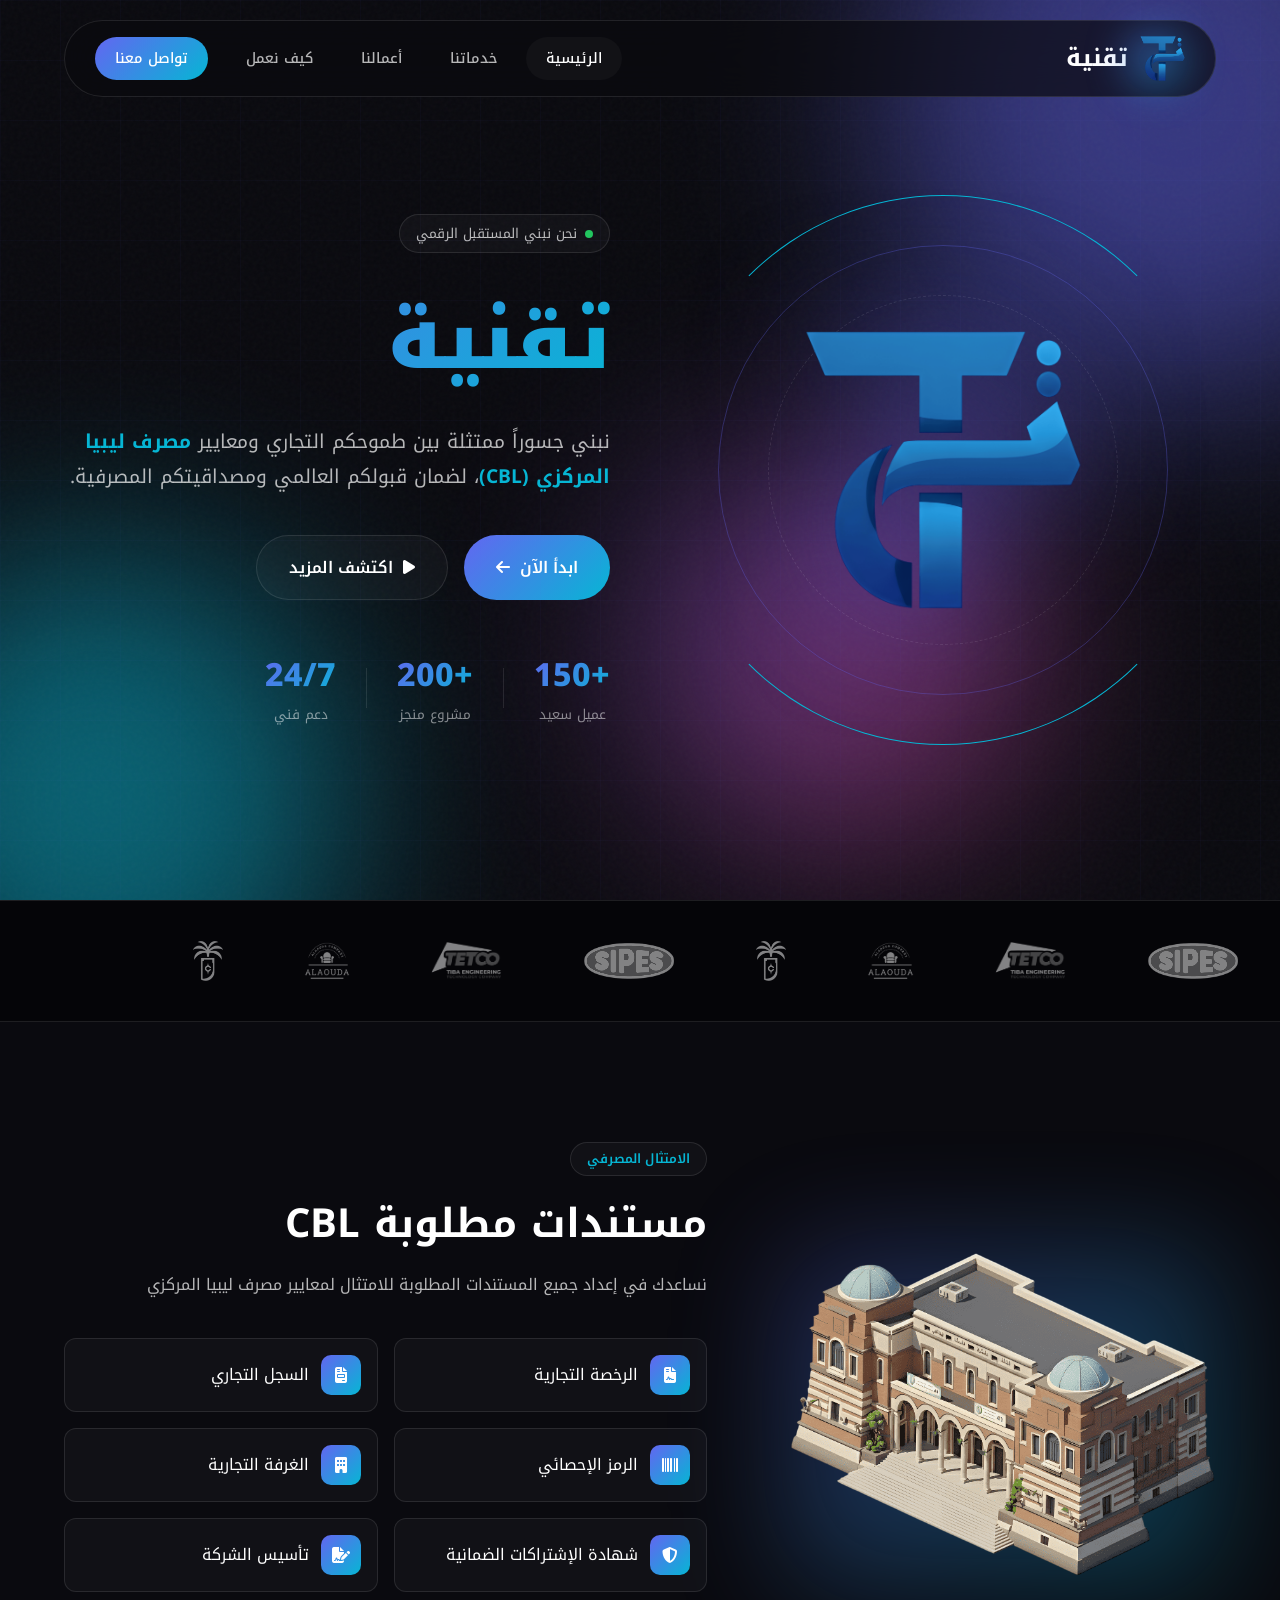
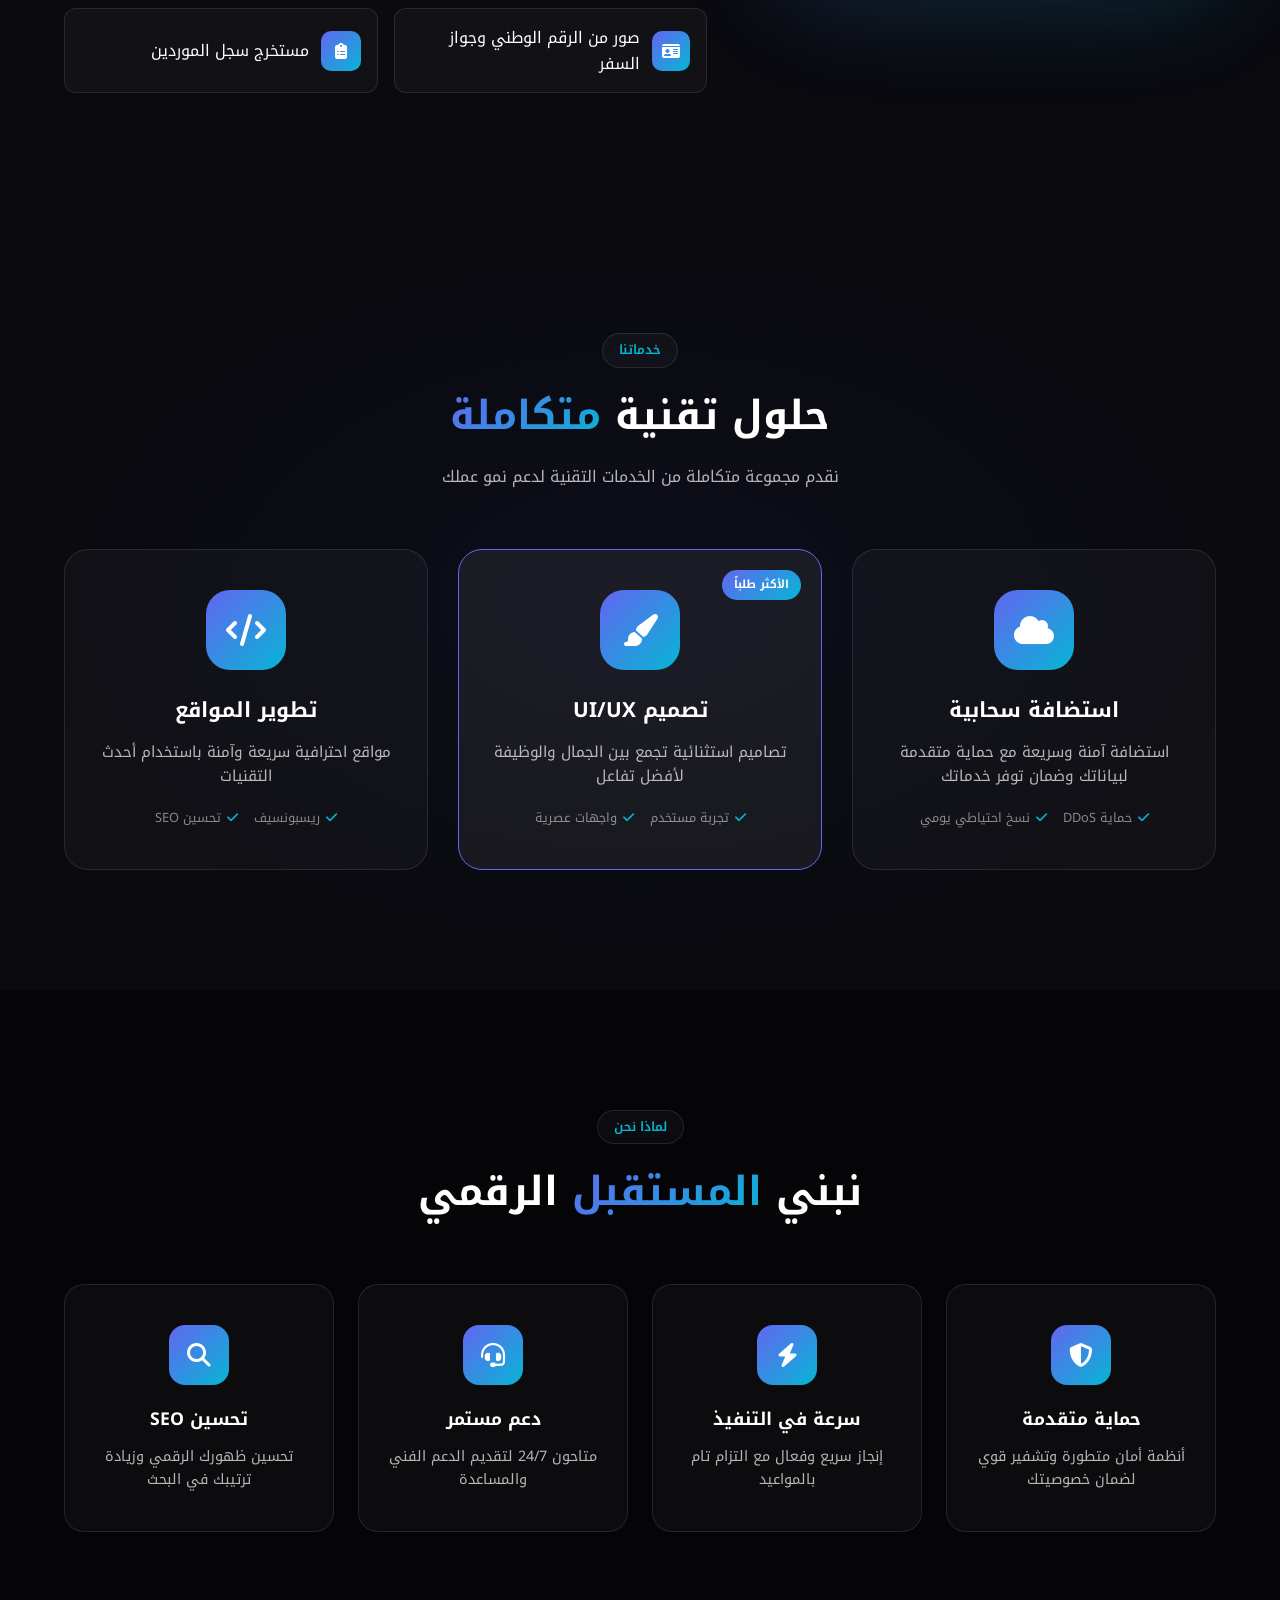
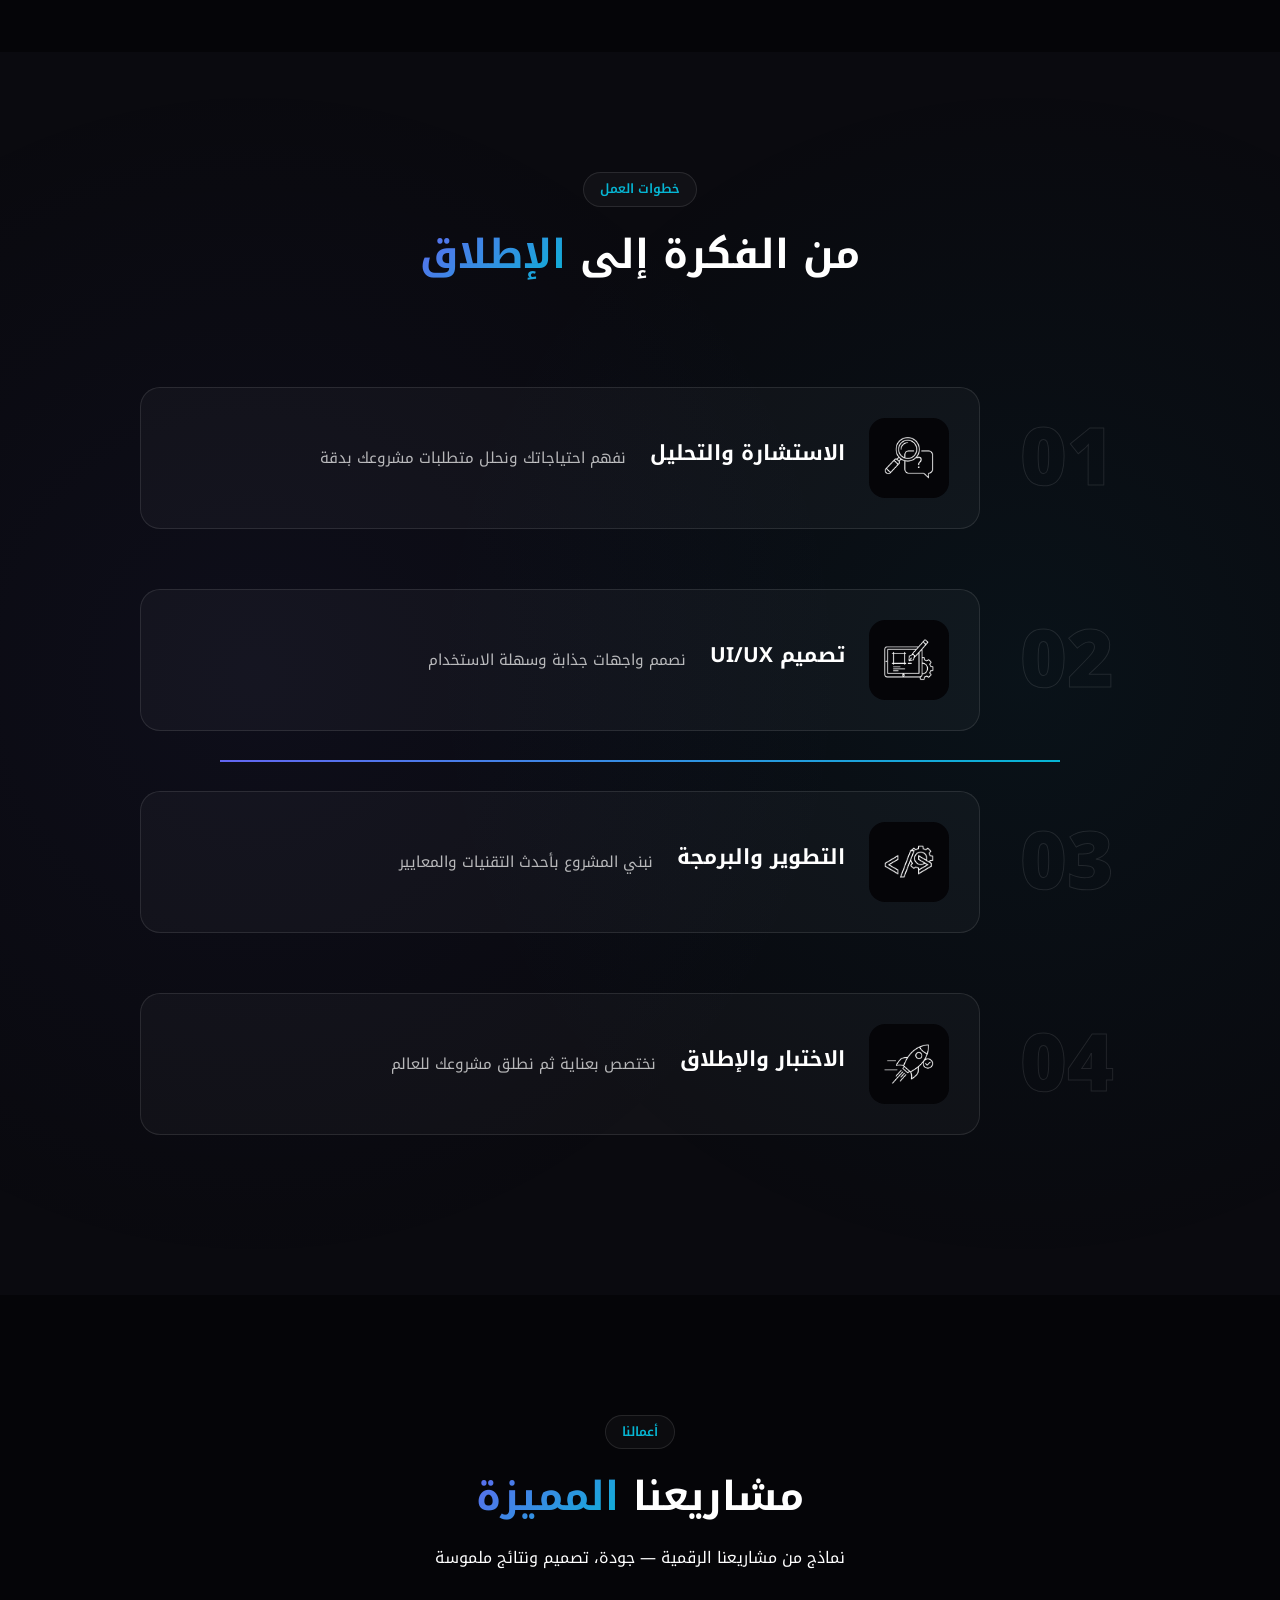
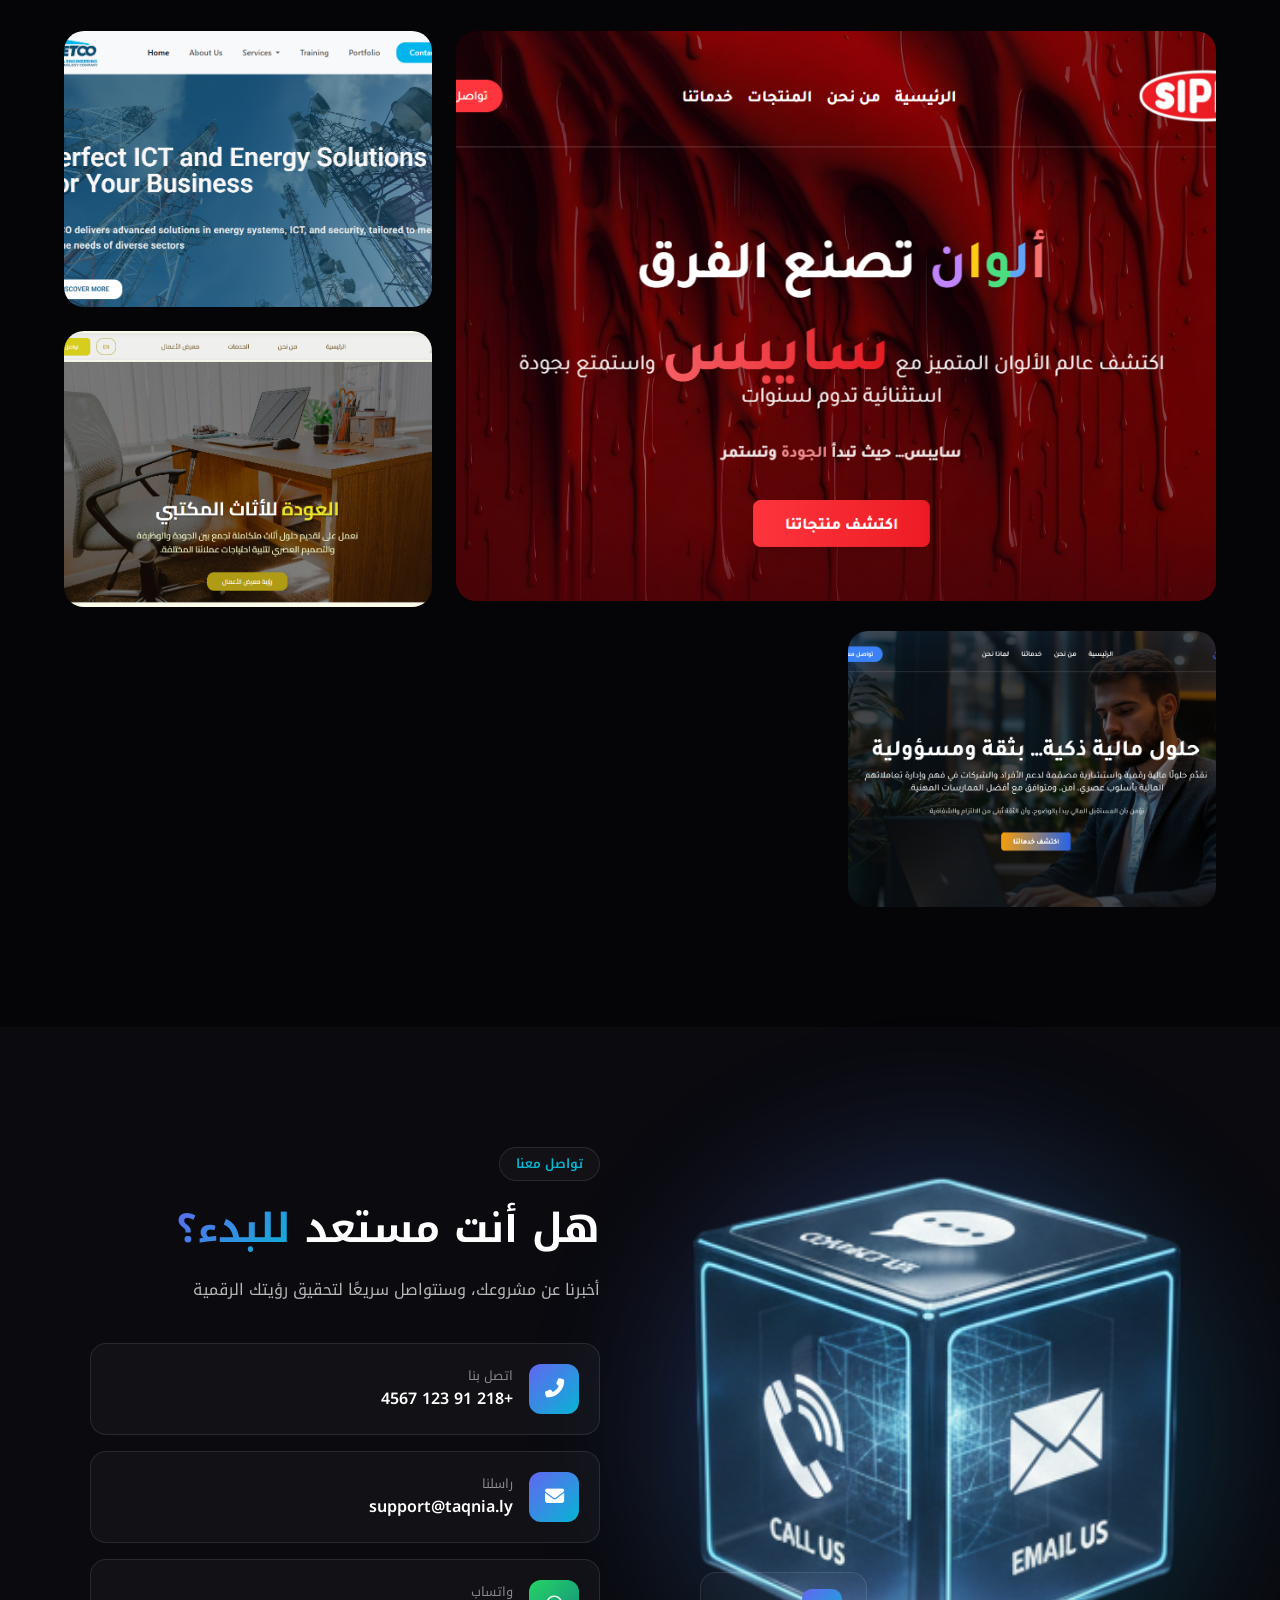
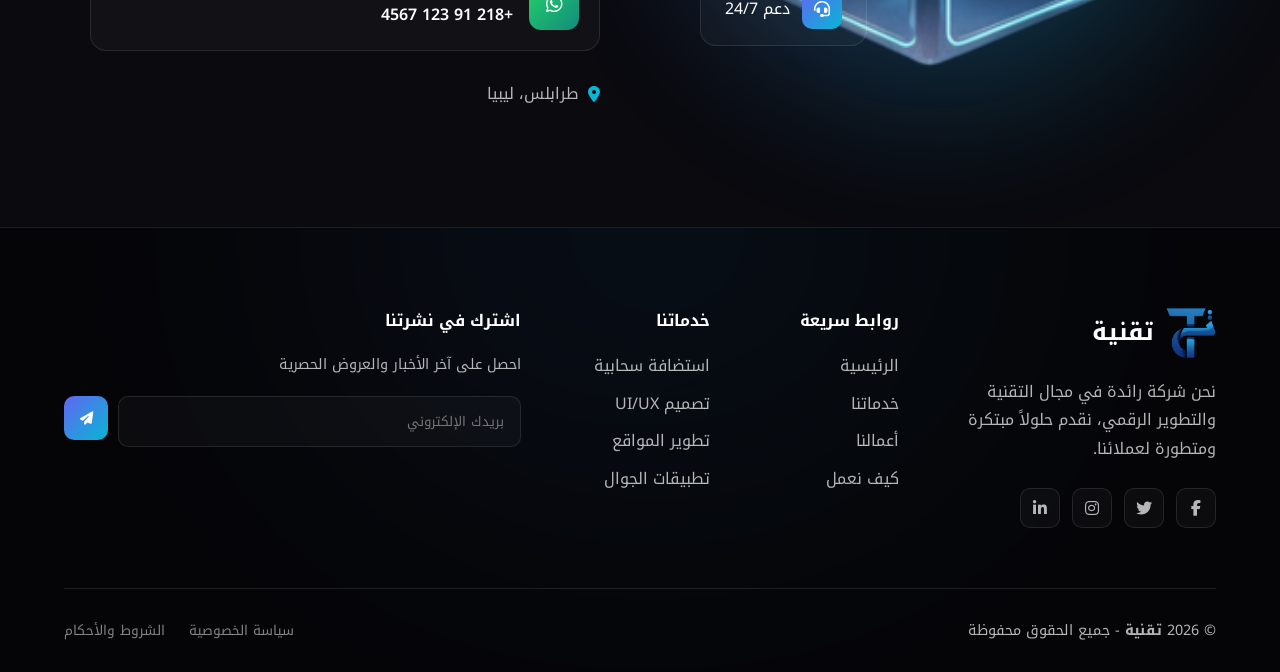
==== 1/index.html @ 796f68b9 "V1" ====
<!DOCTYPE html>
<html lang="ar" dir="rtl">

<head>
    <meta charset="UTF-8">
    <meta name="viewport" content="width=device-width, initial-scale=1.0">
    <title>تقنية - حلول تقنية متكاملة</title>
    <link rel="preconnect" href="https://fonts.googleapis.com">
    <link rel="preconnect" href="https://fonts.gstatic.com" crossorigin>
    <link href="https://fonts.googleapis.com/css2?family=Noto+Kufi+Arabic:wght@400;500;600;700;800;900&display=swap"
        rel="stylesheet">
    <link rel="stylesheet" href="https://cdnjs.cloudflare.com/ajax/libs/font-awesome/6.4.0/css/all.min.css">
    <link rel="stylesheet" href="style.css">
</head>

<body>
    <!-- Animated Background -->
    <div class="ambient-bg">
        <div class="gradient-orb orb-1"></div>
        <div class="gradient-orb orb-2"></div>
        <div class="gradient-orb orb-3"></div>
        <div class="noise-overlay"></div>
    </div>

    <header id="header">
        <div class="header-container">
            <a href="#" class="header-logo">
                <div class="logo-glow"></div>
                <img src="../images/LOGO.png" alt="لوغو تقنية">
                <span class="header-brand-name">تقنية</span>
            </a>

            <nav id="nav">
                <a href="#" class="active">الرئيسية</a>
                <a href="#services">خدماتنا</a>
                <a href="#portfolio">أعمالنا</a>
                <a href="#how-we-work">كيف نعمل</a>
                <a href="#contact" class="header-cta">تواصل معنا</a>
            </nav>

            <button class="mobile-menu-btn" id="mobileMenuBtn" aria-label="القائمة">
                <span></span>
                <span></span>
                <span></span>
            </button>
        </div>
    </header>

    <div class="mobile-overlay" id="mobileOverlay"></div>

    <section class="landing">
        <div class="landing-grid"></div>
        <div class="landing-content">
            <div class="landing-visual">
                <div class="logo-ring ring-1"></div>
                <div class="logo-ring ring-2"></div>
                <div class="logo-ring ring-3"></div>
                <img src="../images/LOGO.png" alt="تقنية" class="main-logo">
            </div>
            <div class="landing-text">
                <div class="badge">
                    <span class="badge-dot"></span>
                    <span>نحن نبني المستقبل الرقمي</span>
                </div>
                <h1 class="glitch-text" data-text="تقنية">تقنية</h1>
                <p class="subtitle">
                    نبني جسوراً ممتثلة بين طموحكم التجاري ومعايير <strong>مصرف ليبيا المركزي (CBL)</strong>،
                    لضمان قبولكم العالمي ومصداقيتكم المصرفية.
                </p>
                <div class="cta-buttons">
                    <button class="btn-primary">
                        <span>ابدأ الآن</span>
                        <i class="fas fa-arrow-left"></i>
                    </button>
                    <button class="btn-secondary">
                        <i class="fas fa-play"></i>
                        <span>اكتشف المزيد</span>
                    </button>
                </div>
                <div class="stats-row">
                    <div class="stat-item">
                        <span class="stat-number">+150</span>
                        <span class="stat-label">عميل سعيد</span>
                    </div>
                    <div class="stat-divider"></div>
                    <div class="stat-item">
                        <span class="stat-number">+200</span>
                        <span class="stat-label">مشروع منجز</span>
                    </div>
                    <div class="stat-divider"></div>
                    <div class="stat-item">
                        <span class="stat-number">24/7</span>
                        <span class="stat-label">دعم فني</span>
                    </div>
                </div>
            </div>
        </div>
    </section>

    <section class="clients-banner">
        <div class="clients-track">
            <div class="clients-logos">
                <img src="../images/cline/sipes-logo.png" alt="Sipes">
                <img src="../images/cline/TETCO-ENGLISH-e1732365158152.png" alt="TETCO">
                <img src="../images/cline/العودة.png" alt="العودة">
                <img src="../images/cline/النخلة.png" alt="النخلة">
                <img src="../images/cline/sipes-logo.png" alt="Sipes">
                <img src="../images/cline/TETCO-ENGLISH-e1732365158152.png" alt="TETCO">
                <img src="../images/cline/العودة.png" alt="العودة">
                <img src="../images/cline/النخلة.png" alt="النخلة">
            </div>
        </div>
    </section>

    <section class="cbl-section" id="cbl">
        <div class="cbl-container">
            <div class="cbl-image-content">
                <div class="cbl-glow"></div>
                <img src="../images/CBL/CBL.png" alt="CBL">
            </div>
            <div class="cbl-text-content">
                <span class="section-badge">الامتثال المصرفي</span>
                <h2 class="cbl-title">مستندات مطلوبة <span class="highlight">CBL</span></h2>
                <p class="cbl-description">
                    نساعدك في إعداد جميع المستندات المطلوبة للامتثال لمعايير مصرف ليبيا المركزي
                </p>
                <ul class="cbl-requirements">
                    <li>
                        <div class="req-icon"><i class="fas fa-file-contract"></i></div>
                        <span>الرخصة التجارية</span>
                    </li>
                    <li>
                        <div class="req-icon"><i class="fas fa-file-invoice"></i></div>
                        <span>السجل التجاري</span>
                    </li>
                    <li>
                        <div class="req-icon"><i class="fas fa-barcode"></i></div>
                        <span>الرمز الإحصائي</span>
                    </li>
                    <li>
                        <div class="req-icon"><i class="fas fa-building"></i></div>
                        <span>الغرفة التجارية</span>
                    </li>
                    <li>
                        <div class="req-icon"><i class="fas fa-shield-alt"></i></div>
                        <span>شهادة الإشتراكات الضمانية</span>
                    </li>
                    <li>
                        <div class="req-icon"><i class="fas fa-file-signature"></i></div>
                        <span>تأسيس الشركة</span>
                    </li>
                    <li>
                        <div class="req-icon"><i class="fas fa-id-card"></i></div>
                        <span>صور من الرقم الوطني وجواز السفر</span>
                    </li>
                    <li>
                        <div class="req-icon"><i class="fas fa-clipboard-list"></i></div>
                        <span>مستخرج سجل الموردين</span>
                    </li>
                </ul>
            </div>
        </div>
    </section>

    <section class="services" id="services">
        <div class="services-bg"></div>
        <div class="services-container">
            <div class="section-header">
                <span class="section-badge">خدماتنا</span>
                <h2 class="services-title">حلول تقنية <span class="gradient-text">متكاملة</span></h2>
                <p class="services-subtitle">نقدم مجموعة متكاملة من الخدمات التقنية لدعم نمو عملك</p>
            </div>

            <div class="services-grid">
                <div class="service-card">
                    <div class="service-glow"></div>
                    <div class="service-icon">
                        <i class="fas fa-cloud"></i>
                    </div>
                    <h3 class="service-title">استضافة سحابية</h3>
                    <p class="service-desc">استضافة آمنة وسريعة مع حماية متقدمة لبياناتك وضمان توفر خدماتك</p>
                    <div class="service-features">
                        <span><i class="fas fa-check"></i> حماية DDoS</span>
                        <span><i class="fas fa-check"></i> نسخ احتياطي يومي</span>
                    </div>
                </div>

                <div class="service-card featured">
                    <div class="service-glow"></div>
                    <div class="featured-badge">الأكثر طلباً</div>
                    <div class="service-icon">
                        <i class="fas fa-paint-brush"></i>
                    </div>
                    <h3 class="service-title">تصميم UI/UX</h3>
                    <p class="service-desc">تصاميم استثنائية تجمع بين الجمال والوظيفة لأفضل تفاعل</p>
                    <div class="service-features">
                        <span><i class="fas fa-check"></i> تجربة مستخدم</span>
                        <span><i class="fas fa-check"></i> واجهات عصرية</span>
                    </div>
                </div>

                <div class="service-card">
                    <div class="service-glow"></div>
                    <div class="service-icon">
                        <i class="fas fa-code"></i>
                    </div>
                    <h3 class="service-title">تطوير المواقع</h3>
                    <p class="service-desc">مواقع احترافية سريعة وآمنة باستخدام أحدث التقنيات</p>
                    <div class="service-features">
                        <span><i class="fas fa-check"></i> ريسبونسيف</span>
                        <span><i class="fas fa-check"></i> تحسين SEO</span>
                    </div>
                </div>
            </div>
        </div>
    </section>

    <section class="why-us">
        <div class="why-us-container">
            <div class="why-us-header">
                <span class="section-badge">لماذا نحن</span>
                <h2 class="why-us-title">نبني <span class="gradient-text">المستقبل</span> الرقمي</h2>
            </div>

            <div class="why-us-grid">
                <div class="why-card">
                    <div class="why-icon">
                        <i class="fas fa-shield-alt"></i>
                    </div>
                    <h3>حماية متقدمة</h3>
                    <p>أنظمة أمان متطورة وتشفير قوي لضمان خصوصيتك</p>
                </div>

                <div class="why-card">
                    <div class="why-icon">
                        <i class="fas fa-bolt"></i>
                    </div>
                    <h3>سرعة في التنفيذ</h3>
                    <p>إنجاز سريع وفعال مع التزام تام بالمواعيد</p>
                </div>

                <div class="why-card">
                    <div class="why-icon">
                        <i class="fas fa-headset"></i>
                    </div>
                    <h3>دعم مستمر</h3>
                    <p>متاحون 24/7 لتقديم الدعم الفني والمساعدة</p>
                </div>

                <div class="why-card">
                    <div class="why-icon">
                        <i class="fas fa-search"></i>
                    </div>
                    <h3>تحسين SEO</h3>
                    <p>تحسين ظهورك الرقمي وزيادة ترتيبك في البحث</p>
                </div>
            </div>
        </div>
    </section>

    <section class="how-we-work" id="how-we-work">
        <div class="how-bg"></div>
        <div class="how-container">
            <div class="section-header">
                <span class="section-badge">خطوات العمل</span>
                <h2 class="how-title">من الفكرة إلى <span class="gradient-text">الإطلاق</span></h2>
            </div>

            <div class="steps-timeline">
                <div class="timeline-line"></div>

                <div class="step-item">
                    <div class="step-number">01</div>
                    <div class="step-content">
                        <div class="step-icon">
                            <img src="../images/HowWeWork/Consultation & Analysis.png" alt="استشارة">
                        </div>
                        <h3>الاستشارة والتحليل</h3>
                        <p>نفهم احتياجاتك ونحلل متطلبات مشروعك بدقة</p>
                    </div>
                </div>

                <div class="step-item">
                    <div class="step-number">02</div>
                    <div class="step-content">
                        <div class="step-icon">
                            <img src="../images/HowWeWork/Planning & UIUX Design.png" alt="تصميم">
                        </div>
                        <h3>تصميم UI/UX</h3>
                        <p>نصمم واجهات جذابة وسهلة الاستخدام</p>
                    </div>
                </div>

                <div class="step-item">
                    <div class="step-number">03</div>
                    <div class="step-content">
                        <div class="step-icon">
                            <img src="../images/HowWeWork/Development & Coding.png" alt="تطوير">
                        </div>
                        <h3>التطوير والبرمجة</h3>
                        <p>نبني المشروع بأحدث التقنيات والمعايير</p>
                    </div>
                </div>

                <div class="step-item">
                    <div class="step-number">04</div>
                    <div class="step-content">
                        <div class="step-icon">
                            <img src="../images/HowWeWork/Testing & Launch.png" alt="إطلاق">
                        </div>
                        <h3>الاختبار والإطلاق</h3>
                        <p>نختصص بعناية ثم نطلق مشروعك للعالم</p>
                    </div>
                </div>
            </div>
        </div>
    </section>

    <section class="portfolio" id="portfolio">
        <div class="portfolio-container">
            <div class="section-header">
                <span class="section-badge">أعمالنا</span>
                <h2 class="portfolio-title">مشاريعنا <span class="gradient-text">المميزة</span></h2>
                <p class="portfolio-subtitle">نماذج من مشاريعنا الرقمية — جودة، تصميم ونتائج ملموسة</p>
            </div>

            <div class="portfolio-grid">
                <a href="https://sipes.ly/" target="_blank" class="portfolio-item large">
                    <div class="portfolio-image">
                        <img src="../images/portfolio/sipes.ly.png" alt="Sipes">
                        <div class="portfolio-overlay">
                            <span class="portfolio-category">تطوير ويب</span>
                            <h3>Sipes</h3>
                            <i class="fas fa-external-link-alt"></i>
                        </div>
                    </div>
                </a>

                <a href="https://tetco.ly/" target="_blank" class="portfolio-item">
                    <div class="portfolio-image">
                        <img src="../images/portfolio/tetco.ly_.png" alt="TETCO">
                        <div class="portfolio-overlay">
                            <span class="portfolio-category">تطوير ويب</span>
                            <h3>TETCO</h3>
                            <i class="fas fa-external-link-alt"></i>
                        </div>
                    </div>
                </a>

                <a href="https://ofifice-alalem.github.io/alaouda-deploy/" target="_blank" class="portfolio-item">
                    <div class="portfolio-image">
                        <img src="../images/portfolio/العودة.png" alt="العودة">
                        <div class="portfolio-overlay">
                            <span class="portfolio-category">UI/UX</span>
                            <h3>العودة</h3>
                            <i class="fas fa-external-link-alt"></i>
                        </div>
                    </div>
                </a>

                <a href="https://ofifice-alalem.github.io/Yaseen-v2/" target="_blank" class="portfolio-item">
                    <div class="portfolio-image">
                        <img src="../images/portfolio/النخلة.png" alt="ياسين">
                        <div class="portfolio-overlay">
                            <span class="portfolio-category">تطوير ويب</span>
                            <h3>ياسين</h3>
                            <i class="fas fa-external-link-alt"></i>
                        </div>
                    </div>
                </a>
            </div>
        </div>
    </section>

    <section class="contact" id="contact">
        <div class="contact-container">
            <div class="contact-visual">
                <div class="contact-glow"></div>
                <img src="../images/contact/contact.png" alt="تواصل معنا">
                <div class="floating-card">
                    <i class="fas fa-headset"></i>
                    <span>دعم 24/7</span>
                </div>
            </div>
            <div class="contact-content">
                <span class="section-badge">تواصل معنا</span>
                <h2 class="contact-title">هل أنت مستعد <span class="gradient-text">للبدء؟</span></h2>
                <p class="contact-desc">أخبرنا عن مشروعك، وسنتواصل سريعًا لتحقيق رؤيتك الرقمية</p>

                <div class="contact-methods">
                    <a href="tel:+218911234567" class="contact-method">
                        <div class="method-icon">
                            <i class="fas fa-phone-alt"></i>
                        </div>
                        <div class="method-info">
                            <span class="method-label">اتصل بنا</span>
                            <span class="method-value">+218 91 123 4567</span>
                        </div>
                    </a>

                    <a href="mailto:support@taqnia.ly" class="contact-method">
                        <div class="method-icon">
                            <i class="fas fa-envelope"></i>
                        </div>
                        <div class="method-info">
                            <span class="method-label">راسلنا</span>
                            <span class="method-value">support@taqnia.ly</span>
                        </div>
                    </a>

                    <a href="https://wa.me/218911234567" target="_blank" class="contact-method">
                        <div class="method-icon whatsapp">
                            <i class="fab fa-whatsapp"></i>
                        </div>
                        <div class="method-info">
                            <span class="method-label">واتساب</span>
                            <span class="method-value">+218 91 123 4567</span>
                        </div>
                    </a>
                </div>

                <div class="contact-location">
                    <i class="fas fa-map-marker-alt"></i>
                    <span>طرابلس، ليبيا</span>
                </div>
            </div>
        </div>
    </section>

    <footer class="footer">
        <div class="footer-bg">
            <div class="footer-glow"></div>
        </div>
        <div class="footer-container">
            <div class="footer-top">
                <div class="footer-brand">
                    <div class="footer-logo">
                        <img src="../images/LOGO.png" alt="تقنية">
                        <span>تقنية</span>
                    </div>
                    <p>نحن شركة رائدة في مجال التقنية والتطوير الرقمي، نقدم حلولاً مبتكرة ومتطورة لعملائنا.</p>
                    <div class="footer-social">
                        <a href="#"><i class="fab fa-facebook-f"></i></a>
                        <a href="#"><i class="fab fa-twitter"></i></a>
                        <a href="#"><i class="fab fa-instagram"></i></a>
                        <a href="#"><i class="fab fa-linkedin-in"></i></a>
                    </div>
                </div>

                <div class="footer-links">
                    <h4>روابط سريعة</h4>
                    <ul>
                        <li><a href="#">الرئيسية</a></li>
                        <li><a href="#services">خدماتنا</a></li>
                        <li><a href="#portfolio">أعمالنا</a></li>
                        <li><a href="#how-we-work">كيف نعمل</a></li>
                    </ul>
                </div>

                <div class="footer-links">
                    <h4>خدماتنا</h4>
                    <ul>
                        <li><a href="#">استضافة سحابية</a></li>
                        <li><a href="#">تصميم UI/UX</a></li>
                        <li><a href="#">تطوير المواقع</a></li>
                        <li><a href="#">تطبيقات الجوال</a></li>
                    </ul>
                </div>

                <div class="footer-newsletter">
                    <h4>اشترك في نشرتنا</h4>
                    <p>احصل على آخر الأخبار والعروض الحصرية</p>
                    <form class="newsletter-form">
                        <input type="email" placeholder="بريدك الإلكتروني" required>
                        <button type="submit"><i class="fas fa-paper-plane"></i></button>
                    </form>
                </div>
            </div>

            <div class="footer-bottom">
                <p>© 2026 <strong>تقنية</strong> - جميع الحقوق محفوظة</p>
                <div class="footer-legal">
                    <a href="#">سياسة الخصوصية</a>
                    <a href="#">الشروط والأحكام</a>
                </div>
            </div>
        </div>
    </footer>

    <script>
        // Mobile Menu Toggle
        const mobileMenuBtn = document.getElementById('mobileMenuBtn');
        const nav = document.getElementById('nav');
        const mobileOverlay = document.getElementById('mobileOverlay');

        mobileMenuBtn.addEventListener('click', () => {
            mobileMenuBtn.classList.toggle('active');
            nav.classList.toggle('active');
            mobileOverlay.classList.toggle('active');
            document.body.style.overflow = nav.classList.contains('active') ? 'hidden' : '';
        });

        mobileOverlay.addEventListener('click', () => {
            mobileMenuBtn.classList.remove('active');
            nav.classList.remove('active');
            mobileOverlay.classList.remove('active');
            document.body.style.overflow = '';
        });

        // Header scroll effect
        const header = document.getElementById('header');
        window.addEventListener('scroll', () => {
            if (window.scrollY > 50) {
                header.classList.add('scrolled');
            } else {
                header.classList.remove('scrolled');
            }
        });

        // Smooth scroll for anchor links
        document.querySelectorAll('a[href^="#"]').forEach(anchor => {
            anchor.addEventListener('click', function (e) {
                e.preventDefault();
                const target = document.querySelector(this.getAttribute('href'));
                if (target) {
                    target.scrollIntoView({
                        behavior: 'smooth',
                        block: 'start'
                    });
                    // Close mobile menu if open
                    mobileMenuBtn.classList.remove('active');
                    nav.classList.remove('active');
                    mobileOverlay.classList.remove('active');
                    document.body.style.overflow = '';
                }
            });
        });

        // Intersection Observer for animations
        const observerOptions = {
            threshold: 0.1,
            rootMargin: '0px 0px -50px 0px'
        };

        const observer = new IntersectionObserver((entries) => {
            entries.forEach(entry => {
                if (entry.isIntersecting) {
                    entry.target.classList.add('animate-in');
                }
            });
        }, observerOptions);

        document.querySelectorAll('.service-card, .why-card, .step-item, .portfolio-item').forEach(el => {
            observer.observe(el);
        });
    </script>
</body>

</html>
---- 1/style.css ----
:root {
    --primary: #6366f1;
    --primary-dark: #4f46e5;
    --primary-light: #818cf8;
    --accent: #06b6d4;
    --accent-glow: rgba(6, 182, 212, 0.4);
    --bg-dark: #0a0a0f;
    --bg-darker: #050508;
    --bg-card: rgba(255, 255, 255, 0.03);
    --bg-card-hover: rgba(255, 255, 255, 0.06);
    --text-primary: #ffffff;
    --text-secondary: rgba(255, 255, 255, 0.7);
    --text-muted: rgba(255, 255, 255, 0.5);
    --border: rgba(255, 255, 255, 0.1);
    --border-light: rgba(255, 255, 255, 0.05);
    --gradient-primary: linear-gradient(135deg, #6366f1 0%, #06b6d4 100%);
    --gradient-glow: linear-gradient(135deg, rgba(99, 102, 241, 0.4) 0%, rgba(6, 182, 212, 0.4) 100%);
    --shadow-glow: 0 0 40px rgba(99, 102, 241, 0.3);
    --transition: all 0.3s cubic-bezier(0.4, 0, 0.2, 1);
}

* {
    margin: 0;
    padding: 0;
    box-sizing: border-box;
}

html {
    scroll-behavior: smooth;
}

body {
    font-family: 'Noto Kufi Arabic', sans-serif;
    background: var(--bg-dark);
    color: var(--text-primary);
    overflow-x: hidden;
    line-height: 1.6;
}

/* Ambient Background */
.ambient-bg {
    position: fixed;
    top: 0;
    left: 0;
    width: 100%;
    height: 100%;
    pointer-events: none;
    z-index: -1;
    overflow: hidden;
}

.gradient-orb {
    position: absolute;
    border-radius: 50%;
    filter: blur(100px);
    opacity: 0.5;
}

.orb-1 {
    width: 600px;
    height: 600px;
    background: var(--primary);
    top: -200px;
    right: -200px;
    animation: float 20s ease-in-out infinite;
}

.orb-2 {
    width: 500px;
    height: 500px;
    background: var(--accent);
    bottom: -150px;
    left: -150px;
    animation: float 25s ease-in-out infinite reverse;
}

.orb-3 {
    width: 400px;
    height: 400px;
    background: linear-gradient(135deg, #8b5cf6, #ec4899);
    top: 50%;
    left: 50%;
    animation: float 30s ease-in-out infinite;
}

.noise-overlay {
    position: absolute;
    top: 0;
    left: 0;
    width: 100%;
    height: 100%;
    background-image: url("data:image/svg+xml,%3Csvg viewBox='0 0 256 256' xmlns='http://www.w3.org/2000/svg'%3E%3Cfilter id='noise'%3E%3CfeTurbulence type='fractalNoise' baseFrequency='0.9' numOctaves='4' stitchTiles='stitch'/%3E%3C/filter%3E%3Crect width='100%25' height='100%25' filter='url(%23noise)'/%3E%3C/svg%3E");
    opacity: 0.03;
}

@keyframes float {

    0%,
    100% {
        transform: translate(0, 0) scale(1);
    }

    33% {
        transform: translate(30px, -30px) scale(1.1);
    }

    66% {
        transform: translate(-20px, 20px) scale(0.9);
    }
}

/* Header */
header {
    position: fixed;
    top: 20px;
    left: 50%;
    transform: translateX(-50%);
    width: 90%;
    max-width: 1200px;
    z-index: 1000;
    transition: var(--transition);
}

.header-container {
    display: flex;
    justify-content: space-between;
    align-items: center;
    padding: 15px 30px;
    background: rgba(10, 10, 15, 0.7);
    backdrop-filter: blur(20px);
    border: 1px solid var(--border);
    border-radius: 100px;
    transition: var(--transition);
}

header.scrolled .header-container {
    background: rgba(10, 10, 15, 0.95);
    border-color: var(--primary);
    box-shadow: var(--shadow-glow);
}

.header-logo {
    display: flex;
    align-items: center;
    gap: 12px;
    text-decoration: none;
    position: relative;
}

.logo-glow {
    position: absolute;
    width: 60px;
    height: 60px;
    background: var(--gradient-primary);
    border-radius: 50%;
    filter: blur(20px);
    opacity: 0.5;
    animation: pulse 3s ease-in-out infinite;
}

.header-logo img {
    width: 45px;
    height: 45px;
    position: relative;
    z-index: 1;
}

.header-brand-name {
    font-size: 1.5rem;
    font-weight: 700;
    color: var(--text-primary);
}

@keyframes pulse {

    0%,
    100% {
        opacity: 0.3;
        transform: scale(1);
    }

    50% {
        opacity: 0.6;
        transform: scale(1.1);
    }
}

nav {
    display: flex;
    align-items: center;
    gap: 8px;
}

nav a {
    color: var(--text-secondary);
    text-decoration: none;
    padding: 10px 20px;
    border-radius: 50px;
    font-size: 0.9rem;
    font-weight: 500;
    transition: var(--transition);
    position: relative;
}

nav a:hover,
nav a.active {
    color: var(--text-primary);
    background: var(--bg-card);
}

nav a.header-cta {
    background: var(--gradient-primary);
    color: white;
    margin-right: 10px;
}

nav a.header-cta:hover {
    transform: translateY(-2px);
    box-shadow: 0 10px 30px rgba(99, 102, 241, 0.4);
}

.mobile-menu-btn {
    display: none;
    flex-direction: column;
    gap: 5px;
    background: none;
    border: none;
    cursor: pointer;
    padding: 5px;
}

.mobile-menu-btn span {
    width: 25px;
    height: 2px;
    background: var(--text-primary);
    transition: var(--transition);
}

.mobile-overlay {
    display: none;
    position: fixed;
    top: 0;
    left: 0;
    width: 100%;
    height: 100%;
    background: rgba(0, 0, 0, 0.8);
    z-index: 998;
    opacity: 0;
    transition: opacity 0.3s;
}

.mobile-overlay.active {
    display: block;
    opacity: 1;
}

/* Landing Section */
.landing {
    min-height: 100vh;
    display: flex;
    align-items: center;
    justify-content: center;
    padding: 120px 5% 80px;
    position: relative;
    overflow: hidden;
}

.landing-grid {
    position: absolute;
    top: 0;
    left: 0;
    width: 100%;
    height: 100%;
    background-image:
        linear-gradient(rgba(99, 102, 241, 0.03) 1px, transparent 1px),
        linear-gradient(90deg, rgba(99, 102, 241, 0.03) 1px, transparent 1px);
    background-size: 60px 60px;
    pointer-events: none;
}

.landing-content {
    display: grid;
    grid-template-columns: 1fr 1fr;
    gap: 60px;
    align-items: center;
    max-width: 1400px;
    width: 100%;
}

.landing-visual {
    position: relative;
    display: flex;
    justify-content: center;
    align-items: center;
}

.logo-ring {
    position: absolute;
    border: 1px solid var(--border);
    border-radius: 50%;
    animation: rotate 20s linear infinite;
}

.ring-1 {
    width: 350px;
    height: 350px;
    border-style: dashed;
}

.ring-2 {
    width: 450px;
    height: 450px;
    border-color: var(--primary);
    opacity: 0.3;
    animation-duration: 30s;
    animation-direction: reverse;
}

.ring-3 {
    width: 550px;
    height: 550px;
    border: 1px solid transparent;
    border-top-color: var(--accent);
    border-bottom-color: var(--accent);
    animation-duration: 25s;
}

@keyframes rotate {
    from {
        transform: rotate(0deg);
    }

    to {
        transform: rotate(360deg);
    }
}

.main-logo {
    width: 280px;
    height: 280px;
    position: relative;
    z-index: 1;
    filter: drop-shadow(0 0 60px rgba(99, 102, 241, 0.5));
    animation: logoFloat 6s ease-in-out infinite;
}

@keyframes logoFloat {

    0%,
    100% {
        transform: translateY(0);
    }

    50% {
        transform: translateY(-20px);
    }
}

.landing-text {
    text-align: right;
}

.badge {
    display: inline-flex;
    align-items: center;
    gap: 8px;
    padding: 8px 16px;
    background: var(--bg-card);
    border: 1px solid var(--border);
    border-radius: 50px;
    font-size: 0.85rem;
    color: var(--text-secondary);
    margin-bottom: 24px;
}

.badge-dot {
    width: 8px;
    height: 8px;
    background: #22c55e;
    border-radius: 50%;
    animation: blink 2s ease-in-out infinite;
}

@keyframes blink {

    0%,
    100% {
        opacity: 1;
    }

    50% {
        opacity: 0.3;
    }
}

.glitch-text {
    font-size: 5rem;
    font-weight: 900;
    margin-bottom: 20px;
    background: var(--gradient-primary);
    -webkit-background-clip: text;
    -webkit-text-fill-color: transparent;
    background-clip: text;
    position: relative;
}

.subtitle {
    font-size: 1.2rem;
    color: var(--text-secondary);
    margin-bottom: 40px;
    line-height: 1.8;
}

.subtitle strong {
    color: var(--accent);
}

.cta-buttons {
    display: flex;
    gap: 16px;
    margin-bottom: 50px;
}

.btn-primary,
.btn-secondary {
    display: inline-flex;
    align-items: center;
    gap: 10px;
    padding: 16px 32px;
    border-radius: 50px;
    font-family: inherit;
    font-size: 1rem;
    font-weight: 600;
    cursor: pointer;
    transition: var(--transition);
    border: none;
}

.btn-primary {
    background: var(--gradient-primary);
    color: white;
}

.btn-primary:hover {
    transform: translateY(-3px);
    box-shadow: 0 20px 40px rgba(99, 102, 241, 0.4);
}

.btn-secondary {
    background: var(--bg-card);
    color: var(--text-primary);
    border: 1px solid var(--border);
}

.btn-secondary:hover {
    background: var(--bg-card-hover);
    border-color: var(--primary);
}

.stats-row {
    display: flex;
    align-items: center;
    gap: 30px;
}

.stat-item {
    text-align: center;
}

.stat-number {
    display: block;
    font-size: 2rem;
    font-weight: 800;
    background: var(--gradient-primary);
    -webkit-background-clip: text;
    -webkit-text-fill-color: transparent;
    background-clip: text;
}

.stat-label {
    font-size: 0.85rem;
    color: var(--text-muted);
}

.stat-divider {
    width: 1px;
    height: 40px;
    background: var(--border);
}

/* Clients Banner */
.clients-banner {
    padding: 40px 0;
    background: var(--bg-darker);
    border-top: 1px solid var(--border);
    border-bottom: 1px solid var(--border);
    overflow: hidden;
}

.clients-track {
    display: flex;
    animation: scroll 30s linear infinite;
}

.clients-logos {
    display: flex;
    align-items: center;
    gap: 80px;
    padding: 0 40px;
}

.clients-logos img {
    height: 40px;
    opacity: 0.5;
    filter: grayscale(100%) brightness(2);
    transition: var(--transition);
}

.clients-logos img:hover {
    opacity: 1;
    filter: grayscale(0%) brightness(1);
}

@keyframes scroll {
    0% {
        transform: translateX(0);
    }

    100% {
        transform: translateX(-50%);
    }
}

/* Section Badge */
.section-badge {
    display: inline-block;
    padding: 6px 16px;
    background: var(--bg-card);
    border: 1px solid var(--border);
    border-radius: 50px;
    font-size: 0.8rem;
    color: var(--accent);
    font-weight: 600;
    margin-bottom: 16px;
}

.gradient-text {
    background: var(--gradient-primary);
    -webkit-background-clip: text;
    -webkit-text-fill-color: transparent;
    background-clip: text;
}

/* CBL Section */
.cbl-section {
    padding: 120px 5%;
    position: relative;
}

.cbl-container {
    max-width: 1200px;
    margin: 0 auto;
    display: grid;
    grid-template-columns: 1fr 1.5fr;
    gap: 80px;
    align-items: center;
}

.cbl-image-content {
    position: relative;
}

.cbl-glow {
    position: absolute;
    width: 100%;
    height: 100%;
    background: var(--gradient-primary);
    border-radius: 30px;
    filter: blur(60px);
    opacity: 0.3;
}

.cbl-image-content img {
    width: 100%;
    border-radius: 20px;
    position: relative;
    z-index: 1;
}

.cbl-text-content {
    text-align: right;
}

.cbl-title {
    font-size: 2.5rem;
    margin-bottom: 16px;
}

.cbl-description {
    color: var(--text-secondary);
    margin-bottom: 40px;
}

.cbl-requirements {
    display: grid;
    grid-template-columns: repeat(2, 1fr);
    gap: 16px;
    list-style: none;
}

.cbl-requirements li {
    display: flex;
    align-items: center;
    gap: 12px;
    padding: 16px;
    background: var(--bg-card);
    border: 1px solid var(--border);
    border-radius: 12px;
    transition: var(--transition);
}

.cbl-requirements li:hover {
    background: var(--bg-card-hover);
    border-color: var(--primary);
    transform: translateX(-5px);
}

.req-icon {
    width: 40px;
    height: 40px;
    display: flex;
    align-items: center;
    justify-content: center;
    background: var(--gradient-primary);
    border-radius: 10px;
    color: white;
}

/* Services Section */
.services {
    padding: 120px 5%;
    position: relative;
}

.services-bg {
    position: absolute;
    top: 0;
    left: 0;
    width: 100%;
    height: 100%;
    background: radial-gradient(ellipse at center, rgba(99, 102, 241, 0.05) 0%, transparent 70%);
    pointer-events: none;
}

.services-container {
    max-width: 1200px;
    margin: 0 auto;
    position: relative;
}

.section-header {
    text-align: center;
    margin-bottom: 60px;
}

.services-title,
.how-title,
.portfolio-title,
.contact-title,
.why-us-title {
    font-size: 2.5rem;
    margin-bottom: 16px;
}

.services-subtitle {
    color: var(--text-secondary);
}

.services-grid {
    display: grid;
    grid-template-columns: repeat(3, 1fr);
    gap: 30px;
}

.service-card {
    position: relative;
    padding: 40px 30px;
    background: var(--bg-card);
    border: 1px solid var(--border);
    border-radius: 24px;
    text-align: center;
    transition: var(--transition);
    overflow: hidden;
}

.service-card:hover {
    transform: translateY(-10px);
    border-color: var(--primary);
}

.service-card.featured {
    border-color: var(--primary);
    background: var(--bg-card-hover);
}

.service-glow {
    position: absolute;
    top: -50%;
    left: -50%;
    width: 200%;
    height: 200%;
    background: radial-gradient(circle, var(--accent-glow) 0%, transparent 70%);
    opacity: 0;
    transition: var(--transition);
}

.service-card:hover .service-glow {
    opacity: 1;
}

.featured-badge {
    position: absolute;
    top: 20px;
    right: 20px;
    padding: 6px 12px;
    background: var(--gradient-primary);
    border-radius: 50px;
    font-size: 0.7rem;
    font-weight: 700;
}

.service-icon {
    width: 80px;
    height: 80px;
    margin: 0 auto 24px;
    display: flex;
    align-items: center;
    justify-content: center;
    background: var(--gradient-primary);
    border-radius: 24px;
    font-size: 2rem;
    color: white;
    position: relative;
    z-index: 1;
}

.service-title {
    font-size: 1.3rem;
    margin-bottom: 12px;
}

.service-desc {
    color: var(--text-secondary);
    font-size: 0.95rem;
    margin-bottom: 20px;
}

.service-features {
    display: flex;
    justify-content: center;
    gap: 16px;
    flex-wrap: wrap;
}

.service-features span {
    display: flex;
    align-items: center;
    gap: 6px;
    font-size: 0.8rem;
    color: var(--text-muted);
}

.service-features i {
    color: var(--accent);
}

/* Why Us Section */
.why-us {
    padding: 120px 5%;
    background: var(--bg-darker);
}

.why-us-container {
    max-width: 1200px;
    margin: 0 auto;
}

.why-us-header {
    text-align: center;
    margin-bottom: 60px;
}

.why-us-grid {
    display: grid;
    grid-template-columns: repeat(4, 1fr);
    gap: 24px;
}

.why-card {
    padding: 40px 24px;
    background: var(--bg-card);
    border: 1px solid var(--border);
    border-radius: 20px;
    text-align: center;
    transition: var(--transition);
}

.why-card:hover {
    transform: translateY(-5px);
    border-color: var(--accent);
}

.why-icon {
    width: 60px;
    height: 60px;
    margin: 0 auto 20px;
    display: flex;
    align-items: center;
    justify-content: center;
    background: var(--gradient-primary);
    border-radius: 16px;
    font-size: 1.5rem;
    color: white;
}

.why-card h3 {
    font-size: 1.1rem;
    margin-bottom: 12px;
}

.why-card p {
    font-size: 0.9rem;
    color: var(--text-secondary);
}

/* How We Work Section */
.how-we-work {
    padding: 120px 5%;
    position: relative;
}

.how-bg {
    position: absolute;
    top: 0;
    left: 0;
    width: 100%;
    height: 100%;
    background:
        radial-gradient(circle at 20% 50%, rgba(99, 102, 241, 0.05) 0%, transparent 50%),
        radial-gradient(circle at 80% 50%, rgba(6, 182, 212, 0.05) 0%, transparent 50%);
    pointer-events: none;
}

.how-container {
    max-width: 1000px;
    margin: 0 auto;
    position: relative;
}

.steps-timeline {
    position: relative;
    padding: 40px 0;
}

.timeline-line {
    position: absolute;
    top: 50%;
    right: 80px;
    width: calc(100% - 160px);
    height: 2px;
    background: linear-gradient(90deg, var(--primary), var(--accent));
    transform: translateY(-50%);
}

.step-item {
    display: flex;
    align-items: center;
    gap: 40px;
    margin-bottom: 60px;
    position: relative;
}

.step-item:last-child {
    margin-bottom: 0;
}

.step-number {
    font-size: 5rem;
    font-weight: 900;
    color: transparent;
    -webkit-text-stroke: 1px var(--border);
    line-height: 1;
    width: 120px;
    flex-shrink: 0;
    text-align: left;
}

.step-content {
    flex: 1;
    display: flex;
    align-items: center;
    gap: 24px;
    padding: 30px;
    background: var(--bg-card);
    border: 1px solid var(--border);
    border-radius: 20px;
    transition: var(--transition);
}

.step-content:hover {
    border-color: var(--primary);
    transform: translateX(-10px);
}

.step-icon {
    width: 80px;
    height: 80px;
    flex-shrink: 0;
    background: var(--bg-darker);
    border-radius: 16px;
    padding: 15px;
}

.step-icon img {
    width: 100%;
    height: 100%;
    object-fit: contain;
}

.step-content h3 {
    font-size: 1.3rem;
    margin-bottom: 8px;
}

.step-content p {
    color: var(--text-secondary);
    font-size: 0.95rem;
}

/* Portfolio Section */
.portfolio {
    padding: 120px 5%;
    background: var(--bg-darker);
}

.portfolio-container {
    max-width: 1200px;
    margin: 0 auto;
}

.portfolio-grid {
    display: grid;
    grid-template-columns: repeat(3, 1fr);
    gap: 24px;
}

.portfolio-item {
    position: relative;
    border-radius: 20px;
    overflow: hidden;
    aspect-ratio: 4/3;
    text-decoration: none;
}

.portfolio-item.large {
    grid-column: span 2;
    grid-row: span 2;
}

.portfolio-image {
    width: 100%;
    height: 100%;
    position: relative;
}

.portfolio-image img {
    width: 100%;
    height: 100%;
    object-fit: cover;
    transition: transform 0.5s;
}

.portfolio-item:hover .portfolio-image img {
    transform: scale(1.1);
}

.portfolio-overlay {
    position: absolute;
    bottom: 0;
    left: 0;
    right: 0;
    padding: 30px;
    background: linear-gradient(to top, rgba(0, 0, 0, 0.9), transparent);
    transform: translateY(20px);
    opacity: 0;
    transition: var(--transition);
}

.portfolio-item:hover .portfolio-overlay {
    transform: translateY(0);
    opacity: 1;
}

.portfolio-category {
    display: inline-block;
    padding: 4px 12px;
    background: var(--accent);
    border-radius: 50px;
    font-size: 0.75rem;
    margin-bottom: 10px;
}

.portfolio-overlay h3 {
    font-size: 1.5rem;
    margin-bottom: 10px;
}

.portfolio-overlay i {
    position: absolute;
    top: 20px;
    left: 20px;
    width: 40px;
    height: 40px;
    display: flex;
    align-items: center;
    justify-content: center;
    background: white;
    color: var(--bg-dark);
    border-radius: 50%;
}

/* Contact Section */
.contact {
    padding: 120px 5%;
    position: relative;
}

.contact-container {
    max-width: 1100px;
    margin: 0 auto;
    display: grid;
    grid-template-columns: 1fr 1fr;
    gap: 80px;
    align-items: center;
}

.contact-visual {
    position: relative;
}

.contact-glow {
    position: absolute;
    width: 100%;
    height: 100%;
    background: var(--gradient-primary);
    border-radius: 50%;
    filter: blur(80px);
    opacity: 0.3;
}

.contact-visual img {
    width: 100%;
    position: relative;
    z-index: 1;
}

.floating-card {
    position: absolute;
    bottom: 40px;
    left: 20px;
    padding: 16px 24px;
    background: var(--bg-card);
    border: 1px solid var(--border);
    border-radius: 16px;
    display: flex;
    align-items: center;
    gap: 12px;
    z-index: 2;
    animation: float 4s ease-in-out infinite;
}

.floating-card i {
    width: 40px;
    height: 40px;
    display: flex;
    align-items: center;
    justify-content: center;
    background: var(--gradient-primary);
    border-radius: 10px;
    color: white;
}

.contact-content {
    text-align: right;
}

.contact-desc {
    color: var(--text-secondary);
    margin-bottom: 40px;
}

.contact-methods {
    display: flex;
    flex-direction: column;
    gap: 16px;
    margin-bottom: 30px;
}

.contact-method {
    display: flex;
    align-items: center;
    gap: 16px;
    padding: 20px;
    background: var(--bg-card);
    border: 1px solid var(--border);
    border-radius: 16px;
    text-decoration: none;
    color: inherit;
    transition: var(--transition);
}

.contact-method:hover {
    background: var(--bg-card-hover);
    border-color: var(--primary);
    transform: translateX(-5px);
}

.method-icon {
    width: 50px;
    height: 50px;
    display: flex;
    align-items: center;
    justify-content: center;
    background: var(--gradient-primary);
    border-radius: 12px;
    color: white;
    font-size: 1.2rem;
}

.method-icon.whatsapp {
    background: linear-gradient(135deg, #25d366, #128c7e);
}

.method-info {
    display: flex;
    flex-direction: column;
}

.method-label {
    font-size: 0.8rem;
    color: var(--text-muted);
}

.method-value {
    font-weight: 600;
}

.contact-location {
    display: flex;
    align-items: center;
    gap: 10px;
    color: var(--text-secondary);
}

.contact-location i {
    color: var(--accent);
}

/* Footer */
.footer {
    padding: 80px 5% 30px;
    background: var(--bg-darker);
    border-top: 1px solid var(--border);
    position: relative;
}

.footer-bg {
    position: absolute;
    top: 0;
    left: 0;
    width: 100%;
    height: 100%;
    overflow: hidden;
    pointer-events: none;
}

.footer-glow {
    position: absolute;
    top: -200px;
    left: 50%;
    transform: translateX(-50%);
    width: 600px;
    height: 400px;
    background: var(--gradient-primary);
    border-radius: 50%;
    filter: blur(150px);
    opacity: 0.1;
}

.footer-container {
    max-width: 1200px;
    margin: 0 auto;
    position: relative;
}

.footer-top {
    display: grid;
    grid-template-columns: 2fr 1fr 1fr 1.5fr;
    gap: 60px;
    margin-bottom: 60px;
}

.footer-logo {
    display: flex;
    align-items: center;
    gap: 12px;
    margin-bottom: 20px;
}

.footer-logo img {
    width: 50px;
    height: 50px;
}

.footer-logo span {
    font-size: 1.5rem;
    font-weight: 700;
}

.footer-brand p {
    color: var(--text-secondary);
    margin-bottom: 24px;
    line-height: 1.8;
}

.footer-social {
    display: flex;
    gap: 12px;
}

.footer-social a {
    width: 40px;
    height: 40px;
    display: flex;
    align-items: center;
    justify-content: center;
    background: var(--bg-card);
    border: 1px solid var(--border);
    border-radius: 10px;
    color: var(--text-secondary);
    text-decoration: none;
    transition: var(--transition);
}

.footer-social a:hover {
    background: var(--gradient-primary);
    border-color: transparent;
    color: white;
}

.footer-links h4,
.footer-newsletter h4 {
    font-size: 1rem;
    margin-bottom: 20px;
}

.footer-links ul {
    list-style: none;
}

.footer-links li {
    margin-bottom: 12px;
}

.footer-links a {
    color: var(--text-secondary);
    text-decoration: none;
    transition: var(--transition);
}

.footer-links a:hover {
    color: var(--accent);
}

.footer-newsletter p {
    color: var(--text-secondary);
    font-size: 0.9rem;
    margin-bottom: 20px;
}

.newsletter-form {
    display: flex;
    gap: 10px;
}

.newsletter-form input {
    flex: 1;
    padding: 12px 16px;
    background: var(--bg-card);
    border: 1px solid var(--border);
    border-radius: 10px;
    color: var(--text-primary);
    font-family: inherit;
    outline: none;
    transition: var(--transition);
}

.newsletter-form input:focus {
    border-color: var(--primary);
}

.newsletter-form button {
    width: 44px;
    height: 44px;
    display: flex;
    align-items: center;
    justify-content: center;
    background: var(--gradient-primary);
    border: none;
    border-radius: 10px;
    color: white;
    cursor: pointer;
    transition: var(--transition);
}

.newsletter-form button:hover {
    transform: scale(1.05);
}

.footer-bottom {
    display: flex;
    justify-content: space-between;
    align-items: center;
    padding-top: 30px;
    border-top: 1px solid var(--border);
}

.footer-bottom p {
    color: var(--text-secondary);
    font-size: 0.9rem;
}

.footer-legal {
    display: flex;
    gap: 24px;
}

.footer-legal a {
    color: var(--text-muted);
    text-decoration: none;
    font-size: 0.85rem;
    transition: var(--transition);
}

.footer-legal a:hover {
    color: var(--accent);
}

/* Animations */
@keyframes fadeInUp {
    from {
        opacity: 0;
        transform: translateY(30px);
    }

    to {
        opacity: 1;
        transform: translateY(0);
    }
}

.animate-in {
    animation: fadeInUp 0.6s ease-out forwards;
}

/* Scrollbar */
::-webkit-scrollbar {
    width: 8px;
}

::-webkit-scrollbar-track {
    background: var(--bg-darker);
}

::-webkit-scrollbar-thumb {
    background: var(--primary);
    border-radius: 4px;
}

::-webkit-scrollbar-thumb:hover {
    background: var(--primary-light);
}

/* Selection */
::selection {
    background: var(--primary);
    color: white;
}

/* Responsive */
@media (max-width: 1024px) {
    .landing-content {
        grid-template-columns: 1fr;
        text-align: center;
    }

    .landing-text {
        text-align: center;
    }

    .cta-buttons {
        justify-content: center;
    }

    .stats-row {
        justify-content: center;
    }

    .cbl-container {
        grid-template-columns: 1fr;
    }

    .cbl-text-content {
        text-align: center;
    }

    .cbl-requirements {
        max-width: 600px;
        margin: 0 auto;
    }

    .services-grid {
        grid-template-columns: repeat(2, 1fr);
    }

    .why-us-grid {
        grid-template-columns: repeat(2, 1fr);
    }

    .portfolio-grid {
        grid-template-columns: repeat(2, 1fr);
    }

    .portfolio-item.large {
        grid-column: span 1;
        grid-row: span 1;
    }

    .contact-container {
        grid-template-columns: 1fr;
    }

    .contact-content {
        text-align: center;
    }

    .contact-methods {
        max-width: 400px;
        margin: 0 auto 30px;
    }

    .footer-top {
        grid-template-columns: repeat(2, 1fr);
    }

    .timeline-line {
        display: none;
    }

    .step-item {
        flex-direction: column;
        text-align: center;
    }

    .step-number {
        text-align: center;
    }

    .step-content {
        flex-direction: column;
    }
}

@media (max-width: 768px) {
    .mobile-menu-btn {
        display: flex;
    }

    nav {
        position: fixed;
        top: 0;
        right: -100%;
        width: 80%;
        max-width: 300px;
        height: 100vh;
        background: var(--bg-dark);
        flex-direction: column;
        padding: 100px 30px 30px;
        transition: right 0.3s ease;
        z-index: 999;
        border-left: 1px solid var(--border);
    }

    nav.active {
        right: 0;
    }

    nav a {
        width: 100%;
        text-align: center;
    }

    .glitch-text {
        font-size: 3rem;
    }

    .subtitle {
        font-size: 1rem;
    }

    .cta-buttons {
        flex-direction: column;
    }

    .stats-row {
        flex-wrap: wrap;
        gap: 20px;
    }

    .stat-divider {
        display: none;
    }

    .services-grid,
    .why-us-grid {
        grid-template-columns: 1fr;
    }

    .cbl-requirements {
        grid-template-columns: 1fr;
    }

    .portfolio-grid {
        grid-template-columns: 1fr;
    }

    .footer-top {
        grid-template-columns: 1fr;
        gap: 40px;
    }

    .footer-bottom {
        flex-direction: column;
        gap: 20px;
        text-align: center;
    }

    .main-logo {
        width: 200px;
        height: 200px;
    }

    .ring-1 {
        width: 250px;
        height: 250px;
    }

    .ring-2 {
        width: 320px;
        height: 320px;
    }

    .ring-3 {
        width: 400px;
        height: 400px;
    }
}

@media (max-width: 480px) {
    .header-brand-name {
        display: none;
    }

    .glitch-text {
        font-size: 2.5rem;
    }

    .services-title,
    .how-title,
    .portfolio-title,
    .contact-title,
    .why-us-title,
    .cbl-title {
        font-size: 1.8rem;
    }

    .floating-card {
        display: none;
    }
}
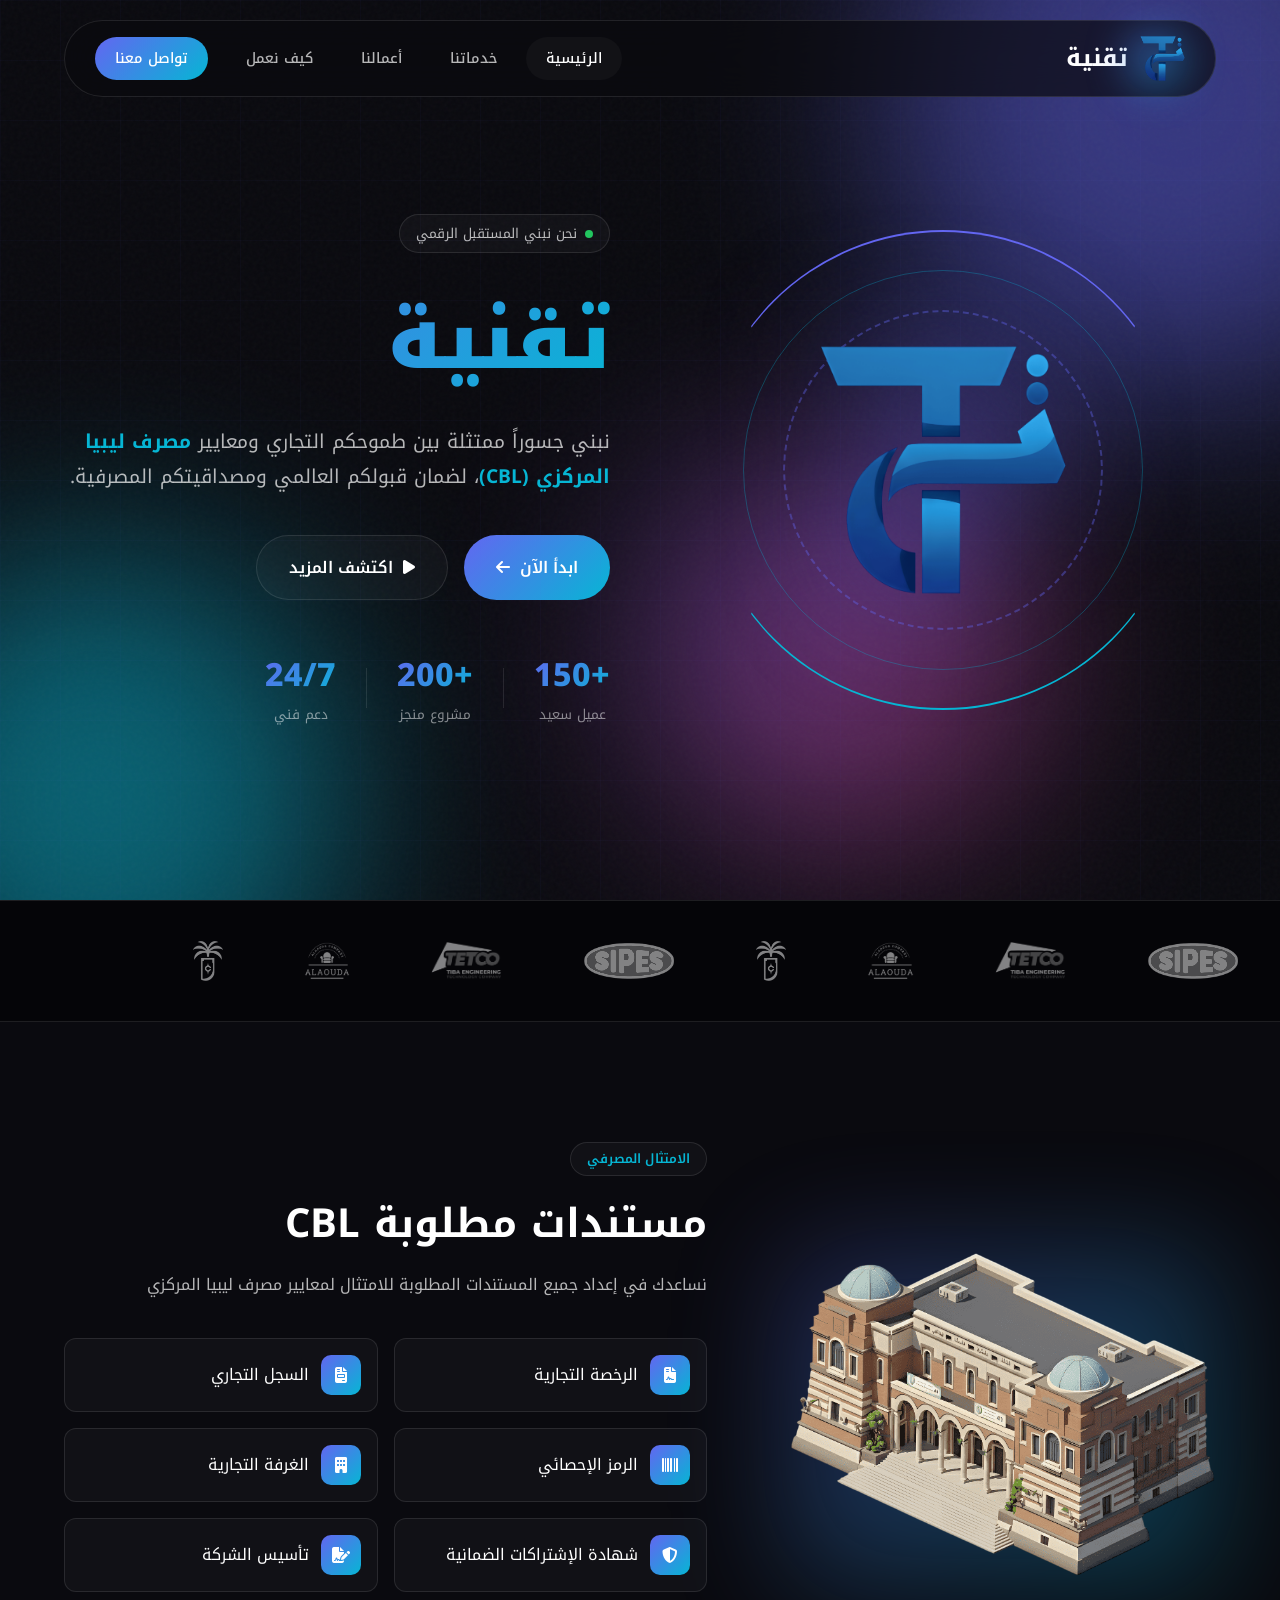
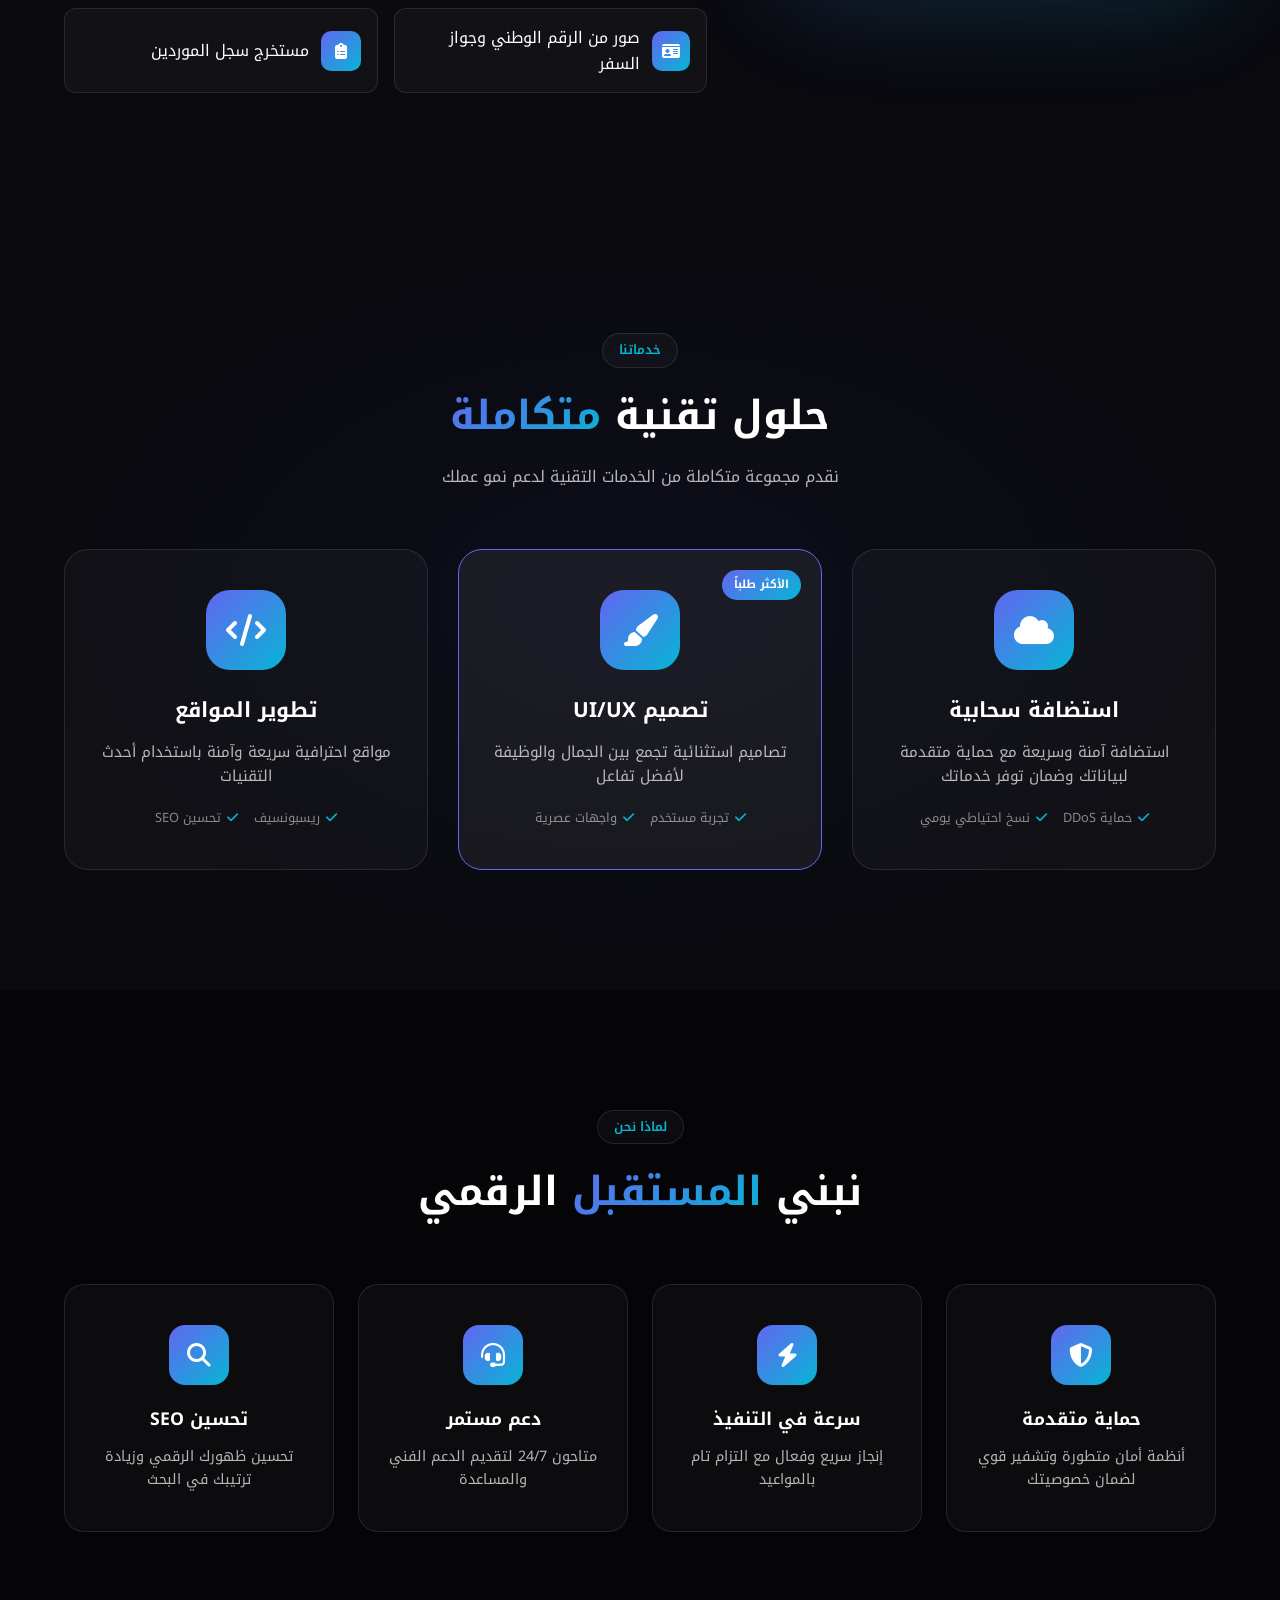
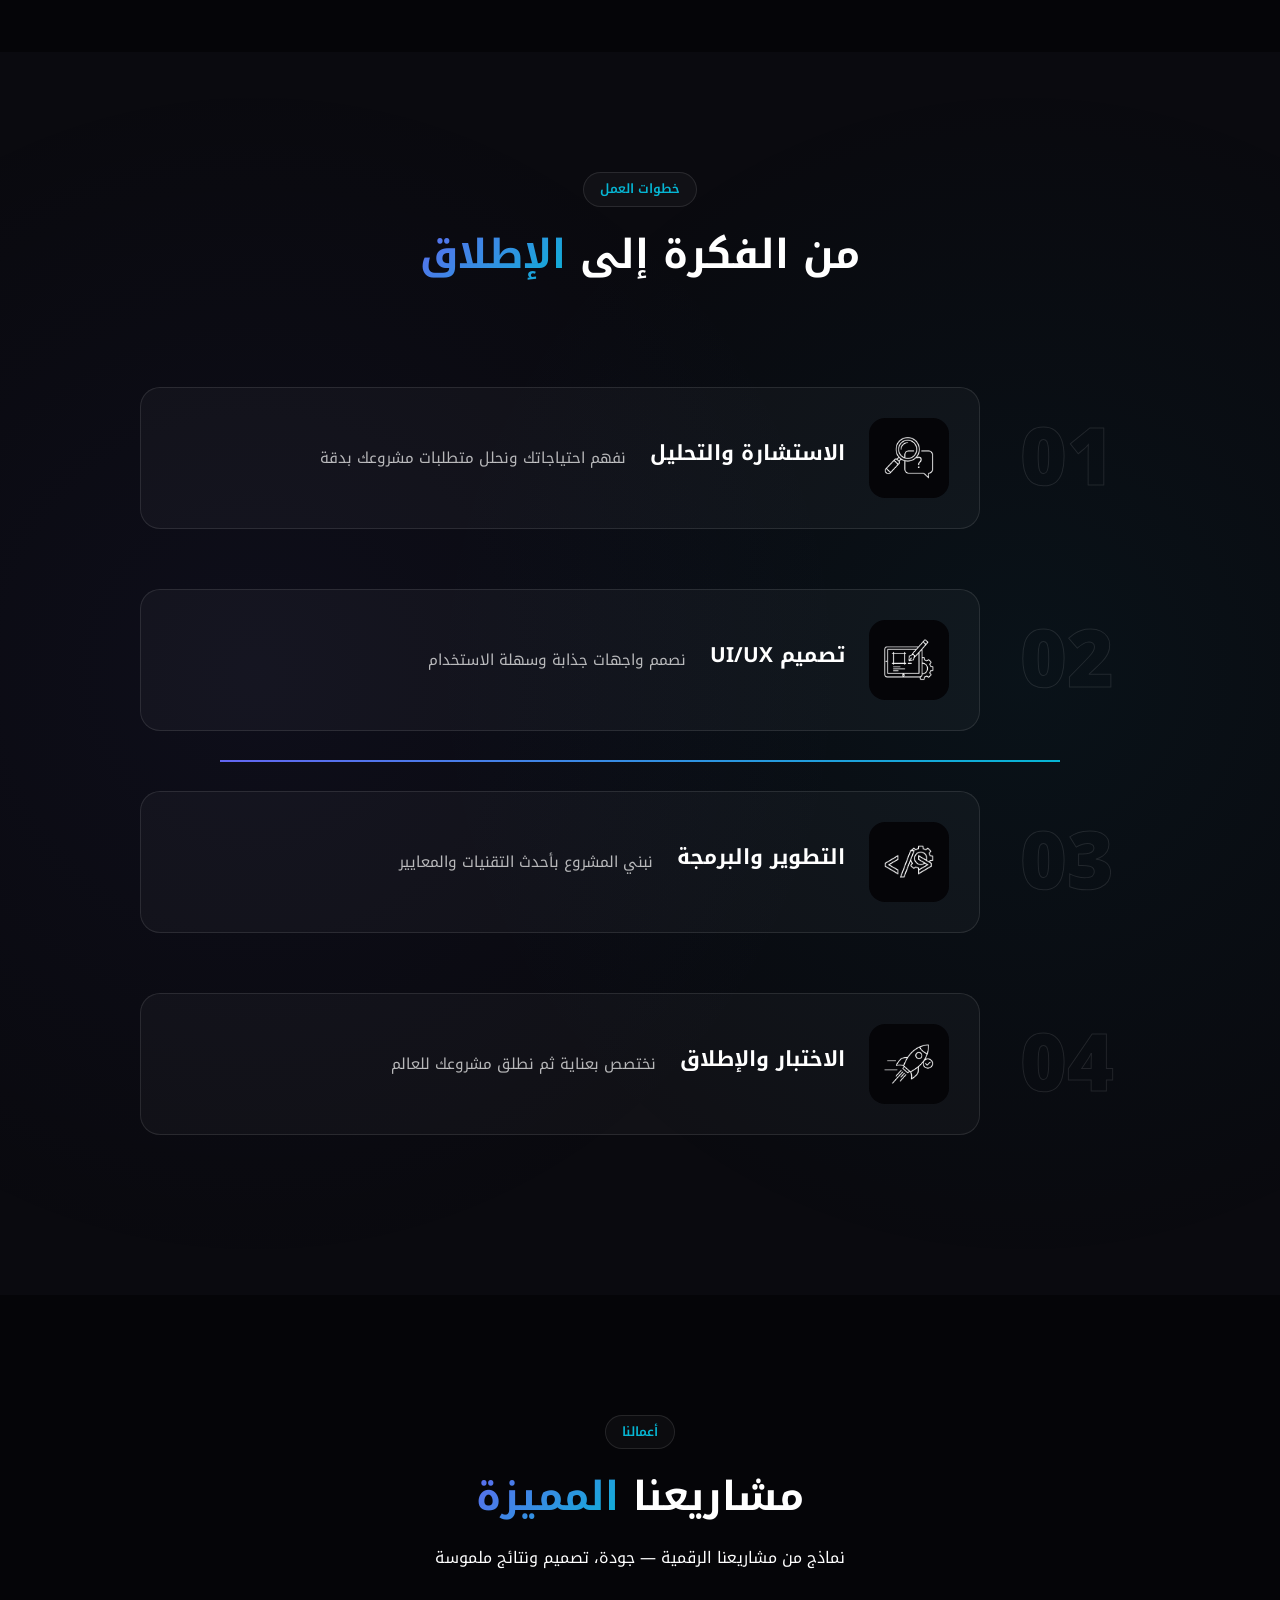
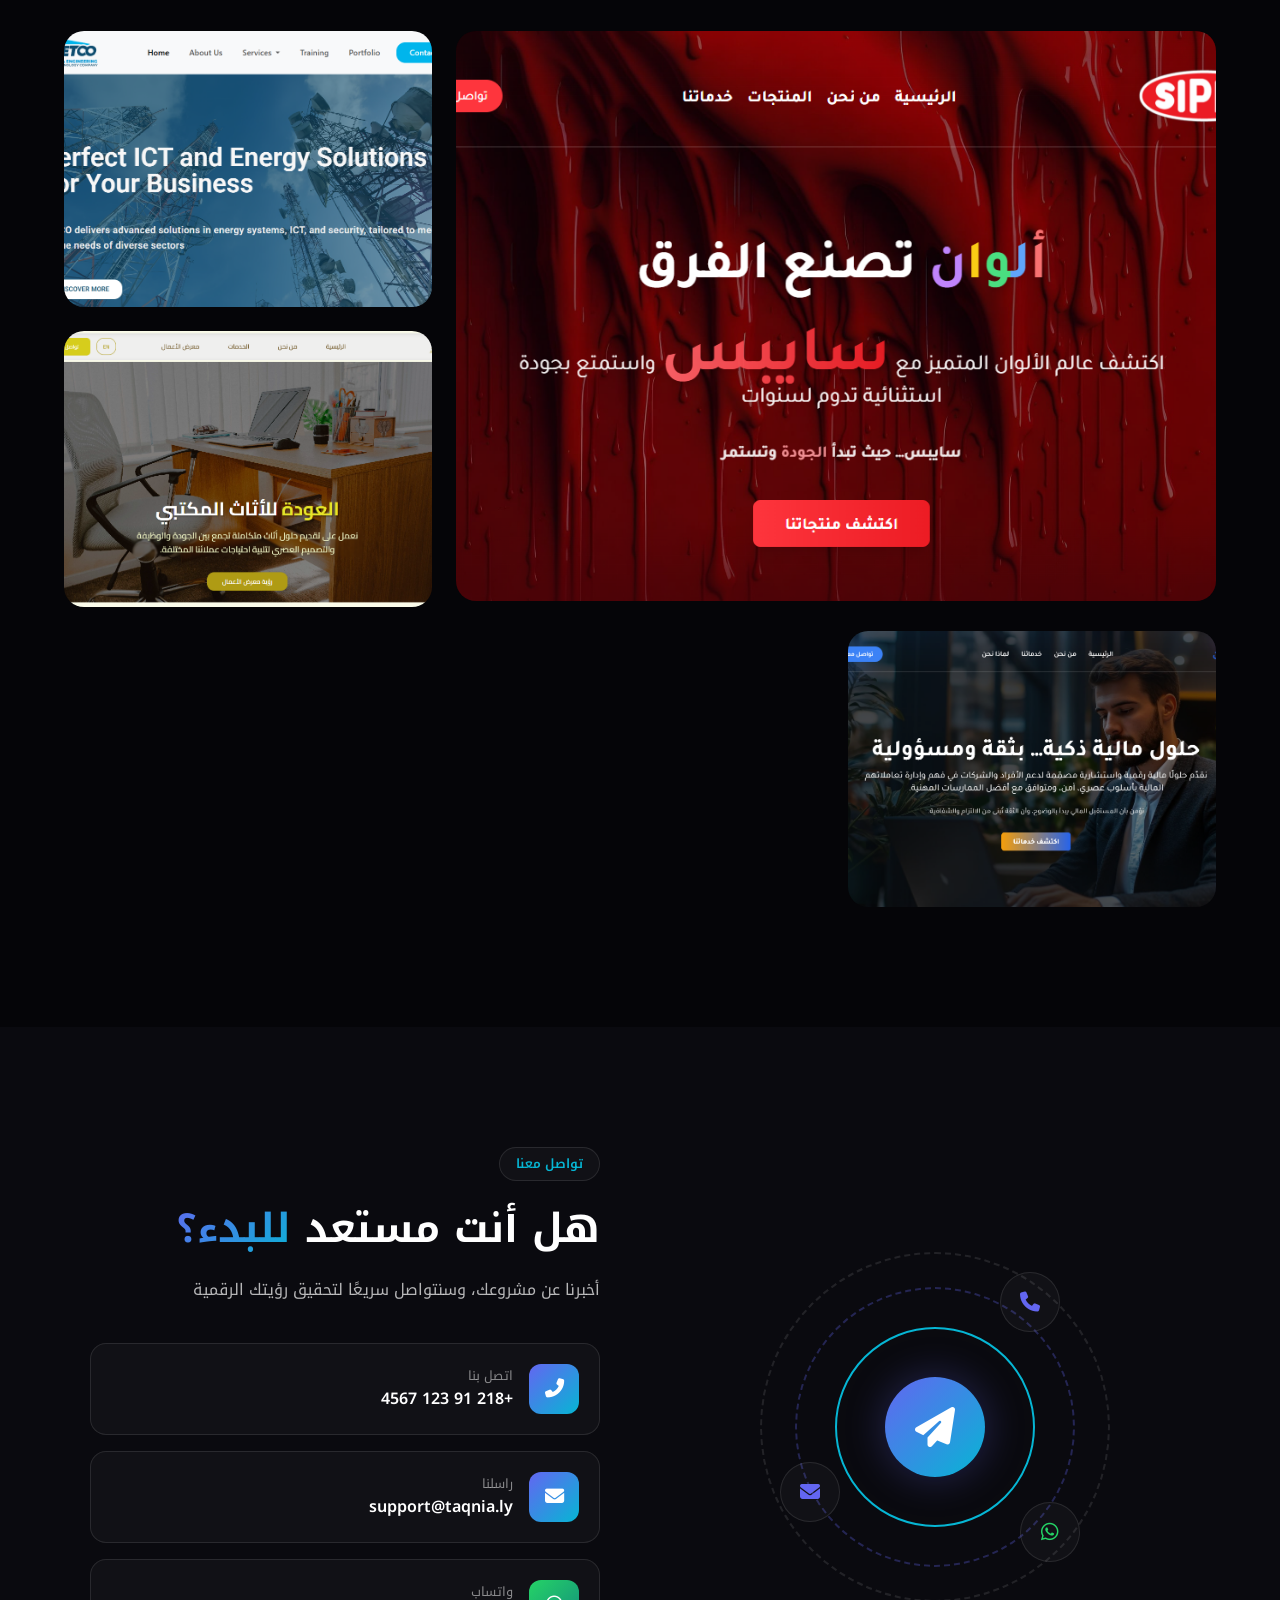
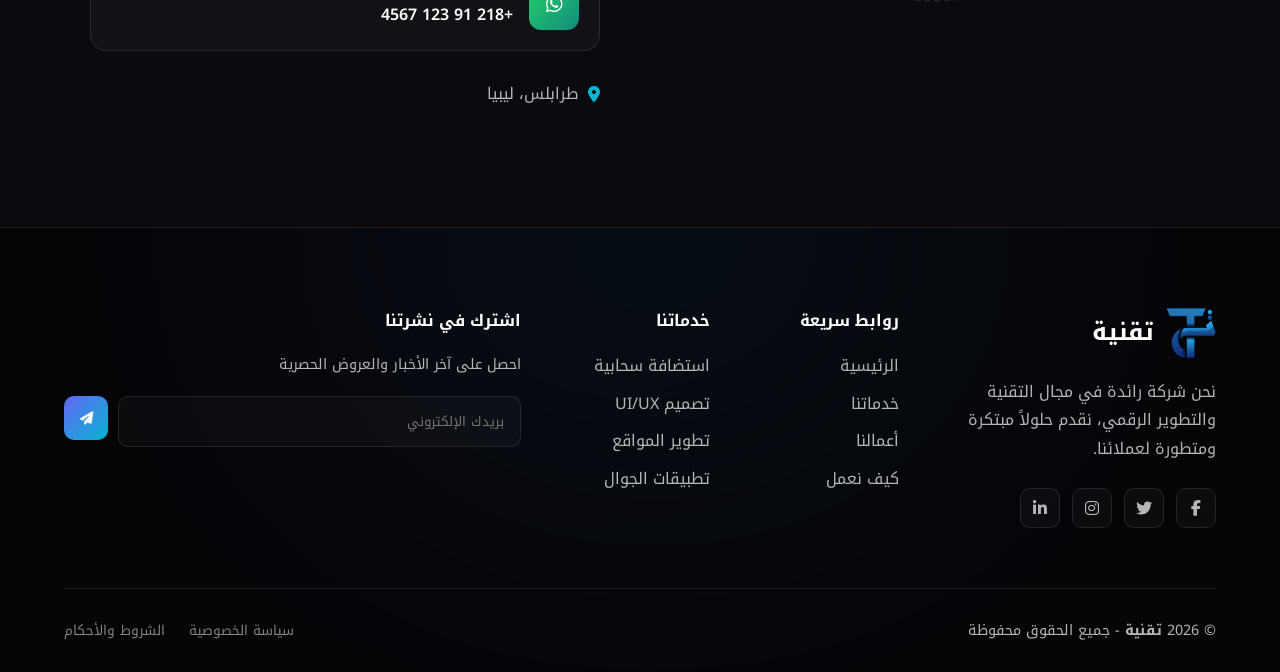
==== commit bd0d27b8: "." ====
--- a/1/index.html
+++ b/1/index.html
@@ -375,11 +375,16 @@
     <section class="contact" id="contact">
         <div class="contact-container">
             <div class="contact-visual">
-                <div class="contact-glow"></div>
-                <img src="../images/contact/contact.png" alt="تواصل معنا">
-                <div class="floating-card">
-                    <i class="fas fa-headset"></i>
-                    <span>دعم 24/7</span>
+                <div class="contact-illustration">
+                    <div class="orbit orbit-1"></div>
+                    <div class="orbit orbit-2"></div>
+                    <div class="orbit orbit-3"></div>
+                    <div class="contact-icon-main">
+                        <i class="fas fa-paper-plane"></i>
+                    </div>
+                    <div class="floating-icon icon-1"><i class="fas fa-phone"></i></div>
+                    <div class="floating-icon icon-2"><i class="fas fa-envelope"></i></div>
+                    <div class="floating-icon icon-3"><i class="fab fa-whatsapp"></i></div>
                 </div>
             </div>
             <div class="contact-content">
--- a/1/style.css
+++ b/1/style.css
@@ -296,49 +296,74 @@
 
 .logo-ring {
     position: absolute;
-    border: 1px solid var(--border);
+    top: 50%;
+    left: 50%;
     border-radius: 50%;
-    animation: rotate 20s linear infinite;
+    transform: translate(-50%, -50%);
 }
 
 .ring-1 {
-    width: 350px;
-    height: 350px;
-    border-style: dashed;
+    width: 320px;
+    height: 320px;
+    border: 2px dashed var(--primary);
+    opacity: 0.4;
+    animation: rotateRing1 15s linear infinite;
 }
 
 .ring-2 {
-    width: 450px;
-    height: 450px;
-    border-color: var(--primary);
+    width: 400px;
+    height: 400px;
+    border: 1px solid var(--accent);
     opacity: 0.3;
-    animation-duration: 30s;
-    animation-direction: reverse;
+    animation: rotateRing2 20s linear infinite reverse;
 }
 
 .ring-3 {
-    width: 550px;
-    height: 550px;
+    width: 480px;
+    height: 480px;
     border: 1px solid transparent;
-    border-top-color: var(--accent);
-    border-bottom-color: var(--accent);
-    animation-duration: 25s;
-}
-
-@keyframes rotate {
+    border-top: 2px solid var(--primary);
+    border-bottom: 2px solid var(--accent);
+    animation: rotateRing3 25s linear infinite;
+}
+
+@keyframes rotateRing1 {
     from {
-        transform: rotate(0deg);
+        transform: translate(-50%, -50%) rotate(0deg);
     }
 
     to {
-        transform: rotate(360deg);
+        transform: translate(-50%, -50%) rotate(360deg);
+    }
+}
+
+@keyframes rotateRing2 {
+    from {
+        transform: translate(-50%, -50%) rotate(0deg);
+    }
+
+    to {
+        transform: translate(-50%, -50%) rotate(-360deg);
+    }
+}
+
+@keyframes rotateRing3 {
+    from {
+        transform: translate(-50%, -50%) rotate(0deg);
+    }
+
+    to {
+        transform: translate(-50%, -50%) rotate(360deg);
     }
 }
 
 .main-logo {
-    width: 280px;
-    height: 280px;
-    position: relative;
+    width: 250px;
+    height: 250px;
+    position: absolute;
+    top: 50%;
+    left: 50%;
+    transform: translate(-50%, -50%);
     z-index: 1;
     filter: drop-shadow(0 0 60px rgba(99, 102, 241, 0.5));
     animation: logoFloat 6s ease-in-out infinite;
@@ -348,11 +373,11 @@
 
     0%,
     100% {
-        transform: translateY(0);
+        transform: translate(-50%, -50%) translateY(0);
     }
 
     50% {
-        transform: translateY(-20px);
+        transform: translate(-50%, -50%) translateY(-15px);
     }
 }
 
@@ -1046,48 +1071,122 @@
 
 .contact-visual {
     position: relative;
-}
-
-.contact-glow {
-    position: absolute;
-    width: 100%;
-    height: 100%;
+    display: flex;
+    justify-content: center;
+    align-items: center;
+    min-height: 400px;
+}
+
+.contact-illustration {
+    position: relative;
+    width: 350px;
+    height: 350px;
+}
+
+.orbit {
+    position: absolute;
+    border: 2px dashed var(--border);
+    border-radius: 50%;
+    top: 50%;
+    left: 50%;
+    transform: translate(-50%, -50%);
+}
+
+.orbit-1 {
+    width: 350px;
+    height: 350px;
+    animation: rotate 20s linear infinite;
+}
+
+.orbit-2 {
+    width: 280px;
+    height: 280px;
+    border-color: var(--primary);
+    opacity: 0.3;
+    animation: rotate 15s linear infinite reverse;
+}
+
+.orbit-3 {
+    width: 200px;
+    height: 200px;
+    border-style: solid;
+    border-color: var(--accent);
+    animation: rotate 10s linear infinite;
+}
+
+.contact-icon-main {
+    position: absolute;
+    top: 50%;
+    left: 50%;
+    transform: translate(-50%, -50%);
+    width: 100px;
+    height: 100px;
     background: var(--gradient-primary);
     border-radius: 50%;
-    filter: blur(80px);
-    opacity: 0.3;
-}
-
-.contact-visual img {
-    width: 100%;
-    position: relative;
-    z-index: 1;
-}
-
-.floating-card {
-    position: absolute;
-    bottom: 40px;
-    left: 20px;
-    padding: 16px 24px;
+    display: flex;
+    align-items: center;
+    justify-content: center;
+    font-size: 2.5rem;
+    color: white;
+    box-shadow: var(--shadow-glow);
+    z-index: 2;
+}
+
+.floating-icon {
+    position: absolute;
+    width: 60px;
+    height: 60px;
     background: var(--bg-card);
     border: 1px solid var(--border);
-    border-radius: 16px;
-    display: flex;
-    align-items: center;
-    gap: 12px;
-    z-index: 2;
-    animation: float 4s ease-in-out infinite;
-}
-
-.floating-card i {
-    width: 40px;
-    height: 40px;
+    border-radius: 50%;
     display: flex;
     align-items: center;
     justify-content: center;
-    background: var(--gradient-primary);
-    border-radius: 10px;
-    color: white;
+    font-size: 1.25rem;
+    color: var(--primary);
+    box-shadow: var(--shadow);
+    z-index: 3;
+}
+
+.icon-1 {
+    top: 20px;
+    right: 50px;
+    animation: floatIcon 3s ease-in-out infinite;
+}
+
+.icon-2 {
+    bottom: 80px;
+    left: 20px;
+    animation: floatIcon 3s ease-in-out infinite 0.5s;
+}
+
+.icon-3 {
+    bottom: 40px;
+    right: 30px;
+    color: #25d366;
+    animation: floatIcon 3s ease-in-out infinite 1s;
+}
+
+@keyframes rotate {
+    from {
+        transform: translate(-50%, -50%) rotate(0deg);
+    }
+
+    to {
+        transform: translate(-50%, -50%) rotate(360deg);
+    }
+}
+
+@keyframes floatIcon {
+
+    0%,
+    100% {
+        transform: translateY(0);
+    }
+
+    50% {
+        transform: translateY(-10px);
+    }
 }
 
 .contact-content {
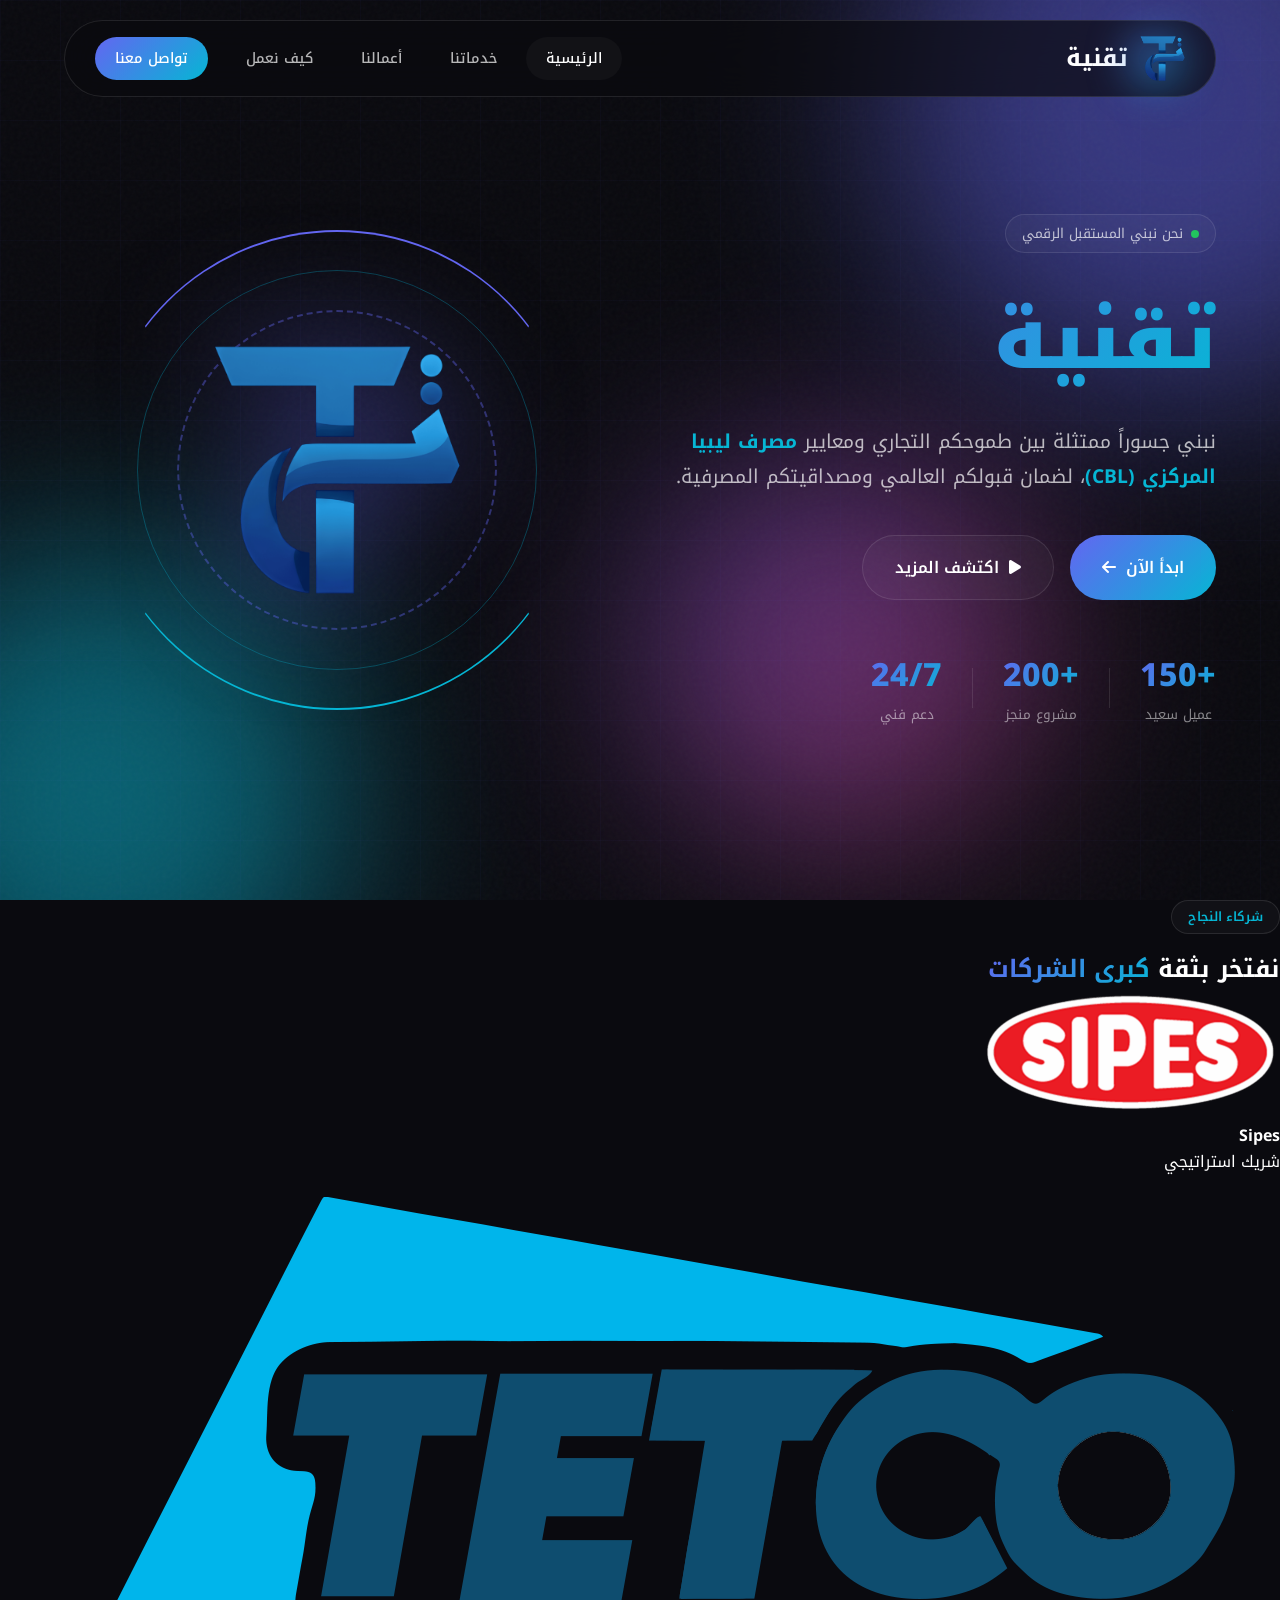
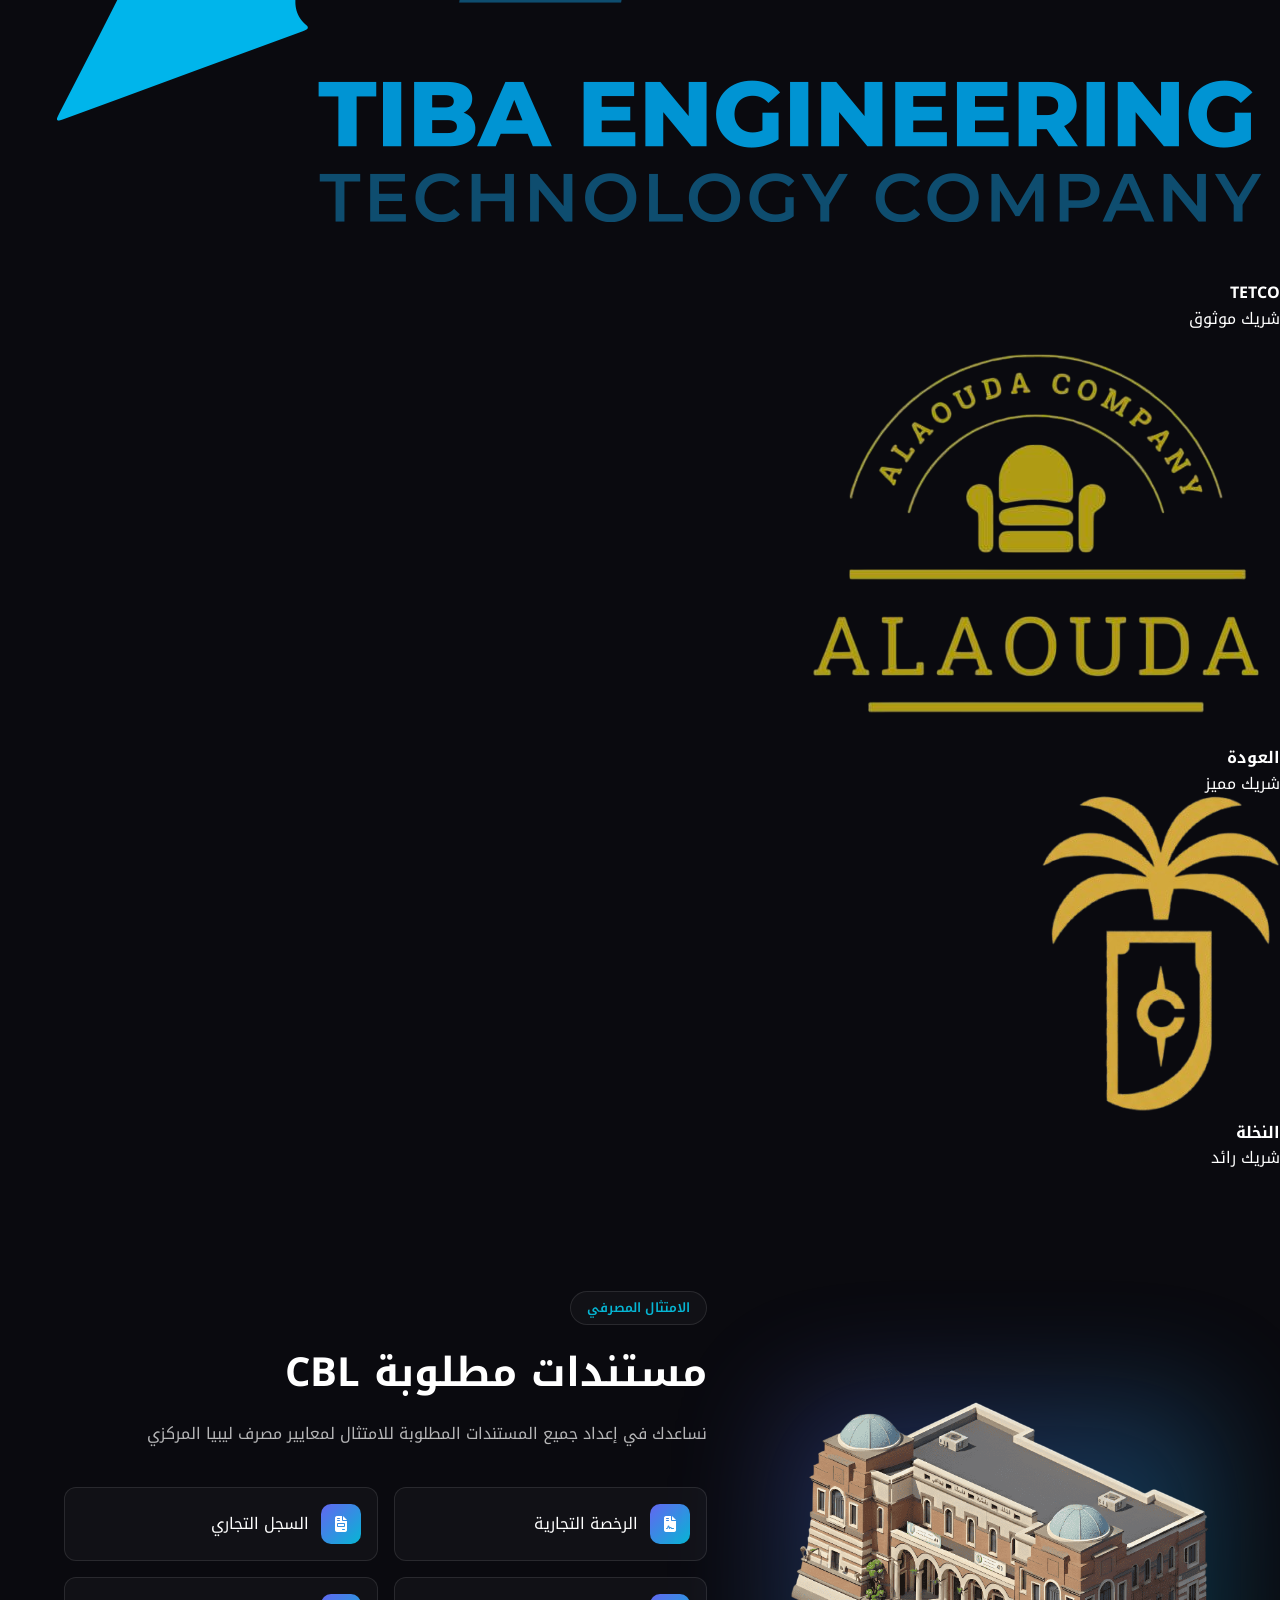
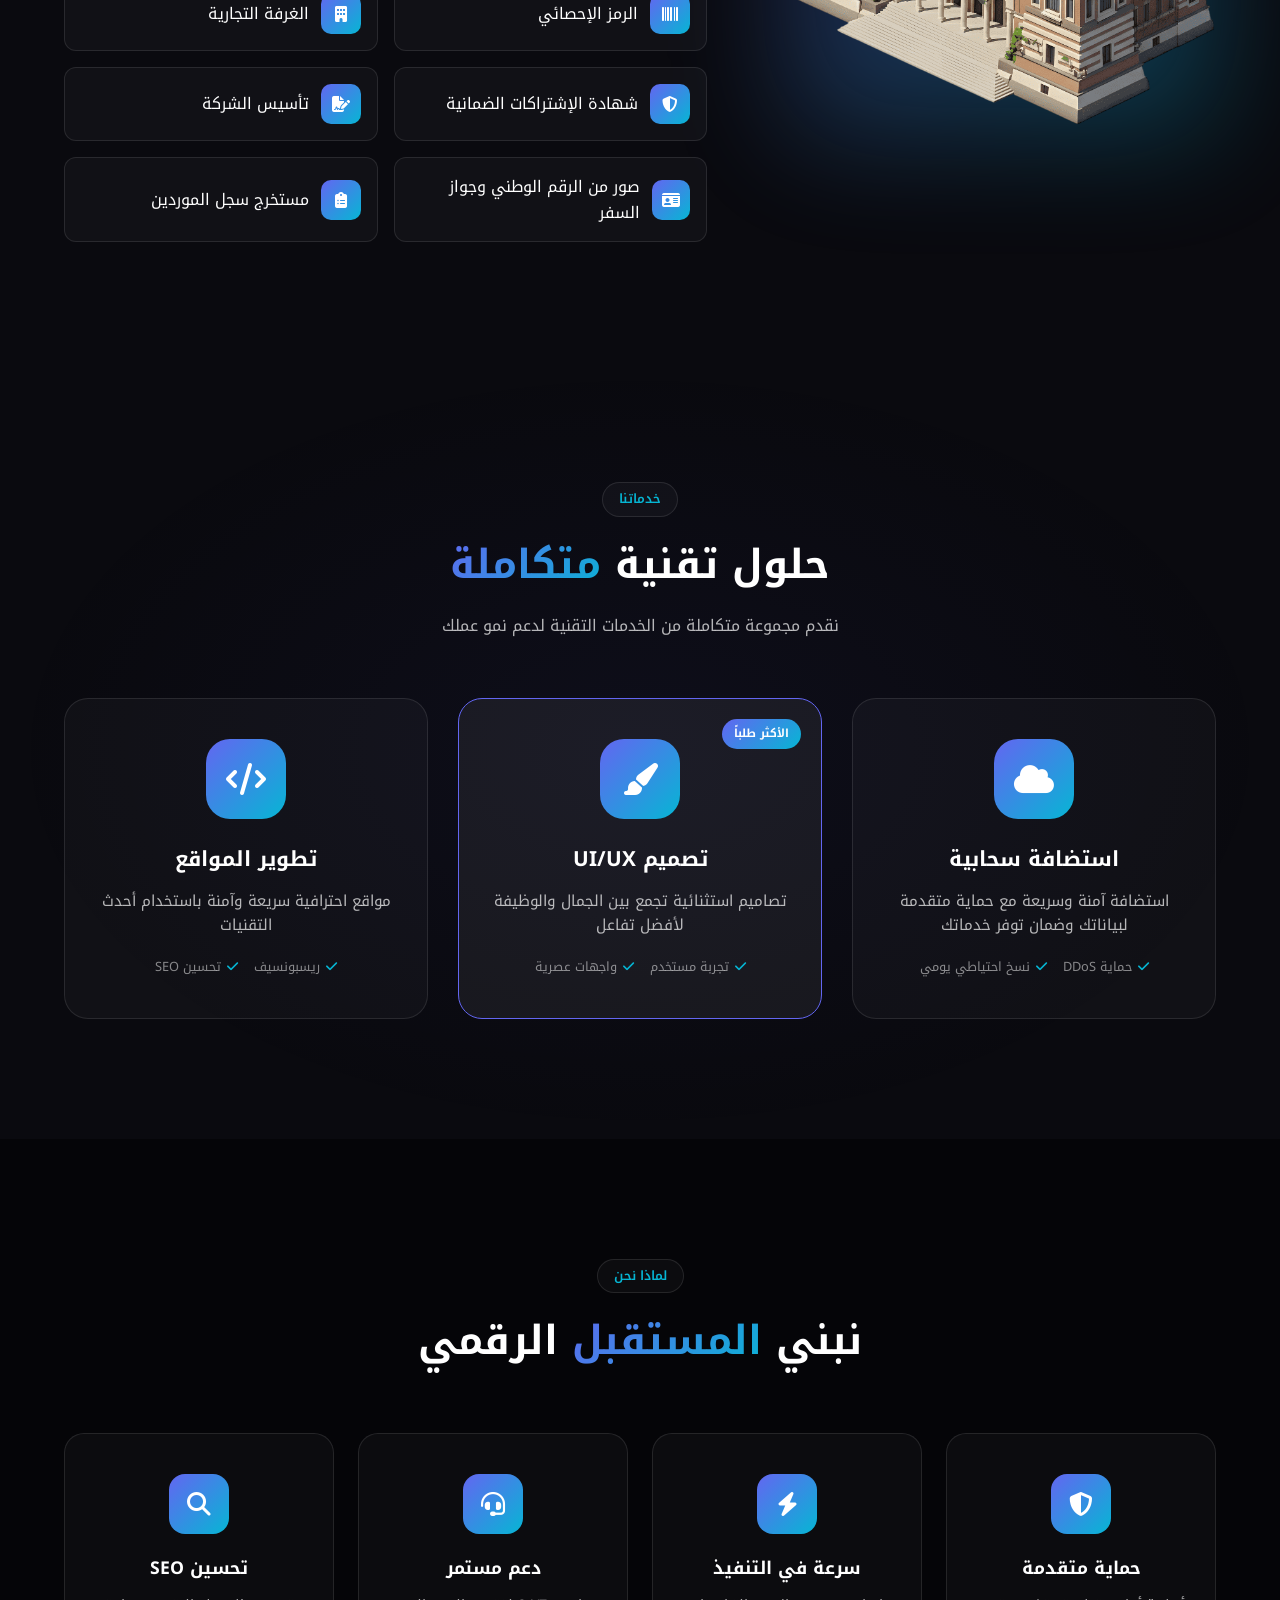
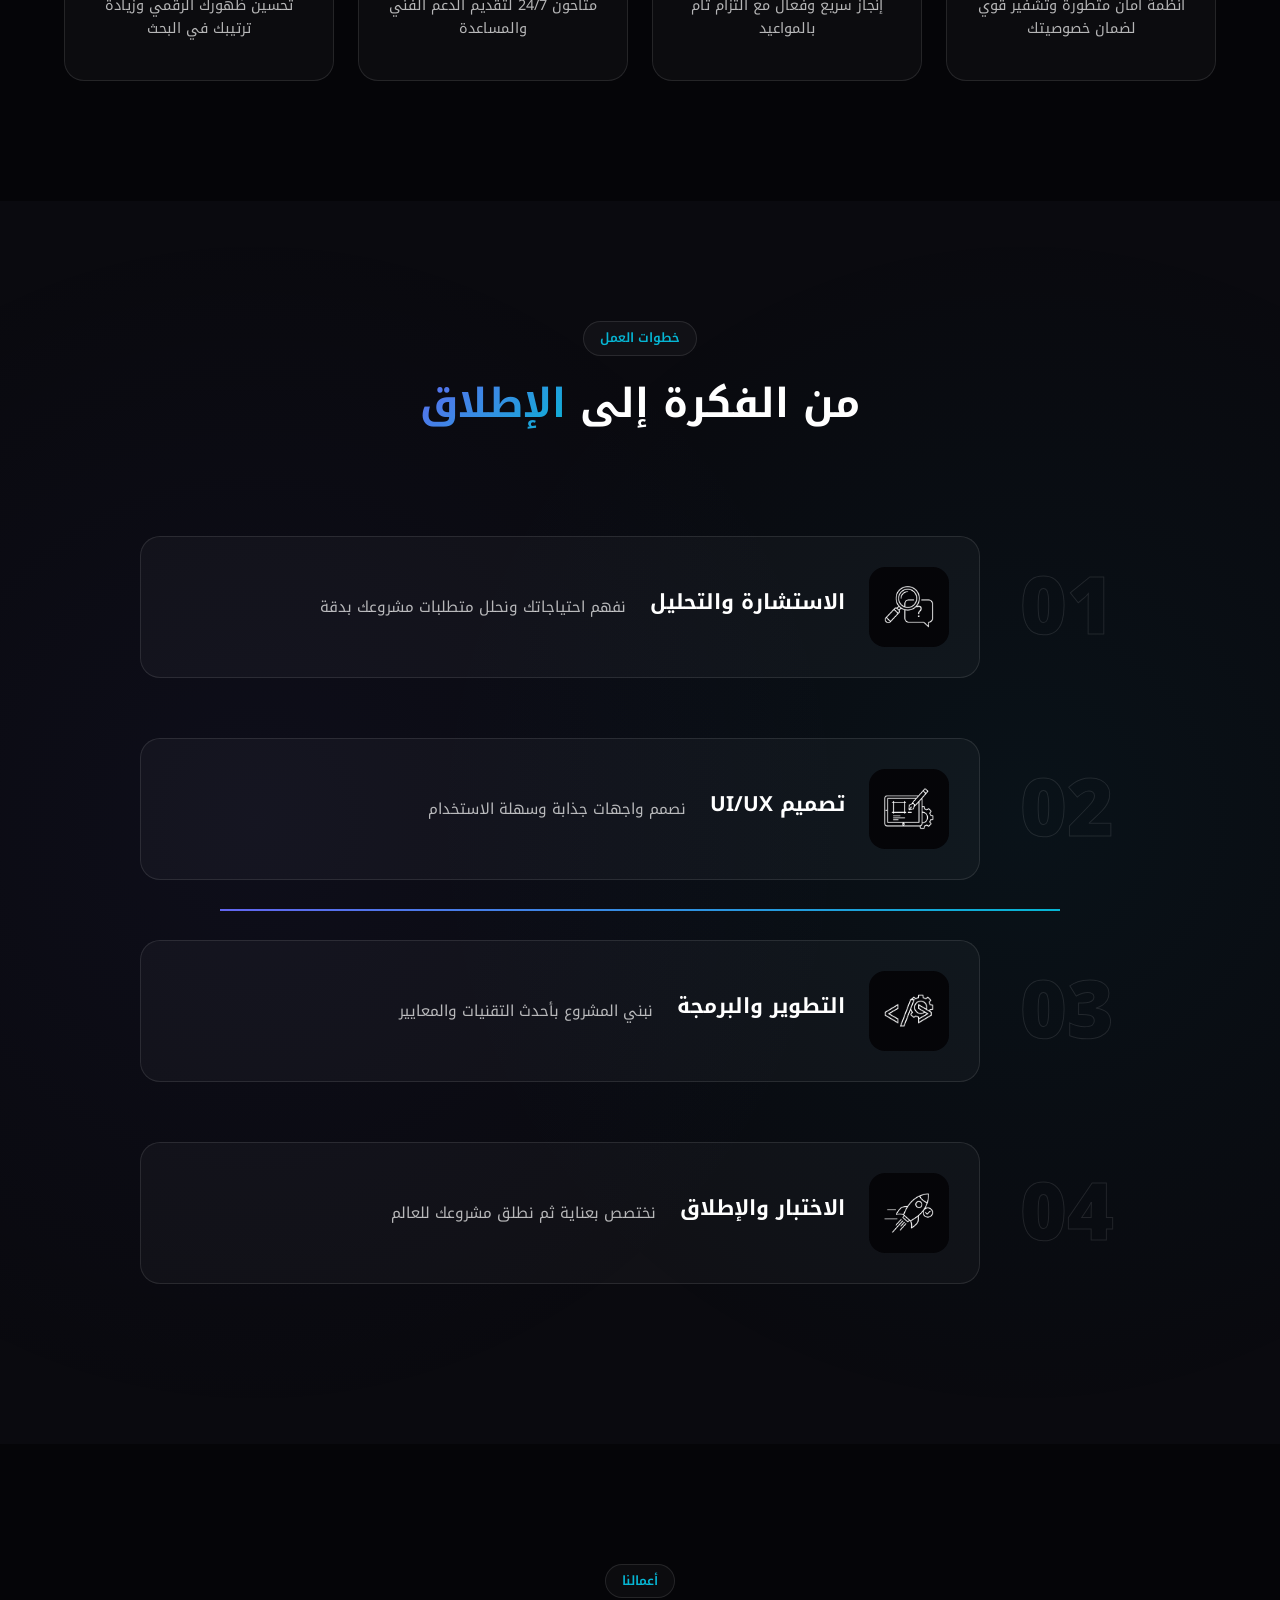
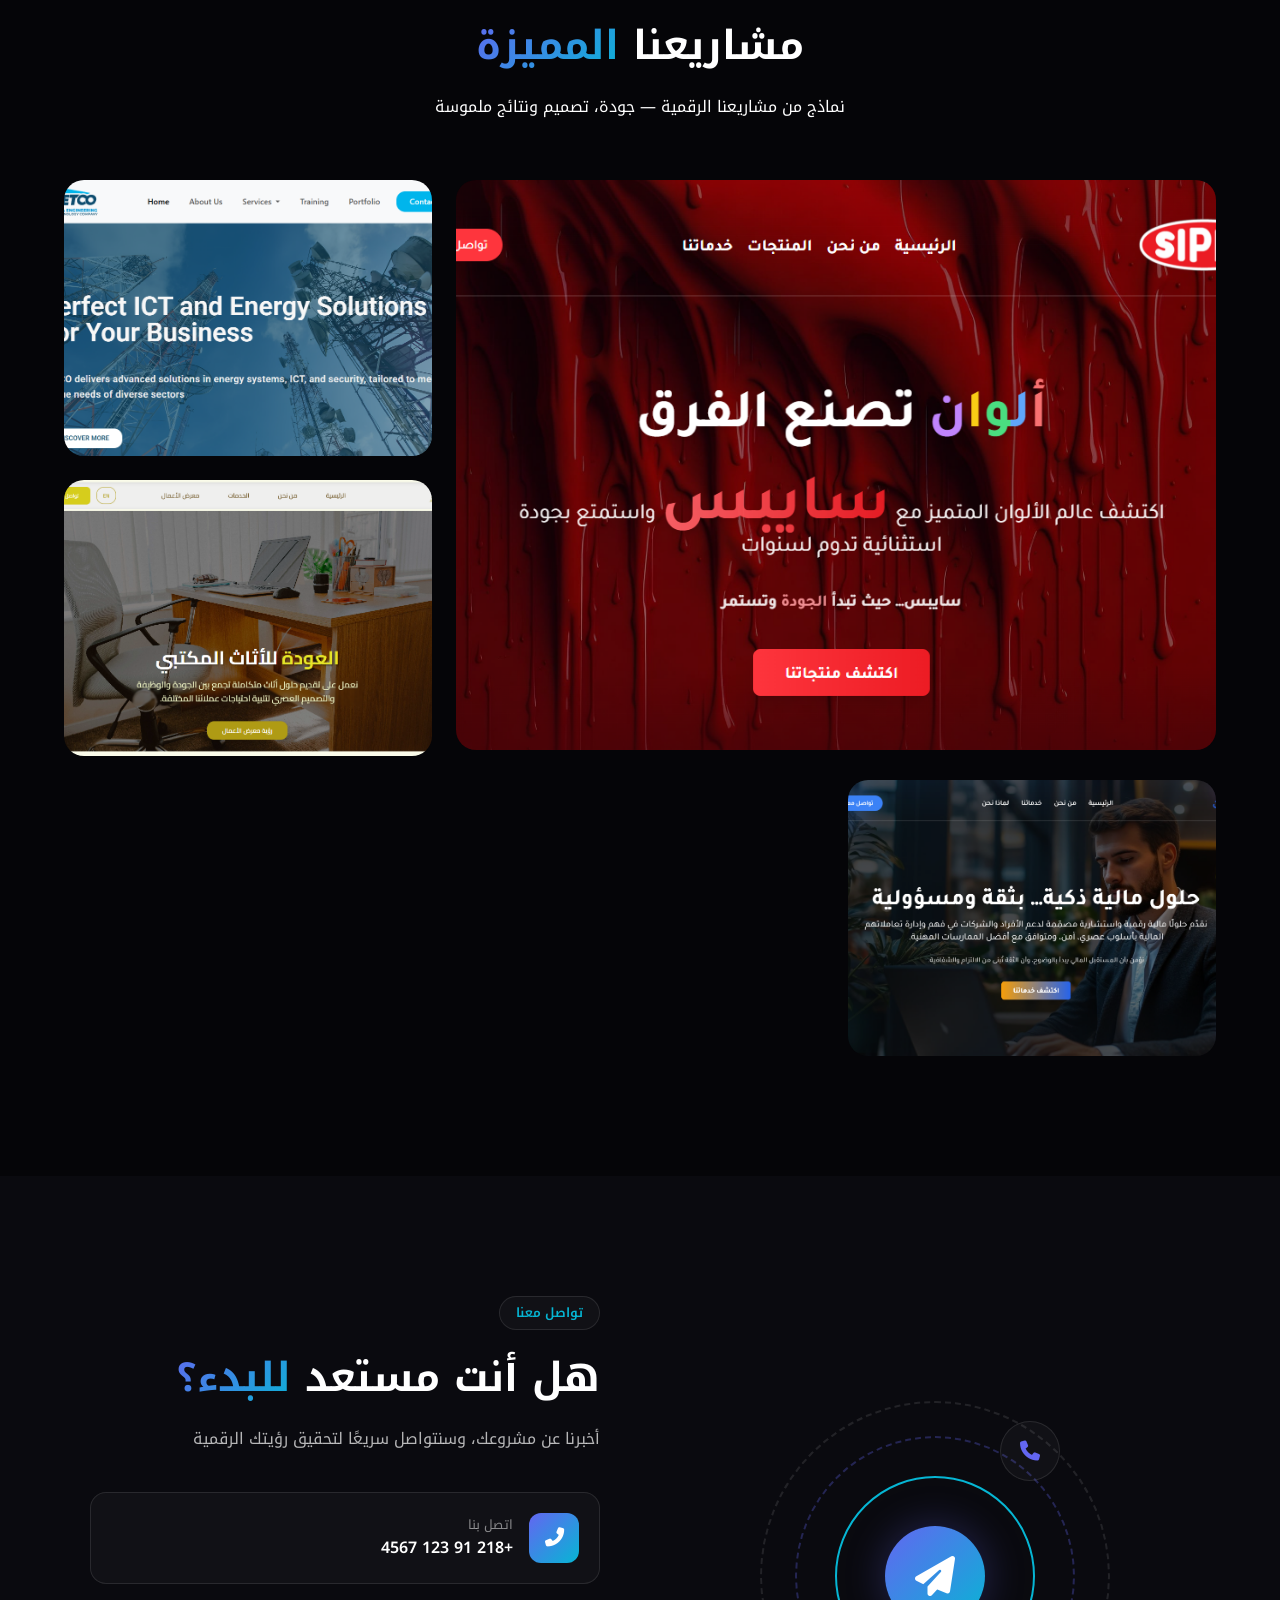
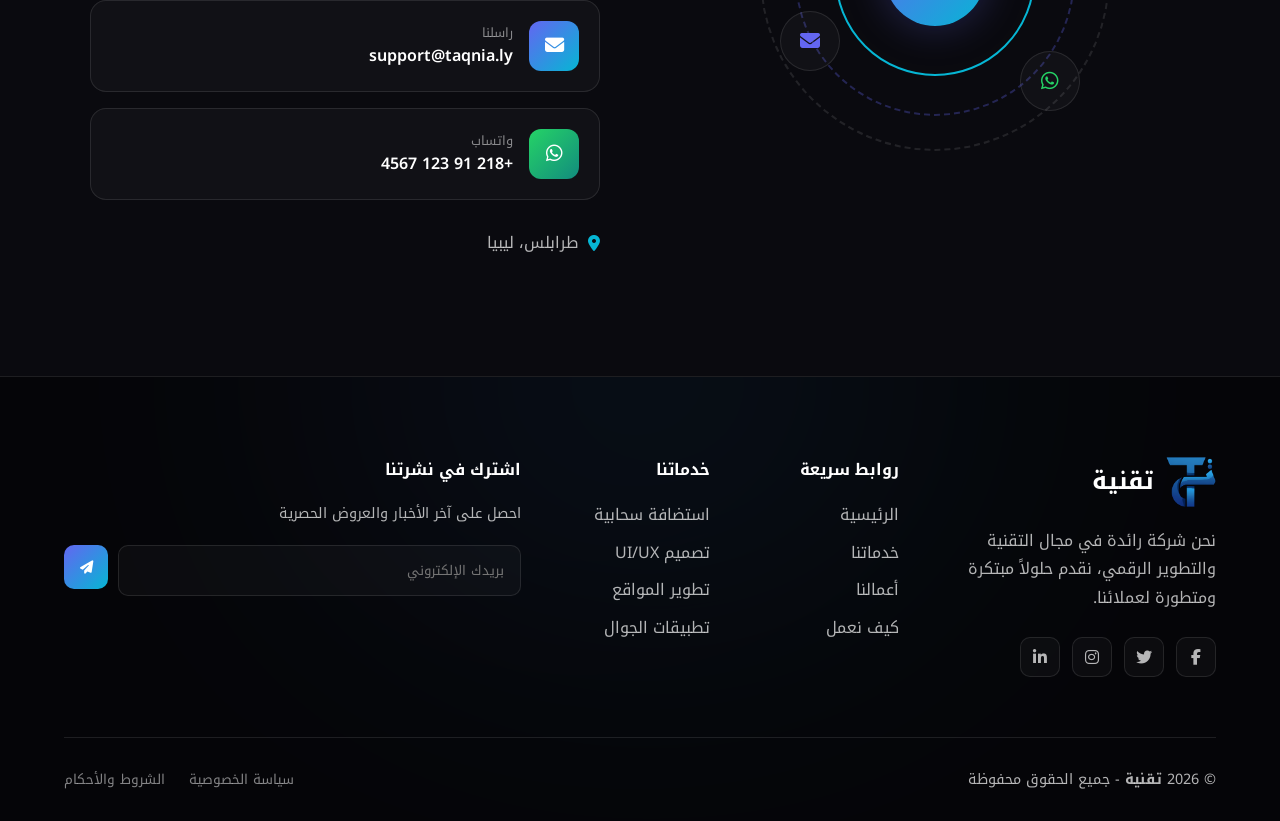
==== commit 4bad6835: "." ====
--- a/1/index.html
+++ b/1/index.html
@@ -51,12 +51,6 @@
     <section class="landing">
         <div class="landing-grid"></div>
         <div class="landing-content">
-            <div class="landing-visual">
-                <div class="logo-ring ring-1"></div>
-                <div class="logo-ring ring-2"></div>
-                <div class="logo-ring ring-3"></div>
-                <img src="../images/LOGO.png" alt="تقنية" class="main-logo">
-            </div>
             <div class="landing-text">
                 <div class="badge">
                     <span class="badge-dot"></span>
@@ -94,20 +88,58 @@
                     </div>
                 </div>
             </div>
-        </div>
-    </section>
-
-    <section class="clients-banner">
-        <div class="clients-track">
-            <div class="clients-logos">
-                <img src="../images/cline/sipes-logo.png" alt="Sipes">
-                <img src="../images/cline/TETCO-ENGLISH-e1732365158152.png" alt="TETCO">
-                <img src="../images/cline/العودة.png" alt="العودة">
-                <img src="../images/cline/النخلة.png" alt="النخلة">
-                <img src="../images/cline/sipes-logo.png" alt="Sipes">
-                <img src="../images/cline/TETCO-ENGLISH-e1732365158152.png" alt="TETCO">
-                <img src="../images/cline/العودة.png" alt="العودة">
-                <img src="../images/cline/النخلة.png" alt="النخلة">
+            <div class="landing-visual">
+                <div class="logo-ring ring-1"></div>
+                <div class="logo-ring ring-2"></div>
+                <div class="logo-ring ring-3"></div>
+                <img src="../images/LOGO.png" alt="تقنية" class="main-logo">
+            </div>
+        </div>
+    </section>
+
+    <section class="partners-section">
+        <div class="partners-container">
+            <div class="partners-header">
+                <span class="section-badge">شركاء النجاح</span>
+                <h2 class="partners-title">نفتخر بثقة <span class="gradient-text">كبرى الشركات</span></h2>
+            </div>
+            <div class="partners-grid">
+                <div class="partner-card">
+                    <div class="partner-logo">
+                        <img src="../images/cline/sipes-logo.png" alt="Sipes">
+                    </div>
+                    <div class="partner-info">
+                        <h4>Sipes</h4>
+                        <span>شريك استراتيجي</span>
+                    </div>
+                </div>
+                <div class="partner-card">
+                    <div class="partner-logo">
+                        <img src="../images/cline/TETCO-ENGLISH-e1732365158152.png" alt="TETCO">
+                    </div>
+                    <div class="partner-info">
+                        <h4>TETCO</h4>
+                        <span>شريك موثوق</span>
+                    </div>
+                </div>
+                <div class="partner-card">
+                    <div class="partner-logo">
+                        <img src="../images/cline/العودة.png" alt="العودة">
+                    </div>
+                    <div class="partner-info">
+                        <h4>العودة</h4>
+                        <span>شريك مميز</span>
+                    </div>
+                </div>
+                <div class="partner-card">
+                    <div class="partner-logo">
+                        <img src="../images/cline/النخلة.png" alt="النخلة">
+                    </div>
+                    <div class="partner-info">
+                        <h4>النخلة</h4>
+                        <span>شريك رائد</span>
+                    </div>
+                </div>
             </div>
         </div>
     </section>
@@ -502,14 +534,14 @@
             mobileMenuBtn.classList.toggle('active');
             nav.classList.toggle('active');
             mobileOverlay.classList.toggle('active');
-            document.body.style.overflow = nav.classList.contains('active') ? 'hidden' : '';
+            document.body.classList.toggle('menu-open');
         });
 
         mobileOverlay.addEventListener('click', () => {
             mobileMenuBtn.classList.remove('active');
             nav.classList.remove('active');
             mobileOverlay.classList.remove('active');
-            document.body.style.overflow = '';
+            document.body.classList.remove('menu-open');
         });
 
         // Header scroll effect
@@ -536,7 +568,7 @@
                     mobileMenuBtn.classList.remove('active');
                     nav.classList.remove('active');
                     mobileOverlay.classList.remove('active');
-                    document.body.style.overflow = '';
+                    document.body.classList.remove('menu-open');
                 }
             });
         });
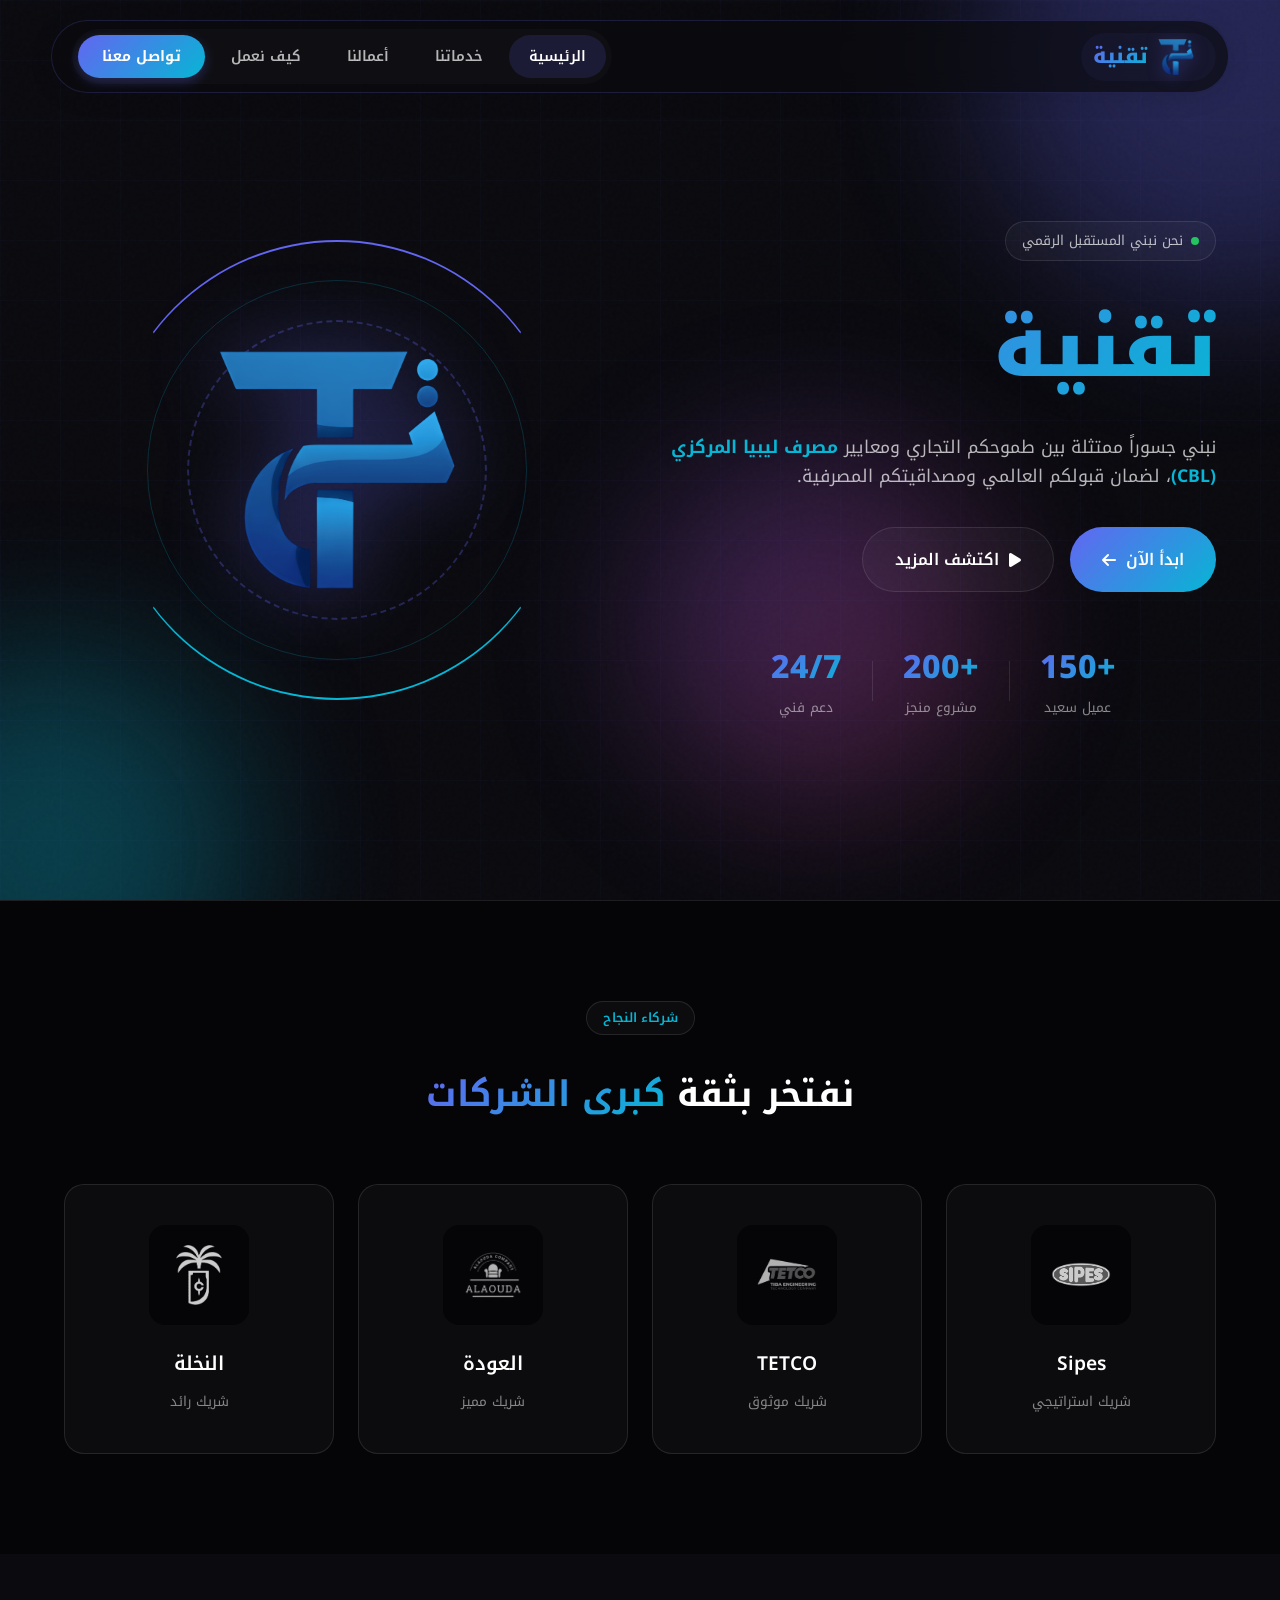
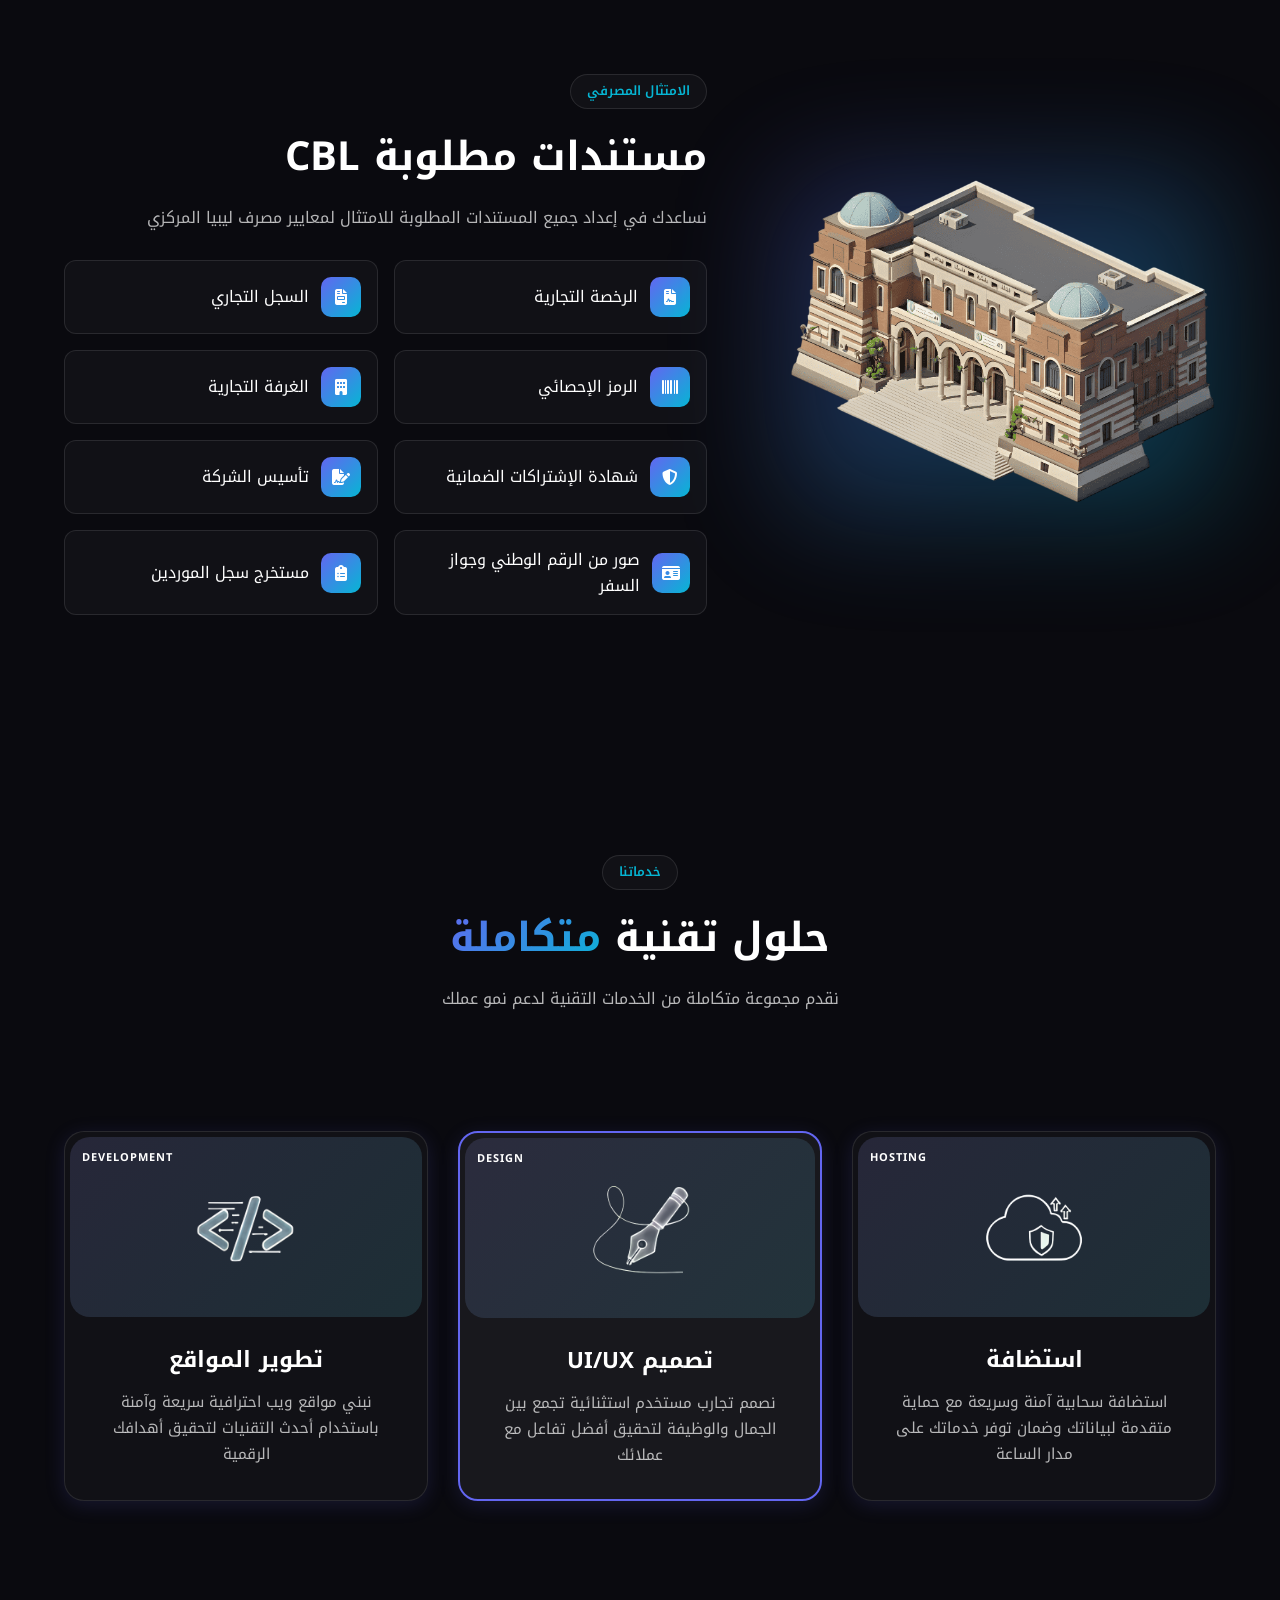
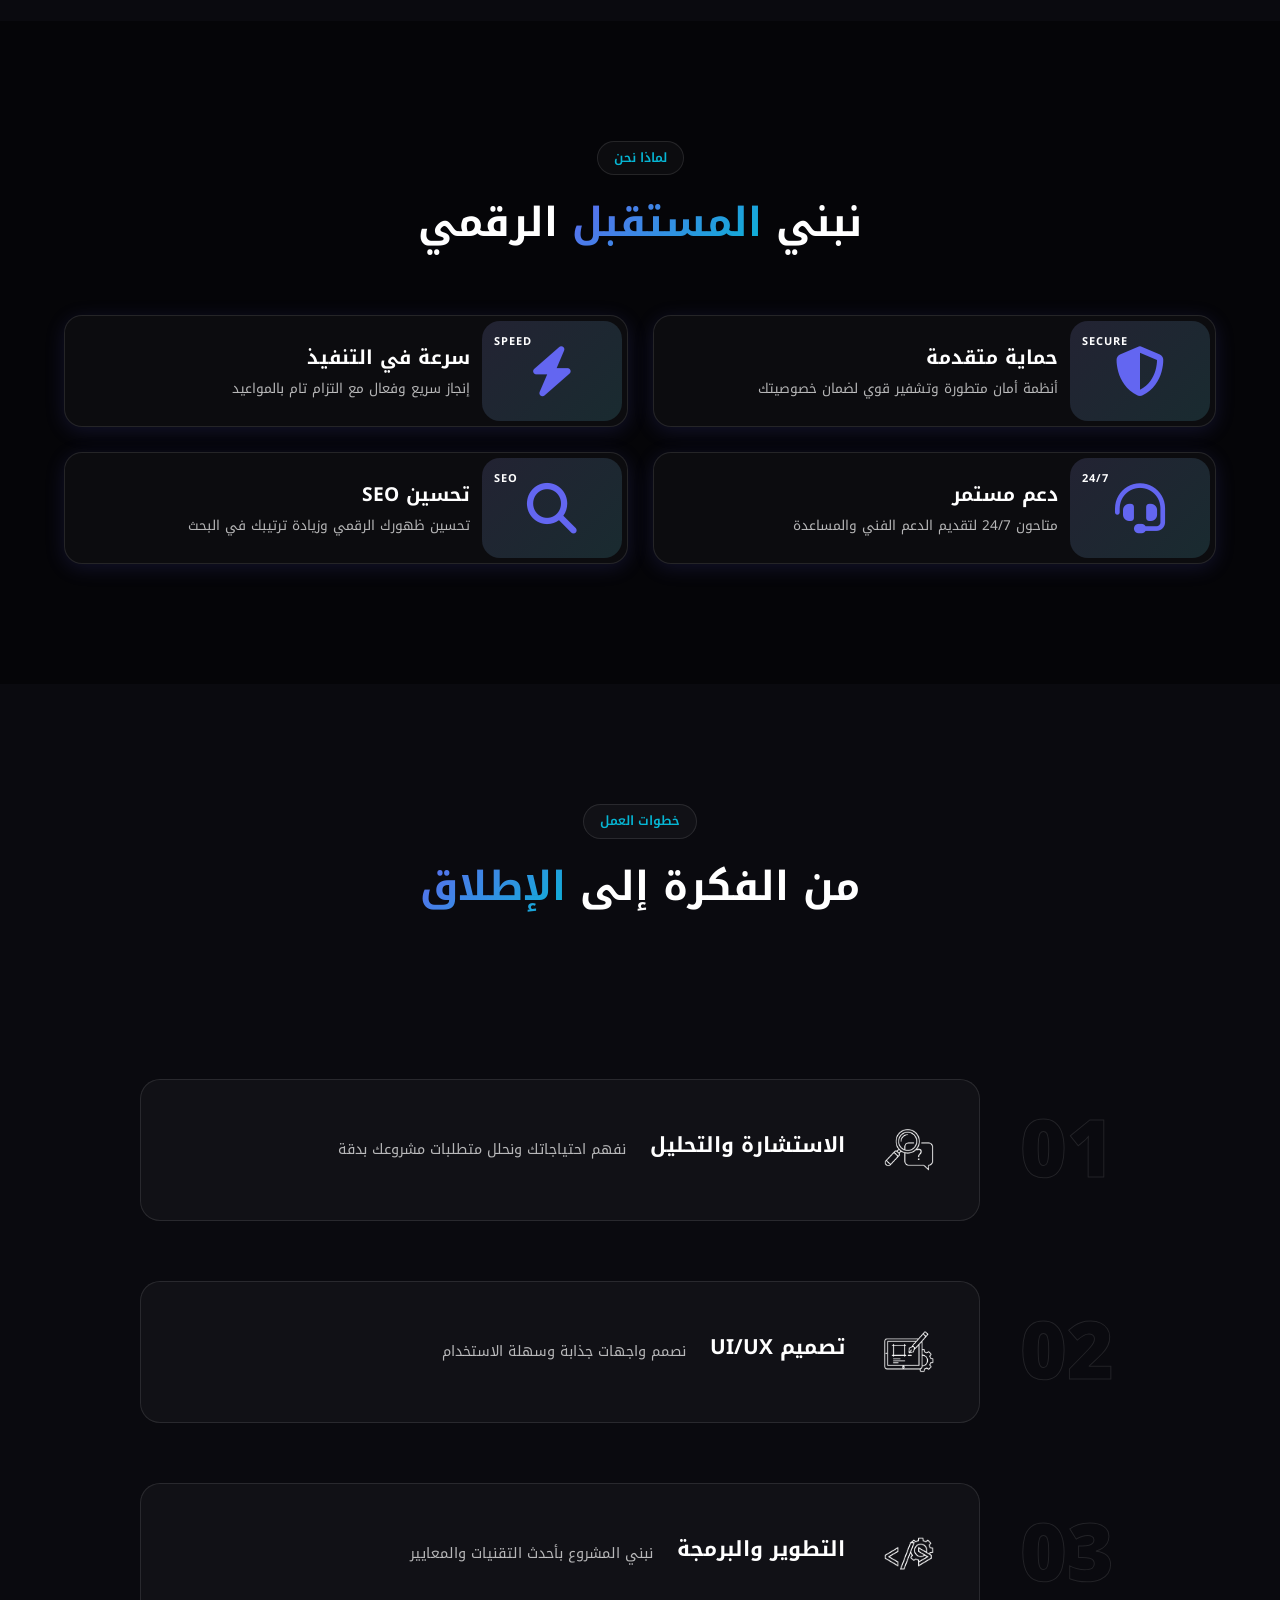
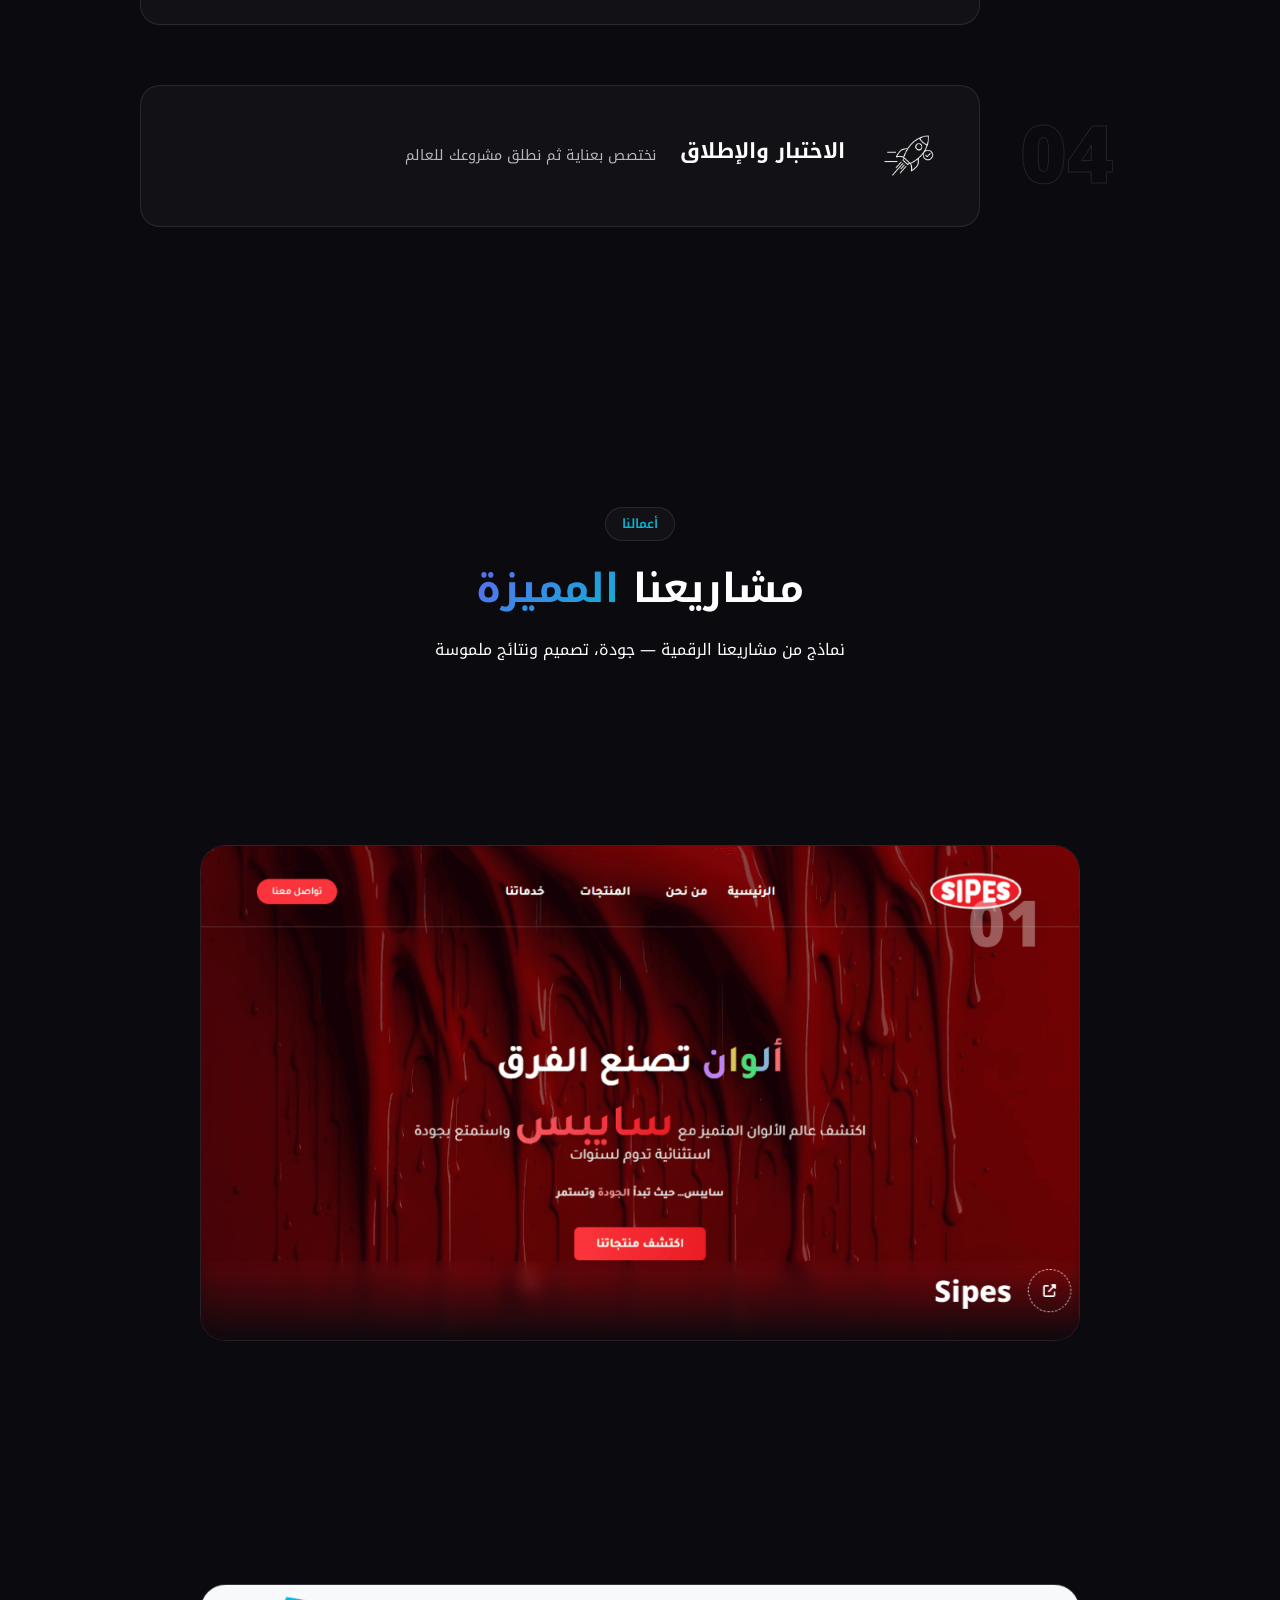
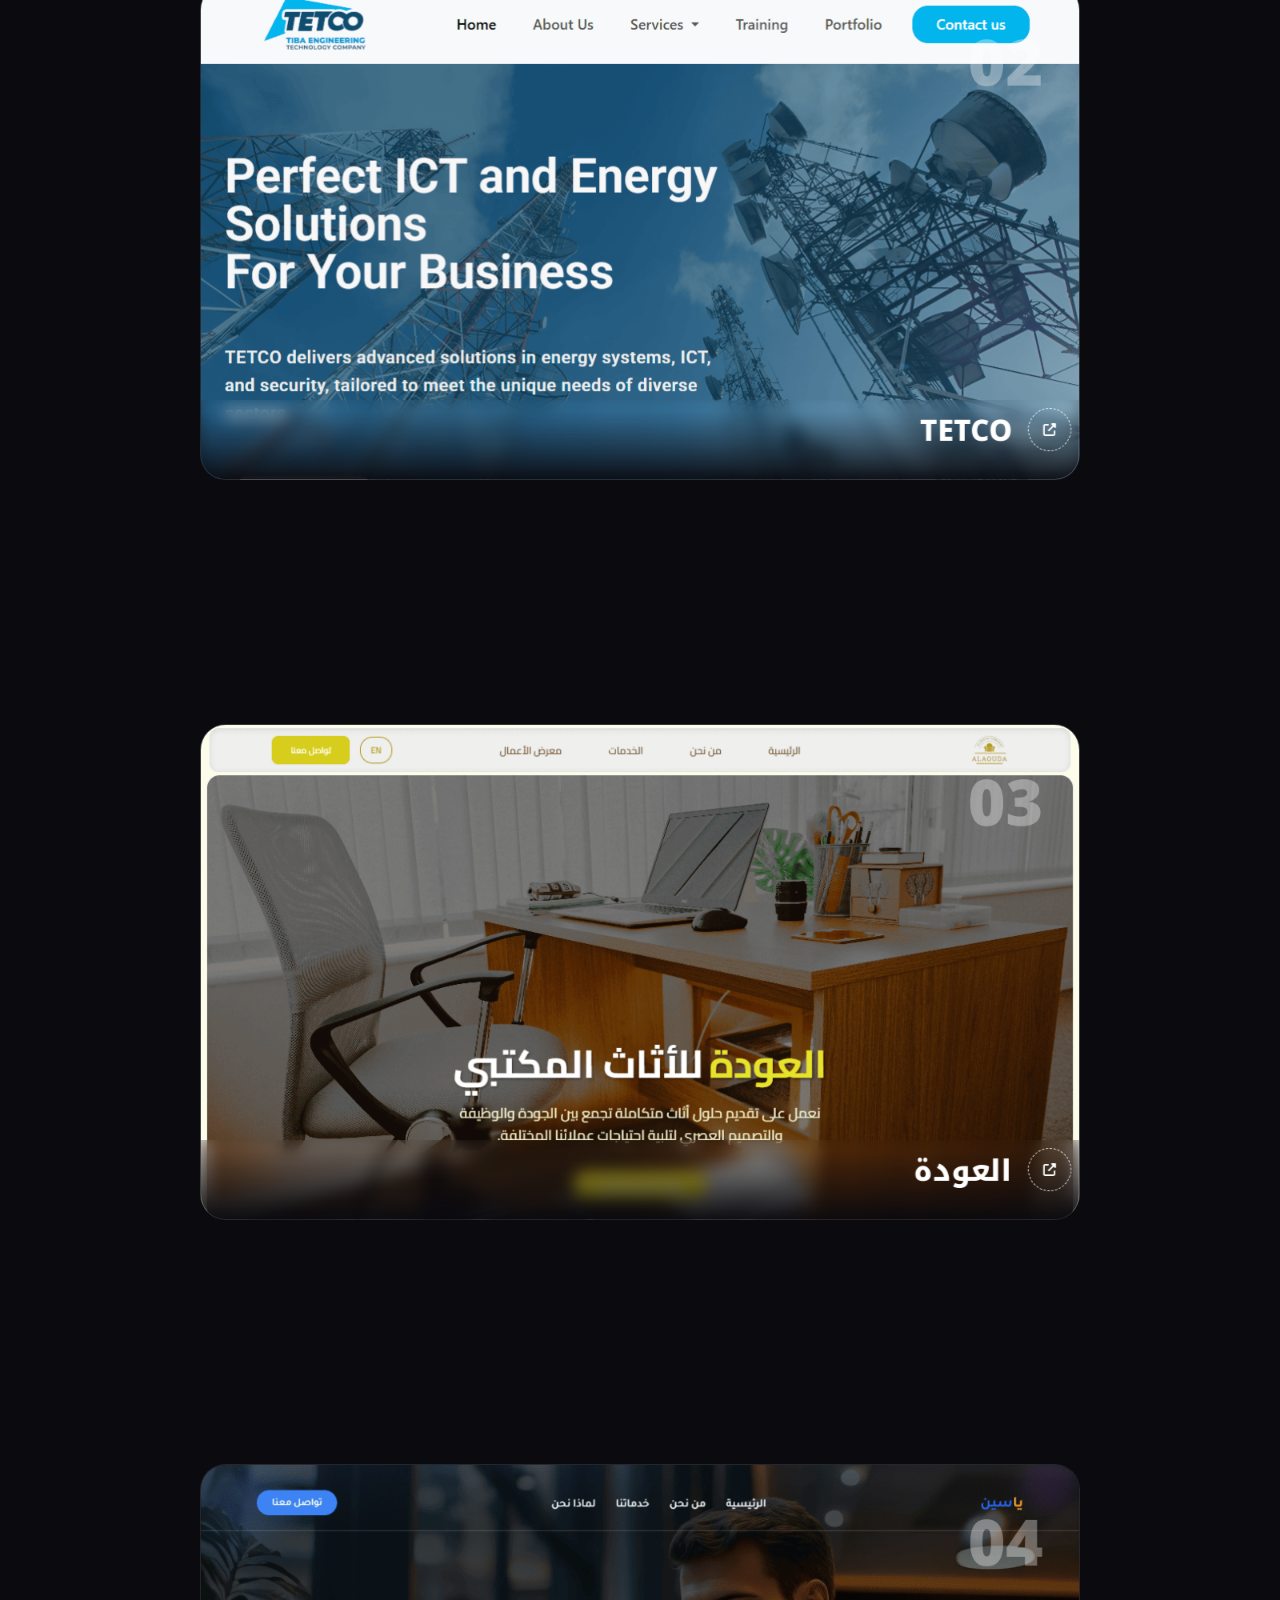
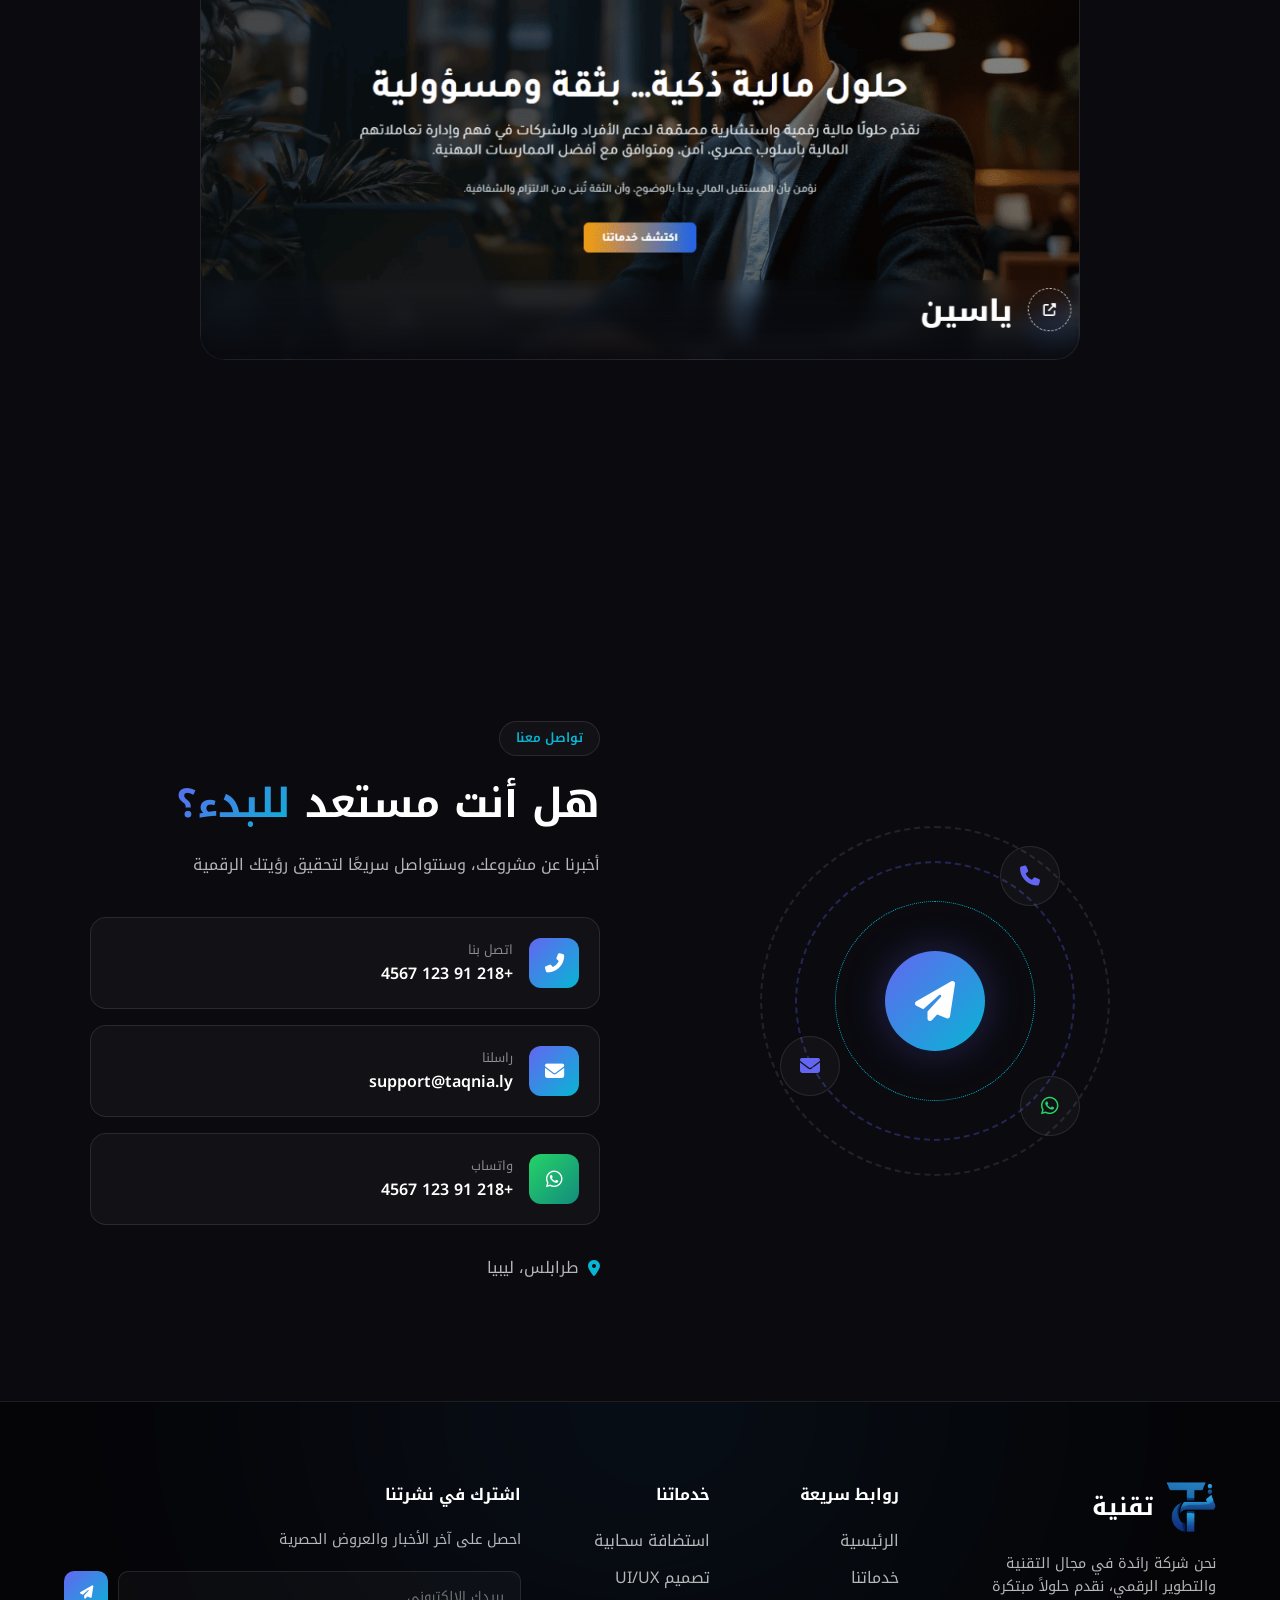
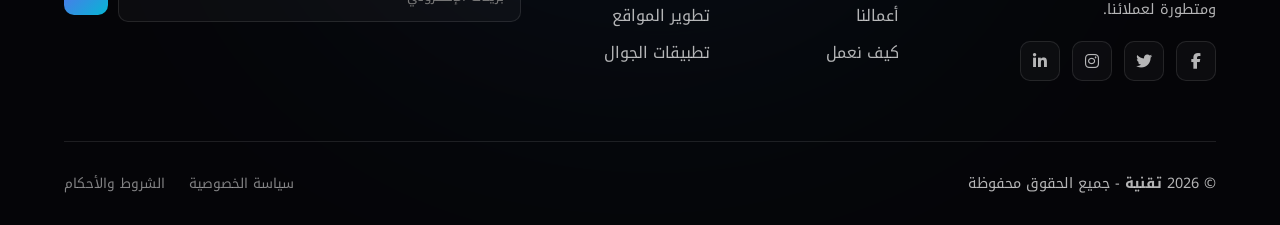
==== commit 695d49db: "======" ====
--- a/1/index.html
+++ b/1/index.html
@@ -11,6 +11,7 @@
         rel="stylesheet">
     <link rel="stylesheet" href="https://cdnjs.cloudflare.com/ajax/libs/font-awesome/6.4.0/css/all.min.css">
     <link rel="stylesheet" href="style.css">
+    <link rel="stylesheet" href="portfolio.css">
 </head>
 
 <body>
@@ -49,7 +50,7 @@
     <div class="mobile-overlay" id="mobileOverlay"></div>
 
     <section class="landing">
-        <div class="landing-grid"></div>
+        <div class="bg-grid"></div>
         <div class="landing-content">
             <div class="landing-text">
                 <div class="badge">
@@ -205,42 +206,38 @@
 
             <div class="services-grid">
                 <div class="service-card">
-                    <div class="service-glow"></div>
-                    <div class="service-icon">
-                        <i class="fas fa-cloud"></i>
-                    </div>
-                    <h3 class="service-title">استضافة سحابية</h3>
-                    <p class="service-desc">استضافة آمنة وسريعة مع حماية متقدمة لبياناتك وضمان توفر خدماتك</p>
-                    <div class="service-features">
-                        <span><i class="fas fa-check"></i> حماية DDoS</span>
-                        <span><i class="fas fa-check"></i> نسخ احتياطي يومي</span>
+                    <div class="top-section">
+                        <div class="service-logo">HOSTING</div>
+                        <img src="../images/الخدمات/ايكون استضافة.png" alt="استضافة">
+                    </div>
+                    <div class="bottom-section">
+                        <h3 class="service-title">استضافة</h3>
+                        <p class="service-desc">استضافة سحابية آمنة وسريعة مع حماية متقدمة لبياناتك وضمان توفر خدماتك
+                            على مدار الساعة</p>
                     </div>
                 </div>
 
                 <div class="service-card featured">
-                    <div class="service-glow"></div>
-                    <div class="featured-badge">الأكثر طلباً</div>
-                    <div class="service-icon">
-                        <i class="fas fa-paint-brush"></i>
-                    </div>
-                    <h3 class="service-title">تصميم UI/UX</h3>
-                    <p class="service-desc">تصاميم استثنائية تجمع بين الجمال والوظيفة لأفضل تفاعل</p>
-                    <div class="service-features">
-                        <span><i class="fas fa-check"></i> تجربة مستخدم</span>
-                        <span><i class="fas fa-check"></i> واجهات عصرية</span>
+                    <div class="top-section">
+                        <div class="service-logo">DESIGN</div>
+                        <img src="../images/الخدمات/ايكون تصميم UI UX.png" alt="تصميم UI/UX">
+                    </div>
+                    <div class="bottom-section">
+                        <h3 class="service-title">تصميم UI/UX</h3>
+                        <p class="service-desc">نصمم تجارب مستخدم استثنائية تجمع بين الجمال والوظيفة لتحقيق أفضل تفاعل
+                            مع عملائك</p>
                     </div>
                 </div>
 
                 <div class="service-card">
-                    <div class="service-glow"></div>
-                    <div class="service-icon">
-                        <i class="fas fa-code"></i>
-                    </div>
-                    <h3 class="service-title">تطوير المواقع</h3>
-                    <p class="service-desc">مواقع احترافية سريعة وآمنة باستخدام أحدث التقنيات</p>
-                    <div class="service-features">
-                        <span><i class="fas fa-check"></i> ريسبونسيف</span>
-                        <span><i class="fas fa-check"></i> تحسين SEO</span>
+                    <div class="top-section">
+                        <div class="service-logo">DEVELOPMENT</div>
+                        <img src="../images/الخدمات/ايكون تطوير مواقع.png" alt="تطوير المواقع">
+                    </div>
+                    <div class="bottom-section">
+                        <h3 class="service-title">تطوير المواقع</h3>
+                        <p class="service-desc">نبني مواقع ويب احترافية سريعة وآمنة باستخدام أحدث التقنيات لتحقيق أهدافك
+                            الرقمية</p>
                     </div>
                 </div>
             </div>
@@ -256,35 +253,47 @@
 
             <div class="why-us-grid">
                 <div class="why-card">
-                    <div class="why-icon">
+                    <div class="why-us-top-section">
+                        <div class="why-us-logo">SECURE</div>
                         <i class="fas fa-shield-alt"></i>
                     </div>
-                    <h3>حماية متقدمة</h3>
-                    <p>أنظمة أمان متطورة وتشفير قوي لضمان خصوصيتك</p>
+                    <div class="why-us-bottom-section">
+                        <h3 class="why-us-title-text">حماية متقدمة</h3>
+                        <p class="why-us-sub-title">أنظمة أمان متطورة وتشفير قوي لضمان خصوصيتك</p>
+                    </div>
                 </div>
 
                 <div class="why-card">
-                    <div class="why-icon">
+                    <div class="why-us-top-section">
+                        <div class="why-us-logo">SPEED</div>
                         <i class="fas fa-bolt"></i>
                     </div>
-                    <h3>سرعة في التنفيذ</h3>
-                    <p>إنجاز سريع وفعال مع التزام تام بالمواعيد</p>
+                    <div class="why-us-bottom-section">
+                        <h3 class="why-us-title-text">سرعة في التنفيذ</h3>
+                        <p class="why-us-sub-title">إنجاز سريع وفعال مع التزام تام بالمواعيد</p>
+                    </div>
                 </div>
 
                 <div class="why-card">
-                    <div class="why-icon">
+                    <div class="why-us-top-section">
+                        <div class="why-us-logo">24/7</div>
                         <i class="fas fa-headset"></i>
                     </div>
-                    <h3>دعم مستمر</h3>
-                    <p>متاحون 24/7 لتقديم الدعم الفني والمساعدة</p>
+                    <div class="why-us-bottom-section">
+                        <h3 class="why-us-title-text">دعم مستمر</h3>
+                        <p class="why-us-sub-title">متاحون 24/7 لتقديم الدعم الفني والمساعدة</p>
+                    </div>
                 </div>
 
                 <div class="why-card">
-                    <div class="why-icon">
+                    <div class="why-us-top-section">
+                        <div class="why-us-logo">SEO</div>
                         <i class="fas fa-search"></i>
                     </div>
-                    <h3>تحسين SEO</h3>
-                    <p>تحسين ظهورك الرقمي وزيادة ترتيبك في البحث</p>
+                    <div class="why-us-bottom-section">
+                        <h3 class="why-us-title-text">تحسين SEO</h3>
+                        <p class="why-us-sub-title">تحسين ظهورك الرقمي وزيادة ترتيبك في البحث</p>
+                    </div>
                 </div>
             </div>
         </div>
@@ -299,7 +308,6 @@
             </div>
 
             <div class="steps-timeline">
-                <div class="timeline-line"></div>
 
                 <div class="step-item">
                     <div class="step-number">01</div>
@@ -349,6 +357,7 @@
     </section>
 
     <section class="portfolio" id="portfolio">
+        <div class="bg-grid"></div>
         <div class="portfolio-container">
             <div class="section-header">
                 <span class="section-badge">أعمالنا</span>
@@ -357,46 +366,44 @@
             </div>
 
             <div class="portfolio-grid">
-                <a href="https://sipes.ly/" target="_blank" class="portfolio-item large">
+                <a href="https://sipes.ly/" target="_blank" class="portfolio-item" data-index="1">
                     <div class="portfolio-image">
-                        <img src="../images/portfolio/sipes.ly.png" alt="Sipes">
+                        <img src="../images/portfolio/sipes-site.png" alt="Sipes">
                         <div class="portfolio-overlay">
-                            <span class="portfolio-category">تطوير ويب</span>
+                            <i class="fas fa-external-link-alt"></i>
                             <h3>Sipes</h3>
+                        </div>
+                    </div>
+                </a>
+
+                <a href="https://tetco.ly/" target="_blank" class="portfolio-item" data-index="2">
+                    <div class="portfolio-image">
+                        <img src="../images/portfolio/tetco-site.png" alt="TETCO">
+                        <div class="portfolio-overlay">
                             <i class="fas fa-external-link-alt"></i>
+                            <h3>TETCO</h3>
                         </div>
                     </div>
                 </a>
 
-                <a href="https://tetco.ly/" target="_blank" class="portfolio-item">
+                <a href="https://ofifice-alalem.github.io/alaouda-deploy/" target="_blank" class="portfolio-item"
+                    data-index="3">
                     <div class="portfolio-image">
-                        <img src="../images/portfolio/tetco.ly_.png" alt="TETCO">
+                        <img src="../images/portfolio/alaouda-site.png" alt="العودة">
                         <div class="portfolio-overlay">
-                            <span class="portfolio-category">تطوير ويب</span>
-                            <h3>TETCO</h3>
                             <i class="fas fa-external-link-alt"></i>
+                            <h3>العودة</h3>
                         </div>
                     </div>
                 </a>
 
-                <a href="https://ofifice-alalem.github.io/alaouda-deploy/" target="_blank" class="portfolio-item">
+                <a href="https://ofifice-alalem.github.io/Yaseen-v2/" target="_blank" class="portfolio-item"
+                    data-index="4">
                     <div class="portfolio-image">
-                        <img src="../images/portfolio/العودة.png" alt="العودة">
+                        <img src="../images/portfolio/Yaseen-site.png" alt="ياسين">
                         <div class="portfolio-overlay">
-                            <span class="portfolio-category">UI/UX</span>
-                            <h3>العودة</h3>
                             <i class="fas fa-external-link-alt"></i>
-                        </div>
-                    </div>
-                </a>
-
-                <a href="https://ofifice-alalem.github.io/Yaseen-v2/" target="_blank" class="portfolio-item">
-                    <div class="portfolio-image">
-                        <img src="../images/portfolio/النخلة.png" alt="ياسين">
-                        <div class="portfolio-overlay">
-                            <span class="portfolio-category">تطوير ويب</span>
                             <h3>ياسين</h3>
-                            <i class="fas fa-external-link-alt"></i>
                         </div>
                     </div>
                 </a>
--- a/1/style.css
+++ b/1/style.css
@@ -27,14 +27,16 @@
 
 html {
     scroll-behavior: smooth;
+    overflow-x: hidden;
 }
 
 body {
     font-family: 'Noto Kufi Arabic', sans-serif;
     background: var(--bg-dark);
     color: var(--text-primary);
-    overflow-x: hidden;
     line-height: 1.6;
+    max-width: 100vw;
+    overflow: clip;
 }
 
 /* Ambient Background */
@@ -52,35 +54,36 @@
 .gradient-orb {
     position: absolute;
     border-radius: 50%;
-    filter: blur(100px);
-    opacity: 0.5;
+    filter: blur(80px);
+    opacity: 0.3;
+    will-change: transform;
 }
 
 .orb-1 {
-    width: 600px;
-    height: 600px;
+    width: 500px;
+    height: 500px;
     background: var(--primary);
     top: -200px;
     right: -200px;
-    animation: float 20s ease-in-out infinite;
+    animation: float 30s ease-in-out infinite;
 }
 
 .orb-2 {
-    width: 500px;
-    height: 500px;
+    width: 400px;
+    height: 400px;
     background: var(--accent);
     bottom: -150px;
     left: -150px;
-    animation: float 25s ease-in-out infinite reverse;
+    animation: float 35s ease-in-out infinite reverse;
 }
 
 .orb-3 {
-    width: 400px;
-    height: 400px;
+    width: 350px;
+    height: 350px;
     background: linear-gradient(135deg, #8b5cf6, #ec4899);
     top: 50%;
     left: 50%;
-    animation: float 30s ease-in-out infinite;
+    animation: float 40s ease-in-out infinite;
 }
 
 .noise-overlay {
@@ -90,7 +93,8 @@
     width: 100%;
     height: 100%;
     background-image: url("data:image/svg+xml,%3Csvg viewBox='0 0 256 256' xmlns='http://www.w3.org/2000/svg'%3E%3Cfilter id='noise'%3E%3CfeTurbulence type='fractalNoise' baseFrequency='0.9' numOctaves='4' stitchTiles='stitch'/%3E%3C/filter%3E%3Crect width='100%25' height='100%25' filter='url(%23noise)'/%3E%3C/svg%3E");
-    opacity: 0.03;
+    opacity: 0.02;
+    pointer-events: none;
 }
 
 @keyframes float {
@@ -109,15 +113,14 @@
     }
 }
 
-/* Header */
+/* Header - Creative & Responsive */
 header {
     position: fixed;
-    top: 20px;
-    left: 50%;
-    transform: translateX(-50%);
-    width: 90%;
-    max-width: 1200px;
+    top: 0;
+    left: 0;
+    right: 0;
     z-index: 1000;
+    padding: 20px 4%;
     transition: var(--transition);
 }
 
@@ -125,115 +128,173 @@
     display: flex;
     justify-content: space-between;
     align-items: center;
-    padding: 15px 30px;
+    padding: 8px 12px 8px 20px;
     background: rgba(10, 10, 15, 0.7);
-    backdrop-filter: blur(20px);
-    border: 1px solid var(--border);
-    border-radius: 100px;
+    backdrop-filter: blur(12px);
+    -webkit-backdrop-filter: blur(12px);
+    border: 1px solid rgba(99, 102, 241, 0.2);
+    border-radius: 60px;
+    max-width: 1300px;
+    margin: 0 auto;
     transition: var(--transition);
+    box-shadow: 0 4px 24px rgba(0, 0, 0, 0.1);
+}
+
+header.scrolled {
+    padding: 12px 4%;
 }
 
 header.scrolled .header-container {
-    background: rgba(10, 10, 15, 0.95);
+    background: rgba(10, 10, 15, 0.9);
     border-color: var(--primary);
-    box-shadow: var(--shadow-glow);
+    box-shadow: 0 8px 32px rgba(99, 102, 241, 0.15);
 }
 
 .header-logo {
     display: flex;
     align-items: center;
-    gap: 12px;
+    gap: 10px;
     text-decoration: none;
     position: relative;
-}
-
-.logo-glow {
-    position: absolute;
-    width: 60px;
-    height: 60px;
+    padding: 6px 12px;
+    border-radius: 40px;
+    background: rgba(99, 102, 241, 0.05);
+    transition: var(--transition);
+}
+
+.header-logo:hover {
+    background: rgba(99, 102, 241, 0.1);
+    transform: translateY(-1px);
+}
+
+
+
+.header-logo img {
+    width: 36px;
+    height: 36px;
+    position: relative;
+    z-index: 1;
+    filter: drop-shadow(0 2px 8px rgba(99, 102, 241, 0.3));
+}
+
+.header-brand-name {
+    font-size: 1.3rem;
+    font-weight: 800;
     background: var(--gradient-primary);
-    border-radius: 50%;
-    filter: blur(20px);
-    opacity: 0.5;
-    animation: pulse 3s ease-in-out infinite;
-}
-
-.header-logo img {
-    width: 45px;
-    height: 45px;
-    position: relative;
-    z-index: 1;
-}
-
-.header-brand-name {
-    font-size: 1.5rem;
-    font-weight: 700;
-    color: var(--text-primary);
-}
-
-@keyframes pulse {
-
-    0%,
-    100% {
-        opacity: 0.3;
-        transform: scale(1);
-    }
-
-    50% {
-        opacity: 0.6;
-        transform: scale(1.1);
-    }
-}
+    -webkit-background-clip: text;
+    -webkit-text-fill-color: transparent;
+    background-clip: text;
+    letter-spacing: -0.5px;
+}
+
+
 
 nav {
     display: flex;
     align-items: center;
-    gap: 8px;
+    gap: 6px;
+    background: rgba(255, 255, 255, 0.02);
+    padding: 6px;
+    border-radius: 50px;
 }
 
 nav a {
     color: var(--text-secondary);
     text-decoration: none;
     padding: 10px 20px;
-    border-radius: 50px;
+    border-radius: 40px;
     font-size: 0.9rem;
-    font-weight: 500;
+    font-weight: 600;
     transition: var(--transition);
     position: relative;
-}
-
-nav a:hover,
+    white-space: nowrap;
+}
+
+nav a:hover {
+    color: var(--text-primary);
+    background: rgba(255, 255, 255, 0.08);
+}
+
 nav a.active {
     color: var(--text-primary);
-    background: var(--bg-card);
+    background: rgba(99, 102, 241, 0.15);
 }
 
 nav a.header-cta {
     background: var(--gradient-primary);
     color: white;
-    margin-right: 10px;
+    margin-right: 0;
+    font-weight: 700;
+    padding: 10px 24px;
+    box-shadow: 0 4px 12px rgba(99, 102, 241, 0.3);
 }
 
 nav a.header-cta:hover {
     transform: translateY(-2px);
-    box-shadow: 0 10px 30px rgba(99, 102, 241, 0.4);
-}
-
+    box-shadow: 0 6px 20px rgba(99, 102, 241, 0.4);
+}
+
+/* Mobile Menu Button - Creative */
 .mobile-menu-btn {
     display: none;
     flex-direction: column;
-    gap: 5px;
-    background: none;
+    justify-content: center;
+    align-items: center;
+    width: 46px;
+    height: 46px;
+    background: var(--gradient-primary);
     border: none;
+    border-radius: 14px;
     cursor: pointer;
-    padding: 5px;
+    position: relative;
+    z-index: 1001;
+    transition: var(--transition);
+    box-shadow: 0 4px 12px rgba(99, 102, 241, 0.3);
+}
+
+.mobile-menu-btn:hover {
+    transform: scale(1.05);
+    box-shadow: 0 6px 16px rgba(99, 102, 241, 0.4);
 }
 
 .mobile-menu-btn span {
-    width: 25px;
-    height: 2px;
-    background: var(--text-primary);
+    display: block;
+    width: 20px;
+    height: 2.5px;
+    background: white;
+    border-radius: 3px;
     transition: var(--transition);
+    position: absolute;
+}
+
+.mobile-menu-btn span:nth-child(1) {
+    transform: translateY(-6px);
+}
+
+.mobile-menu-btn span:nth-child(2) {
+    opacity: 1;
+}
+
+.mobile-menu-btn span:nth-child(3) {
+    transform: translateY(6px);
+}
+
+.mobile-menu-btn.active span:nth-child(1) {
+    transform: rotate(45deg);
+}
+
+.mobile-menu-btn.active span:nth-child(2) {
+    opacity: 0;
+}
+
+.mobile-menu-btn.active span:nth-child(3) {
+    transform: rotate(-45deg);
+}
+
+body.menu-open {
+    overflow: hidden;
+    position: fixed;
+    width: 100%;
 }
 
 .mobile-overlay {
@@ -243,7 +304,8 @@
     left: 0;
     width: 100%;
     height: 100%;
-    background: rgba(0, 0, 0, 0.8);
+    background: rgba(0, 0, 0, 0.6);
+    backdrop-filter: blur(4px);
     z-index: 998;
     opacity: 0;
     transition: opacity 0.3s;
@@ -263,9 +325,11 @@
     padding: 120px 5% 80px;
     position: relative;
     overflow: hidden;
-}
-
-.landing-grid {
+    width: 100%;
+    max-width: 100vw;
+}
+
+.bg-grid {
     position: absolute;
     top: 0;
     left: 0;
@@ -276,6 +340,8 @@
         linear-gradient(90deg, rgba(99, 102, 241, 0.03) 1px, transparent 1px);
     background-size: 60px 60px;
     pointer-events: none;
+    background-attachment: fixed;
+
 }
 
 .landing-content {
@@ -285,6 +351,7 @@
     align-items: center;
     max-width: 1400px;
     width: 100%;
+    margin: 0 auto;
 }
 
 .landing-visual {
@@ -300,22 +367,25 @@
     left: 50%;
     border-radius: 50%;
     transform: translate(-50%, -50%);
+    will-change: transform;
 }
 
 .ring-1 {
     width: 320px;
     height: 320px;
     border: 2px dashed var(--primary);
-    opacity: 0.4;
-    animation: rotateRing1 15s linear infinite;
+    opacity: 0.3;
+    animation: rotateRing1 20s linear infinite;
+    will-change: transform;
 }
 
 .ring-2 {
     width: 400px;
     height: 400px;
     border: 1px solid var(--accent);
-    opacity: 0.3;
-    animation: rotateRing2 20s linear infinite reverse;
+    opacity: 0.2;
+    animation: rotateRing2 25s linear infinite;
+    will-change: transform;
 }
 
 .ring-3 {
@@ -324,7 +394,8 @@
     border: 1px solid transparent;
     border-top: 2px solid var(--primary);
     border-bottom: 2px solid var(--accent);
-    animation: rotateRing3 25s linear infinite;
+    animation: rotateRing3 30s linear infinite reverse;
+    will-change: transform;
 }
 
 @keyframes rotateRing1 {
@@ -343,17 +414,17 @@
     }
 
     to {
-        transform: translate(-50%, -50%) rotate(-360deg);
+        transform: translate(-50%, -50%) rotate(360deg);
     }
 }
 
 @keyframes rotateRing3 {
     from {
+        transform: translate(-50%, -50%) rotate(-360deg);
+    }
+
+    to {
         transform: translate(-50%, -50%) rotate(0deg);
-    }
-
-    to {
-        transform: translate(-50%, -50%) rotate(360deg);
     }
 }
 
@@ -365,8 +436,9 @@
     left: 50%;
     transform: translate(-50%, -50%);
     z-index: 1;
-    filter: drop-shadow(0 0 60px rgba(99, 102, 241, 0.5));
-    animation: logoFloat 6s ease-in-out infinite;
+    filter: drop-shadow(0 0 40px rgba(99, 102, 241, 0.4));
+    animation: logoFloat 8s ease-in-out infinite;
+    will-change: transform;
 }
 
 @keyframes logoFloat {
@@ -430,10 +502,10 @@
 }
 
 .subtitle {
-    font-size: 1.2rem;
+    font-size: 1.1rem;
     color: var(--text-secondary);
-    margin-bottom: 40px;
-    line-height: 1.8;
+    margin-bottom: 35px;
+    line-height: 1.7;
 }
 
 .subtitle strong {
@@ -444,6 +516,7 @@
     display: flex;
     gap: 16px;
     margin-bottom: 50px;
+    flex-wrap: wrap;
 }
 
 .btn-primary,
@@ -459,6 +532,8 @@
     cursor: pointer;
     transition: var(--transition);
     border: none;
+    white-space: nowrap;
+    max-width: 100%;
 }
 
 .btn-primary {
@@ -486,6 +561,8 @@
     display: flex;
     align-items: center;
     gap: 30px;
+    flex-wrap: wrap;
+    justify-content: center;
 }
 
 .stat-item {
@@ -513,46 +590,123 @@
     background: var(--border);
 }
 
-/* Clients Banner */
-.clients-banner {
-    padding: 40px 0;
+/* All Sections - Prevent Overflow */
+section {
+    width: 100%;
+    max-width: 100vw;
+    overflow-x: hidden;
+}
+
+/* Partners Section */
+.partners-section {
+    padding: 100px 5%;
     background: var(--bg-darker);
     border-top: 1px solid var(--border);
-    border-bottom: 1px solid var(--border);
     overflow: hidden;
-}
-
-.clients-track {
-    display: flex;
-    animation: scroll 30s linear infinite;
-}
-
-.clients-logos {
-    display: flex;
-    align-items: center;
-    gap: 80px;
-    padding: 0 40px;
-}
-
-.clients-logos img {
-    height: 40px;
-    opacity: 0.5;
-    filter: grayscale(100%) brightness(2);
+    width: 100%;
+}
+
+.partners-container {
+    max-width: 1200px;
+    margin: 0 auto;
+}
+
+.partners-header {
+    text-align: center;
+    margin-bottom: 60px;
+}
+
+.partners-title {
+    font-size: 2.2rem;
+    font-weight: 700;
+    margin-top: 16px;
+}
+
+.partners-grid {
+    display: grid;
+    grid-template-columns: repeat(4, 1fr);
+    gap: 24px;
+}
+
+.partner-card {
+    background: var(--bg-card);
+    border: 1px solid var(--border);
+    border-radius: 20px;
+    padding: 40px 30px;
+    text-align: center;
     transition: var(--transition);
-}
-
-.clients-logos img:hover {
+    position: relative;
+    overflow: hidden;
+}
+
+.partner-card::before {
+    content: '';
+    position: absolute;
+    top: 0;
+    left: 0;
+    right: 0;
+    height: 3px;
+    background: var(--gradient-primary);
+    transform: scaleX(0);
+    transition: var(--transition);
+}
+
+.partner-card:hover {
+    transform: translateY(-10px);
+    border-color: var(--primary);
+    background: var(--bg-card-hover);
+}
+
+.partner-card:hover::before {
+    transform: scaleX(1);
+}
+
+.partner-logo {
+    width: 100px;
+    height: 100px;
+    margin: 0 auto 24px;
+    padding: 20px;
+    background: var(--bg-darker);
+    border-radius: 16px;
+    display: flex;
+    align-items: center;
+    justify-content: center;
+}
+
+.partner-logo img {
+    max-width: 100%;
+    max-height: 100%;
+    opacity: 0.8;
+    filter: grayscale(100%) brightness(1.5);
+    transition: var(--transition);
+}
+
+.partner-card:hover .partner-logo img {
     opacity: 1;
     filter: grayscale(0%) brightness(1);
 }
 
-@keyframes scroll {
-    0% {
-        transform: translateX(0);
-    }
-
-    100% {
-        transform: translateX(-50%);
+.partner-info h4 {
+    font-size: 1.2rem;
+    font-weight: 600;
+    margin-bottom: 8px;
+    color: var(--text-primary);
+}
+
+.partner-info span {
+    font-size: 0.85rem;
+    color: var(--text-muted);
+}
+
+@media (max-width: 1024px) {
+    .partners-grid {
+        grid-template-columns: repeat(2, 1fr);
+    }
+}
+
+@media (max-width: 768px) {
+    .partners-grid {
+        grid-template-columns: 1fr;
     }
 }
 
@@ -623,7 +777,8 @@
 
 .cbl-description {
     color: var(--text-secondary);
-    margin-bottom: 40px;
+    margin-bottom: 30px;
+    font-size: 1rem;
 }
 
 .cbl-requirements {
@@ -667,15 +822,7 @@
     position: relative;
 }
 
-.services-bg {
-    position: absolute;
-    top: 0;
-    left: 0;
-    width: 100%;
-    height: 100%;
-    background: radial-gradient(ellipse at center, rgba(99, 102, 241, 0.05) 0%, transparent 70%);
-    pointer-events: none;
-}
+
 
 .services-container {
     max-width: 1200px;
@@ -708,96 +855,98 @@
 }
 
 .service-card {
-    position: relative;
-    padding: 40px 30px;
+    width: 100%;
+    border-radius: 20px;
     background: var(--bg-card);
+    overflow: hidden;
+    box-shadow: 0 4px 20px rgba(99, 102, 241, 0.15);
+    transition: var(--transition);
+    padding: 5px;
     border: 1px solid var(--border);
-    border-radius: 24px;
-    text-align: center;
-    transition: var(--transition);
-    overflow: hidden;
 }
 
 .service-card:hover {
     transform: translateY(-10px);
+    box-shadow: 0 8px 30px rgba(99, 102, 241, 0.25);
     border-color: var(--primary);
 }
 
 .service-card.featured {
-    border-color: var(--primary);
+    border: 2px solid var(--primary);
     background: var(--bg-card-hover);
 }
 
-.service-glow {
+.service-card .top-section {
+    height: 180px;
+    display: flex;
+    align-items: center;
+    justify-content: center;
+    background: var(--bg-card-hover);
+    position: relative;
+    border-radius: 20px;
+    overflow: hidden;
+}
+
+.service-card .top-section::before {
+    content: '';
     position: absolute;
-    top: -50%;
-    left: -50%;
-    width: 200%;
-    height: 200%;
-    background: radial-gradient(circle, var(--accent-glow) 0%, transparent 70%);
-    opacity: 0;
-    transition: var(--transition);
-}
-
-.service-card:hover .service-glow {
-    opacity: 1;
-}
-
-.featured-badge {
+    top: 0;
+    left: 0;
+    right: 0;
+    bottom: 0;
+    background: var(--gradient-primary);
+    opacity: 0.1;
+}
+
+.service-card .service-logo {
     position: absolute;
-    top: 20px;
-    right: 20px;
-    padding: 6px 12px;
-    background: var(--gradient-primary);
-    border-radius: 50px;
-    font-size: 0.7rem;
-    font-weight: 700;
+    top: 12px;
+    left: 12px;
+    font-size: 11px;
+    font-weight: bold;
+    color: white;
+    letter-spacing: 1px;
+}
+
+.service-card img {
+    width: 100px;
+    height: auto;
+    position: relative;
+    z-index: 1;
+}
+
+.service-card .bottom-section {
+    padding: 25px;
+    text-align: center;
 }
 
 .service-icon {
     width: 80px;
     height: 80px;
-    margin: 0 auto 24px;
+    margin: 0 auto;
     display: flex;
     align-items: center;
     justify-content: center;
-    background: var(--gradient-primary);
-    border-radius: 24px;
     font-size: 2rem;
     color: white;
-    position: relative;
-    z-index: 1;
 }
 
 .service-title {
-    font-size: 1.3rem;
+    display: block;
+    font-size: 1.4rem;
+    font-weight: 700;
+    color: var(--text-primary);
     margin-bottom: 12px;
 }
 
 .service-desc {
+    display: block;
+    font-size: 0.95rem;
     color: var(--text-secondary);
-    font-size: 0.95rem;
-    margin-bottom: 20px;
-}
-
-.service-features {
-    display: flex;
-    justify-content: center;
-    gap: 16px;
-    flex-wrap: wrap;
-}
-
-.service-features span {
-    display: flex;
-    align-items: center;
-    gap: 6px;
-    font-size: 0.8rem;
-    color: var(--text-muted);
-}
-
-.service-features i {
-    color: var(--accent);
-}
+    line-height: 1.7;
+}
+
+
 
 /* Why Us Section */
 .why-us {
@@ -817,46 +966,93 @@
 
 .why-us-grid {
     display: grid;
-    grid-template-columns: repeat(4, 1fr);
-    gap: 24px;
+    grid-template-columns: repeat(2, 1fr);
+    gap: 25px;
 }
 
 .why-card {
-    padding: 40px 24px;
+    width: 100%;
+    border-radius: 18px;
     background: var(--bg-card);
+    overflow: hidden;
+    box-shadow: 0 4px 20px rgba(99, 102, 241, 0.15);
+    transition: var(--transition);
+    padding: 5px;
     border: 1px solid var(--border);
-    border-radius: 20px;
-    text-align: center;
-    transition: var(--transition);
+    display: flex;
+    align-items: center;
 }
 
 .why-card:hover {
-    transform: translateY(-5px);
-    border-color: var(--accent);
-}
-
-.why-icon {
-    width: 60px;
-    height: 60px;
-    margin: 0 auto 20px;
+    transform: translateY(-10px);
+    box-shadow: 0 8px 30px rgba(99, 102, 241, 0.25);
+    border-color: var(--primary);
+}
+
+.why-us-top-section {
+    width: 140px;
+    height: 100px;
     display: flex;
     align-items: center;
     justify-content: center;
+    background: var(--bg-card-hover);
+    position: relative;
+    border-radius: 18px;
+    overflow: hidden;
+}
+
+.why-us-top-section::before {
+    content: '';
+    position: absolute;
+    top: 0;
+    left: 0;
+    right: 0;
+    bottom: 0;
     background: var(--gradient-primary);
-    border-radius: 16px;
-    font-size: 1.5rem;
+    opacity: 0.1;
+}
+
+.why-us-logo {
+    position: absolute;
+    top: 12px;
+    left: 12px;
+    font-size: 11px;
+    font-weight: bold;
     color: white;
-}
-
-.why-card h3 {
-    font-size: 1.1rem;
-    margin-bottom: 12px;
-}
-
-.why-card p {
-    font-size: 0.9rem;
+    letter-spacing: 1px;
+}
+
+.why-us-top-section i {
+    font-size: 50px;
+    color: var(--primary);
+    position: relative;
+    z-index: 1;
+}
+
+.why-us-bottom-section {
+    padding: 15px 12px;
+    text-align: right;
+    display: flex;
+    flex-direction: column;
+    gap: 5px;
+}
+
+.why-us-title-text {
+    display: block;
+    font-size: 1.2rem;
+    font-weight: 700;
+    color: var(--text-primary);
+}
+
+.why-us-sub-title {
+    display: block;
+    font-size: 0.85rem;
     color: var(--text-secondary);
-}
+    font-weight: 400;
+    line-height: 1.6;
+}
+
+/* Portfolio Section - Moved to portfolio.css */
 
 /* How We Work Section */
 .how-we-work {
@@ -864,17 +1060,7 @@
     position: relative;
 }
 
-.how-bg {
-    position: absolute;
-    top: 0;
-    left: 0;
-    width: 100%;
-    height: 100%;
-    background:
-        radial-gradient(circle at 20% 50%, rgba(99, 102, 241, 0.05) 0%, transparent 50%),
-        radial-gradient(circle at 80% 50%, rgba(6, 182, 212, 0.05) 0%, transparent 50%);
-    pointer-events: none;
-}
+
 
 .how-container {
     max-width: 1000px;
@@ -941,7 +1127,6 @@
     width: 80px;
     height: 80px;
     flex-shrink: 0;
-    background: var(--bg-darker);
     border-radius: 16px;
     padding: 15px;
 }
@@ -959,100 +1144,10 @@
 
 .step-content p {
     color: var(--text-secondary);
-    font-size: 0.95rem;
+    font-size: 0.9rem;
 }
 
 /* Portfolio Section */
-.portfolio {
-    padding: 120px 5%;
-    background: var(--bg-darker);
-}
-
-.portfolio-container {
-    max-width: 1200px;
-    margin: 0 auto;
-}
-
-.portfolio-grid {
-    display: grid;
-    grid-template-columns: repeat(3, 1fr);
-    gap: 24px;
-}
-
-.portfolio-item {
-    position: relative;
-    border-radius: 20px;
-    overflow: hidden;
-    aspect-ratio: 4/3;
-    text-decoration: none;
-}
-
-.portfolio-item.large {
-    grid-column: span 2;
-    grid-row: span 2;
-}
-
-.portfolio-image {
-    width: 100%;
-    height: 100%;
-    position: relative;
-}
-
-.portfolio-image img {
-    width: 100%;
-    height: 100%;
-    object-fit: cover;
-    transition: transform 0.5s;
-}
-
-.portfolio-item:hover .portfolio-image img {
-    transform: scale(1.1);
-}
-
-.portfolio-overlay {
-    position: absolute;
-    bottom: 0;
-    left: 0;
-    right: 0;
-    padding: 30px;
-    background: linear-gradient(to top, rgba(0, 0, 0, 0.9), transparent);
-    transform: translateY(20px);
-    opacity: 0;
-    transition: var(--transition);
-}
-
-.portfolio-item:hover .portfolio-overlay {
-    transform: translateY(0);
-    opacity: 1;
-}
-
-.portfolio-category {
-    display: inline-block;
-    padding: 4px 12px;
-    background: var(--accent);
-    border-radius: 50px;
-    font-size: 0.75rem;
-    margin-bottom: 10px;
-}
-
-.portfolio-overlay h3 {
-    font-size: 1.5rem;
-    margin-bottom: 10px;
-}
-
-.portfolio-overlay i {
-    position: absolute;
-    top: 20px;
-    left: 20px;
-    width: 40px;
-    height: 40px;
-    display: flex;
-    align-items: center;
-    justify-content: center;
-    background: white;
-    color: var(--bg-dark);
-    border-radius: 50%;
-}
 
 /* Contact Section */
 .contact {
@@ -1095,7 +1190,7 @@
 .orbit-1 {
     width: 350px;
     height: 350px;
-    animation: rotate 20s linear infinite;
+    animation: rotate 60s linear infinite;
 }
 
 .orbit-2 {
@@ -1103,15 +1198,15 @@
     height: 280px;
     border-color: var(--primary);
     opacity: 0.3;
-    animation: rotate 15s linear infinite reverse;
+    animation: rotate 45s linear infinite reverse;
 }
 
 .orbit-3 {
     width: 200px;
     height: 200px;
-    border-style: solid;
+    border-style: dotted;
     border-color: var(--accent);
-    animation: rotate 10s linear infinite;
+    border-width: 1px;
 }
 
 .contact-icon-main {
@@ -1328,8 +1423,9 @@
 
 .footer-brand p {
     color: var(--text-secondary);
-    margin-bottom: 24px;
-    line-height: 1.8;
+    margin-bottom: 20px;
+    line-height: 1.6;
+    font-size: 0.9rem;
 }
 
 .footer-social {
@@ -1390,10 +1486,13 @@
 .newsletter-form {
     display: flex;
     gap: 10px;
+    width: 100%;
+    max-width: 100%;
 }
 
 .newsletter-form input {
     flex: 1;
+    min-width: 0;
     padding: 12px 16px;
     background: var(--bg-card);
     border: 1px solid var(--border);
@@ -1411,6 +1510,7 @@
 .newsletter-form button {
     width: 44px;
     height: 44px;
+    flex-shrink: 0;
     display: flex;
     align-items: center;
     justify-content: center;
@@ -1496,27 +1596,100 @@
     color: white;
 }
 
-/* Responsive */
-@media (max-width: 1024px) {
+/* Responsive - Enhanced for all screen sizes */
+
+/* Large Desktop (1440px+) */
+@media (min-width: 1440px) {
+    .landing-content {
+        gap: 100px;
+    }
+
+    .main-logo {
+        width: 300px;
+        height: 300px;
+    }
+
+    .ring-1 {
+        width: 380px;
+        height: 380px;
+    }
+
+    .ring-2 {
+        width: 460px;
+        height: 460px;
+    }
+
+    .ring-3 {
+        width: 540px;
+        height: 540px;
+    }
+
+    .glitch-text {
+        font-size: 5rem;
+    }
+}
+
+/* Tablet Landscape & Small Desktop (1024px - 1439px) */
+@media (max-width: 1439px) and (min-width: 1024px) {
+    .landing-content {
+        gap: 60px;
+    }
+
+    .main-logo {
+        width: 240px;
+        height: 240px;
+    }
+
+    .ring-1 {
+        width: 300px;
+        height: 300px;
+    }
+
+    .ring-2 {
+        width: 380px;
+        height: 380px;
+    }
+
+    .ring-3 {
+        width: 460px;
+        height: 460px;
+    }
+}
+
+/* Tablet Portrait (768px - 1023px) */
+@media (max-width: 1023px) {
     .landing-content {
         grid-template-columns: 1fr;
-        text-align: center;
+        gap: 40px;
     }
 
     .landing-text {
         text-align: center;
+        order: 2;
+    }
+
+    .landing-visual {
+        order: 1;
+        min-height: 350px;
+    }
+
+    .glitch-text {
+        font-size: 3.5rem;
     }
 
     .cta-buttons {
         justify-content: center;
+        flex-wrap: wrap;
     }
 
     .stats-row {
         justify-content: center;
+        flex-wrap: wrap;
     }
 
     .cbl-container {
         grid-template-columns: 1fr;
+        gap: 50px;
     }
 
     .cbl-text-content {
@@ -1530,10 +1703,12 @@
 
     .services-grid {
         grid-template-columns: repeat(2, 1fr);
+        gap: 24px;
     }
 
     .why-us-grid {
         grid-template-columns: repeat(2, 1fr);
+        gap: 20px;
     }
 
     .portfolio-grid {
@@ -1541,12 +1716,17 @@
     }
 
     .portfolio-item.large {
-        grid-column: span 1;
+        grid-column: span 2;
         grid-row: span 1;
+    }
+
+    .partners-grid {
+        grid-template-columns: repeat(2, 1fr);
     }
 
     .contact-container {
         grid-template-columns: 1fr;
+        gap: 50px;
     }
 
     .contact-content {
@@ -1554,12 +1734,13 @@
     }
 
     .contact-methods {
-        max-width: 400px;
+        max-width: 500px;
         margin: 0 auto 30px;
     }
 
     .footer-top {
         grid-template-columns: repeat(2, 1fr);
+        gap: 40px;
     }
 
     .timeline-line {
@@ -1569,35 +1750,142 @@
     .step-item {
         flex-direction: column;
         text-align: center;
+        gap: 20px;
     }
 
     .step-number {
         text-align: center;
+        font-size: 3rem;
     }
 
     .step-content {
         flex-direction: column;
-    }
-}
-
-@media (max-width: 768px) {
+        text-align: center;
+    }
+
+    .how-container {
+        padding: 0 20px;
+    }
+}
+
+/* Mobile Animations */
+@keyframes mobileRotate {
+    0% {
+        transform: translate(-50%, -50%) rotate(0deg);
+    }
+
+    100% {
+        transform: translate(-50%, -50%) rotate(360deg);
+    }
+}
+
+@keyframes mobileRotateReverse {
+    0% {
+        transform: translate(-50%, -50%) rotate(360deg);
+    }
+
+    100% {
+        transform: translate(-50%, -50%) rotate(0deg);
+    }
+}
+
+@keyframes mobileFloat {
+
+    0%,
+    100% {
+        transform: translate(-50%, -50%) translateY(0);
+    }
+
+    50% {
+        transform: translate(-50%, -50%) translateY(-8px);
+    }
+}
+
+/* Mobile & Small Screens (up to 767px) */
+@media (max-width: 767px) {
+    .gradient-orb {
+        opacity: 0.15;
+        animation: none !important;
+    }
+
+    .ring-1 {
+        animation: mobileRotate 20s linear infinite !important;
+        border-width: 1px !important;
+        width: 200px;
+        height: 200px;
+    }
+
+    .ring-2 {
+        animation: mobileRotateReverse 30s linear infinite !important;
+        opacity: 0.15 !important;
+        width: 260px;
+        height: 260px;
+    }
+
+    .ring-3 {
+        animation: mobileRotate 40s linear infinite !important;
+        opacity: 0.2 !important;
+        width: 320px;
+        height: 320px;
+    }
+
+    .main-logo {
+        animation: mobileFloat 5s ease-in-out infinite !important;
+        width: 160px;
+        height: 160px;
+    }
+
+    header {
+        padding: 12px 4%;
+        background: transparent;
+    }
+
+    .header-container {
+        padding: 6px 10px 6px 14px;
+        border-radius: 50px;
+        background: rgba(10, 10, 15, 0.9);
+    }
+
+    .header-logo {
+        padding: 4px 8px;
+    }
+
+    .header-logo img {
+        width: 36px;
+        height: 36px;
+    }
+
+    .header-brand-name {
+        font-size: 1.2rem;
+    }
+
     .mobile-menu-btn {
         display: flex;
+        width: 46px;
+        height: 46px;
     }
 
     nav {
         position: fixed;
-        top: 0;
+        top: 150%;
         right: -100%;
-        width: 80%;
-        max-width: 300px;
-        height: 100vh;
-        background: var(--bg-dark);
+        width: 85%;
+        max-width: 320px;
+        height: auto;
+        max-height: 80vh;
+        background: rgba(10, 10, 15, 0.98);
+        backdrop-filter: blur(10px);
         flex-direction: column;
-        padding: 100px 30px 30px;
-        transition: right 0.3s ease;
+        justify-content: flex-start;
+        align-items: stretch;
+        padding: 24px;
+        transition: right 0.3s ease-out;
         z-index: 999;
-        border-left: 1px solid var(--border);
+        border: 1px solid rgba(99, 102, 241, 0.3);
+        border-radius: 24px;
+        gap: 8px;
+        overflow-y: auto;
+        box-shadow: 0 8px 32px rgba(0, 0, 0, 0.4);
     }
 
     nav.active {
@@ -1606,82 +1894,222 @@
 
     nav a {
         width: 100%;
+        text-align: right;
+        padding: 14px 16px;
+        font-size: 1rem;
+        border-radius: 12px;
+        display: flex;
+        align-items: center;
+        gap: 10px;
+    }
+
+    nav a::before {
+        font-family: 'Font Awesome 6 Free';
+        font-weight: 900;
+        font-size: 1.1rem;
+        opacity: 0.8;
+    }
+
+    nav a:nth-child(1)::before {
+        content: '\f015';
+    }
+
+    nav a:nth-child(2)::before {
+        content: '\f0ad';
+    }
+
+    nav a:nth-child(3)::before {
+        content: '\f0b1';
+    }
+
+    nav a:nth-child(4)::before {
+        content: '\f085';
+    }
+
+    nav a.header-cta::before {
+        content: '\f0e0';
+    }
+
+    nav a.header-cta {
+        margin-right: 0;
+        margin-top: 10px;
         text-align: center;
     }
 
+    .landing {
+        padding: 90px 5% 60px;
+        min-height: auto;
+    }
+
+    .landing-content {
+        gap: 30px;
+    }
+
+    .landing-visual {
+        min-height: 300px;
+    }
+
     .glitch-text {
-        font-size: 3rem;
+        font-size: 2.5rem;
+        line-height: 1.2;
     }
 
     .subtitle {
-        font-size: 1rem;
+        font-size: 0.95rem;
+        line-height: 1.7;
+        margin-bottom: 30px;
     }
 
     .cta-buttons {
         flex-direction: column;
+        gap: 12px;
+        width: 100%;
+    }
+
+    .btn-primary,
+    .btn-secondary {
+        width: 100%;
+        justify-content: center;
+        padding: 14px 28px;
     }
 
     .stats-row {
-        flex-wrap: wrap;
-        gap: 20px;
+        display: flex;
+        flex-direction: row;
+        justify-content: space-between;
+        gap: 8px;
+        width: 100%;
+        flex-wrap: nowrap;
     }
 
     .stat-divider {
         display: none;
     }
 
+    .stat-item {
+        text-align: center;
+        flex: 1;
+        min-width: 0;
+    }
+
+    .stat-number {
+        font-size: 1.3rem;
+    }
+
+    .stat-label {
+        font-size: 0.7rem;
+        word-break: break-word;
+    }
+
     .services-grid,
-    .why-us-grid {
+    .why-us-grid,
+    .partners-grid {
         grid-template-columns: 1fr;
-    }
-
-    .cbl-requirements {
-        grid-template-columns: 1fr;
-    }
-
+        gap: 20px;
+    }
+
+    .service-card,
+    .why-card,
+    .partner-card {
+        padding: 32px 24px;
+    }
+
+    .cbl-requirements,
     .portfolio-grid {
         grid-template-columns: 1fr;
+        gap: 20px;
+    }
+
+    .portfolio-item.large {
+        grid-column: span 1;
+    }
+
+    .services-title,
+    .cbl-title,
+    .how-title,
+    .portfolio-title,
+    .contact-title,
+    .why-us-title,
+    .partners-title {
+        font-size: 2rem;
+    }
+
+    .contact-illustration {
+        width: 260px;
+        height: 260px;
+    }
+
+    .orbit {
+        /* display: none; */
     }
 
     .footer-top {
         grid-template-columns: 1fr;
-        gap: 40px;
+        gap: 30px;
+        text-align: center;
+    }
+
+    .footer-brand,
+    .footer-logo,
+    .footer-social {
+        text-align: center;
+        justify-content: center;
     }
 
     .footer-bottom {
         flex-direction: column;
-        gap: 20px;
+        gap: 16px;
         text-align: center;
     }
 
-    .main-logo {
-        width: 200px;
-        height: 200px;
-    }
-
-    .ring-1 {
-        width: 250px;
-        height: 250px;
-    }
-
-    .ring-2 {
-        width: 320px;
-        height: 320px;
-    }
-
-    .ring-3 {
-        width: 400px;
-        height: 400px;
-    }
-}
-
-@media (max-width: 480px) {
+    .footer-bottom p {
+        font-size: 0.8rem;
+    }
+
+    .footer-legal {
+        justify-content: center;
+        gap: 16px;
+    }
+
+    section,
+    .partners-section,
+    .services,
+    .why-us,
+    .how-we-work,
+    .portfolio,
+    .contact,
+    .cbl-section {
+        padding: 80px 5%;
+    }
+}
+
+/* Small Mobile */
+@media (max-width: 479px) {
     .header-brand-name {
-        display: none;
+        font-size: 1.1rem;
+    }
+
+    .header-logo img {
+        width: 34px;
+        height: 34px;
+    }
+
+    .landing {
+        padding: 90px 5% 50px;
     }
 
     .glitch-text {
-        font-size: 2.5rem;
+        font-size: 2rem;
+        line-height: 1.2;
+    }
+
+    .badge {
+        font-size: 0.7rem;
+        padding: 6px 12px;
+    }
+
+    .subtitle {
+        font-size: 0.9rem;
     }
 
     .services-title,
@@ -1689,11 +2117,296 @@
     .portfolio-title,
     .contact-title,
     .why-us-title,
-    .cbl-title {
+    .cbl-title,
+    .partners-title {
+        font-size: 1.75rem;
+    }
+
+    .section-badge {
+        font-size: 0.7rem;
+        padding: 5px 14px;
+    }
+
+    .service-icon,
+    .why-icon {
+        width: 60px;
+        height: 60px;
+        font-size: 1.4rem;
+    }
+
+    .step-number {
+        font-size: 2.5rem;
+    }
+
+    .step-content {
+        padding: 24px 20px;
+    }
+
+    .contact-icon-main {
+        width: 80px;
+        height: 80px;
+        font-size: 2rem;
+    }
+
+    .floating-icon,
+    .icon-1,
+    .icon-2,
+    .icon-3 {
+        /* display: none; */
+    }
+    .icon-1{
+        top: 0;
+        right: 0;
+    }
+    .icon-2{
+        bottom: 100px;
+        left: -40px;
+    }
+    .icon-3{
+        bottom: -20px;
+    }
+
+    .main-logo {
+        width: 140px;
+        height: 140px;
+    }
+
+    .ring-1 {
+        width: 170px;
+        height: 170px;
+    }
+
+    .ring-2 {
+        width: 220px;
+        height: 220px;
+    }
+
+    .ring-3 {
+        width: 270px;
+        height: 270px;
+    }
+
+    .landing-visual {
+        min-height: 280px;
+    }
+
+    .stats-row {
+        gap: 6px;
+    }
+
+    .stat-number {
+        font-size: 1.2rem;
+    }
+
+    .stat-label {
+        font-size: 0.65rem;
+    }
+
+    .partner-logo {
+        width: 80px;
+        height: 80px;
+    }
+
+    .partner-card {
+        padding: 28px 20px;
+    }
+
+    .newsletter-form{
+        flex-direction: column;
+    }
+
+    .newsletter-form input {
+        padding: 10px 12px;
+        font-size: 0.85rem;
+        width: 100%;
+    }
+
+    .newsletter-form button {
+        width: 100%;
+        height: 44px;
+    }
+
+    .footer-bottom p,
+    .footer-legal a {
+        font-size: 0.75rem;
+    }
+
+    .contact-method {
+        padding: 16px;
+    }
+
+    .method-icon {
+        width: 45px;
+        height: 45px;
+        font-size: 1.1rem;
+    }
+
+    section,
+    .partners-section,
+    .services,
+    .why-us,
+    .how-we-work,
+    .portfolio,
+    .contact,
+    .cbl-section {
+        padding: 60px 5%;
+    }
+}
+
+/* Extra Small Mobile */
+@media (max-width: 359px) {
+    header {
+        padding: 10px 4%;
+    }
+
+    .header-container {
+        padding: 8px 14px;
+        border-radius: 16px;
+    }
+
+    .header-logo img {
+        width: 32px;
+        height: 32px;
+    }
+
+    .header-brand-name {
+        font-size: 1rem;
+    }
+
+    .mobile-menu-btn {
+        width: 38px;
+        height: 38px;
+    }
+
+    .landing {
+        padding: 80px 5% 40px;
+    }
+
+    .glitch-text {
+        font-size: 1.75rem;
+    }
+
+    .subtitle {
+        font-size: 0.85rem;
+    }
+
+    .stats-row {
+        gap: 4px;
+    }
+
+    .stat-number {
+        font-size: 1.1rem;
+    }
+
+    .stat-label {
+        font-size: 0.6rem;
+    }
+
+    .btn-primary,
+    .btn-secondary {
+        padding: 12px 20px;
+        font-size: 0.9rem;
+    }
+
+    .main-logo {
+        width: 120px;
+        height: 120px;
+    }
+
+    .ring-1 {
+        width: 150px;
+        height: 150px;
+    }
+
+    .ring-2 {
+        width: 190px;
+        height: 190px;
+    }
+
+    .ring-3 {
+        width: 230px;
+        height: 230px;
+    }
+
+    .landing-visual {
+        min-height: 250px;
+    }
+
+    .services-title,
+    .how-title,
+    .portfolio-title,
+    .contact-title,
+    .why-us-title,
+    .cbl-title,
+    .partners-title {
+        font-size: 1.5rem;
+    }
+
+    section,
+    .partners-section,
+    .services,
+    .why-us,
+    .how-we-work,
+    .portfolio,
+    .contact,
+    .cbl-section {
+        padding: 50px 5%;
+    }
+}
+
+/* Large Desktop */
+@media (min-width: 1440px) {
+    header {
+        padding: 20px 5%;
+    }
+
+    .header-container {
+        padding: 16px 40px;
+        max-width: 1600px;
+    }
+
+    .header-logo img {
+        width: 48px;
+        height: 48px;
+    }
+
+    .header-brand-name {
+        font-size: 1.6rem;
+    }
+
+    nav a {
+        padding: 12px 24px;
+        font-size: 1rem;
+    }
+}
+
+/* Extra Large Desktop */
+@media (min-width: 1920px) {
+    header {
+        padding: 24px 6%;
+    }
+
+    .header-container {
+        padding: 18px 48px;
+        max-width: 1800px;
+        border-radius: 60px;
+    }
+
+    .header-logo img {
+        width: 52px;
+        height: 52px;
+    }
+
+    .header-brand-name {
         font-size: 1.8rem;
     }
 
-    .floating-card {
-        display: none;
+    nav {
+        gap: 8px;
+    }
+
+    nav a {
+        padding: 14px 28px;
+        font-size: 1.05rem;
     }
 }
--- a/1/portfolio.css
+++ b/1/portfolio.css
@@ -0,0 +1,223 @@
+/* ------------------------- Portfolio Section ------------------------- */
+
+.portfolio {
+    padding: 120px 5% 180px;
+    /* background: var(--bg-darker); */
+    position: relative;
+
+    /* Depth */
+    perspective: 1200px;
+}
+
+section.portfolio {
+    overflow: visible;
+}
+
+
+/* Container */
+.portfolio-container {
+    max-width: 1100px;
+    margin: 0 auto;
+}
+
+/* Header */
+.section-header {
+    text-align: center;
+    margin-bottom: 120px;
+}
+
+/* Grid becomes vertical stack */
+.portfolio-grid {
+    display: flex;
+    flex-direction: column;
+    gap: 120px;
+}
+
+/* ---------------- Card ---------------- */
+
+.portfolio-item {
+    position: sticky;
+    top: 140px;
+
+    border-radius: 32px;
+    overflow: hidden;
+    background: #0e0f16;
+    border: 1px solid var(--border);
+
+    transform-style: preserve-3d;
+    will-change: transform, filter, opacity;
+
+    transition:
+        transform 0.6s cubic-bezier(.2, .7, .2, 1),
+        filter 0.6s ease,
+        opacity 0.6s ease,
+        box-shadow 0.6s ease;
+
+    /* Scroll animation */
+    animation: stack-card linear forwards;
+    animation-timeline: view();
+    animation-range: entry 0% exit 100%;
+
+    z-index: 1;
+    opacity: 1 !important;
+    scale: 0.8;
+}
+
+/* THE MAGIC */
+@keyframes stack-card {
+    0% {
+        transform: translateY(0) scale(1) translateZ(0);
+        filter: blur(0);
+        opacity: 1;
+    }
+
+    40% {
+        transform: translateY(-40px) scale(.96) translateZ(-60px);
+        filter: blur(.5px);
+        opacity: .9;
+    }
+
+    70% {
+        transform: translateY(-90px) scale(.92) translateZ(-120px);
+        filter: blur(1.2px);
+        opacity: .7;
+    }
+
+    100% {
+        transform: translateY(-140px) scale(.88) translateZ(-200px);
+        filter: blur(2px);
+        opacity: .45;
+    }
+}
+
+/* Hover brings card forward */
+.portfolio-item:hover {
+    transform: translateY(-12px) scale(1.02) translateZ(80px);
+    box-shadow:
+        0 40px 80px rgba(0, 0, 0, .6),
+        0 0 0 1px var(--primary);
+}
+
+/* ---------------- Image ---------------- */
+
+.portfolio-image {
+    position: relative;
+    aspect-ratio: 16/9;
+    overflow: hidden;
+}
+
+.portfolio-image img {
+    width: 100%;
+
+    transition: transform 1.2s cubic-bezier(.2, .7, .2, 1);
+}
+
+.portfolio-item:hover img {
+    transform: scale(1.12);
+}
+
+/* Overlay */
+.portfolio-overlay {
+    position: absolute;
+
+
+    background:
+        linear-gradient(180deg,
+            rgba(10, 10, 15, .2) 0%,
+            rgba(10, 10, 15, .6) 55%,
+            rgba(10, 10, 15, .95) 100%);
+
+    display: flex;
+    justify-content: flex-start;
+    align-items: flex-start;
+    gap: 20px;
+
+    padding: 10px;
+
+    transform: translateZ(60px);
+    bottom: 0;
+    width: 100%;
+    backdrop-filter: brightness(01.5) blur(10px);
+}
+
+/* Category */
+.portfolio-category {
+    font-size: .85rem;
+    color: var(--accent);
+    background: rgba(6, 182, 212, .12);
+    padding: 6px 18px;
+    border-radius: 50px;
+    margin-bottom: 14px;
+}
+
+/* Title */
+.portfolio-overlay h3 {
+    font-size: 2.3rem;
+    font-weight: 800;
+    color: #fff;
+    margin-bottom: 20px;
+}
+
+/* Button circle */
+.portfolio-overlay i {
+    width: 54px;
+    height: 54px;
+    border-radius: 50%;
+
+    display: flex;
+    align-items: center;
+    justify-content: center;
+
+    transition: .4s cubic-bezier(.2, .7, .2, 1);
+    border: 1px dashed;
+    color: white;
+}
+
+.portfolio-item:hover .portfolio-overlay i {
+    transform: rotate(-45deg) scale(1.15);
+    box-shadow: 0 0 30px var(--primary);
+}
+
+/* Index number */
+.portfolio-item::before {
+    content: "0" attr(data-index);
+    position: absolute;
+    top: 35px;
+    right: 45px;
+
+    font-size: 5rem;
+    font-weight: 900;
+    color: rgba(255, 255, 255, 0.349);
+
+    transform: translateZ(40px);
+    z-index: 2;
+}
+
+/* Responsive */
+@media (max-width: 900px) {
+    .portfolio-item {
+        top: 100px;
+        scale: 0.9;
+    }
+
+    .portfolio-overlay h3 {
+        font-size: 1.6rem;
+    }
+
+    .portfolio-grid {
+        gap: 0px;
+    }
+    .portfolio-image{
+        aspect-ratio: auto;
+    }
+}
+
+@media (max-width: 600px) {
+    .portfolio {
+        padding: 80px 5% 120px;
+    }
+
+    .portfolio-overlay {
+        padding: 28px;
+    }
+}
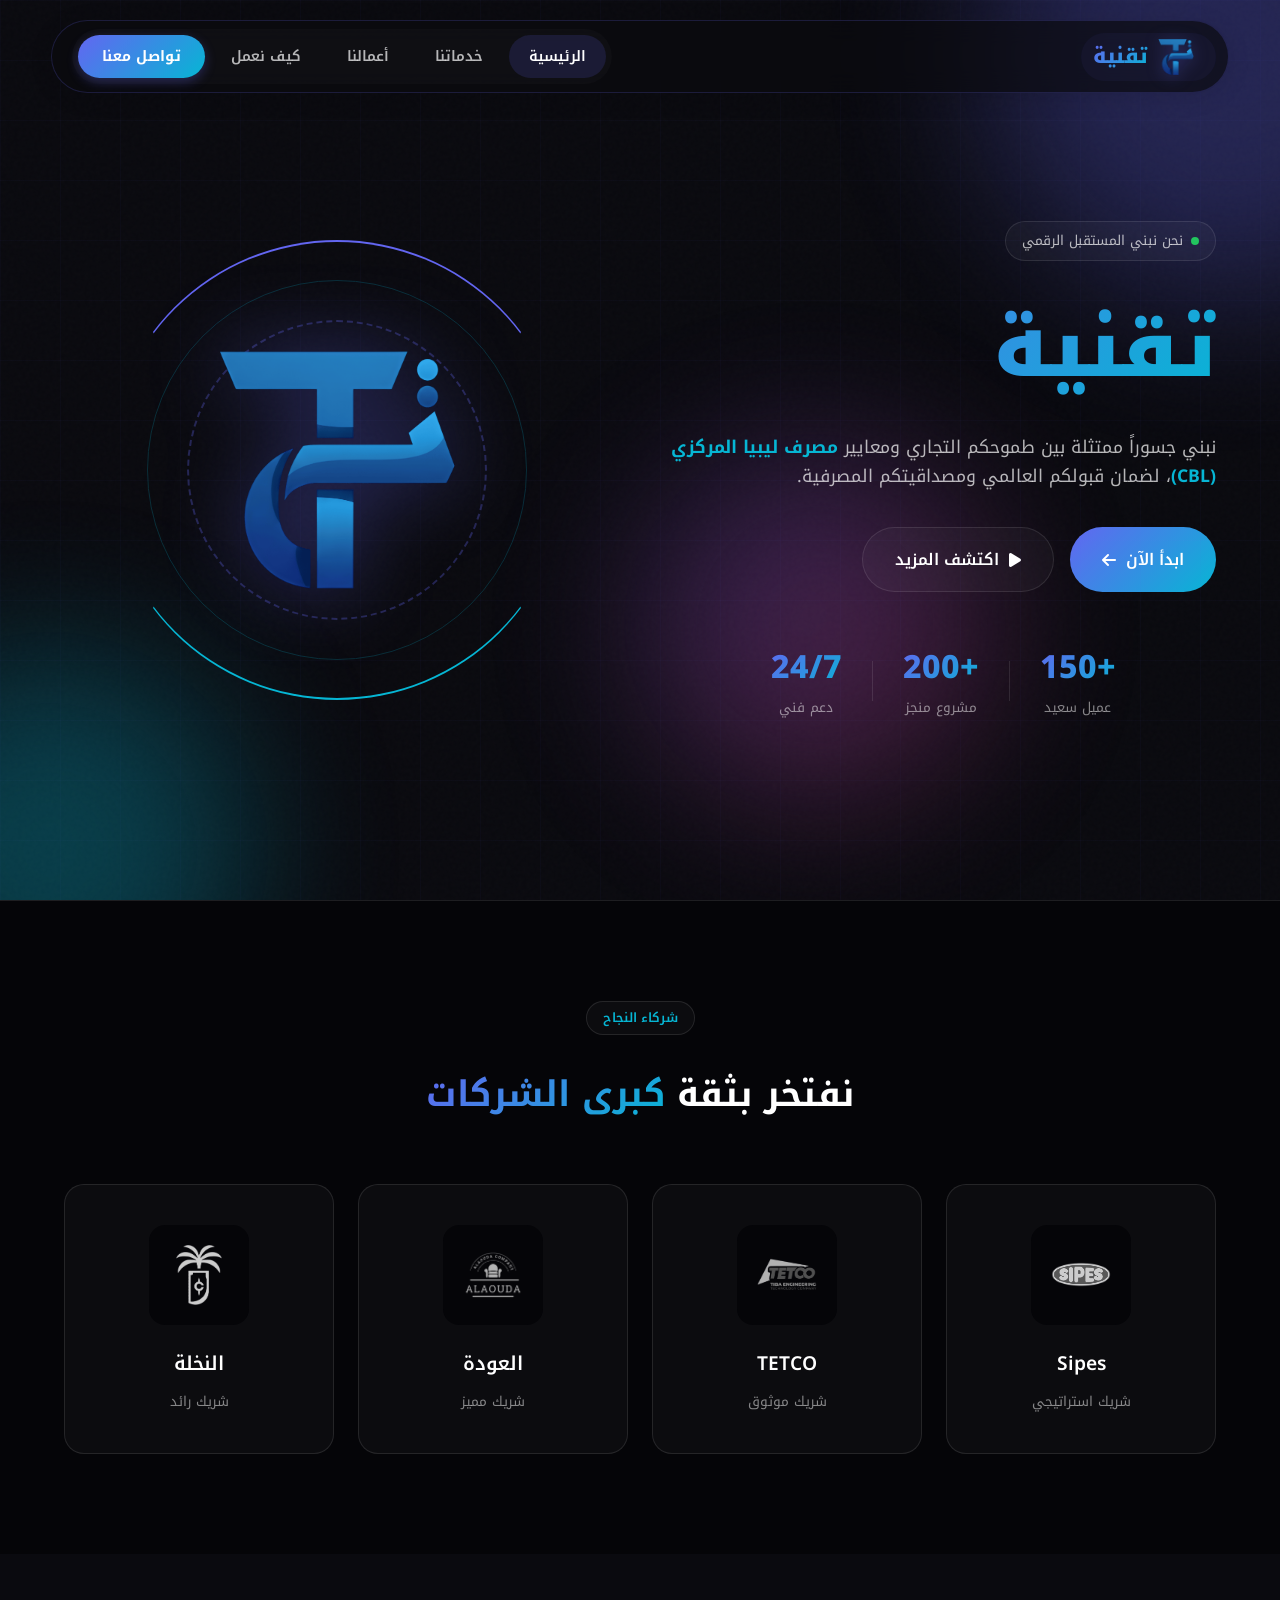
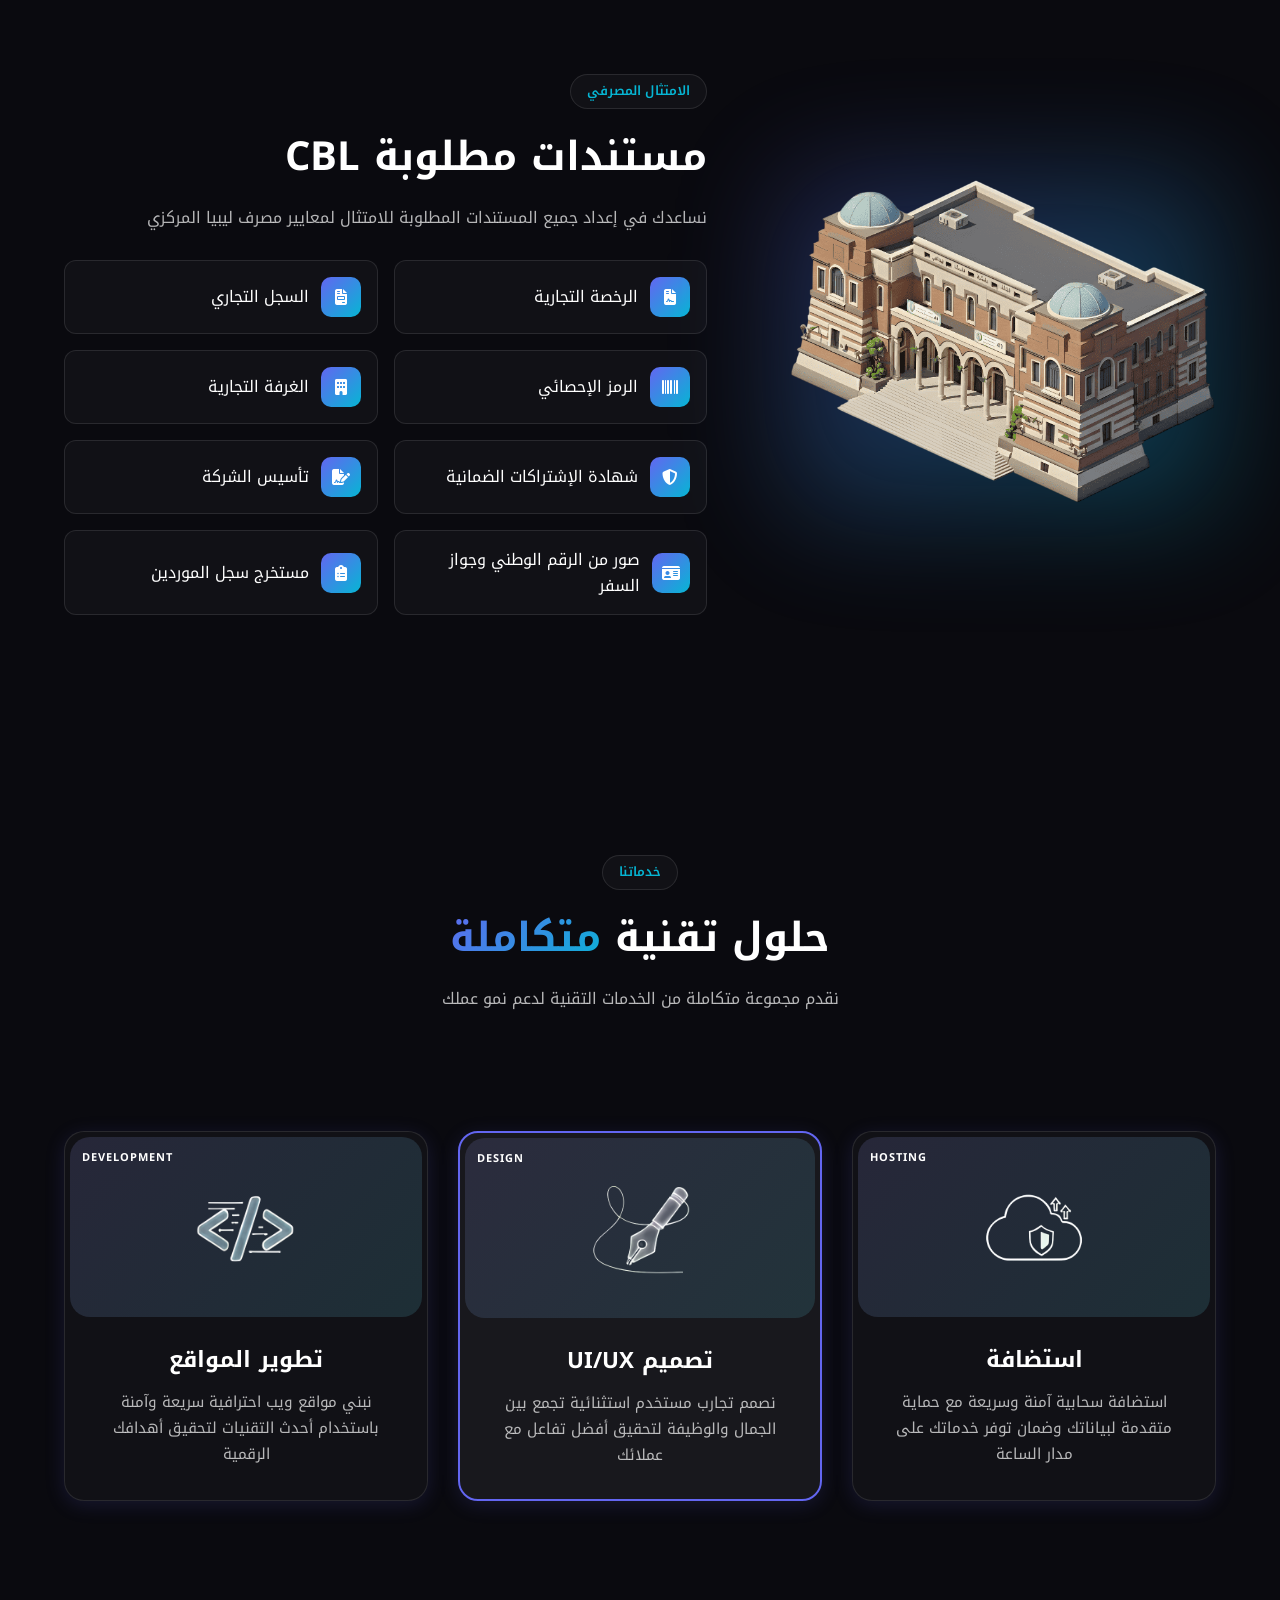
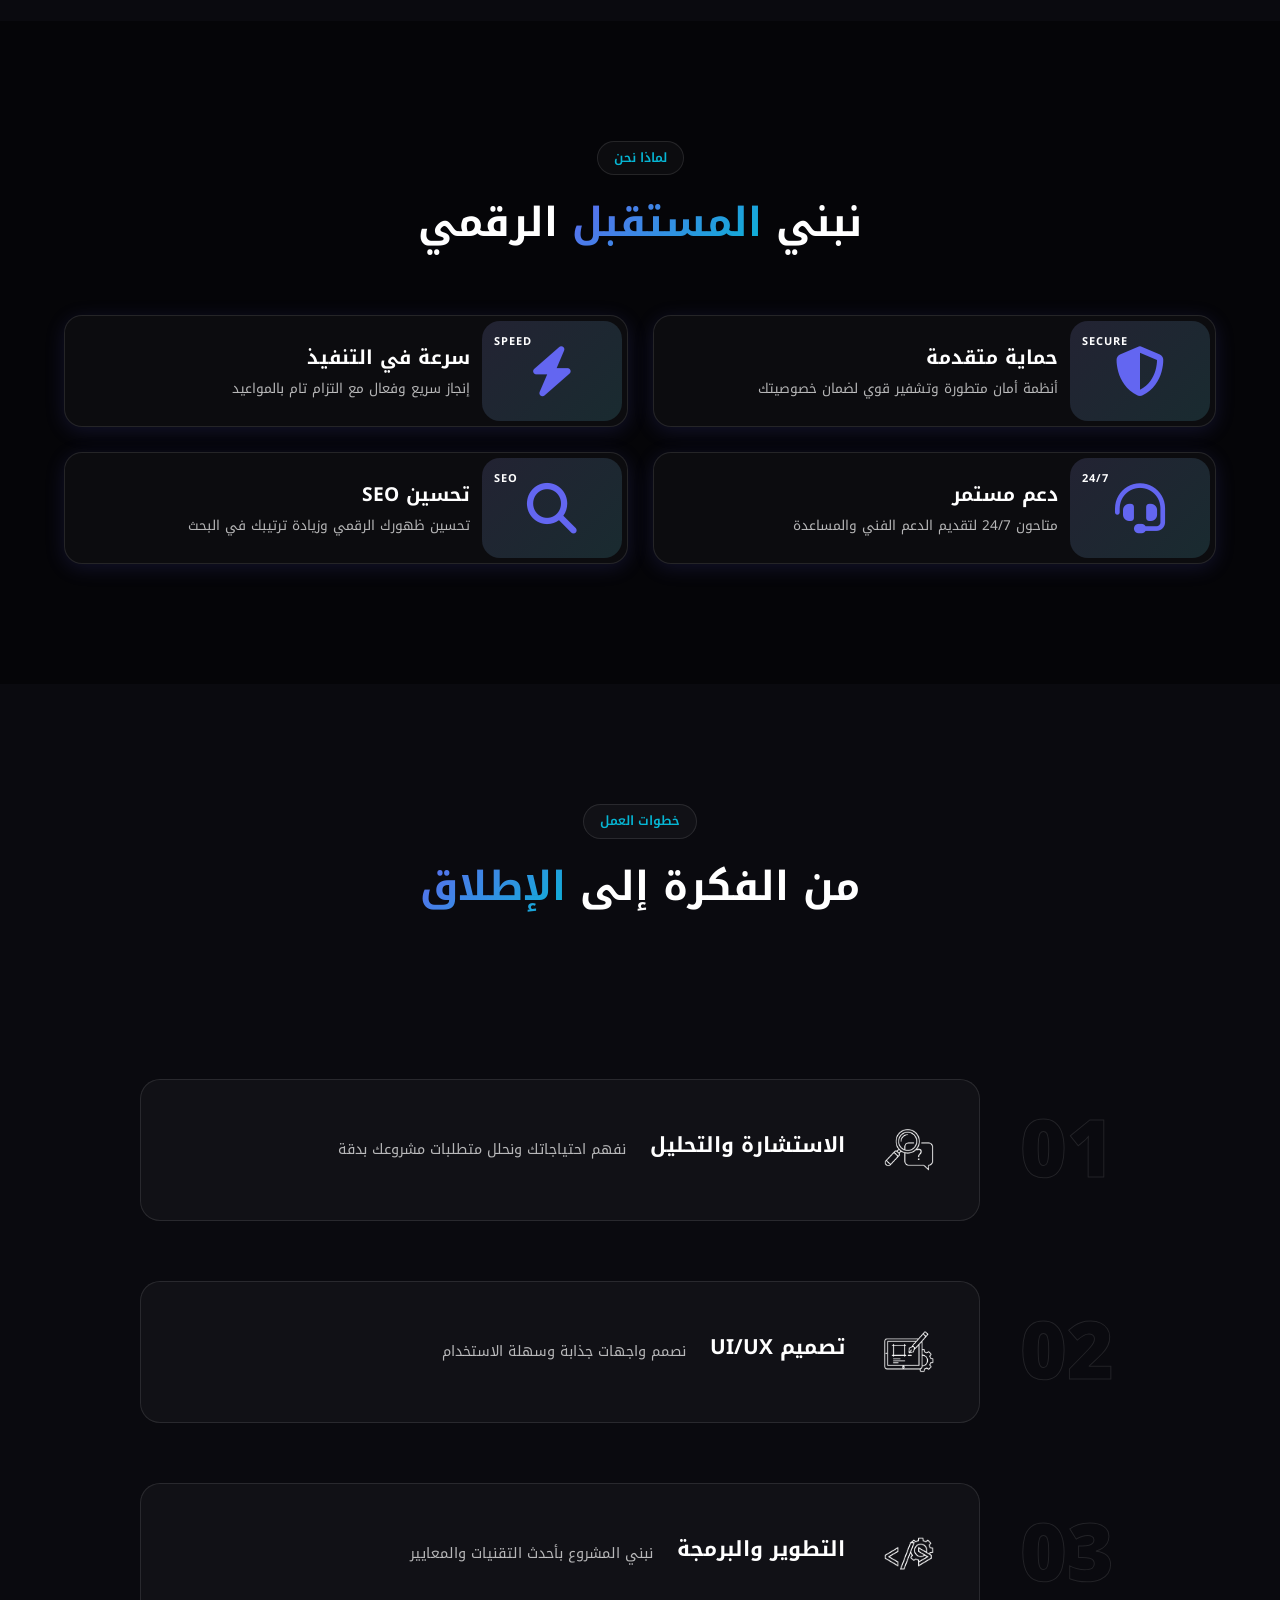
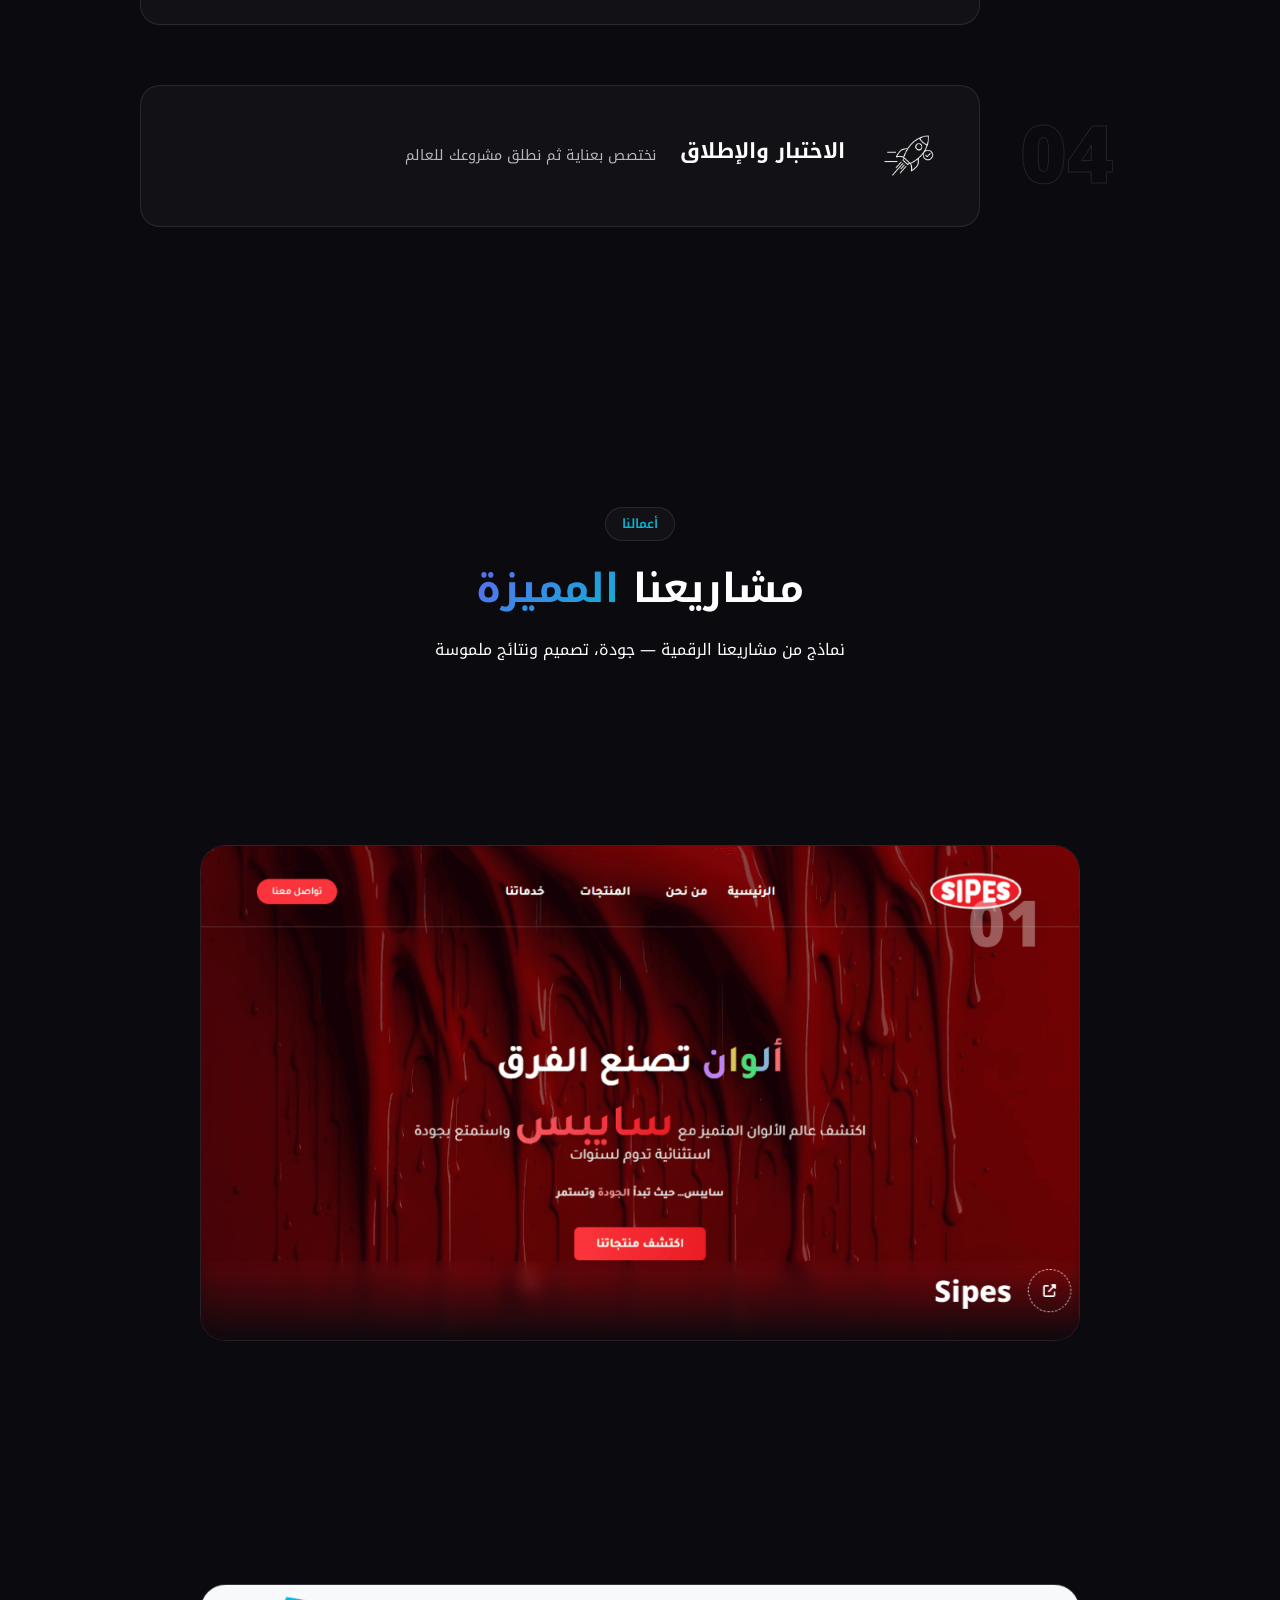
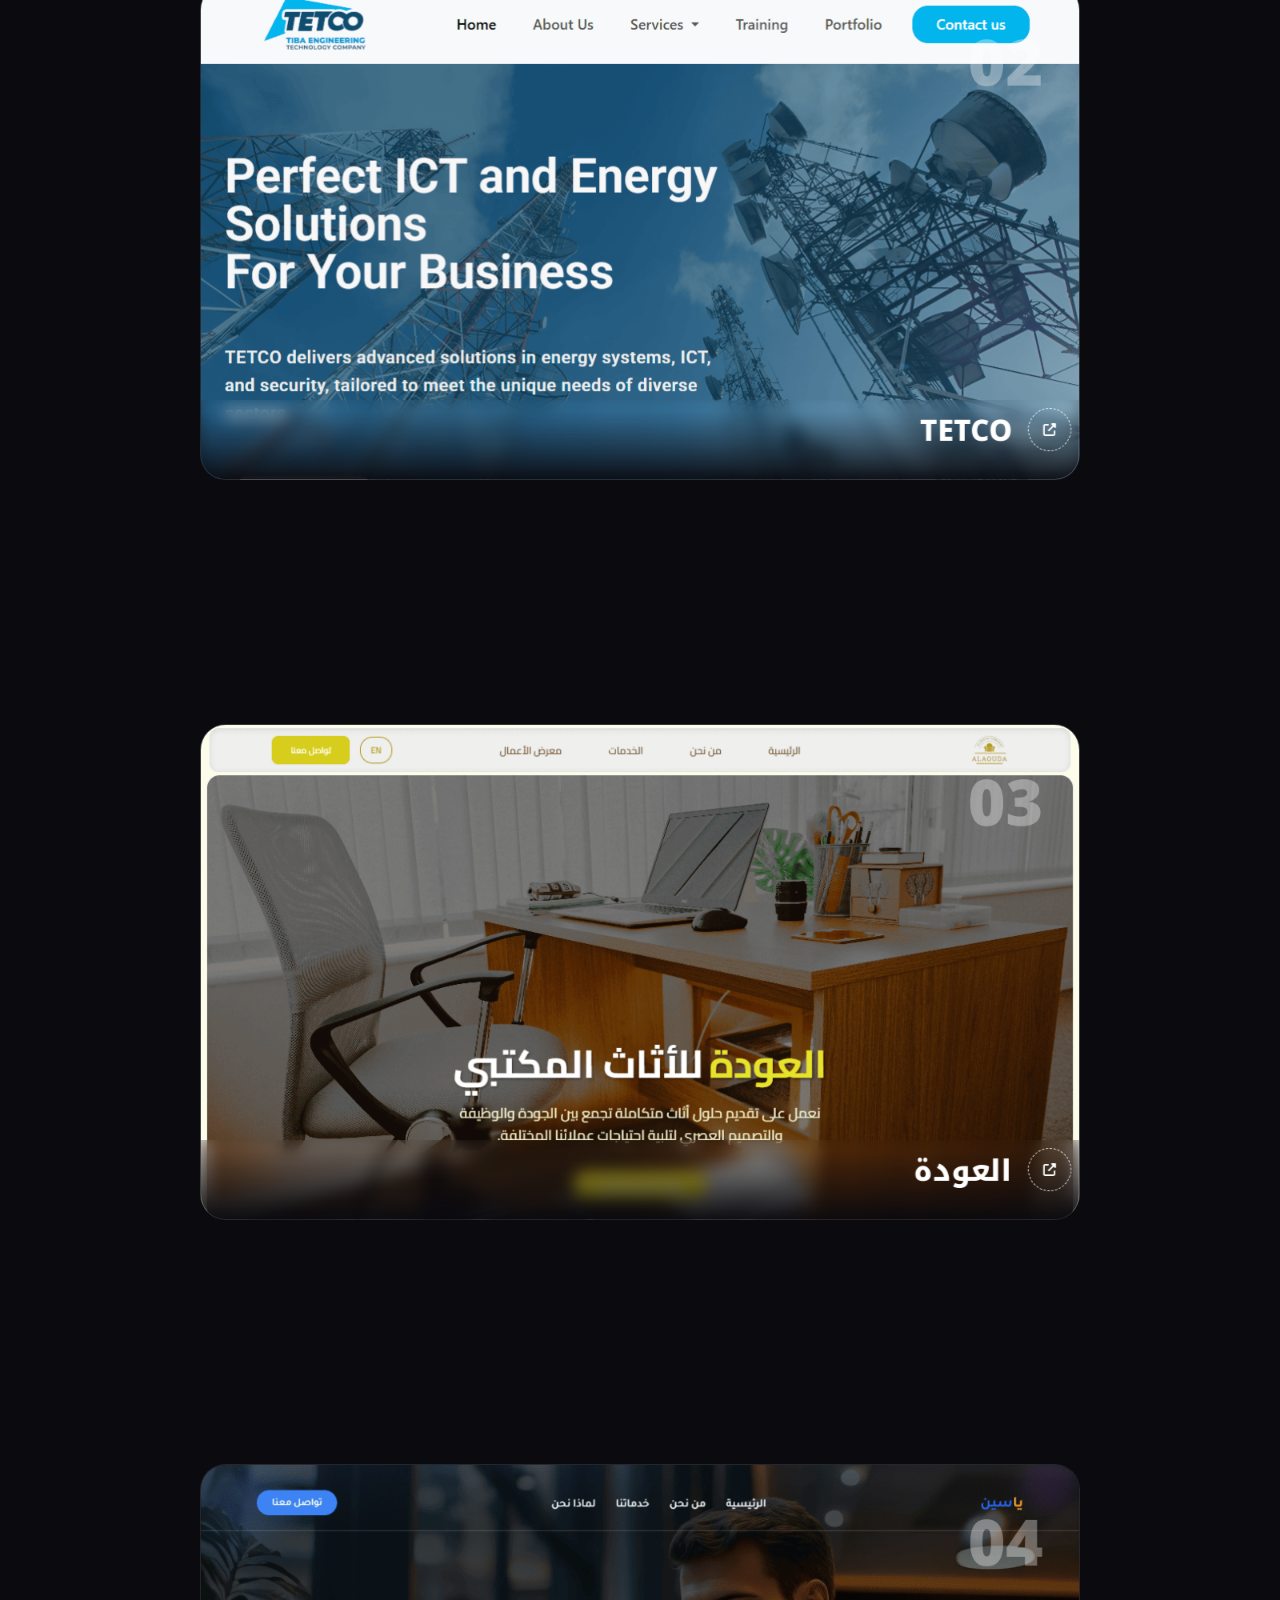
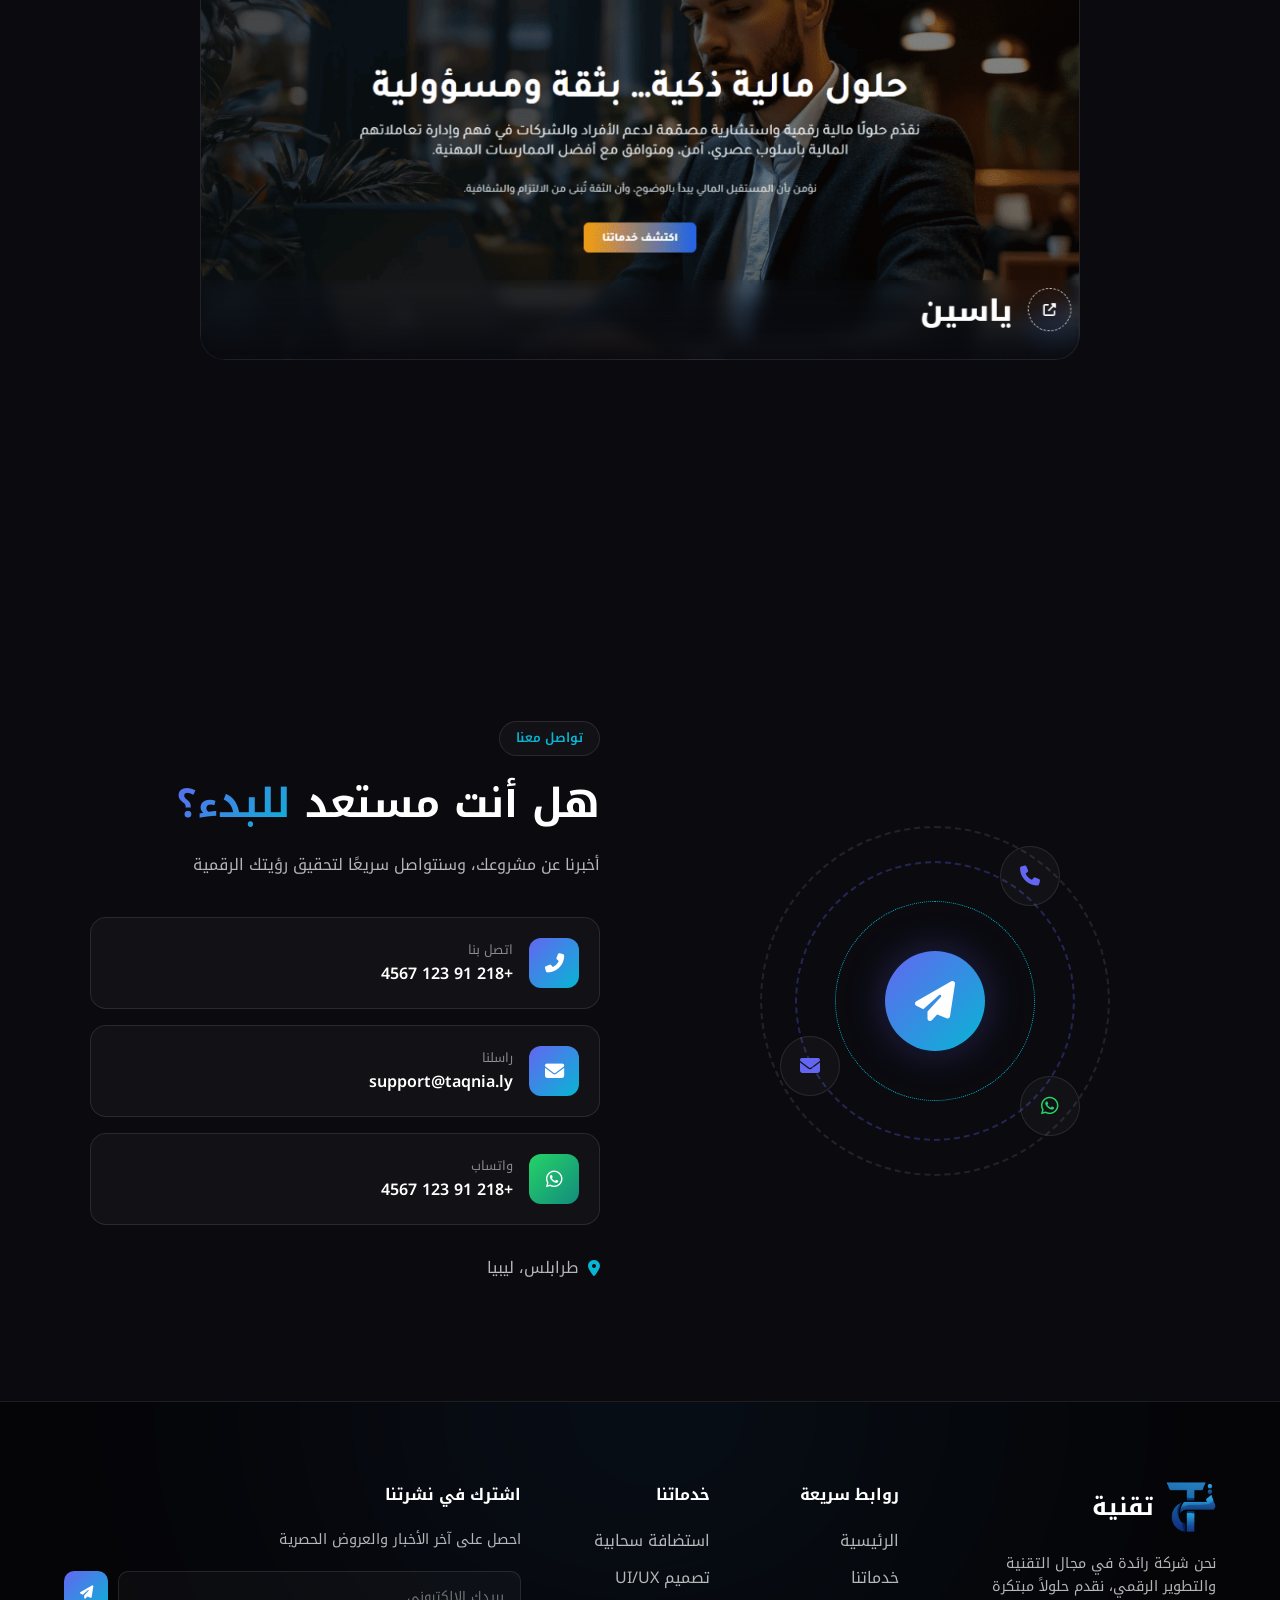
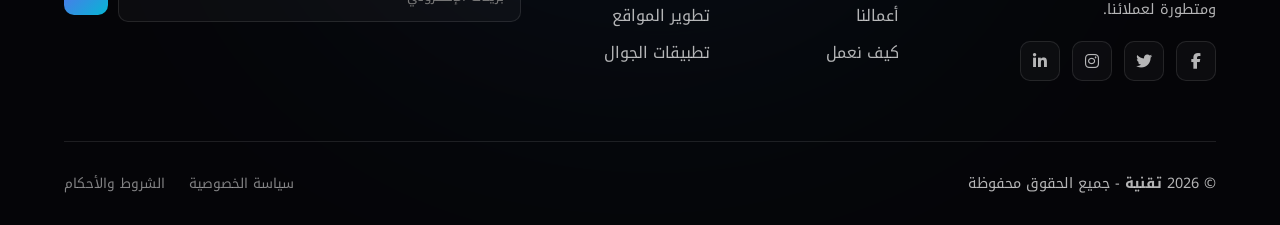
==== commit dad60270: ".." ====
--- a/1/index.html
+++ b/1/index.html
@@ -11,7 +11,7 @@
         rel="stylesheet">
     <link rel="stylesheet" href="https://cdnjs.cloudflare.com/ajax/libs/font-awesome/6.4.0/css/all.min.css">
     <link rel="stylesheet" href="style.css">
-    <link rel="stylesheet" href="portfolio.css">
+    <link rel="stylesheet" href="css/portfolio.css">
 </head>
 
 <body>
--- a/1/css/portfolio.css
+++ b/1/css/portfolio.css
@@ -0,0 +1,223 @@
+/* ------------------------- Portfolio Section ------------------------- */
+
+.portfolio {
+    padding: 120px 5% 180px;
+    /* background: var(--bg-darker); */
+    position: relative;
+
+    /* Depth */
+    perspective: 1200px;
+}
+
+section.portfolio {
+    overflow: visible;
+}
+
+
+/* Container */
+.portfolio-container {
+    max-width: 1100px;
+    margin: 0 auto;
+}
+
+/* Header */
+.section-header {
+    text-align: center;
+    margin-bottom: 120px;
+}
+
+/* Grid becomes vertical stack */
+.portfolio-grid {
+    display: flex;
+    flex-direction: column;
+    gap: 120px;
+}
+
+/* ---------------- Card ---------------- */
+
+.portfolio-item {
+    position: sticky;
+    top: 140px;
+
+    border-radius: 32px;
+    overflow: hidden;
+    background: #0e0f16;
+    border: 1px solid var(--border);
+
+    transform-style: preserve-3d;
+    will-change: transform, filter, opacity;
+
+    transition:
+        transform 0.6s cubic-bezier(.2, .7, .2, 1),
+        filter 0.6s ease,
+        opacity 0.6s ease,
+        box-shadow 0.6s ease;
+
+    /* Scroll animation */
+    animation: stack-card linear forwards;
+    animation-timeline: view();
+    animation-range: entry 0% exit 100%;
+
+    z-index: 1;
+    opacity: 1 !important;
+    scale: 0.8;
+}
+
+/* THE MAGIC */
+@keyframes stack-card {
+    0% {
+        transform: translateY(0) scale(1) translateZ(0);
+        filter: blur(0);
+        opacity: 1;
+    }
+
+    40% {
+        transform: translateY(-40px) scale(.96) translateZ(-60px);
+        filter: blur(.5px);
+        opacity: .9;
+    }
+
+    70% {
+        transform: translateY(-90px) scale(.92) translateZ(-120px);
+        filter: blur(1.2px);
+        opacity: .7;
+    }
+
+    100% {
+        transform: translateY(-140px) scale(.88) translateZ(-200px);
+        filter: blur(2px);
+        opacity: .45;
+    }
+}
+
+/* Hover brings card forward */
+.portfolio-item:hover {
+    transform: translateY(-12px) scale(1.02) translateZ(80px);
+    box-shadow:
+        0 40px 80px rgba(0, 0, 0, .6),
+        0 0 0 1px var(--primary);
+}
+
+/* ---------------- Image ---------------- */
+
+.portfolio-image {
+    position: relative;
+    aspect-ratio: 16/9;
+    overflow: hidden;
+}
+
+.portfolio-image img {
+    width: 100%;
+
+    transition: transform 1.2s cubic-bezier(.2, .7, .2, 1);
+}
+
+.portfolio-item:hover img {
+    transform: scale(1.12);
+}
+
+/* Overlay */
+.portfolio-overlay {
+    position: absolute;
+
+
+    background:
+        linear-gradient(180deg,
+            rgba(10, 10, 15, .2) 0%,
+            rgba(10, 10, 15, .6) 55%,
+            rgba(10, 10, 15, .95) 100%);
+
+    display: flex;
+    justify-content: flex-start;
+    align-items: flex-start;
+    gap: 20px;
+
+    padding: 10px;
+
+    transform: translateZ(60px);
+    bottom: 0;
+    width: 100%;
+    backdrop-filter: brightness(01.5) blur(10px);
+}
+
+/* Category */
+.portfolio-category {
+    font-size: .85rem;
+    color: var(--accent);
+    background: rgba(6, 182, 212, .12);
+    padding: 6px 18px;
+    border-radius: 50px;
+    margin-bottom: 14px;
+}
+
+/* Title */
+.portfolio-overlay h3 {
+    font-size: 2.3rem;
+    font-weight: 800;
+    color: #fff;
+    margin-bottom: 20px;
+}
+
+/* Button circle */
+.portfolio-overlay i {
+    width: 54px;
+    height: 54px;
+    border-radius: 50%;
+
+    display: flex;
+    align-items: center;
+    justify-content: center;
+
+    transition: .4s cubic-bezier(.2, .7, .2, 1);
+    border: 1px dashed;
+    color: white;
+}
+
+.portfolio-item:hover .portfolio-overlay i {
+    transform: rotate(-45deg) scale(1.15);
+    box-shadow: 0 0 30px var(--primary);
+}
+
+/* Index number */
+.portfolio-item::before {
+    content: "0" attr(data-index);
+    position: absolute;
+    top: 35px;
+    right: 45px;
+
+    font-size: 5rem;
+    font-weight: 900;
+    color: rgba(255, 255, 255, 0.349);
+
+    transform: translateZ(40px);
+    z-index: 2;
+}
+
+/* Responsive */
+@media (max-width: 900px) {
+    .portfolio-item {
+        top: 100px;
+        scale: 0.9;
+    }
+
+    .portfolio-overlay h3 {
+        font-size: 1.6rem;
+    }
+
+    .portfolio-grid {
+        gap: 0px;
+    }
+    .portfolio-image{
+        aspect-ratio: auto;
+    }
+}
+
+@media (max-width: 600px) {
+    .portfolio {
+        padding: 80px 5% 120px;
+    }
+
+    .portfolio-overlay {
+        padding: 28px;
+    }
+}
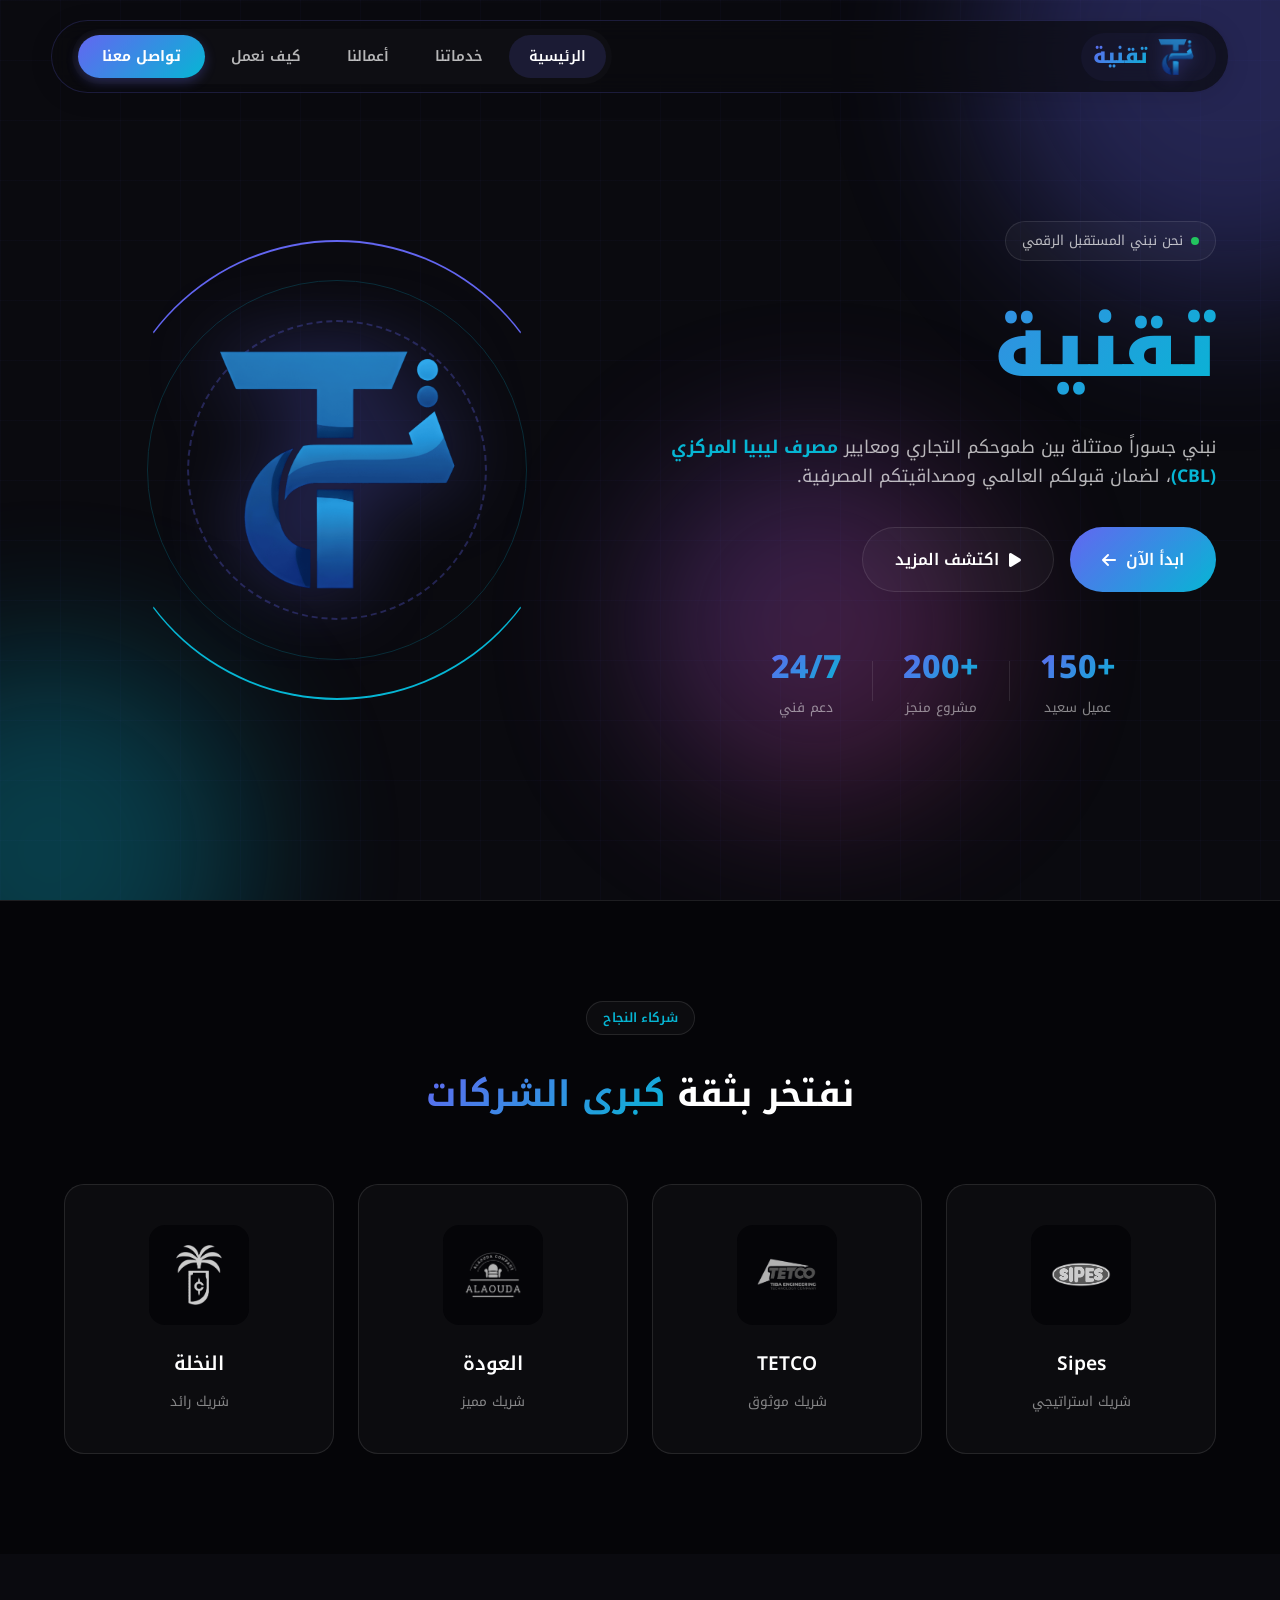
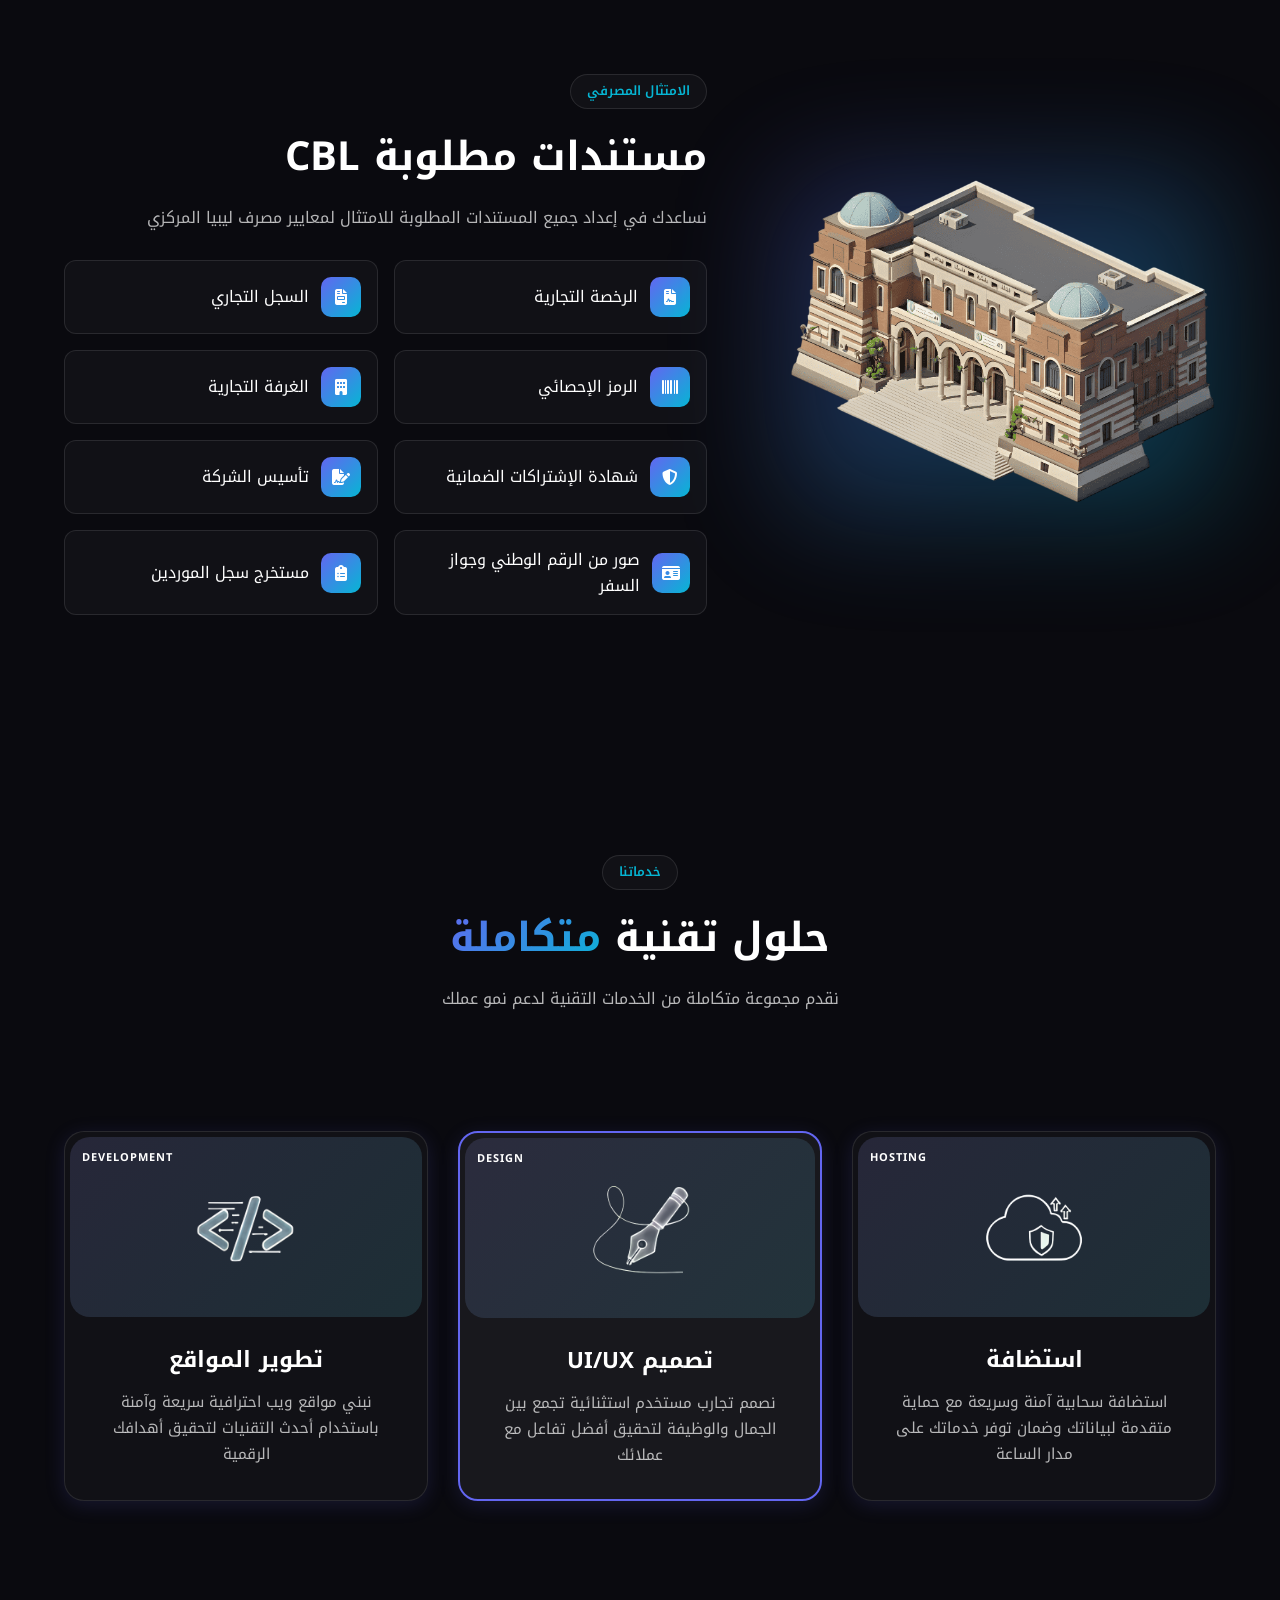
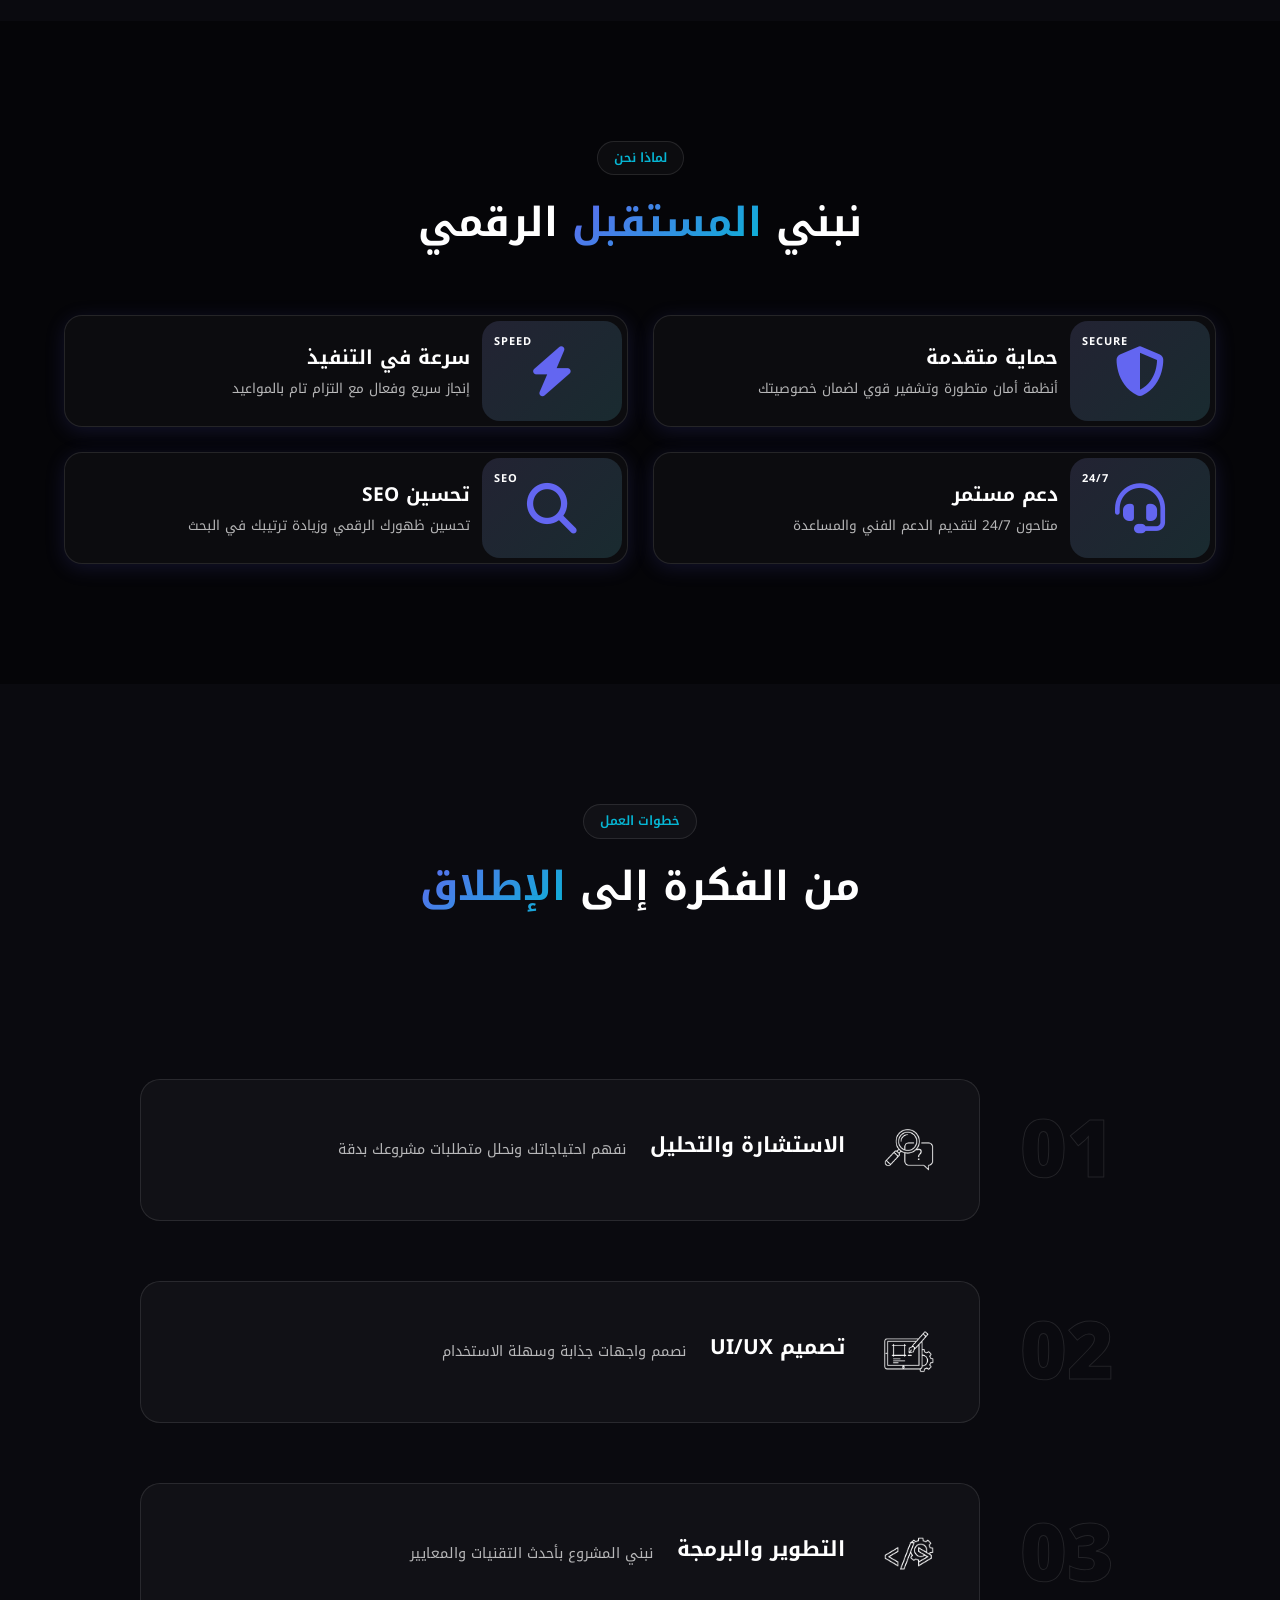
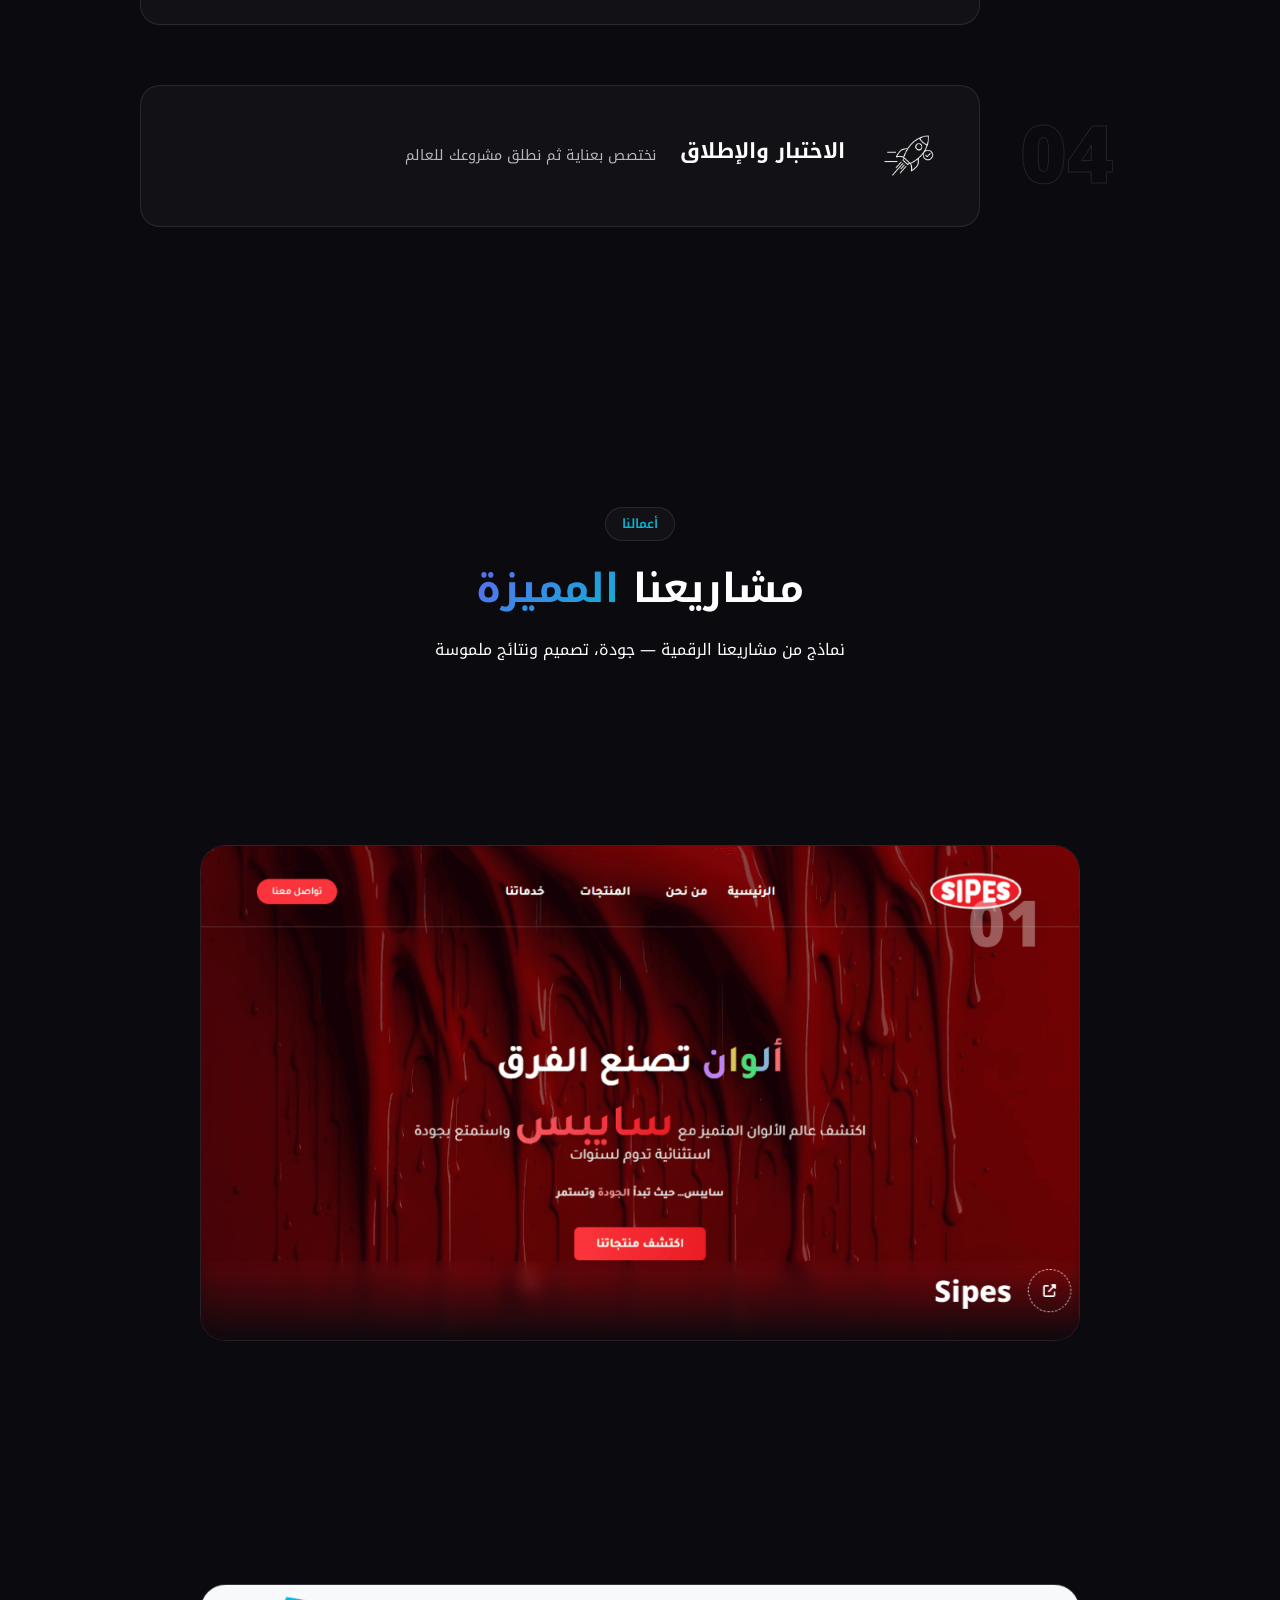
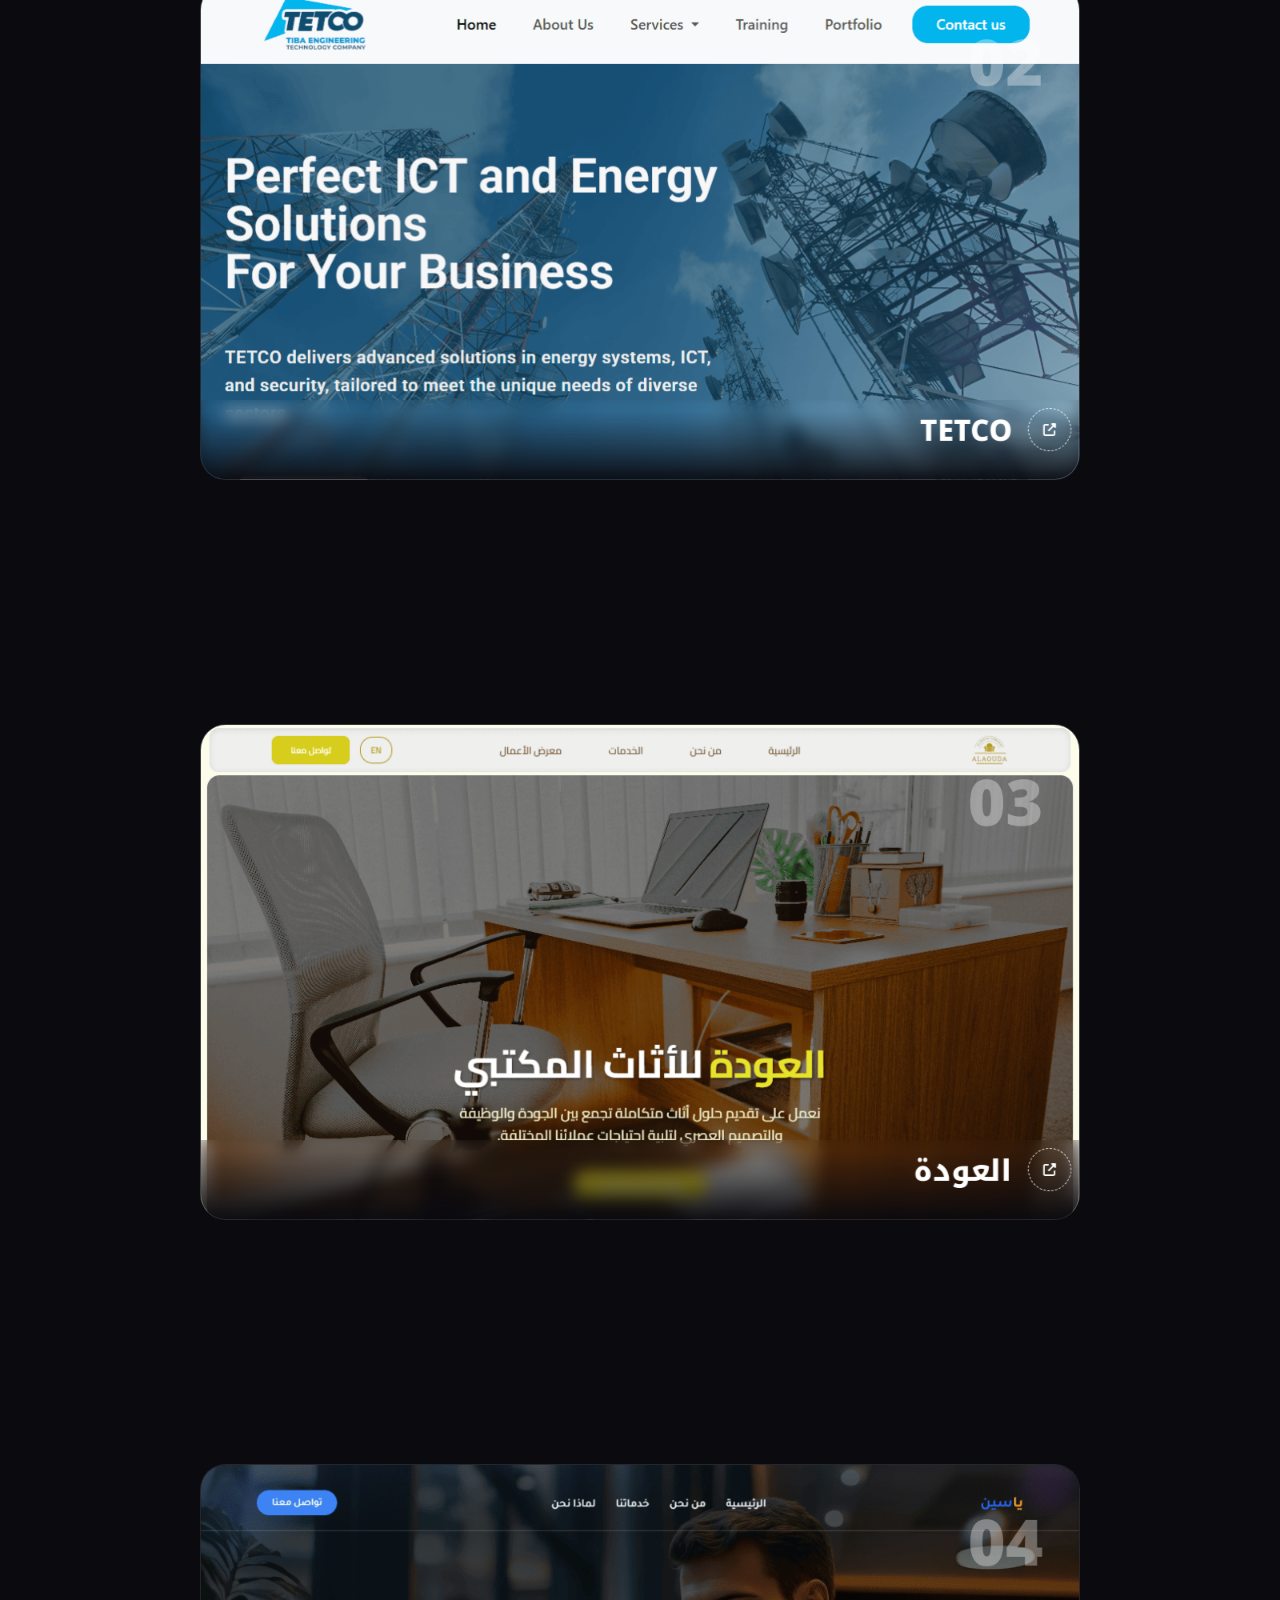
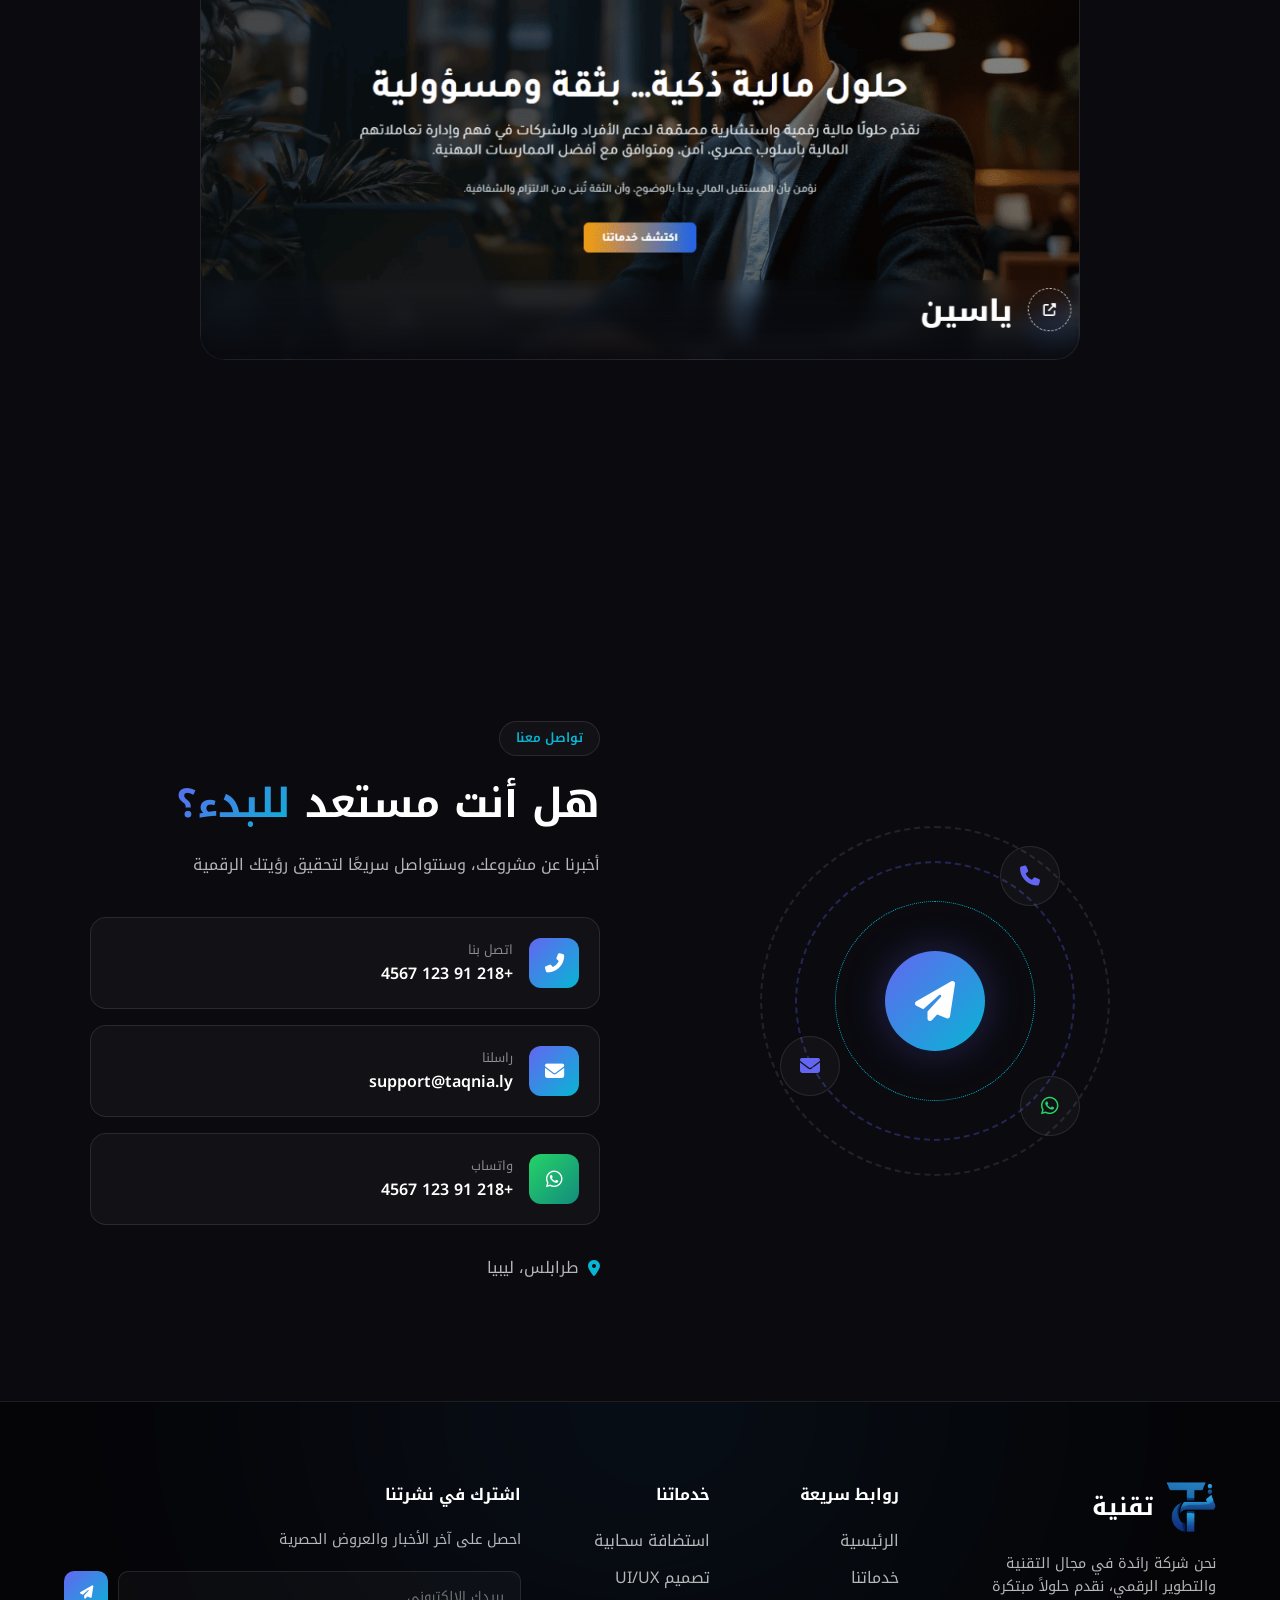
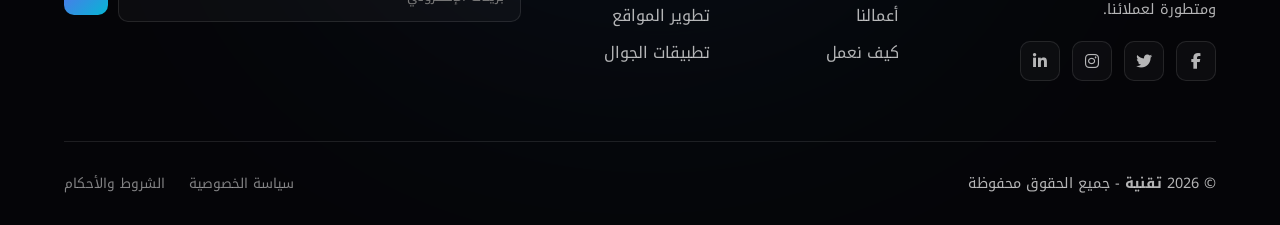
==== commit e1673868: "????" ====
--- a/1/index.html
+++ b/1/index.html
@@ -20,7 +20,7 @@
         <div class="gradient-orb orb-1"></div>
         <div class="gradient-orb orb-2"></div>
         <div class="gradient-orb orb-3"></div>
-        <div class="noise-overlay"></div>
+        <!-- <div class="noise-overlay"></div> -->
     </div>
 
     <header id="header">
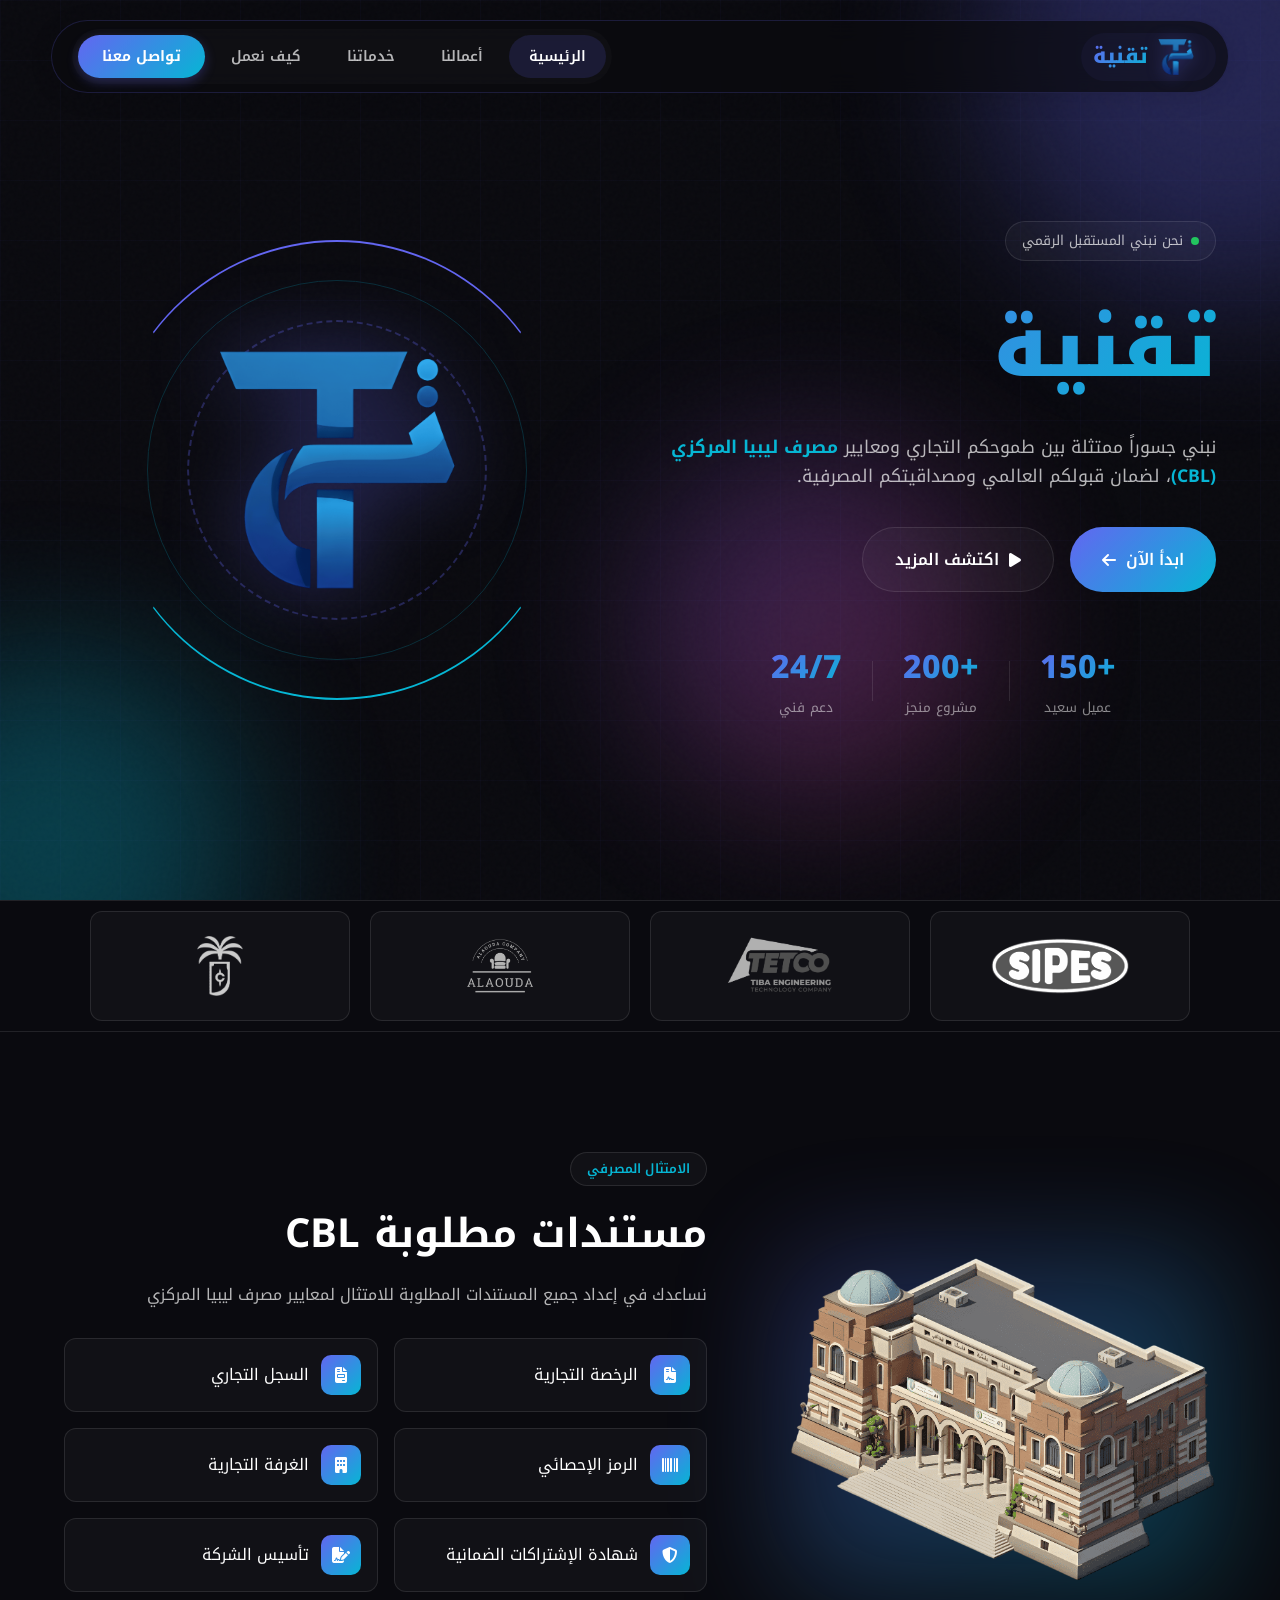
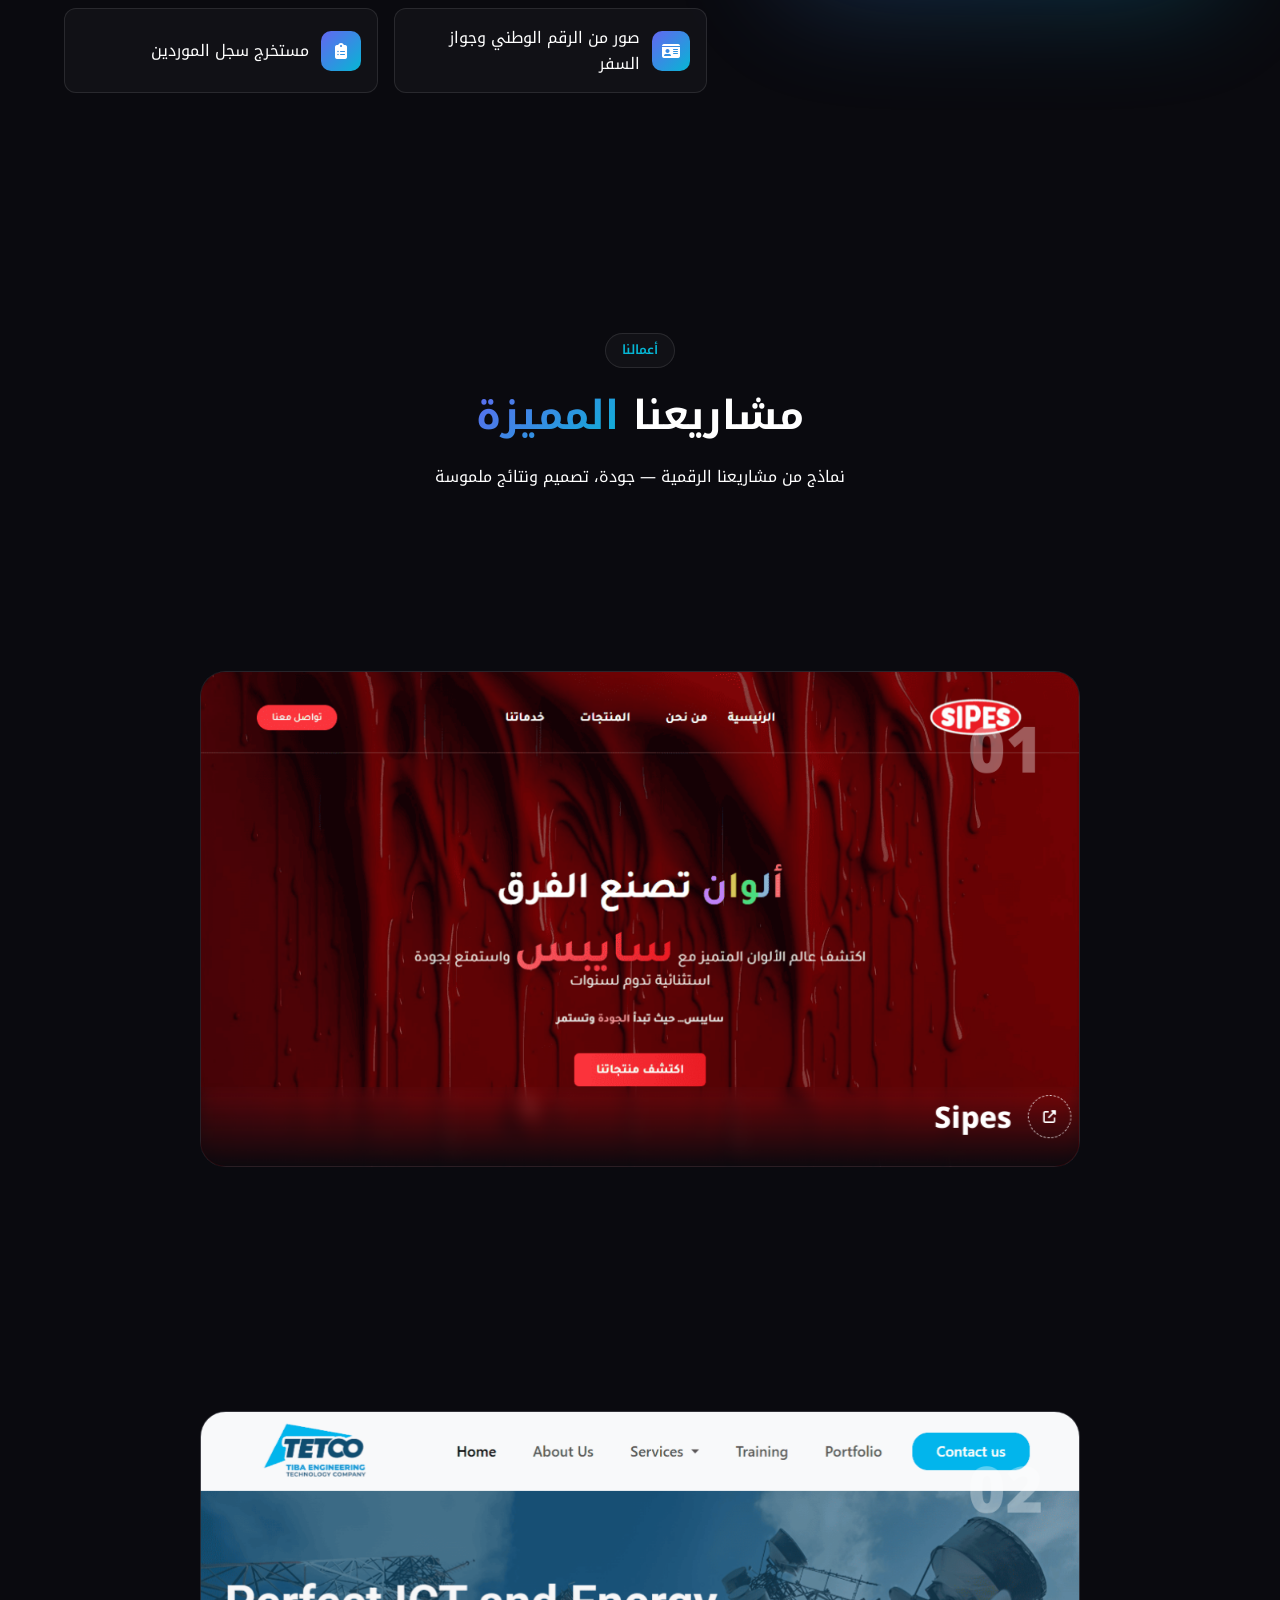
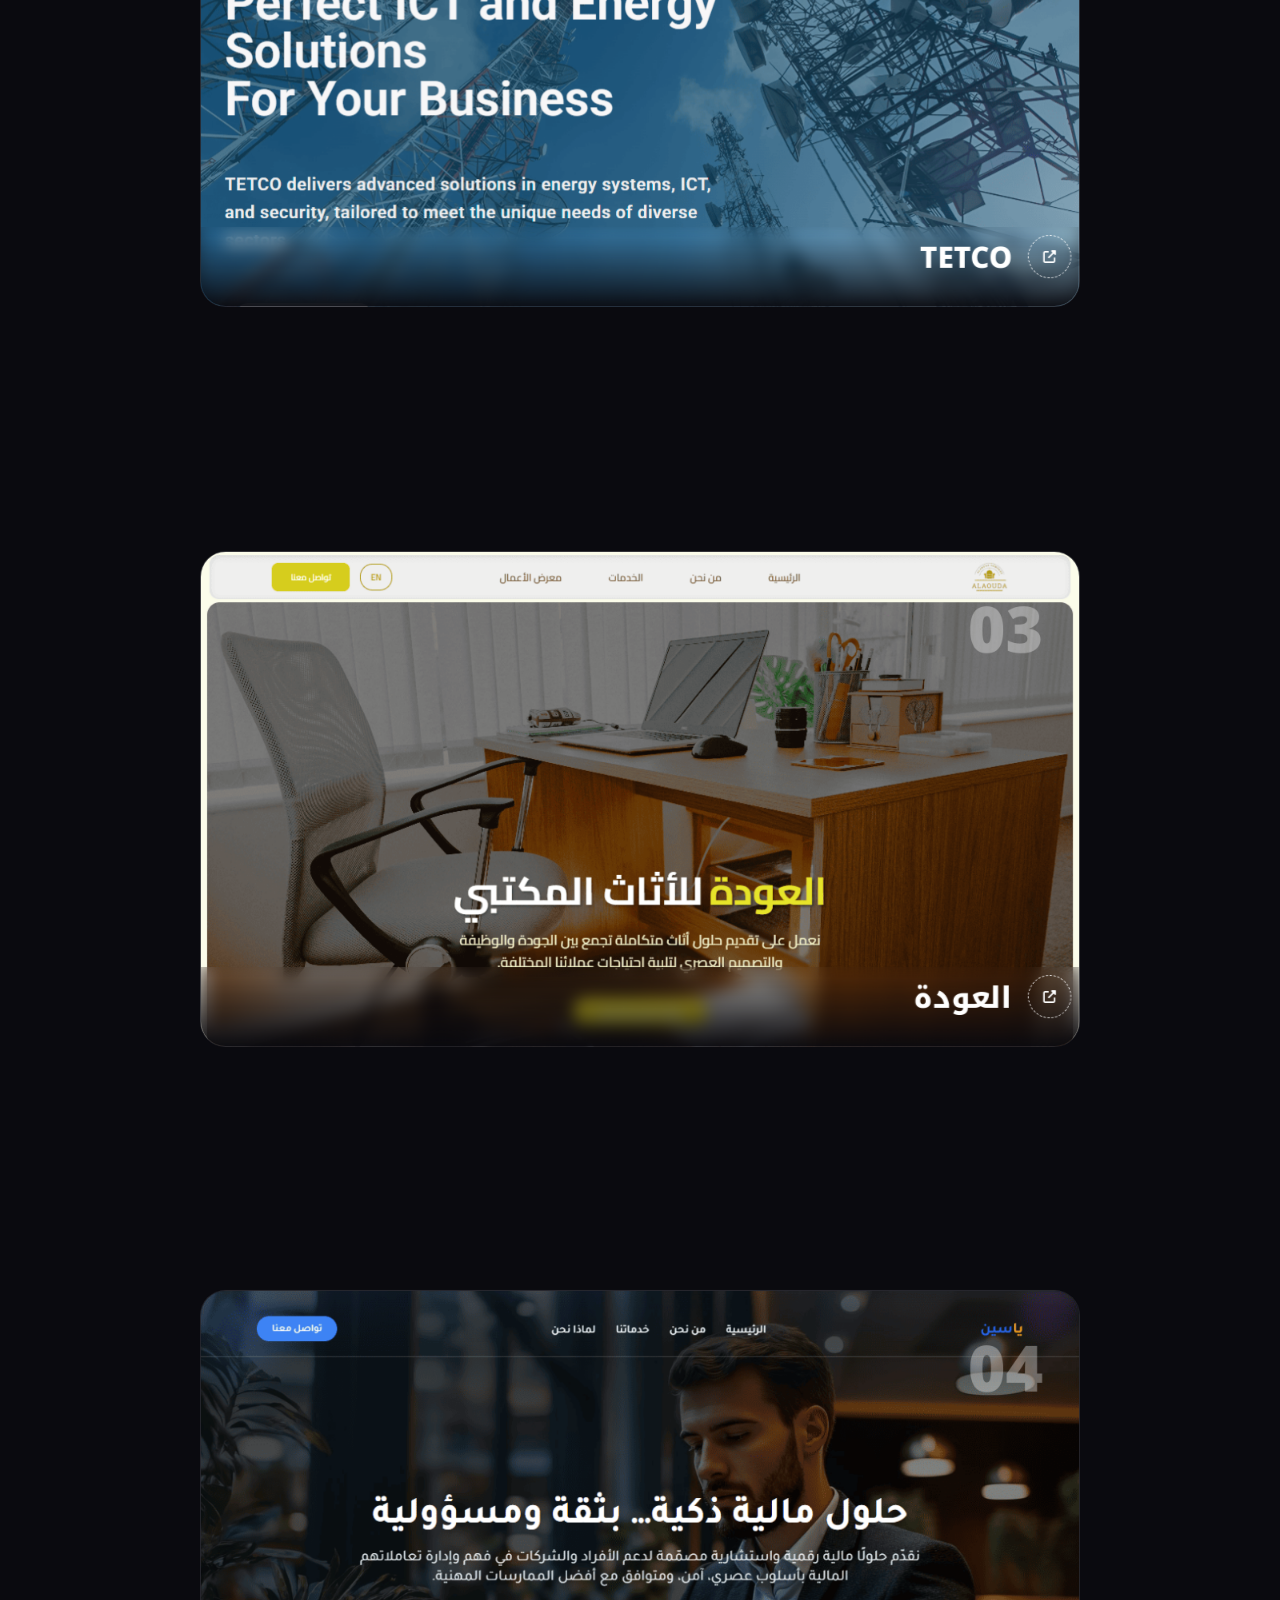
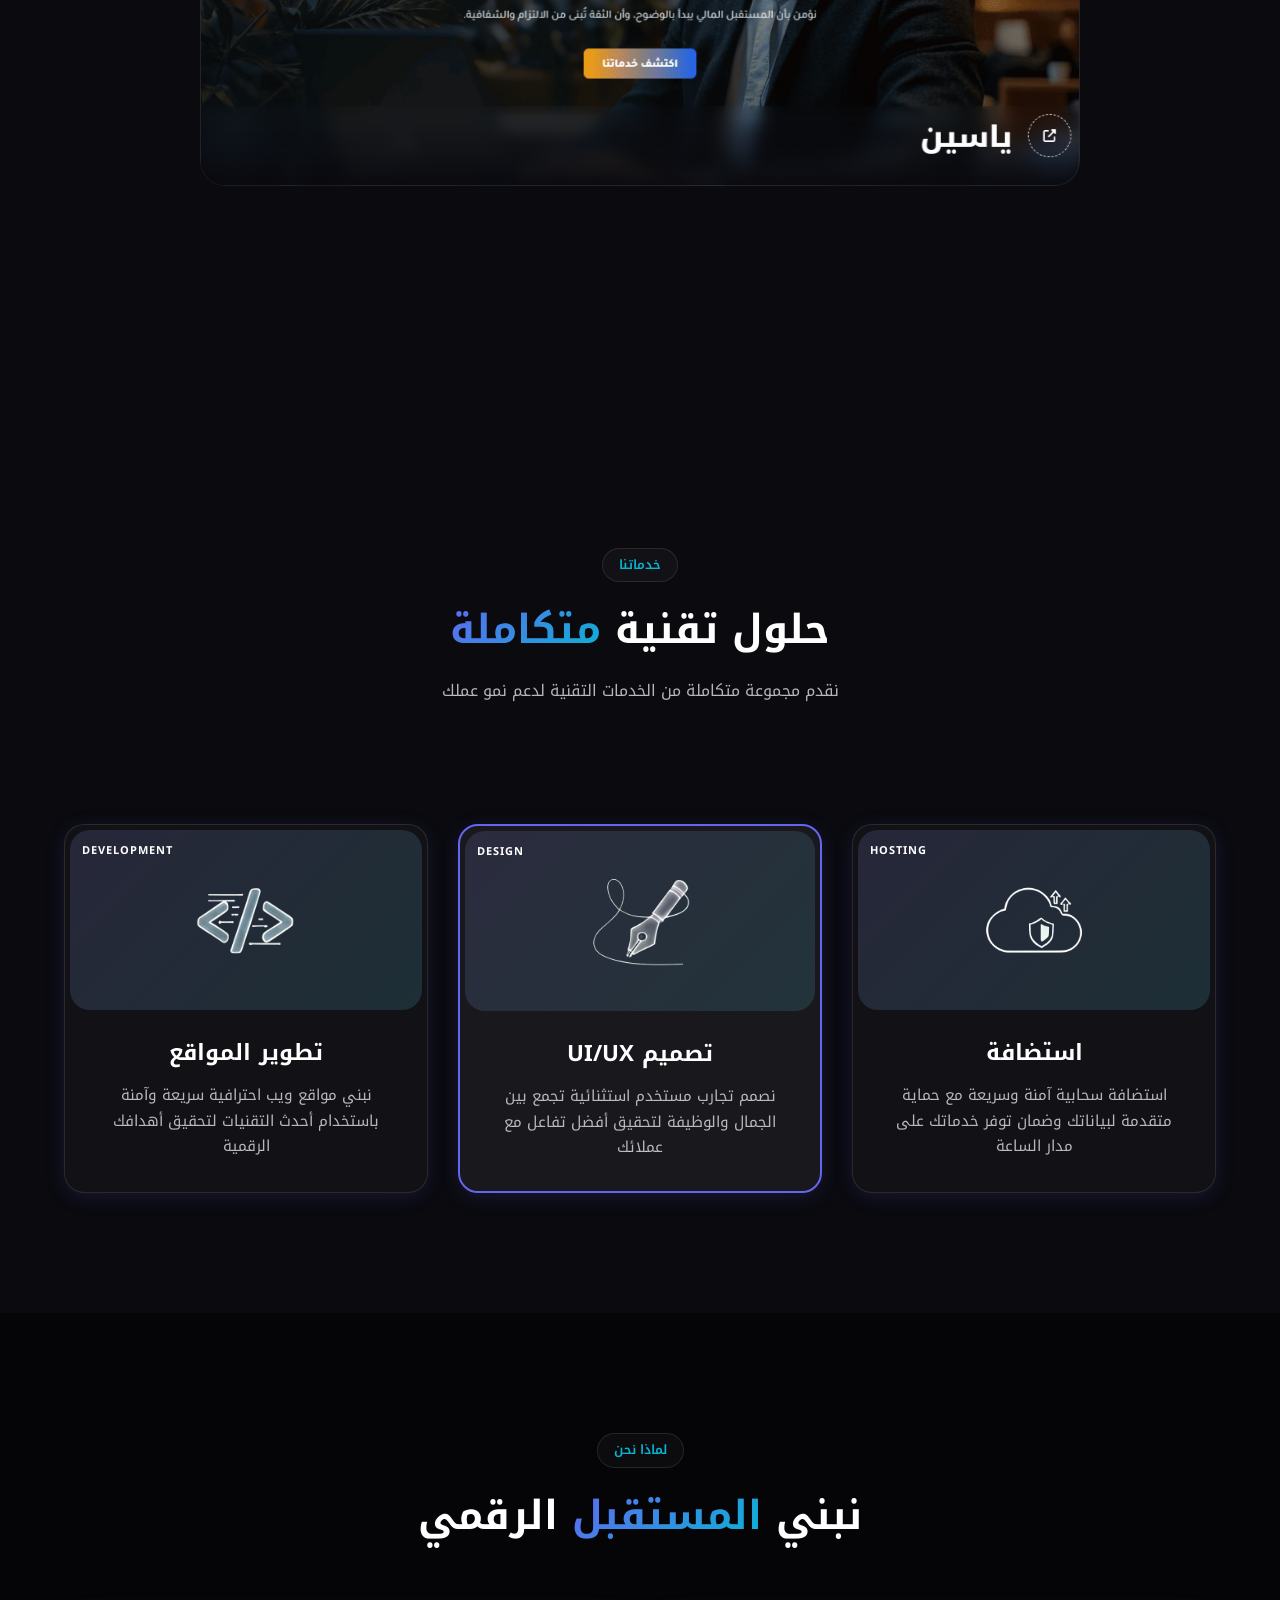
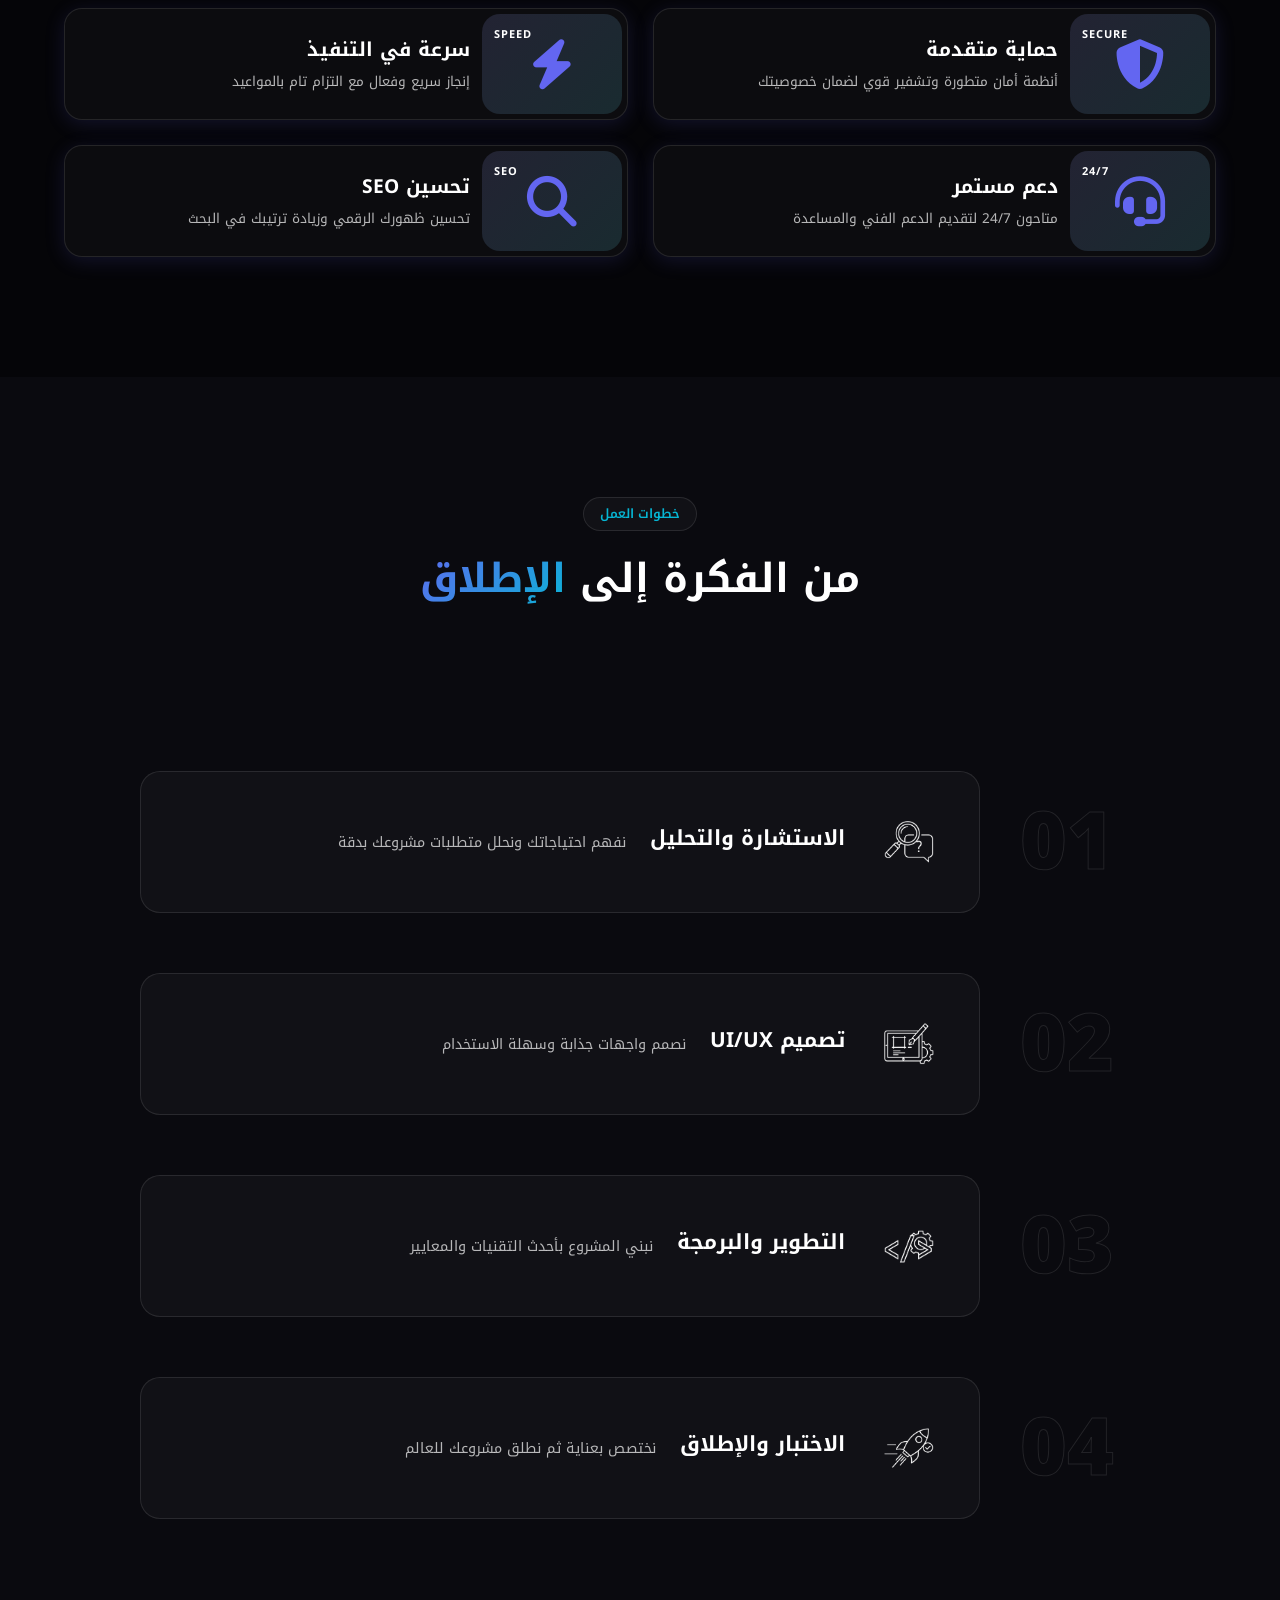
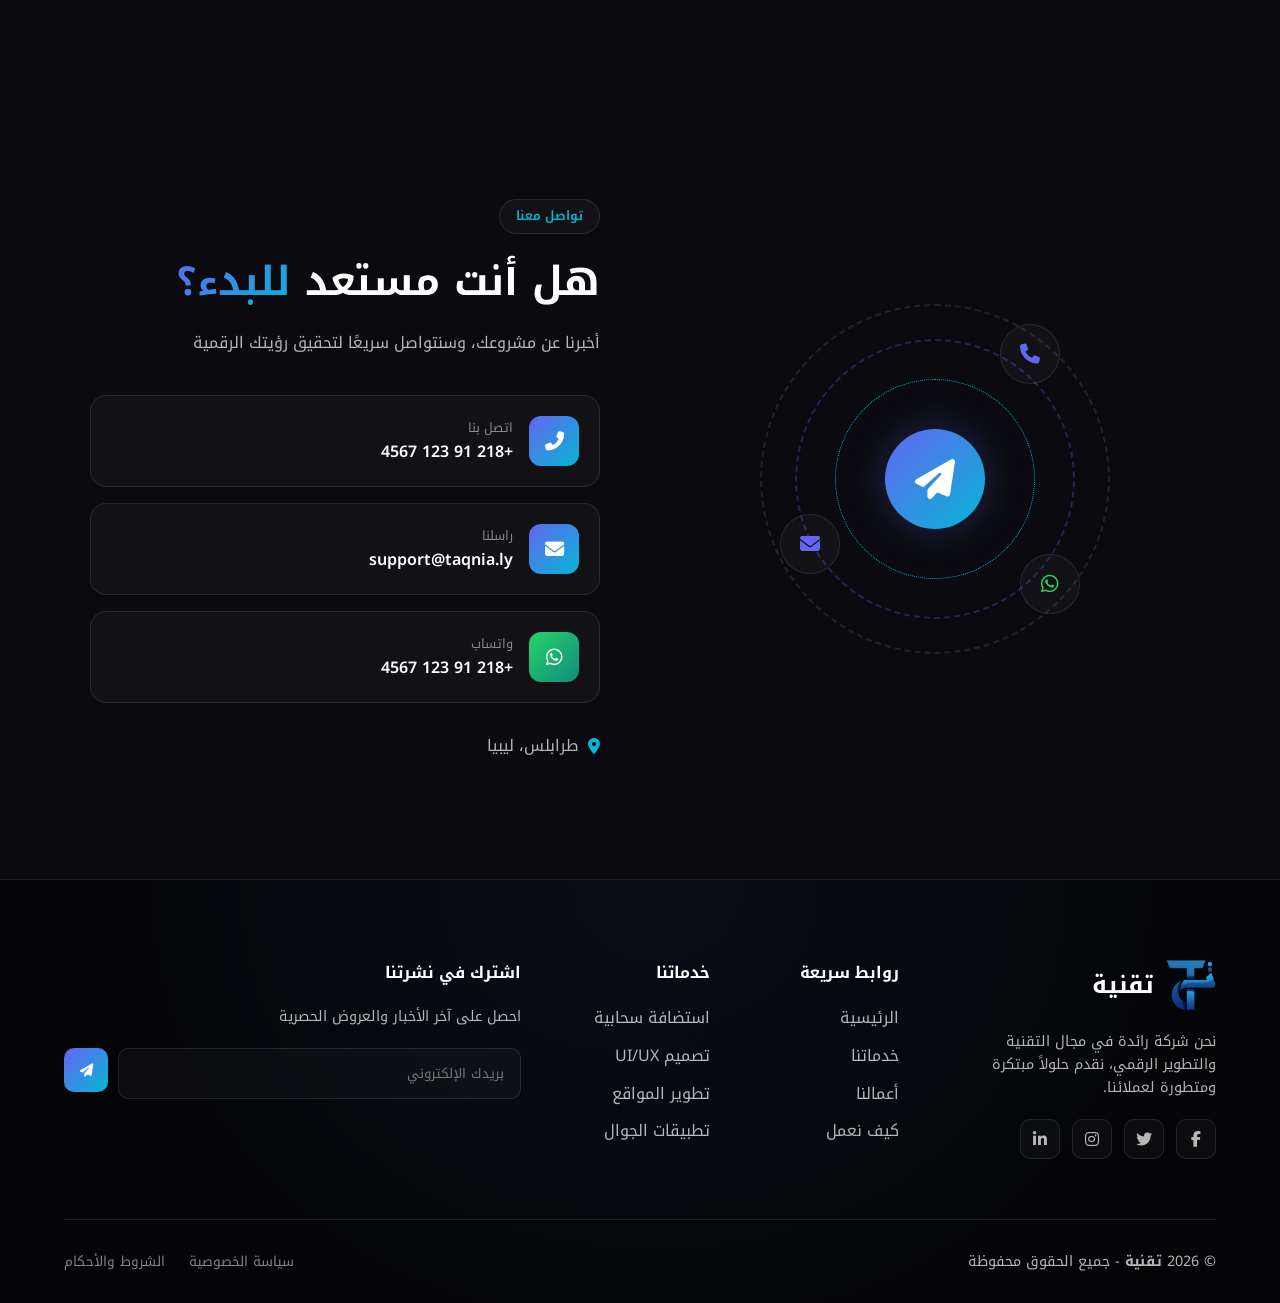
==== commit 332a6f48: "hammam" ====
--- a/1/index.html
+++ b/1/index.html
@@ -3,7 +3,7 @@
 
 <head>
     <meta charset="UTF-8">
-    <meta name="viewport" content="width=device-width, initial-scale=1.0">
+    <meta name="viewport" content="width=device-width, initial-scale=1.0, maximum-scale=1.0, user-scalable=no">
     <title>تقنية - حلول تقنية متكاملة</title>
     <link rel="preconnect" href="https://fonts.googleapis.com">
     <link rel="preconnect" href="https://fonts.gstatic.com" crossorigin>
@@ -11,6 +11,8 @@
         rel="stylesheet">
     <link rel="stylesheet" href="https://cdnjs.cloudflare.com/ajax/libs/font-awesome/6.4.0/css/all.min.css">
     <link rel="stylesheet" href="style.css">
+    <link rel="stylesheet" href="css/landing.css">
+    <link rel="stylesheet" href="css/partners.css">
     <link rel="stylesheet" href="css/portfolio.css">
 </head>
 
@@ -20,7 +22,7 @@
         <div class="gradient-orb orb-1"></div>
         <div class="gradient-orb orb-2"></div>
         <div class="gradient-orb orb-3"></div>
-        <!-- <div class="noise-overlay"></div> -->
+        <div class="noise-overlay"></div>
     </div>
 
     <header id="header">
@@ -33,8 +35,8 @@
 
             <nav id="nav">
                 <a href="#" class="active">الرئيسية</a>
+                <a href="#portfolio">أعمالنا</a>
                 <a href="#services">خدماتنا</a>
-                <a href="#portfolio">أعمالنا</a>
                 <a href="#how-we-work">كيف نعمل</a>
                 <a href="#contact" class="header-cta">تواصل معنا</a>
             </nav>
@@ -100,46 +102,18 @@
 
     <section class="partners-section">
         <div class="partners-container">
-            <div class="partners-header">
-                <span class="section-badge">شركاء النجاح</span>
-                <h2 class="partners-title">نفتخر بثقة <span class="gradient-text">كبرى الشركات</span></h2>
-            </div>
             <div class="partners-grid">
                 <div class="partner-card">
-                    <div class="partner-logo">
-                        <img src="../images/cline/sipes-logo.png" alt="Sipes">
-                    </div>
-                    <div class="partner-info">
-                        <h4>Sipes</h4>
-                        <span>شريك استراتيجي</span>
-                    </div>
+                    <img src="../images/cline/sipes-logo.png" alt="Sipes">
                 </div>
                 <div class="partner-card">
-                    <div class="partner-logo">
-                        <img src="../images/cline/TETCO-ENGLISH-e1732365158152.png" alt="TETCO">
-                    </div>
-                    <div class="partner-info">
-                        <h4>TETCO</h4>
-                        <span>شريك موثوق</span>
-                    </div>
+                    <img src="../images/cline/TETCO-ENGLISH-e1732365158152.png" alt="TETCO">
                 </div>
                 <div class="partner-card">
-                    <div class="partner-logo">
-                        <img src="../images/cline/العودة.png" alt="العودة">
-                    </div>
-                    <div class="partner-info">
-                        <h4>العودة</h4>
-                        <span>شريك مميز</span>
-                    </div>
+                    <img src="../images/cline/العودة.png" alt="العودة">
                 </div>
                 <div class="partner-card">
-                    <div class="partner-logo">
-                        <img src="../images/cline/النخلة.png" alt="النخلة">
-                    </div>
-                    <div class="partner-info">
-                        <h4>النخلة</h4>
-                        <span>شريك رائد</span>
-                    </div>
+                    <img src="../images/cline/النخلة.png" alt="النخلة">
                 </div>
             </div>
         </div>
@@ -195,6 +169,61 @@
         </div>
     </section>
 
+        <section class="portfolio" id="portfolio">
+        <div class="bg-grid"></div>
+        <div class="portfolio-container">
+            <div class="section-header">
+                <span class="section-badge">أعمالنا</span>
+                <h2 class="portfolio-title">مشاريعنا <span class="gradient-text">المميزة</span></h2>
+                <p class="portfolio-subtitle">نماذج من مشاريعنا الرقمية — جودة، تصميم ونتائج ملموسة</p>
+            </div>
+
+            <div class="portfolio-grid">
+                <a href="https://sipes.ly/" target="_blank" class="portfolio-item" data-index="1">
+                    <div class="portfolio-image">
+                        <img src="../images/portfolio/sipes-site.png" alt="Sipes">
+                        <div class="portfolio-overlay">
+                            <i class="fas fa-external-link-alt"></i>
+                            <h3>Sipes</h3>
+                        </div>
+                    </div>
+                </a>
+
+                <a href="https://tetco.ly/" target="_blank" class="portfolio-item" data-index="2">
+                    <div class="portfolio-image">
+                        <img src="../images/portfolio/tetco-site.png" alt="TETCO">
+                        <div class="portfolio-overlay">
+                            <i class="fas fa-external-link-alt"></i>
+                            <h3>TETCO</h3>
+                        </div>
+                    </div>
+                </a>
+
+                <a href="https://ofifice-alalem.github.io/alaouda-deploy/" target="_blank" class="portfolio-item"
+                    data-index="3">
+                    <div class="portfolio-image">
+                        <img src="../images/portfolio/alaouda-site.png" alt="العودة">
+                        <div class="portfolio-overlay">
+                            <i class="fas fa-external-link-alt"></i>
+                            <h3>العودة</h3>
+                        </div>
+                    </div>
+                </a>
+
+                <a href="https://ofifice-alalem.github.io/Yaseen-v2/" target="_blank" class="portfolio-item"
+                    data-index="4">
+                    <div class="portfolio-image">
+                        <img src="../images/portfolio/Yaseen-site.png" alt="ياسين">
+                        <div class="portfolio-overlay">
+                            <i class="fas fa-external-link-alt"></i>
+                            <h3>ياسين</h3>
+                        </div>
+                    </div>
+                </a>
+            </div>
+        </div>
+    </section>
+
     <section class="services" id="services">
         <div class="services-bg"></div>
         <div class="services-container">
@@ -356,60 +385,7 @@
         </div>
     </section>
 
-    <section class="portfolio" id="portfolio">
-        <div class="bg-grid"></div>
-        <div class="portfolio-container">
-            <div class="section-header">
-                <span class="section-badge">أعمالنا</span>
-                <h2 class="portfolio-title">مشاريعنا <span class="gradient-text">المميزة</span></h2>
-                <p class="portfolio-subtitle">نماذج من مشاريعنا الرقمية — جودة، تصميم ونتائج ملموسة</p>
-            </div>
-
-            <div class="portfolio-grid">
-                <a href="https://sipes.ly/" target="_blank" class="portfolio-item" data-index="1">
-                    <div class="portfolio-image">
-                        <img src="../images/portfolio/sipes-site.png" alt="Sipes">
-                        <div class="portfolio-overlay">
-                            <i class="fas fa-external-link-alt"></i>
-                            <h3>Sipes</h3>
-                        </div>
-                    </div>
-                </a>
-
-                <a href="https://tetco.ly/" target="_blank" class="portfolio-item" data-index="2">
-                    <div class="portfolio-image">
-                        <img src="../images/portfolio/tetco-site.png" alt="TETCO">
-                        <div class="portfolio-overlay">
-                            <i class="fas fa-external-link-alt"></i>
-                            <h3>TETCO</h3>
-                        </div>
-                    </div>
-                </a>
-
-                <a href="https://ofifice-alalem.github.io/alaouda-deploy/" target="_blank" class="portfolio-item"
-                    data-index="3">
-                    <div class="portfolio-image">
-                        <img src="../images/portfolio/alaouda-site.png" alt="العودة">
-                        <div class="portfolio-overlay">
-                            <i class="fas fa-external-link-alt"></i>
-                            <h3>العودة</h3>
-                        </div>
-                    </div>
-                </a>
-
-                <a href="https://ofifice-alalem.github.io/Yaseen-v2/" target="_blank" class="portfolio-item"
-                    data-index="4">
-                    <div class="portfolio-image">
-                        <img src="../images/portfolio/Yaseen-site.png" alt="ياسين">
-                        <div class="portfolio-overlay">
-                            <i class="fas fa-external-link-alt"></i>
-                            <h3>ياسين</h3>
-                        </div>
-                    </div>
-                </a>
-            </div>
-        </div>
-    </section>
+
 
     <section class="contact" id="contact">
         <div class="contact-container">
--- a/1/style.css
+++ b/1/style.css
@@ -598,117 +598,10 @@
 }
 
 /* Partners Section */
-.partners-section {
-    padding: 100px 5%;
-    background: var(--bg-darker);
-    border-top: 1px solid var(--border);
-    overflow: hidden;
-    width: 100%;
-}
-
-.partners-container {
-    max-width: 1200px;
-    margin: 0 auto;
-}
-
-.partners-header {
-    text-align: center;
-    margin-bottom: 60px;
-}
-
-.partners-title {
-    font-size: 2.2rem;
-    font-weight: 700;
-    margin-top: 16px;
-}
-
-.partners-grid {
-    display: grid;
-    grid-template-columns: repeat(4, 1fr);
-    gap: 24px;
-}
-
-.partner-card {
-    background: var(--bg-card);
-    border: 1px solid var(--border);
-    border-radius: 20px;
-    padding: 40px 30px;
-    text-align: center;
-    transition: var(--transition);
-    position: relative;
-    overflow: hidden;
-}
-
-.partner-card::before {
-    content: '';
-    position: absolute;
-    top: 0;
-    left: 0;
-    right: 0;
-    height: 3px;
-    background: var(--gradient-primary);
-    transform: scaleX(0);
-    transition: var(--transition);
-}
-
-.partner-card:hover {
-    transform: translateY(-10px);
-    border-color: var(--primary);
-    background: var(--bg-card-hover);
-}
-
-.partner-card:hover::before {
-    transform: scaleX(1);
-}
-
-.partner-logo {
-    width: 100px;
-    height: 100px;
-    margin: 0 auto 24px;
-    padding: 20px;
-    background: var(--bg-darker);
-    border-radius: 16px;
-    display: flex;
-    align-items: center;
-    justify-content: center;
-}
-
-.partner-logo img {
-    max-width: 100%;
-    max-height: 100%;
-    opacity: 0.8;
-    filter: grayscale(100%) brightness(1.5);
-    transition: var(--transition);
-}
-
-.partner-card:hover .partner-logo img {
-    opacity: 1;
-    filter: grayscale(0%) brightness(1);
-}
-
-.partner-info h4 {
-    font-size: 1.2rem;
-    font-weight: 600;
-    margin-bottom: 8px;
-    color: var(--text-primary);
-}
-
-.partner-info span {
-    font-size: 0.85rem;
-    color: var(--text-muted);
-}
-
-@media (max-width: 1024px) {
-    .partners-grid {
-        grid-template-columns: repeat(2, 1fr);
-    }
-}
-
-@media (max-width: 768px) {
-    .partners-grid {
-        grid-template-columns: 1fr;
-    }
-}
+
+
+
+
 
 /* Section Badge */
 .section-badge {
@@ -2011,7 +1904,7 @@
     .service-card,
     .why-card,
     .partner-card {
-        padding: 32px 24px;
+        padding: 12px ;
     }
 
     .cbl-requirements,
@@ -2072,7 +1965,6 @@
     }
 
     section,
-    .partners-section,
     .services,
     .why-us,
     .how-we-work,
@@ -2242,7 +2134,6 @@
     }
 
     section,
-    .partners-section,
     .services,
     .why-us,
     .how-we-work,
@@ -2337,13 +2228,11 @@
     .portfolio-title,
     .contact-title,
     .why-us-title,
-    .cbl-title,
-    .partners-title {
+    .cbl-title {
         font-size: 1.5rem;
     }
 
     section,
-    .partners-section,
     .services,
     .why-us,
     .how-we-work,
--- a/1/css/landing.css
+++ b/1/css/landing.css
@@ -0,0 +1,584 @@
+/* Landing Section */
+.landing {
+    min-height: 100vh;
+    display: flex;
+    align-items: center;
+    justify-content: center;
+    padding: 120px 5% 80px;
+    position: relative;
+    overflow: hidden;
+    width: 100%;
+    max-width: 100vw;
+}
+
+.bg-grid {
+    position: absolute;
+    top: 0;
+    left: 0;
+    width: 100%;
+    height: 100%;
+    background-image:
+        linear-gradient(rgba(99, 102, 241, 0.03) 1px, transparent 1px),
+        linear-gradient(90deg, rgba(99, 102, 241, 0.03) 1px, transparent 1px);
+    background-size: 60px 60px;
+    pointer-events: none;
+    background-attachment: fixed;
+}
+
+.landing-content {
+    display: grid;
+    grid-template-columns: 1fr 1fr;
+    gap: 60px;
+    align-items: center;
+    max-width: 1400px;
+    width: 100%;
+    margin: 0 auto;
+}
+
+.landing-visual {
+    position: relative;
+    display: flex;
+    justify-content: center;
+    align-items: center;
+}
+
+.logo-ring {
+    position: absolute;
+    top: 50%;
+    left: 50%;
+    border-radius: 50%;
+    transform: translate(-50%, -50%);
+    will-change: transform;
+}
+
+.ring-1 {
+    width: 320px;
+    height: 320px;
+    border: 2px dashed var(--primary);
+    opacity: 0.3;
+    animation: rotateRing1 20s linear infinite;
+    will-change: transform;
+}
+
+.ring-2 {
+    width: 400px;
+    height: 400px;
+    border: 1px solid var(--accent);
+    opacity: 0.2;
+    animation: rotateRing2 25s linear infinite;
+    will-change: transform;
+}
+
+.ring-3 {
+    width: 480px;
+    height: 480px;
+    border: 1px solid transparent;
+    border-top: 2px solid var(--primary);
+    border-bottom: 2px solid var(--accent);
+    animation: rotateRing3 30s linear infinite reverse;
+    will-change: transform;
+}
+
+@keyframes rotateRing1 {
+    from {
+        transform: translate(-50%, -50%) rotate(0deg);
+    }
+    to {
+        transform: translate(-50%, -50%) rotate(360deg);
+    }
+}
+
+@keyframes rotateRing2 {
+    from {
+        transform: translate(-50%, -50%) rotate(0deg);
+    }
+    to {
+        transform: translate(-50%, -50%) rotate(360deg);
+    }
+}
+
+@keyframes rotateRing3 {
+    from {
+        transform: translate(-50%, -50%) rotate(-360deg);
+    }
+    to {
+        transform: translate(-50%, -50%) rotate(0deg);
+    }
+}
+
+.main-logo {
+    width: 250px;
+    height: 250px;
+    position: absolute;
+    top: 50%;
+    left: 50%;
+    transform: translate(-50%, -50%);
+    z-index: 1;
+    filter: drop-shadow(0 0 40px rgba(99, 102, 241, 0.4));
+    animation: logoFloat 8s ease-in-out infinite;
+    will-change: transform;
+}
+
+@keyframes logoFloat {
+    0%, 100% {
+        transform: translate(-50%, -50%) translateY(0);
+    }
+    50% {
+        transform: translate(-50%, -50%) translateY(-15px);
+    }
+}
+
+.landing-text {
+    text-align: right;
+}
+
+.badge {
+    display: inline-flex;
+    align-items: center;
+    gap: 8px;
+    padding: 8px 16px;
+    background: var(--bg-card);
+    border: 1px solid var(--border);
+    border-radius: 50px;
+    font-size: 0.85rem;
+    color: var(--text-secondary);
+    margin-bottom: 24px;
+}
+
+.badge-dot {
+    width: 8px;
+    height: 8px;
+    background: #22c55e;
+    border-radius: 50%;
+    animation: blink 2s ease-in-out infinite;
+}
+
+@keyframes blink {
+    0%, 100% {
+        opacity: 1;
+    }
+    50% {
+        opacity: 0.3;
+    }
+}
+
+.glitch-text {
+    font-size: 5rem;
+    font-weight: 900;
+    margin-bottom: 20px;
+    background: var(--gradient-primary);
+    -webkit-background-clip: text;
+    -webkit-text-fill-color: transparent;
+    background-clip: text;
+    position: relative;
+}
+
+.subtitle {
+    font-size: 1.1rem;
+    color: var(--text-secondary);
+    margin-bottom: 35px;
+    line-height: 1.7;
+}
+
+.subtitle strong {
+    color: var(--accent);
+}
+
+.cta-buttons {
+    display: flex;
+    gap: 16px;
+    margin-bottom: 50px;
+    flex-wrap: wrap;
+}
+
+.btn-primary,
+.btn-secondary {
+    display: inline-flex;
+    align-items: center;
+    gap: 10px;
+    padding: 16px 32px;
+    border-radius: 50px;
+    font-family: inherit;
+    font-size: 1rem;
+    font-weight: 600;
+    cursor: pointer;
+    transition: var(--transition);
+    border: none;
+    white-space: nowrap;
+    max-width: 100%;
+}
+
+.btn-primary {
+    background: var(--gradient-primary);
+    color: white;
+}
+
+.btn-primary:hover {
+    transform: translateY(-3px);
+    box-shadow: 0 20px 40px rgba(99, 102, 241, 0.4);
+}
+
+.btn-secondary {
+    background: var(--bg-card);
+    color: var(--text-primary);
+    border: 1px solid var(--border);
+}
+
+.btn-secondary:hover {
+    background: var(--bg-card-hover);
+    border-color: var(--primary);
+}
+
+.stats-row {
+    display: flex;
+    align-items: center;
+    gap: 30px;
+    flex-wrap: wrap;
+    justify-content: center;
+}
+
+.stat-item {
+    text-align: center;
+}
+
+.stat-number {
+    display: block;
+    font-size: 2rem;
+    font-weight: 800;
+    background: var(--gradient-primary);
+    -webkit-background-clip: text;
+    -webkit-text-fill-color: transparent;
+    background-clip: text;
+}
+
+.stat-label {
+    font-size: 0.85rem;
+    color: var(--text-muted);
+}
+
+.stat-divider {
+    width: 1px;
+    height: 40px;
+    background: var(--border);
+}
+
+/* Responsive */
+@media (min-width: 1440px) {
+    .landing-content {
+        gap: 100px;
+    }
+
+    .main-logo {
+        width: 300px;
+        height: 300px;
+    }
+
+    .ring-1 {
+        width: 380px;
+        height: 380px;
+    }
+
+    .ring-2 {
+        width: 460px;
+        height: 460px;
+    }
+
+    .ring-3 {
+        width: 540px;
+        height: 540px;
+    }
+
+    .glitch-text {
+        font-size: 5rem;
+    }
+}
+
+@media (max-width: 1439px) and (min-width: 1024px) {
+    .landing-content {
+        gap: 60px;
+    }
+
+    .main-logo {
+        width: 240px;
+        height: 240px;
+    }
+
+    .ring-1 {
+        width: 300px;
+        height: 300px;
+    }
+
+    .ring-2 {
+        width: 380px;
+        height: 380px;
+    }
+
+    .ring-3 {
+        width: 460px;
+        height: 460px;
+    }
+}
+
+@media (max-width: 1023px) {
+    .landing-content {
+        grid-template-columns: 1fr;
+        gap: 40px;
+    }
+
+    .landing-text {
+        text-align: center;
+        order: 2;
+    }
+
+    .landing-visual {
+        order: 1;
+        min-height: 350px;
+    }
+
+    .glitch-text {
+        font-size: 3.5rem;
+    }
+
+    .cta-buttons {
+        justify-content: center;
+        flex-wrap: wrap;
+    }
+
+    .stats-row {
+        justify-content: center;
+        flex-wrap: wrap;
+    }
+}
+
+@keyframes mobileRotate {
+    0% {
+        transform: translate(-50%, -50%) rotate(0deg);
+    }
+    100% {
+        transform: translate(-50%, -50%) rotate(360deg);
+    }
+}
+
+@keyframes mobileRotateReverse {
+    0% {
+        transform: translate(-50%, -50%) rotate(360deg);
+    }
+    100% {
+        transform: translate(-50%, -50%) rotate(0deg);
+    }
+}
+
+@keyframes mobileFloat {
+    0%, 100% {
+        transform: translate(-50%, -50%) translateY(0);
+    }
+    50% {
+        transform: translate(-50%, -50%) translateY(-8px);
+    }
+}
+
+@media (max-width: 767px) {
+    .ring-1 {
+        animation: mobileRotate 20s linear infinite !important;
+        border-width: 1px !important;
+        width: 200px;
+        height: 200px;
+    }
+
+    .ring-2 {
+        animation: mobileRotateReverse 30s linear infinite !important;
+        opacity: 0.15 !important;
+        width: 260px;
+        height: 260px;
+    }
+
+    .ring-3 {
+        animation: mobileRotate 40s linear infinite !important;
+        opacity: 0.2 !important;
+        width: 320px;
+        height: 320px;
+    }
+
+    .main-logo {
+        animation: mobileFloat 5s ease-in-out infinite !important;
+        width: 160px;
+        height: 160px;
+    }
+
+    .landing {
+        padding: 90px 5% 60px;
+        min-height: auto;
+    }
+
+    .landing-content {
+        gap: 30px;
+    }
+
+    .landing-visual {
+        min-height: 300px;
+    }
+
+    .glitch-text {
+        font-size: 2.5rem;
+        line-height: 1.2;
+    }
+
+    .subtitle {
+        font-size: 0.95rem;
+        line-height: 1.7;
+        margin-bottom: 30px;
+    }
+
+    .cta-buttons {
+        flex-direction: column;
+        gap: 12px;
+        width: 100%;
+    }
+
+    .btn-primary,
+    .btn-secondary {
+        width: 100%;
+        justify-content: center;
+        padding: 14px 28px;
+    }
+
+    .stats-row {
+        display: flex;
+        flex-direction: row;
+        justify-content: space-between;
+        gap: 8px;
+        width: 100%;
+        flex-wrap: nowrap;
+    }
+
+    .stat-divider {
+        display: none;
+    }
+
+    .stat-item {
+        text-align: center;
+        flex: 1;
+        min-width: 0;
+    }
+
+    .stat-number {
+        font-size: 1.3rem;
+    }
+
+    .stat-label {
+        font-size: 0.7rem;
+        word-break: break-word;
+    }
+}
+
+@media (max-width: 479px) {
+    .landing {
+        padding: 90px 5% 50px;
+    }
+
+    .glitch-text {
+        font-size: 2rem;
+        line-height: 1.2;
+    }
+
+    .badge {
+        font-size: 0.7rem;
+        padding: 6px 12px;
+    }
+
+    .subtitle {
+        font-size: 0.9rem;
+    }
+
+    .main-logo {
+        width: 140px;
+        height: 140px;
+    }
+
+    .ring-1 {
+        width: 170px;
+        height: 170px;
+    }
+
+    .ring-2 {
+        width: 220px;
+        height: 220px;
+    }
+
+    .ring-3 {
+        width: 270px;
+        height: 270px;
+    }
+
+    .landing-visual {
+        min-height: 280px;
+    }
+
+    .stats-row {
+        gap: 6px;
+    }
+
+    .stat-number {
+        font-size: 1.2rem;
+    }
+
+    .stat-label {
+        font-size: 0.65rem;
+    }
+}
+
+@media (max-width: 359px) {
+    .landing {
+        padding: 80px 5% 40px;
+    }
+
+    .glitch-text {
+        font-size: 1.75rem;
+    }
+
+    .subtitle {
+        font-size: 0.85rem;
+    }
+
+    .stats-row {
+        gap: 4px;
+    }
+
+    .stat-number {
+        font-size: 1.1rem;
+    }
+
+    .stat-label {
+        font-size: 0.6rem;
+    }
+
+    .btn-primary,
+    .btn-secondary {
+        padding: 12px 20px;
+        font-size: 0.9rem;
+    }
+
+    .main-logo {
+        width: 120px;
+        height: 120px;
+    }
+
+    .ring-1 {
+        width: 150px;
+        height: 150px;
+    }
+
+    .ring-2 {
+        width: 190px;
+        height: 190px;
+    }
+
+    .ring-3 {
+        width: 230px;
+        height: 230px;
+    }
+
+    .landing-visual {
+        min-height: 250px;
+    }
+}
--- a/1/css/partners.css
+++ b/1/css/partners.css
@@ -0,0 +1,137 @@
+/* Partners Section - Simple Design */
+.partners-section {
+    padding: 10px;
+    /* background: var(--bg-darker); */
+    border-top: 1px solid var(--border);
+    border-bottom: 1px solid var(--border);
+
+}
+
+.partners-container {
+    max-width: 1100px;
+    margin: 0 auto;
+}
+
+.partners-header {
+    text-align: center;
+    margin-bottom: 40px;
+}
+
+.partners-title {
+    font-size: 2rem;
+    font-weight: 700;
+    margin-top: 12px;
+}
+
+.partners-subtitle {
+    font-size: 0.95rem;
+    color: var(--text-secondary);
+    margin-top: 10px;
+}
+
+.partners-grid {
+    display: grid;
+    grid-template-columns: repeat(4, 1fr);
+    gap: 20px;
+}
+
+.partner-card {
+    background: var(--bg-card);
+    border: 1px solid var(--border);
+    border-radius: 12px;
+    padding: 24px;
+    display: flex;
+    align-items: center;
+    justify-content: center;
+    transition: all 0.3s ease;
+    min-height: 100px;
+}
+
+.partner-card:hover {
+    transform: translateY(-3px);
+    border-color: var(--primary);
+    background: var(--bg-card-hover);
+}
+
+.partner-card img {
+    max-width: 100%;
+    max-height: 60px;
+    width: auto;
+    height: auto;
+    object-fit: contain;
+    filter: grayscale(100%) brightness(1.2);
+    transition: filter 0.3s ease;
+}
+
+.partner-card:hover img {
+    filter: grayscale(0%) brightness(1);
+}
+
+@media (max-width: 1024px) {
+    .partners-grid {
+        grid-template-columns: repeat(2, 1fr);
+    }
+}
+
+@media (max-width: 768px) {
+    .partners-section {
+        padding: 50px 5%;
+    }
+
+    .partners-header {
+        margin-bottom: 30px;
+    }
+
+    .partners-title {
+        font-size: 1.75rem;
+    }
+
+    .partners-subtitle {
+        font-size: 0.9rem;
+    }
+
+    .partners-grid {
+        grid-template-columns: repeat(2, 1fr);
+        gap: 16px;
+    }
+
+    .partner-card {
+        padding: 20px;
+        min-height: 80px;
+    }
+
+    .partner-card img {
+        max-height: 50px;
+    }
+}
+
+@media (max-width: 480px) {
+    .partners-section {
+        padding: 40px 5%;
+    }
+
+    .partners-header {
+        margin-bottom: 24px;
+    }
+
+    .partners-title {
+        font-size: 1.5rem;
+    }
+
+    .partners-subtitle {
+        font-size: 0.85rem;
+    }
+
+    .partners-grid {
+        gap: 12px;
+    }
+
+    .partner-card {
+        padding: 16px;
+        min-height: 70px;
+    }
+
+    .partner-card img {
+        max-height: 40px;
+    }
+}
--- a/1/css/portfolio.css
+++ b/1/css/portfolio.css
@@ -37,7 +37,7 @@
 
 .portfolio-item {
     position: sticky;
-    top: 140px;
+    top: 60px;
 
     border-radius: 32px;
     overflow: hidden;
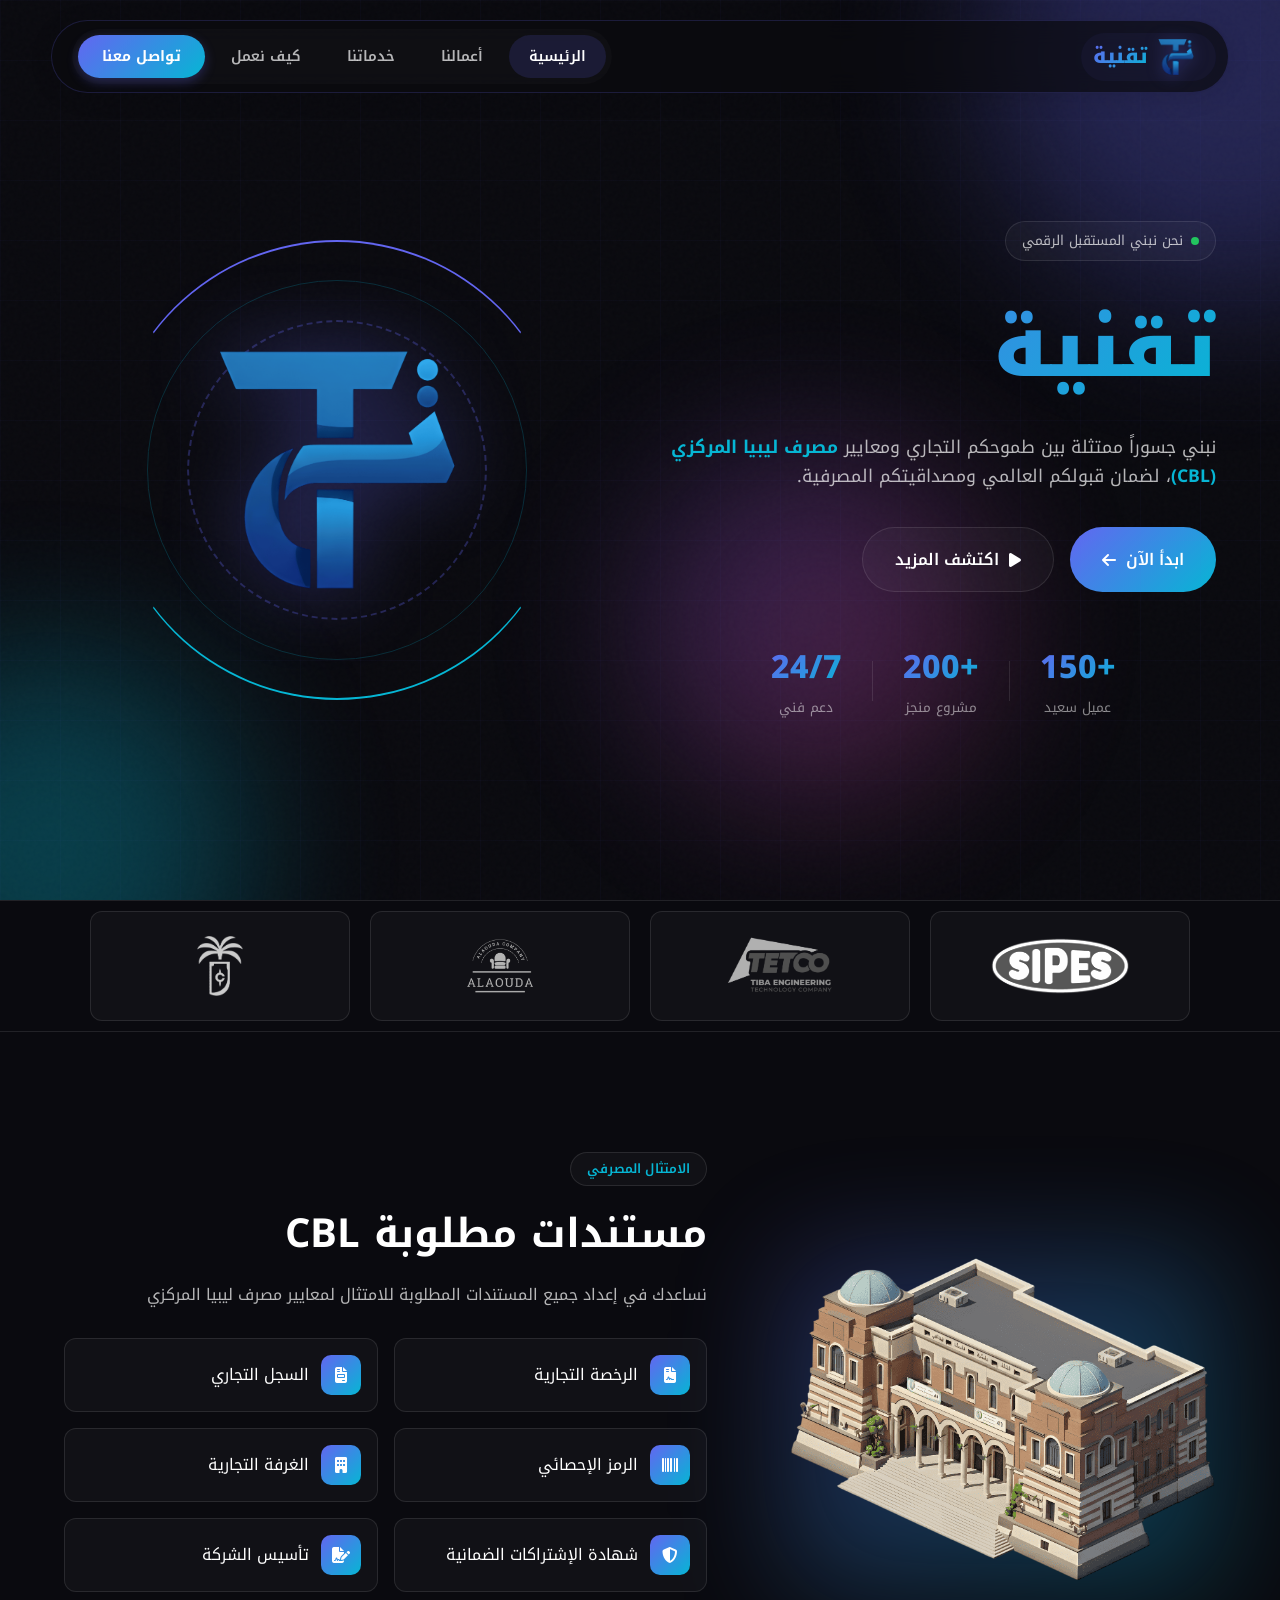
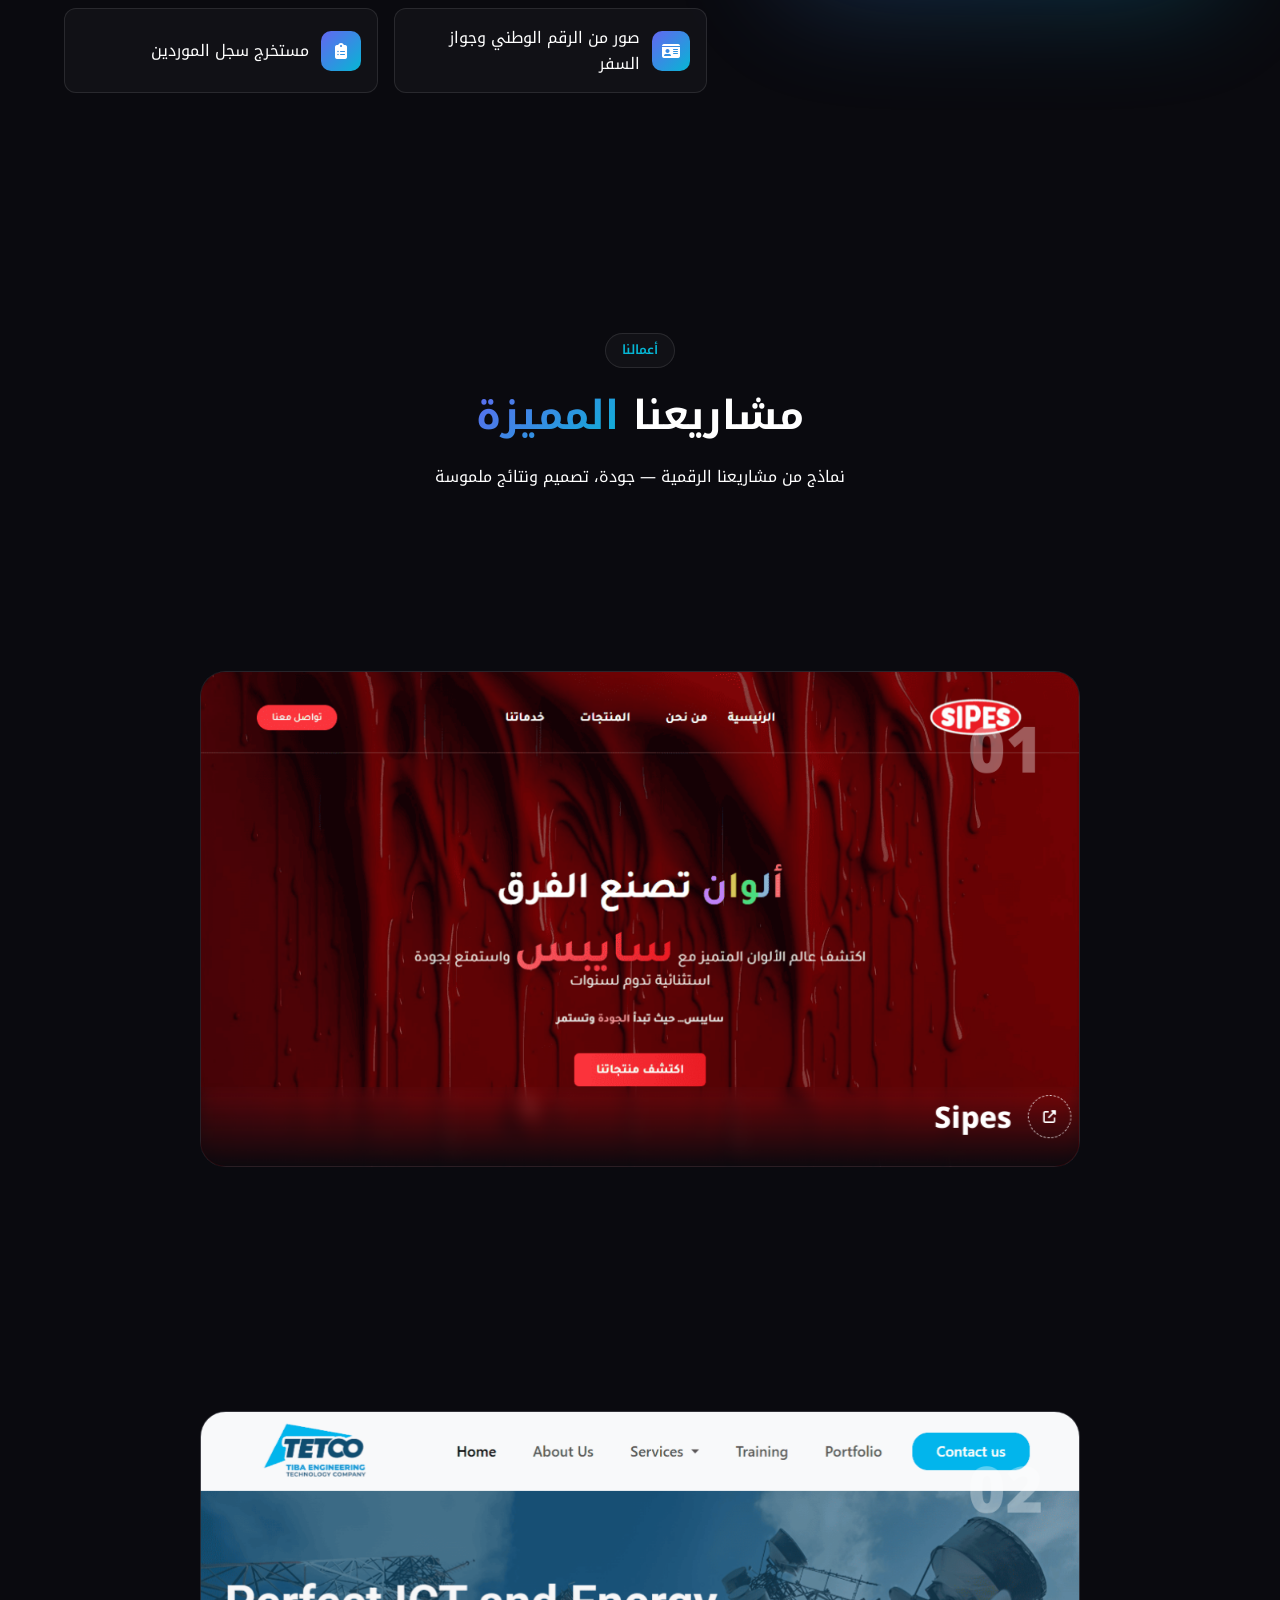
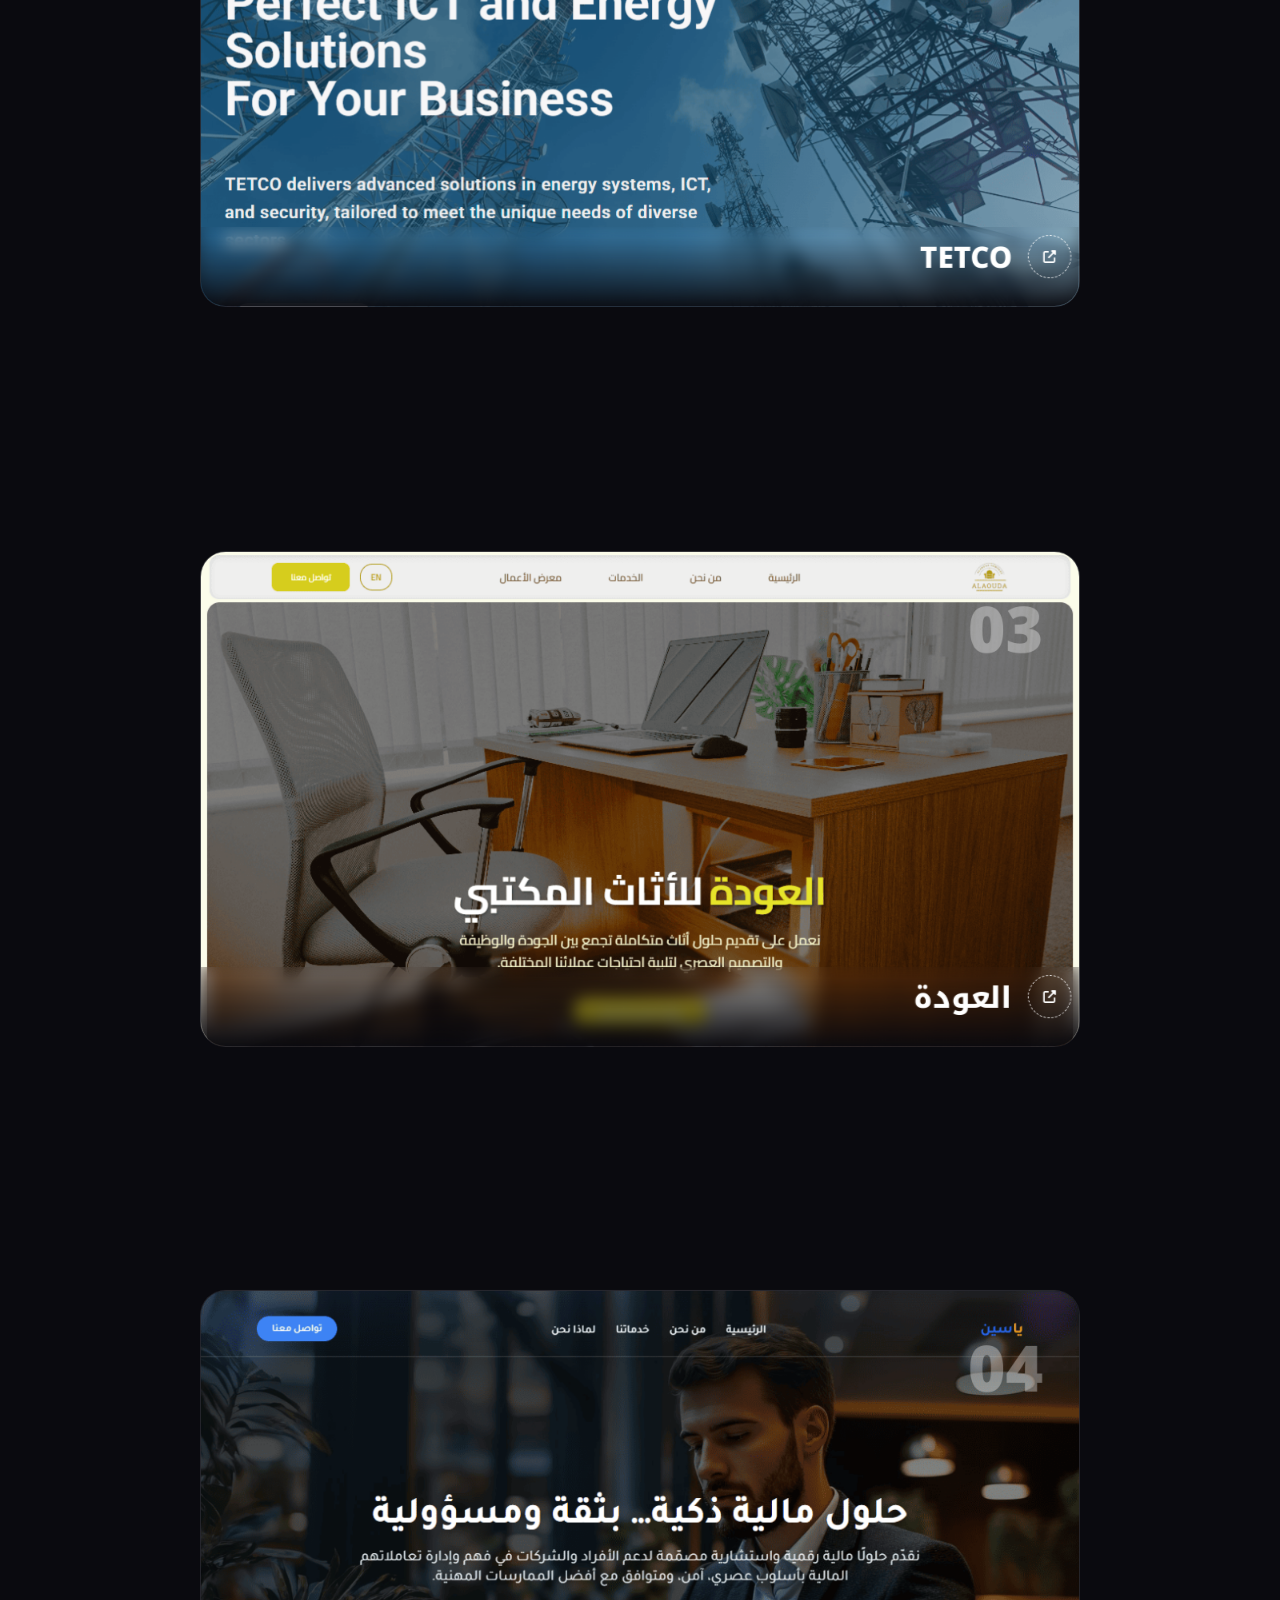
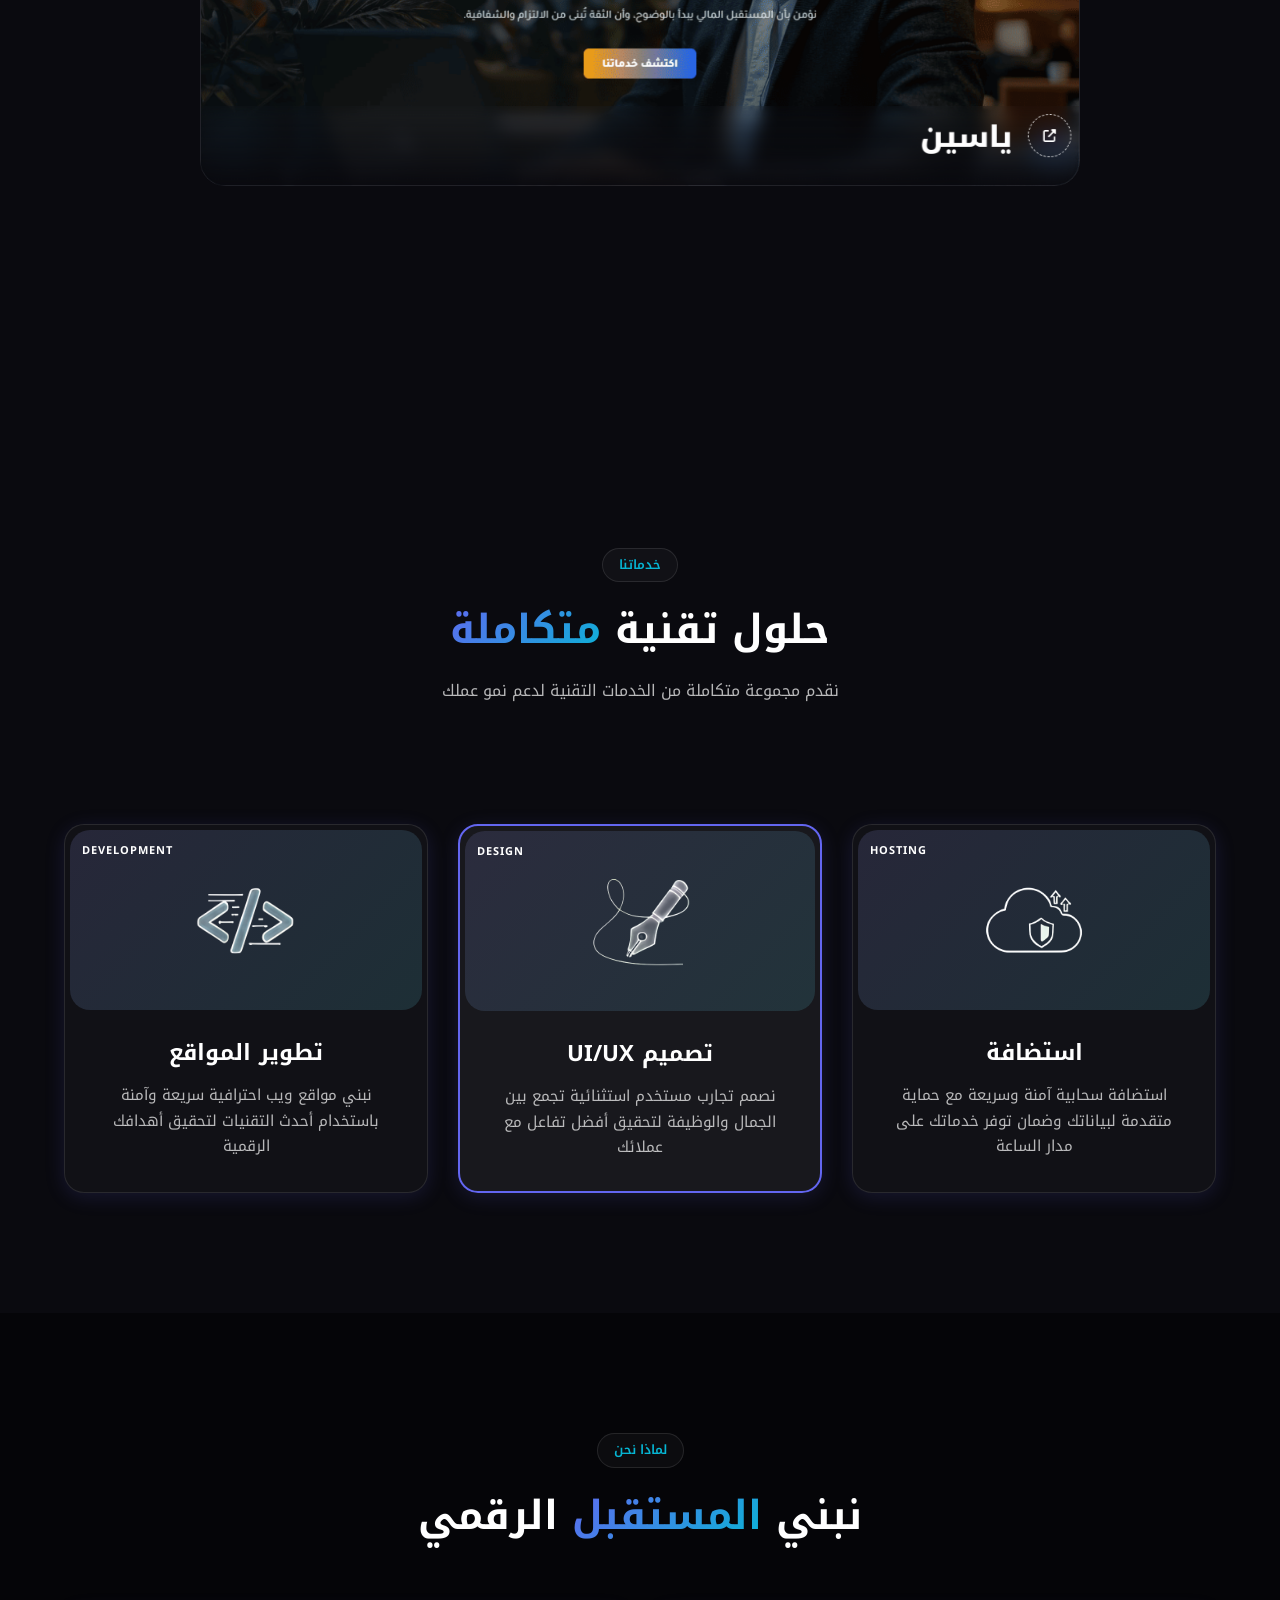
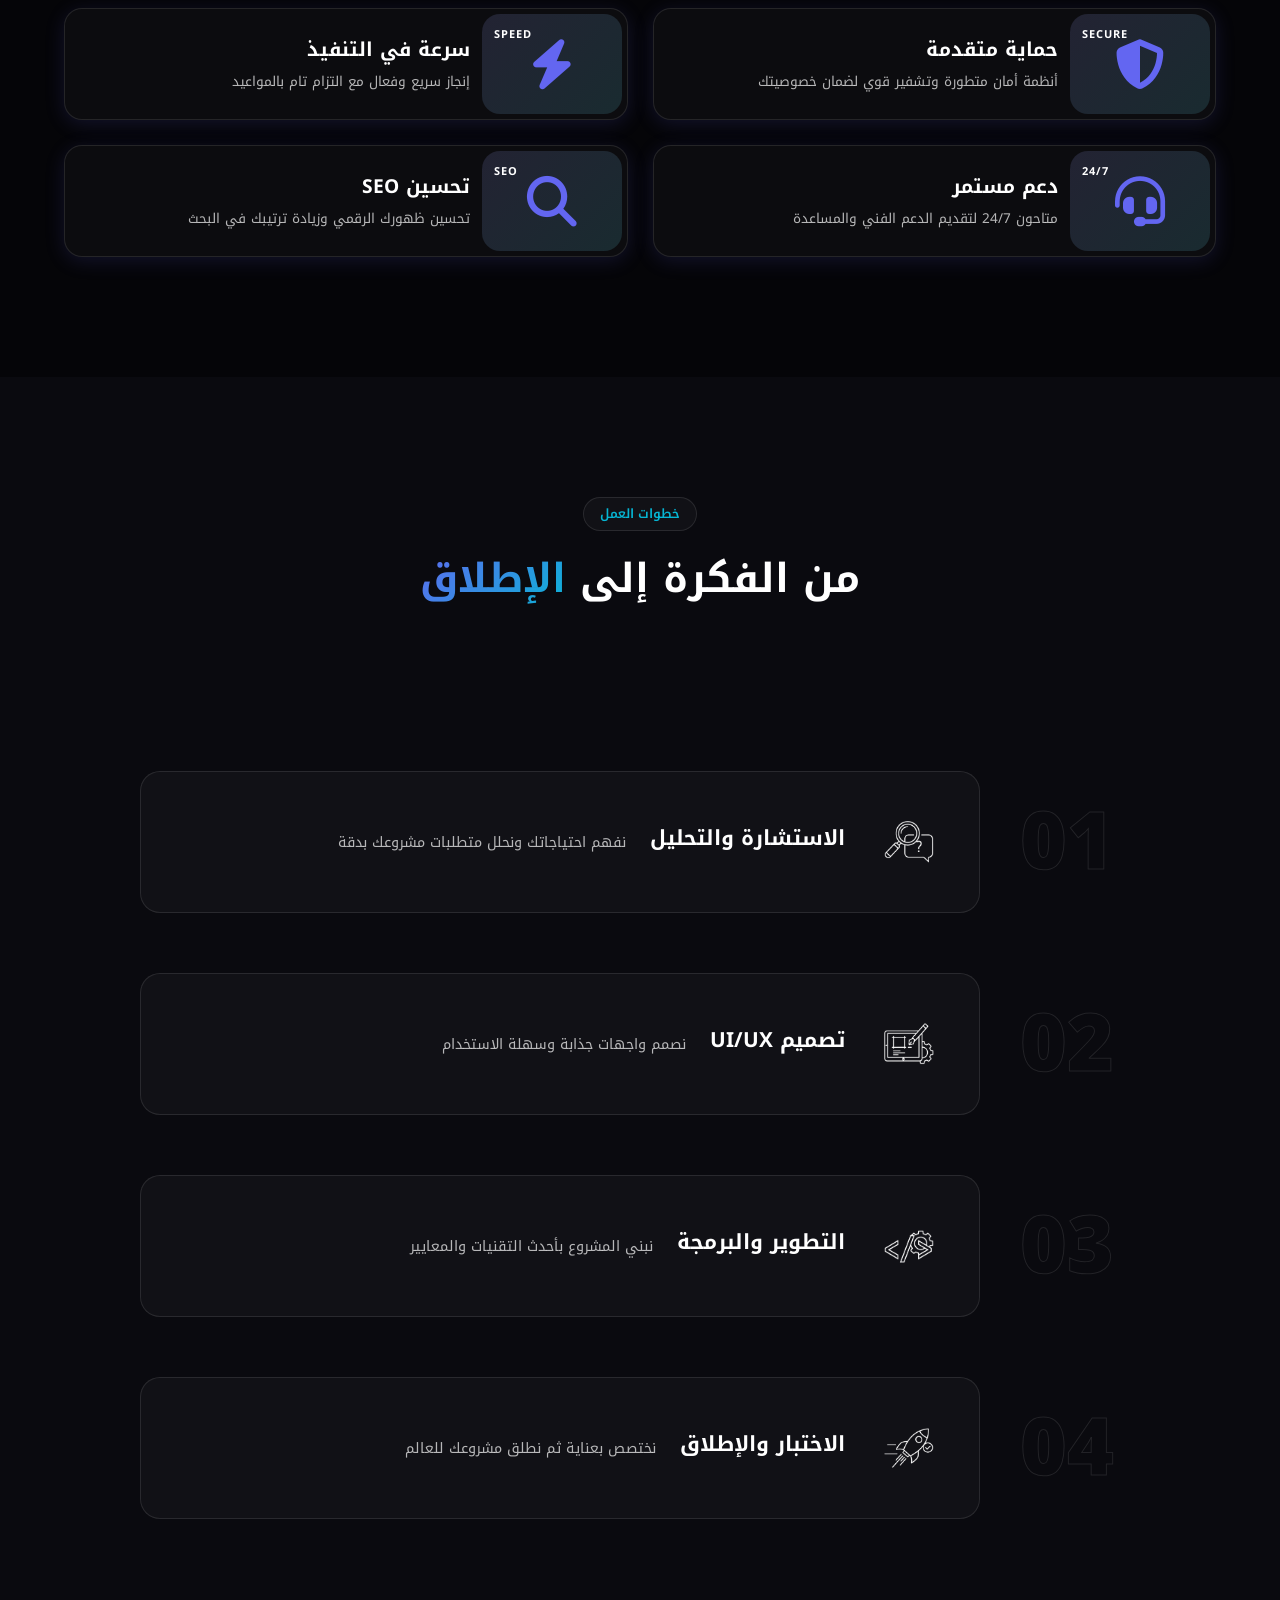
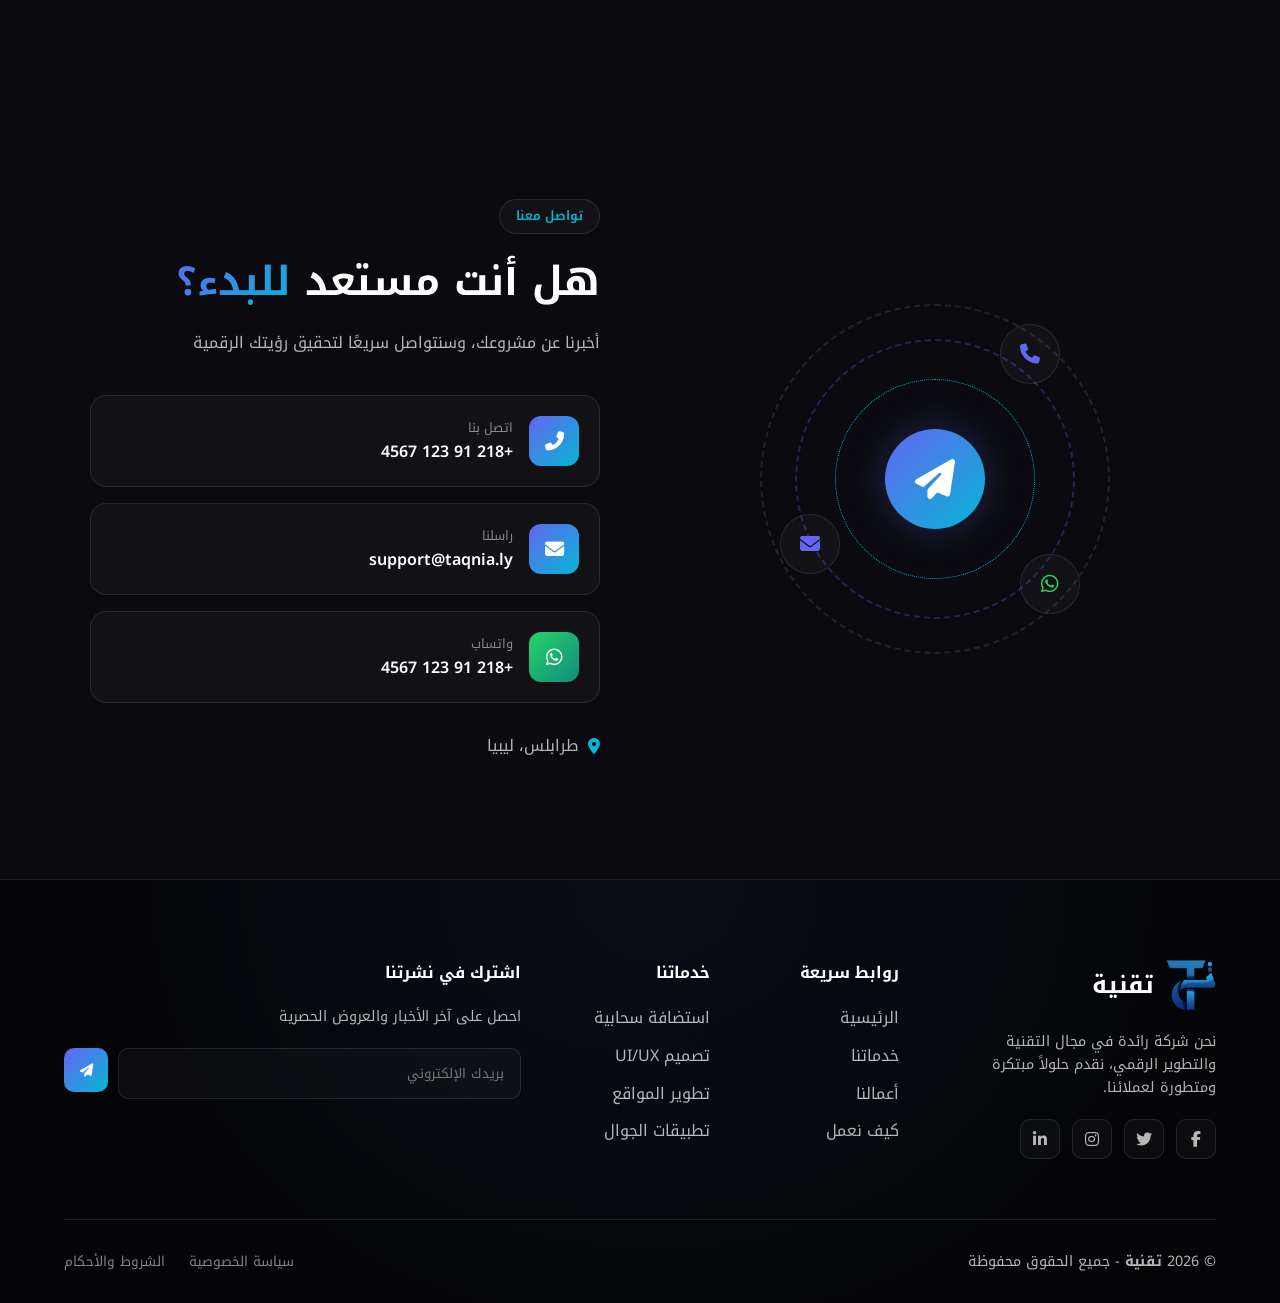
==== commit 77a4e922: "." ====
--- a/1/index.html
+++ b/1/index.html
@@ -29,7 +29,7 @@
         <div class="header-container">
             <a href="#" class="header-logo">
                 <div class="logo-glow"></div>
-                <img src="../images/LOGO.png" alt="لوغو تقنية">
+                <img src="images/LOGO.png" alt="لوغو تقنية">
                 <span class="header-brand-name">تقنية</span>
             </a>
 
@@ -95,7 +95,7 @@
                 <div class="logo-ring ring-1"></div>
                 <div class="logo-ring ring-2"></div>
                 <div class="logo-ring ring-3"></div>
-                <img src="../images/LOGO.png" alt="تقنية" class="main-logo">
+                <img src="images/LOGO.png" alt="تقنية" class="main-logo">
             </div>
         </div>
     </section>
@@ -104,16 +104,16 @@
         <div class="partners-container">
             <div class="partners-grid">
                 <div class="partner-card">
-                    <img src="../images/cline/sipes-logo.png" alt="Sipes">
+                    <img src="images/cline/sipes-logo.png" alt="Sipes">
                 </div>
                 <div class="partner-card">
-                    <img src="../images/cline/TETCO-ENGLISH-e1732365158152.png" alt="TETCO">
+                    <img src="images/cline/TETCO-ENGLISH-e1732365158152.png" alt="TETCO">
                 </div>
                 <div class="partner-card">
-                    <img src="../images/cline/العودة.png" alt="العودة">
+                    <img src="images/cline/العودة.png" alt="العودة">
                 </div>
                 <div class="partner-card">
-                    <img src="../images/cline/النخلة.png" alt="النخلة">
+                    <img src="images/cline/النخلة.png" alt="النخلة">
                 </div>
             </div>
         </div>
@@ -123,7 +123,7 @@
         <div class="cbl-container">
             <div class="cbl-image-content">
                 <div class="cbl-glow"></div>
-                <img src="../images/CBL/CBL.png" alt="CBL">
+                <img src="images/CBL/CBL.png" alt="CBL">
             </div>
             <div class="cbl-text-content">
                 <span class="section-badge">الامتثال المصرفي</span>
@@ -181,7 +181,7 @@
             <div class="portfolio-grid">
                 <a href="https://sipes.ly/" target="_blank" class="portfolio-item" data-index="1">
                     <div class="portfolio-image">
-                        <img src="../images/portfolio/sipes-site.png" alt="Sipes">
+                        <img src="images/portfolio/sipes-site.png" alt="Sipes">
                         <div class="portfolio-overlay">
                             <i class="fas fa-external-link-alt"></i>
                             <h3>Sipes</h3>
@@ -191,7 +191,7 @@
 
                 <a href="https://tetco.ly/" target="_blank" class="portfolio-item" data-index="2">
                     <div class="portfolio-image">
-                        <img src="../images/portfolio/tetco-site.png" alt="TETCO">
+                        <img src="images/portfolio/tetco-site.png" alt="TETCO">
                         <div class="portfolio-overlay">
                             <i class="fas fa-external-link-alt"></i>
                             <h3>TETCO</h3>
@@ -202,7 +202,7 @@
                 <a href="https://ofifice-alalem.github.io/alaouda-deploy/" target="_blank" class="portfolio-item"
                     data-index="3">
                     <div class="portfolio-image">
-                        <img src="../images/portfolio/alaouda-site.png" alt="العودة">
+                        <img src="images/portfolio/alaouda-site.png" alt="العودة">
                         <div class="portfolio-overlay">
                             <i class="fas fa-external-link-alt"></i>
                             <h3>العودة</h3>
@@ -213,7 +213,7 @@
                 <a href="https://ofifice-alalem.github.io/Yaseen-v2/" target="_blank" class="portfolio-item"
                     data-index="4">
                     <div class="portfolio-image">
-                        <img src="../images/portfolio/Yaseen-site.png" alt="ياسين">
+                        <img src="images/portfolio/Yaseen-site.png" alt="ياسين">
                         <div class="portfolio-overlay">
                             <i class="fas fa-external-link-alt"></i>
                             <h3>ياسين</h3>
@@ -237,7 +237,7 @@
                 <div class="service-card">
                     <div class="top-section">
                         <div class="service-logo">HOSTING</div>
-                        <img src="../images/الخدمات/ايكون استضافة.png" alt="استضافة">
+                        <img src="images/الخدمات/ايكون استضافة.png" alt="استضافة">
                     </div>
                     <div class="bottom-section">
                         <h3 class="service-title">استضافة</h3>
@@ -249,7 +249,7 @@
                 <div class="service-card featured">
                     <div class="top-section">
                         <div class="service-logo">DESIGN</div>
-                        <img src="../images/الخدمات/ايكون تصميم UI UX.png" alt="تصميم UI/UX">
+                        <img src="images/الخدمات/ايكون تصميم UI UX.png" alt="تصميم UI/UX">
                     </div>
                     <div class="bottom-section">
                         <h3 class="service-title">تصميم UI/UX</h3>
@@ -261,7 +261,7 @@
                 <div class="service-card">
                     <div class="top-section">
                         <div class="service-logo">DEVELOPMENT</div>
-                        <img src="../images/الخدمات/ايكون تطوير مواقع.png" alt="تطوير المواقع">
+                        <img src="images/الخدمات/ايكون تطوير مواقع.png" alt="تطوير المواقع">
                     </div>
                     <div class="bottom-section">
                         <h3 class="service-title">تطوير المواقع</h3>
@@ -342,7 +342,7 @@
                     <div class="step-number">01</div>
                     <div class="step-content">
                         <div class="step-icon">
-                            <img src="../images/HowWeWork/Consultation & Analysis.png" alt="استشارة">
+                            <img src="images/HowWeWork/Consultation & Analysis.png" alt="استشارة">
                         </div>
                         <h3>الاستشارة والتحليل</h3>
                         <p>نفهم احتياجاتك ونحلل متطلبات مشروعك بدقة</p>
@@ -353,7 +353,7 @@
                     <div class="step-number">02</div>
                     <div class="step-content">
                         <div class="step-icon">
-                            <img src="../images/HowWeWork/Planning & UIUX Design.png" alt="تصميم">
+                            <img src="images/HowWeWork/Planning & UIUX Design.png" alt="تصميم">
                         </div>
                         <h3>تصميم UI/UX</h3>
                         <p>نصمم واجهات جذابة وسهلة الاستخدام</p>
@@ -364,7 +364,7 @@
                     <div class="step-number">03</div>
                     <div class="step-content">
                         <div class="step-icon">
-                            <img src="../images/HowWeWork/Development & Coding.png" alt="تطوير">
+                            <img src="images/HowWeWork/Development & Coding.png" alt="تطوير">
                         </div>
                         <h3>التطوير والبرمجة</h3>
                         <p>نبني المشروع بأحدث التقنيات والمعايير</p>
@@ -375,7 +375,7 @@
                     <div class="step-number">04</div>
                     <div class="step-content">
                         <div class="step-icon">
-                            <img src="../images/HowWeWork/Testing & Launch.png" alt="إطلاق">
+                            <img src="images/HowWeWork/Testing & Launch.png" alt="إطلاق">
                         </div>
                         <h3>الاختبار والإطلاق</h3>
                         <p>نختصص بعناية ثم نطلق مشروعك للعالم</p>
@@ -455,7 +455,7 @@
             <div class="footer-top">
                 <div class="footer-brand">
                     <div class="footer-logo">
-                        <img src="../images/LOGO.png" alt="تقنية">
+                        <img src="images/LOGO.png" alt="تقنية">
                         <span>تقنية</span>
                     </div>
                     <p>نحن شركة رائدة في مجال التقنية والتطوير الرقمي، نقدم حلولاً مبتكرة ومتطورة لعملائنا.</p>
